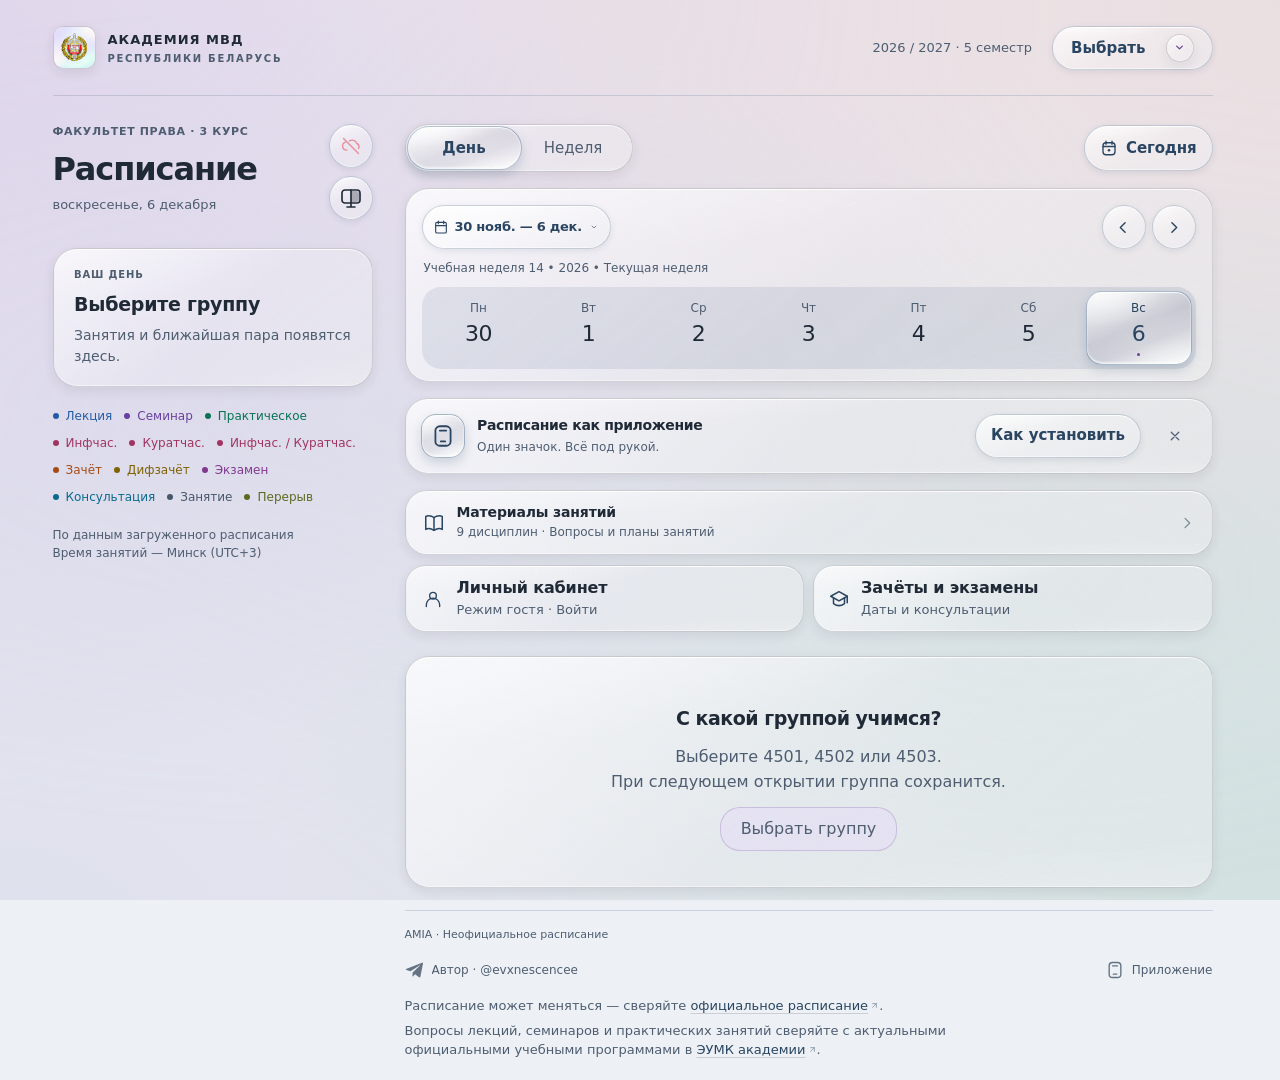
==== index.html @ eeafa471 "Add files via upload" ====
<!doctype html>
<html lang="ru"><head><meta charset="UTF-8"><meta name="viewport" content="width=device-width,initial-scale=1,viewport-fit=cover"><meta name="theme-color" content="#15151b"><meta name="apple-mobile-web-app-capable" content="yes"><meta name="apple-mobile-web-app-status-bar-style" content="black-translucent"><title>Расписание</title><script>
// Present the completed first layout, including the deferred install invitation.
// If initialization fails, leave the page usable rather than hidden indefinitely.
(function () {
  const root = document.documentElement;
  root.setAttribute('data-ui-booting', '');
  let timer;
  const finish = () => { clearTimeout(timer); root.removeAttribute('data-ui-booting'); };
  window.scheduleBoot = { finish };
  timer = setTimeout(finish, 2500);
})();
// Apply the saved theme before first paint. Storage may be unavailable in a WebView.
(function () {
  var preference = 'system';
  try { var saved = localStorage.getItem('sched_theme'); if (['dark','light','system'].indexOf(saved) !== -1) preference = saved; } catch (_) {}
  var media = window.matchMedia ? window.matchMedia('(prefers-color-scheme: dark)') : null;
  function apply() {
    var theme = preference === 'system' ? (media && media.matches ? 'dark' : 'light') : preference;
    document.documentElement.dataset.theme = theme;
    document.documentElement.dataset.appearance = preference;
    document.documentElement.style.colorScheme = theme;
    const icon=document.querySelector('link[rel="apple-touch-icon"]'),manifest=document.querySelector('link[rel="manifest"]');
    if(icon){icon.href=theme==='light'?'./icon-light.png?v=23':'./apple-touch-icon.png?v=7';icon.removeAttribute('sizes');}
    if(manifest)manifest.href=theme==='light'?'./manifest-light.webmanifest?v=30':'./manifest.webmanifest?v=30';
    document.querySelector('meta[name="theme-color"]').content = theme === 'dark' ? '#15151b' : '#f5f3f8';
    document.querySelector('meta[name="apple-mobile-web-app-status-bar-style"]').content = theme === 'dark' ? 'black-translucent' : 'default';
    document.dispatchEvent(new Event('schedule-theme-change'));
  }
  window.scheduleTheme = { apply: apply, get: function () { return preference; }, set: function (value) {
    if (['dark','light','system'].indexOf(value) === -1) return;
    preference = value;
    try { localStorage.setItem('sched_theme', value); } catch (_) {}
    apply();
  }};
  if (media) { if (media.addEventListener) media.addEventListener('change', apply); else if (media.addListener) media.addListener(apply); }
  window.addEventListener('storage', function (event) {
    if (event.key === 'sched_theme' || event.key === null) {
      preference = ['dark','light','system'].indexOf(event.newValue) !== -1 ? event.newValue : 'system';
      apply();
    }
  });
  apply();
})();
</script><style>:root{color-scheme:dark;--bg:#15151b;--text:#f6f4f8;--muted:#b7b3c2;--blue:#d1c3f2;--border:rgba(196,218,255,.15);font-family:-apple-system,BlinkMacSystemFont,"Segoe UI",sans-serif;font-size:16px}*{box-sizing:border-box}body{margin:0;background:var(--bg);color:var(--text);min-height:100vh}button,a{-webkit-tap-highlight-color:transparent}button{font:inherit;color:inherit;cursor:pointer;min-height:44px;border:0}button:focus-visible,a:focus-visible{outline:2px solid #94c4ff;outline-offset:4px}button:active{transform:scale(.95)}button{transition:background .2s,transform .25s,box-shadow .25s}button:disabled{opacity:.28;cursor:default}.ambient{position:fixed;inset:0;z-index:-1;background:radial-gradient(ellipse at 2% 38%,#76638635,transparent 48%),radial-gradient(ellipse at 90% 10%,#9f7b7040,transparent 43%),radial-gradient(ellipse at 65% 100%,#53796c30,transparent 40%),#15151b}.shell{max-width:1216px;margin:auto;padding:0 48px}header{height:116px;display:flex;align-items:center;gap:24px;border-bottom:1px solid #ffffff0e}.brand{display:flex;align-items:center;gap:12px;text-decoration:none;color:inherit;font-size:13px;font-weight:700;letter-spacing:1.6px}.brand-sub{display:block;font-size:9px;color:var(--muted);margin-top:6px;letter-spacing:1.7px}.brand-icon{display:grid;place-items:center;font-family:Georgia,serif;font-size:29px;width:43px;height:48px;border:1px solid #91b0d05c;border-radius:14px 14px 20px 20px;color:#cfdef7;background:linear-gradient(140deg,#cce2ff21,#7da6df04)}.header-note{margin-left:auto;color:var(--muted);font-size:13px}.glass{background:linear-gradient(130deg,#dae9ff16,#abcaff07 50%,#9ebfe912);border:1px solid var(--border);box-shadow:inset 0 1px 0 #ffffff0c,0 16px 50px #00000013;backdrop-filter:blur(28px) saturate(145%);-webkit-backdrop-filter:blur(28px) saturate(145%)}.group{padding:0 18px;border-radius:26px;font-size:14px;font-weight:600;display:flex;align-items:center;gap:20px}.group span{color:#bbd4f7}.workspace{display:grid;grid-template-columns:270px minmax(0,1fr);gap:70px;padding-top:46px}aside{position:sticky;top:40px;align-self:start}.eyebrow{font-size:11px;font-weight:600;letter-spacing:1.7px;color:var(--muted)}h1{font-size:49px;line-height:1.07;letter-spacing:-2px;font-weight:650;margin:22px 0}h1>span{color:#78adff}.intro p{font-size:14px;color:var(--muted);line-height:1.5}.summary{border-radius:24px;padding:23px;margin-top:42px}.summary h3{font-size:23px;font-weight:550;letter-spacing:-.6px;margin:16px 0 8px}.summary p{font-size:14px;color:var(--muted);line-height:1.6;margin:0}.summary .sum-time{color:#8cbaff;font-size:14px;margin-top:14px}.legend{display:flex;flex-wrap:wrap;gap:14px;margin-top:30px;font-size:12px;color:var(--muted)}.legend span{display:flex;align-items:center;gap:7px}.legend i{width:6px;height:6px;border-radius:50%;background:var(--color)}.lecture{--color:#85adff}.seminar{--color:#c2a0ff}.practice{--color:#6cdbc2}.source-note{font-size:12px;line-height:1.8;color:#b5adbf;margin-top:34px}.source-note span{color:#a09aa9}.toolbar{display:flex;align-items:center;justify-content:space-between;margin-bottom:22px}.segmented{position:relative;display:flex;border:1px solid var(--border);border-radius:28px;padding:4px;background:#00000025;width:228px}.segmented>span{position:absolute;inset:4px auto 4px 4px;width:calc(50% - 4px);background:linear-gradient(150deg,#cfddff2b,#9ab8ef17);box-shadow:inset 0 1px 0 #fff3,0 3px 12px #0002;border-radius:24px;transition:transform .4s cubic-bezier(.2,.8,.2,1)}.segmented button{width:50%;background:transparent;z-index:1;font-size:14px;color:var(--muted);min-height:38px}.segmented button[aria-pressed=true]{color:white;font-weight:600}.today-btn{background:transparent;color:#e0d4f5;padding:0 8px;font-size:17px;display:flex;gap:8px;align-items:center}.today-btn span{font-size:14px}.calendar{border-radius:28px;padding:25px 24px 19px}.week-nav{display:flex;align-items:center;justify-content:space-between;margin-bottom:23px}h2{font-size:21px;letter-spacing:-.5px;margin:0;font-weight:600}.week-nav p{font-size:12px;color:var(--muted);margin:7px 0 0}.arrows{display:flex;gap:8px}.arrows button{width:42px;border-radius:50%;font-size:27px;background:#ffffff09;border:1px solid #ffffff0a}.days{display:grid;grid-template-columns:repeat(7,minmax(0,1fr));gap:6px}.day{border-radius:18px;background:transparent;min-width:0;padding:10px 0 9px;display:flex;flex-direction:column;align-items:center;gap:9px}.day .dow{font-size:12px;color:var(--muted)}.day .date{font-size:22px;font-weight:500;letter-spacing:-.6px}.day .dot{height:3px;width:3px;background:#89a8d480;border-radius:50%}.day.today .dow{color:#d6c6f7}.day.today .dot{background:#d6c6f7}.day.selected{background:linear-gradient(155deg,#aacdff35,#79a8fb18);box-shadow:inset 0 1px 0 #fff4,0 4px 18px #030d2566;border:1px solid #b5d7ff44;padding:9px 0 8px}.day.selected .dow{color:#d3e5ff}.day.selected .dot{background:#b6d6ff}.section-head{display:flex;align-items:baseline;gap:12px;margin:30px 2px 17px}.section-head h2{font-size:19px}.section-head>span{font-size:12px;color:var(--muted)}.section-head .count{margin-left:auto}.lesson-list{display:flex;flex-direction:column;gap:12px}.lesson{position:relative;display:grid;grid-template-columns:65px 1fr;gap:18px;padding:23px 23px 20px;border-radius:23px;background:linear-gradient(120deg,#aecfff0e,#aecfff06);border:1px solid #ece5f51f;box-shadow:inset 0 1px 0 #ffffff05;animation:arrive .45s both;animation-delay:calc(var(--i)*40ms)}.lesson:after{content:'';position:absolute;left:0;top:24px;height:28px;width:2px;border-radius:3px;background:var(--color,#bdb4c9)}.time{font-variant-numeric:tabular-nums}.time strong{font-size:20px;letter-spacing:-.5px;display:block;font-weight:550}.time .end{font-size:14px;display:block;color:var(--muted);margin-top:5px}.time small{display:block;font-size:11px;color:#b2adbb;margin-top:17px}.lesson-top{display:flex;gap:8px;align-items:center;margin-bottom:10px;flex-wrap:wrap}.type{font-size:11px;color:var(--color);background:color-mix(in srgb,var(--color) 11%,transparent);padding:4px 9px;border-radius:7px;font-weight:600}.status{margin-left:auto;font-size:11px;color:#b9b4c0}.lesson h3{font-size:18px;line-height:1.35;font-weight:550;letter-spacing:-.3px;margin:0 0 11px}.teacher{font-size:14px;color:#d8d3de;line-height:1.5}.meta{display:flex;gap:10px 18px;flex-wrap:wrap;font-size:13px;color:var(--muted);margin-top:9px;line-height:1.5}.meta span{display:flex;gap:6px;align-items:center}.lesson.past{background:#d6d0dc04}.past h3{color:#b9b5c1}.past .time strong{color:#b9b5c1}.current{border-color:#7aabff77;background:linear-gradient(120deg,#46699e38,#57729e15);box-shadow:inset 0 1px 0 #c3dcff29,0 0 34px #518efa0b}.current .status{color:#99c3ff}.live{margin-top:14px;font-size:12px;color:#9fc8ff}.track{height:3px;background:#b9d7ff16;border-radius:3px;margin-top:9px;overflow:hidden}.track span{display:block;height:100%;background:#8ebaff}.empty{padding:36px 24px;border:1px dashed #99b7de27;border-radius:24px;text-align:center;color:var(--muted);line-height:1.6}.empty h3{color:#dbe8ff;font-size:19px;margin:10px 0}.empty button{background:#94bbff1c;border:1px solid #b7d4ff30;border-radius:20px;padding:0 20px;margin-top:12px}.original{margin-top:12px;font-size:12px;color:var(--muted)}.original summary{cursor:pointer;padding:6px 0}.original p{line-height:1.6}footer{display:flex;justify-content:space-between;color:#a9a3b2;font-size:11px;letter-spacing:1px;padding:32px 3px 40px}footer span{letter-spacing:0}.group-dialog{color:var(--text);border:1px solid #b6d4ff30;border-radius:30px;background:#26242ef5;box-shadow:inset 0 1px 0 #ffffff25,0 30px 100px #0008;backdrop-filter:blur(40px);padding:16px 26px 28px;width:min(420px,calc(100% - 24px))}.group-dialog.is-open{animation:arrive .35s both}.handle{width:35px;height:4px;background:#b5cae74d;border-radius:10px;margin:0 auto 20px}.dialog-head{display:flex;justify-content:space-between;align-items:center}.dialog-head button{width:44px;border-radius:50%;background:#ffffff0a;font-size:24px}.group-dialog p{font-size:14px;color:var(--muted);line-height:1.7}#groups{display:grid;gap:10px;margin-top:22px}#groups button{border-radius:16px;background:#ffffff09;border:1px solid #ffffff12;padding:16px;text-align:left}#groups button[aria-pressed=true]{border-color:#7daaff;background:#7daaff1c}#groups span{float:right;color:#9ec0ff}@keyframes arrive{from{opacity:0;transform:translateY(9px)}to{opacity:1;transform:translateY(0)}}@media(hover:hover){button:hover{background-color:#afcfff17}.lesson:hover{border-color:#a5c5f538}}@media(max-width:950px){.shell{padding:0 28px}.workspace{gap:32px;grid-template-columns:230px minmax(0,1fr)}h1{font-size:42px}.header-note{display:none}.group{margin-left:auto}.calendar{padding:20px 16px}.lesson{padding:20px 16px;gap:12px}}
@media(max-width:700px){.shell{padding:0 18px}header{height:88px;gap:10px;padding-top:env(safe-area-inset-top)}.brand{font-size:10px;letter-spacing:1px;gap:9px}.brand-sub{font-size:7px;letter-spacing:1px}.brand-icon{height:36px;width:32px;font-size:24px;border-radius:10px 10px 15px 15px}.group{font-size:13px;padding:0 13px;gap:8px}.workspace{display:block;padding-top:25px}aside{position:static}.eyebrow{font-size:10px;letter-spacing:1.2px}h1{font-size:34px;letter-spacing:-1.2px;margin:10px 0 7px}h1 br{display:none}.intro p{margin:0;font-size:13px}.summary{margin:21px 0;padding:16px 18px;border-radius:21px;position:relative}.summary>.eyebrow{font-size:9px}.summary h3{font-size:18px;margin:7px 0 4px}.summary p{font-size:13px}.summary .sum-time{margin-top:7px;font-size:12px}.legend,.source-note{display:none}.toolbar{margin:22px 0 16px}.segmented{width:205px}.calendar{border-radius:25px;padding:20px 14px 13px}.week-nav{margin-bottom:17px;padding:0 4px}.week-nav h2{font-size:19px}.days{gap:3px}.day{border-radius:16px;gap:8px}.day .date{font-size:20px}.lesson{grid-template-columns:56px 1fr;gap:12px;padding:18px 16px;border-radius:22px}.lesson h3{font-size:17px}.time strong{font-size:18px}.teacher{font-size:14px}.meta{font-size:13px;gap:6px 12px}.section-head{margin-top:25px}.section-head h2{font-size:18px}.section-head{gap:8px}.section-head>span{font-size:11px}.type,.status{font-size:10px}.empty{padding:27px 18px}.group-dialog{margin:auto auto 0;width:100%;max-width:520px;border-radius:28px 28px 0 0;padding-bottom:calc(26px + env(safe-area-inset-bottom))}footer{padding-bottom:calc(25px + env(safe-area-inset-bottom))}}
@media(prefers-reduced-motion:reduce){*,*:before,*:after{animation:none!important;transition:none!important;scroll-behavior:auto!important}}@supports not (backdrop-filter:blur(1px)){.glass{background:#27252e}.group-dialog{background:#26242e}}
/* Pearl glass: neutral surfaces with restrained coloured refraction. */
:root{--border:rgba(245,235,255,.16);--live:#a6efd0}
.ambient{background:radial-gradient(ellipse at 0% 25%,#75628438,transparent 50%),radial-gradient(ellipse at 95% 4%,#a8857240,transparent 45%),radial-gradient(ellipse at 74% 92%,#537c6e33,transparent 48%),#15151b}
.glass{background:linear-gradient(135deg,#fff6ed18,#e9daff09 48%,#d6fff00e);border-color:#fff1ff25;box-shadow:inset 0 1px 0 #fff9f329,inset 0 -1px 0 #d2c3ed0b,0 14px 40px #0002;backdrop-filter:blur(32px) saturate(125%);-webkit-backdrop-filter:blur(32px) saturate(125%)}
.brand-icon{color:#ebe4ed;border-color:#e4d7e54d;background:linear-gradient(145deg,#fff4e523,#e4d4ff08)}.brand-sub{font-size:10px}.brand{letter-spacing:1px}.header-note{font-size:13px}.group span{color:#e1d6ef}h1{font-size:45px;line-height:1.1;letter-spacing:-1.8px;overflow-wrap:normal}.workspace{grid-template-columns:260px minmax(0,1fr);gap:52px}.eyebrow{font-size:12px;letter-spacing:1px}.intro p{font-size:15px}.summary{padding:20px;margin-top:30px}.summary p{font-size:16px}.summary .sum-time{color:#dfcfef;font-size:14px}.source-note{font-size:13px}.legend{font-size:13px}
.segmented>span{background:linear-gradient(135deg,#fff8ef33,#e1d0fa1a);box-shadow:inset 0 1px 0 #fff7,0 3px 12px #0003}.segmented button{font-size:15px}.today-btn{color:#e0d4f5}.calendar{padding:20px 22px 14px}.week-nav{margin-bottom:15px}.week-nav p{font-size:13px}.day.selected{background:linear-gradient(140deg,#fff3e83d,#dbbeff22 60%,#c7f7e51a);border-color:#eee0ff5c;box-shadow:inset 0 1px 0 #fff7,0 5px 16px #0003}.day.selected .dow{color:#f4eefa}.day .dot{background:#c0b7cb80}.day.selected .dot{background:#ebdcff}.day.today .dot{background:#d8c6fa}.section-head>span{font-size:13px}
.lesson{display:block;padding:18px 20px 12px;border-radius:22px;background:linear-gradient(120deg,#fffaef0e,#e4d4ff08 65%,#defaea08);border:1px solid #e8deef24;box-shadow:inset 0 1px 0 #fff5f00c;backdrop-filter:blur(20px);-webkit-backdrop-filter:blur(20px)}.lesson:after{top:20px;height:23px;width:3px}.lesson-heading{display:flex;align-items:center;justify-content:space-between;gap:8px 16px;margin-bottom:10px;flex-wrap:wrap}.time{display:flex;align-items:baseline;gap:12px;flex-wrap:wrap}.time strong{font-size:18px;letter-spacing:-.35px;white-space:nowrap}.time-dash{color:var(--muted);padding:0 5px}.time small{margin:0;font-size:13px;color:var(--muted)}.type{font-size:13px;padding:4px 9px;line-height:1.4}.lesson h3{font-size:21px;font-weight:600;line-height:1.3;margin:0 0 7px;letter-spacing:-.35px;overflow-wrap:anywhere}.teacher{font-size:16px;line-height:1.45;color:#ded9e4}.meta{margin-top:7px;gap:5px 17px;font-size:15px;line-height:1.4}.meta:empty{display:none}.lesson-list{gap:10px}.card-bottom{display:flex;align-items:baseline;gap:6px 12px;flex-wrap:wrap;margin-top:6px}.status{font-size:14px;margin:0;white-space:nowrap}.original{margin:0 0 0 auto;font-size:13px;max-width:100%}.original summary{min-height:32px;padding:7px 0}.original[open]{flex-basis:100%;margin-left:0}.original p{margin:4px 0 8px;font-size:14px;overflow-wrap:anywhere}.original[open] summary{text-align:left}.past{border-color:#ddd4e413;background:#ffffff03;box-shadow:none;backdrop-filter:none;-webkit-backdrop-filter:none}.past:after{background:#ada7b740}.past h3,.past .time strong{color:#ada8b6}.past .teacher,.past .meta,.past .time small{color:#a9a4b0}.past .type{color:#b2acbd;background:#ddd3ee08}.past .status{color:#b9b4c0}.past .original{color:#aaa4b2}.current{border-color:#c2ffe58c;background:linear-gradient(125deg,#acf5d91b,#ecddff10 58%,#b2ffd60b);box-shadow:inset 0 1px 0 #e8fff85c,0 0 0 1px #a5efca12,0 9px 30px #81dcb50c}.current:after{background:var(--live);top:18px;bottom:18px;height:auto}.current h3{color:#f9fffc}.live{display:flex;flex-wrap:wrap;align-items:center;justify-content:space-between;gap:8px;margin-top:12px;font-size:14px;color:var(--live)}.current .status{display:flex;gap:7px;align-items:center;color:var(--live);font-weight:600}.current .status i{width:7px;height:7px;border-radius:50%;background:var(--live);box-shadow:0 0 0 4px #a6efd013;animation:live-breathe 2.5s ease-in-out infinite}.track{flex-basis:100%;margin:0;height:4px;background:#b5ead91c}.track span{background:linear-gradient(90deg,#b3d8cd,#acf4ce);border-radius:8px;transition:width .6s ease}.started{border-color:#f0cc9255}.started .status{white-space:normal;color:#e6c795}@keyframes live-breathe{50%{box-shadow:0 0 0 6px #a6efd008;opacity:.65}}
footer{display:block;letter-spacing:0;border-top:1px solid #e4d5ee15;margin-top:28px;padding:21px 2px 35px;font-size:13px;color:#b7afc2}.footer-top{display:flex;justify-content:space-between;align-items:center;flex-wrap:wrap;gap:8px 18px}.footer-top a{color:#e3d5f3;text-decoration:none;min-height:44px;display:inline-flex;align-items:center}.footer-top a:hover{text-decoration:underline}footer p{line-height:1.65;font-size:13px;max-width:620px;margin:8px 0 0;color:#a9a2b5}.empty button{background:#ead6ff16;border-color:#ead6ff30}.empty{border-color:#ebddfa25}.empty h3{color:#e8e0ef}#groups button[aria-pressed=true]{border-color:#d4bcea;background:#d4bcea1a}#groups span{color:#e2cbf8}button:focus-visible,a:focus-visible{outline-color:#dfc7fb}
@media(max-width:950px){.workspace{grid-template-columns:220px minmax(0,1fr);gap:28px}h1{font-size:39px}}
@media(max-width:700px){.workspace{display:block;padding-top:20px}.shell{padding:0 15px}h1{font-size:35px;letter-spacing:-1.2px;margin:9px 0 7px}.eyebrow{font-size:12px}.intro p{font-size:14px}.brand-sub{font-size:8px}.summary{margin:18px 0;padding:14px 16px}.summary>.eyebrow{font-size:12px}.summary h3{font-size:19px}.summary p{font-size:15px}.summary .sum-time{font-size:14px}.toolbar{margin:18px 0 14px}.calendar{padding:17px 12px 12px}.day .dow{font-size:13px}.day .date{font-size:22px}.day{gap:7px;padding-top:8px;padding-bottom:7px}.day.selected{padding-top:7px;padding-bottom:6px}.lesson{padding:15px 16px 10px}.lesson-heading{gap:7px 10px;margin-bottom:8px}.time{gap:8px}.time strong{font-size:17px}.time small{font-size:12px}.lesson h3{font-size:20px}.teacher{font-size:16px}.meta{font-size:15px;gap:5px 13px}.type{font-size:12px;padding:3px 8px}.status,.live{font-size:14px}.section-head>span{font-size:12px}.original{font-size:13px}.section-head{margin:23px 2px 13px}.card-bottom{margin-top:5px}.footer-top{display:block}.footer-top a{margin-top:3px}footer{margin-top:24px;padding-bottom:calc(24px + env(safe-area-inset-bottom))}}
@media(prefers-reduced-motion:reduce){.current .status i{animation:none}.track span{transition:none}}
@supports not (backdrop-filter:blur(1px)){.glass,.lesson{background:#28252e}.current{background:#24352f}.past{background:#1e1d24}}

/* A visible, softly refracted spectrum behind the glass. */
body{isolation:isolate}.ambient{z-index:0;pointer-events:none;background:radial-gradient(ellipse at 6% 16%,#71509b88,transparent 51%),radial-gradient(ellipse at 94% 2%,#c47d626e,transparent 49%),radial-gradient(ellipse at 87% 83%,#387e7566,transparent 50%),radial-gradient(ellipse at 15% 95%,#455c984a,transparent 48%),#15151b}.shell{position:relative;z-index:1}.glass{background:linear-gradient(130deg,#fff5ed20,#efdfff0c 55%,#dcfff311);box-shadow:inset 0 1px 0 #fffcf54a,inset 0 -1px 0 #eddaff12,0 12px 36px #0002}.lesson{background:linear-gradient(125deg,#fff6ee12,#ede0ff0b 65%,#defff10a)}.past{background:#211e281f}.current{background:linear-gradient(125deg,#b7f6d924,#e5d5ff15 60%,#bdffe510)}.card-bottom:empty{display:none}.card-bottom{margin-top:10px}.lesson{padding-bottom:17px}footer p{color:#c2b9cb;font-size:14px}.footer-top{font-size:14px}footer{border-top-color:#f1e4ff26}h1{color:#fbf5ff}
@media(max-width:700px){.lesson{padding-bottom:15px}.ambient{background:radial-gradient(ellipse at -15% 10%,#76549b99,transparent 52%),radial-gradient(ellipse at 110% 27%,#b3786766,transparent 48%),radial-gradient(ellipse at 55% 95%,#3e857266,transparent 53%),#15151b}}
@supports not (backdrop-filter:blur(1px)){.glass,.lesson{background:#2c2633}.current{background:#2b3d36}.past{background:#242129}}

/* Explicit visibility and a regular overlay avoid native-dialog dependencies. */
.group-overlay[hidden]{display:none!important;pointer-events:none!important}
.group-overlay{position:fixed;inset:0;z-index:100;display:flex;align-items:center;justify-content:center;background:#0008;padding:12px;overflow:auto;-webkit-overflow-scrolling:touch}
.group-dialog{position:relative;margin:auto;max-height:calc(100vh - 24px);overflow:auto;border:1px solid #b6d4ff30}
body.group-open{overflow:hidden}
button,a{touch-action:manipulation}
#segThumb,.handle{pointer-events:none}
@media(max-width:700px){.group-overlay{padding:0;align-items:flex-end}.group-dialog{margin:auto auto 0;max-height:calc(100vh - env(safe-area-inset-top) - 12px)}}

/* Three explicit appearance preferences; the system setting follows live changes. */
.theme-settings{display:flex;align-items:center;justify-content:flex-end;gap:12px;padding:16px 0 0}
.theme-label{font-size:13px;color:var(--muted)}
.theme-switch{display:flex;gap:3px;padding:4px;border:1px solid var(--border);border-radius:24px;background:#ffffff08}
.theme-switch button{min-height:44px;padding:0 14px;border-radius:20px;background:transparent;color:var(--muted);font-size:13px;white-space:nowrap}
.theme-switch button[aria-pressed=true]{background:#e1cafa26;color:var(--text);box-shadow:inset 0 1px 0 #ffffff30}
:root[data-theme=light]{color-scheme:light;--bg:#f5f3f8;--text:#282333;--muted:#62596f;--blue:#694496;--border:#70608030;--live:#176348}
[data-theme=light] .ambient{background:radial-gradient(ellipse at 6% 16%,#dac9ed88,transparent 51%),radial-gradient(ellipse at 94% 2%,#f0d7c96e,transparent 49%),radial-gradient(ellipse at 87% 83%,#c3e4da80,transparent 50%),radial-gradient(ellipse at 15% 95%,#d2dcf04a,transparent 48%),var(--bg)}
[data-theme=light] header,[data-theme=light] footer{border-color:var(--border)}
[data-theme=light] h1,[data-theme=light] .empty h3,[data-theme=light] .current h3{color:var(--text)}
[data-theme=light] .glass{background:linear-gradient(130deg,#ffffffc9,#ffffff70 55%,#f5fff9a6);border-color:var(--border);box-shadow:inset 0 1px 0 #fff,0 12px 36px #4934580c}
[data-theme=light] .brand-icon{color:#624474;border-color:#947ba650;background:linear-gradient(145deg,#fff9ef,#e8dff4)}
[data-theme=light] .group span,[data-theme=light] .summary .sum-time,[data-theme=light] .today-btn,[data-theme=light] .footer-top a,[data-theme=light] #groups span{color:#694496}
[data-theme=light] .source-note,[data-theme=light] .source-note span,[data-theme=light] footer,[data-theme=light] footer p{color:var(--muted)}
[data-theme=light] .segmented,[data-theme=light] .theme-switch{background:#76618a0b}
[data-theme=light] .segmented>span,[data-theme=light] .theme-switch button[aria-pressed=true]{background:#fff;box-shadow:0 2px 8px #49345814}
[data-theme=light] .segmented button[aria-pressed=true]{color:var(--text)}
[data-theme=light] .arrows button,[data-theme=light] .dialog-head button{background:#7461870c;border-color:var(--border)}
[data-theme=light] .day.selected{background:linear-gradient(140deg,#fff8ef,#e6d8f7 60%,#e3f4eb);border-color:#9473b366;box-shadow:inset 0 1px 0 #fff,0 4px 14px #49345812}
[data-theme=light] .day.selected .dow,[data-theme=light] .day.today .dow{color:#67458c}
[data-theme=light] .day .dot{background:#7d718e}
[data-theme=light] .day.selected .dot,[data-theme=light] .day.today .dot{background:#694496}
[data-theme=light] .lesson{background:linear-gradient(125deg,#ffffffba,#faf6ff99 65%,#f6fffaaa);border-color:var(--border);box-shadow:inset 0 1px 0 #fff}
[data-theme=light] .teacher{color:#4f475d}
[data-theme=light] .type{color:color-mix(in srgb,var(--color) 48%,#171020);background:color-mix(in srgb,var(--color) 20%,#fff)}
[data-theme=light] .lesson.past{background:#ffffff50;box-shadow:none}
[data-theme=light] .past h3,[data-theme=light] .past .time strong{color:#645b70}
[data-theme=light] .past .teacher,[data-theme=light] .past .meta,[data-theme=light] .past .time small,[data-theme=light] .status,[data-theme=light] .past .original{color:#71677c}
[data-theme=light] .past .type{color:#71677c;background:#7461870c}
[data-theme=light] .past:after{background:#97899f}
[data-theme=light] .lesson.current{border-color:#408b6c88;background:linear-gradient(125deg,#e1f3e9,#f3edf9 60%,#e9f6ee);box-shadow:inset 0 1px 0 #fff,0 9px 30px #236b490b}
[data-theme=light] .current .status{color:var(--live)}
[data-theme=light] .track{background:#17634820}
[data-theme=light] .track span{background:linear-gradient(90deg,#4c9076,#176348)}
[data-theme=light] .started{border-color:#98702566}
[data-theme=light] .started .status{color:#805b19}
[data-theme=light] .empty{border-color:#80679355}
[data-theme=light] .empty button{background:#e6d8f770;border-color:#9473b355}
[data-theme=light] .group-overlay{background:#28233355}
[data-theme=light] .group-dialog{background:#f7f4fcf7;border-color:var(--border);box-shadow:0 30px 100px #35254333}
[data-theme=light] .handle{background:#8d7e9b66}
[data-theme=light] #groups button{background:#ffffff80;border-color:var(--border)}
[data-theme=light] #groups button[aria-pressed=true]{border-color:#9473b3;background:#e8daf5}
[data-theme=light] button:focus-visible,[data-theme=light] a:focus-visible{outline-color:#694496}
@media(max-width:700px){.theme-settings{justify-content:space-between;padding-top:12px;gap:6px}.theme-switch button{padding:0 11px;font-size:12px}}
@supports not (backdrop-filter:blur(1px)){[data-theme=light] .glass,[data-theme=light] .lesson{background:#faf8fc}[data-theme=light] .lesson.current{background:#e5f2eb}[data-theme=light] .lesson.past{background:#f0edf4}}

.date-tools{display:flex;align-items:center;justify-content:space-between;flex-wrap:wrap;gap:10px 16px;margin:0 0 16px}
.date-picker{display:flex;align-items:center;gap:10px;font-size:13px;color:var(--muted)}
.date-picker input{font:inherit;color:var(--text);background:#ffffff0c;border:1px solid var(--border);border-radius:14px;min-height:44px;padding:8px 12px;max-width:100%;min-width:0}
.date-picker input:focus-visible{outline:2px solid var(--blue);outline-offset:3px}
.offline-status{font-size:12px;color:var(--muted);line-height:1.5;max-width:290px}
[data-theme=light] .date-picker input{background:#ffffff90}

/* Compact glass appearance controls. */
.theme-settings{justify-content:flex-end;gap:9px;padding-top:12px}
.theme-switch,.offline-status{background:linear-gradient(145deg,#ffffff21,#ffffff08 55%,#d6baff16);border:1px solid #ffffff26;box-shadow:inset 0 1px 0 #ffffff42,inset 0 -1px 0 #ffffff0a,0 5px 18px #00000014;backdrop-filter:blur(24px) saturate(160%);-webkit-backdrop-filter:blur(24px) saturate(160%)}
.theme-switch{gap:0;padding:3px;border-radius:28px}
.theme-switch button{display:grid;place-items:center;width:44px;height:44px;min-height:44px;padding:0;border-radius:50%;color:var(--muted);position:relative}
.theme-switch svg,.offline-status svg{width:20px;height:20px;display:block}
.theme-switch button[aria-pressed=true]{background:linear-gradient(145deg,#eee3ff40,#cfb9ec16);color:#f1e9ff;box-shadow:inset 0 1px 1px #ffffff6b,inset 0 -1px 1px #ffffff18,0 2px 7px #0002}
.offline-status{position:relative;display:grid;place-items:center;flex:none;width:44px;height:44px;min-height:44px;padding:0;border-radius:50%;color:var(--muted);cursor:pointer}
.offline-status[data-state=ready],.offline-status[data-state=offline]{color:#9bddc2}
.offline-status[data-state=error]{color:#ebbd92}
.offline-hint{position:absolute;top:calc(100% + 12px);right:0;z-index:20;width:max-content;max-width:min(260px,calc(100vw - 30px));padding:11px 14px;border-radius:14px;border:1px solid var(--border);background:#282330;color:var(--text);box-shadow:0 8px 28px #0003;font-size:12px;line-height:1.5;text-align:left;opacity:0;clip-path:inset(50%);pointer-events:none}
.offline-status:focus .offline-hint,.offline-status:hover .offline-hint{opacity:1;clip-path:none}
[data-theme=light] .theme-switch,[data-theme=light] .offline-status{background:linear-gradient(145deg,#ffffffe6,#ffffff65 55%,#ede0ff60);border-color:#ffffffcc;box-shadow:inset 0 1px 1px #fff,0 4px 18px #503d6712}
[data-theme=light] .theme-switch button[aria-pressed=true]{background:linear-gradient(145deg,#ffffffec,#d9c5f278);color:#654486;box-shadow:inset 0 1px 0 #fff,0 2px 8px #57377420}
[data-theme=light] .offline-status[data-state=ready],[data-theme=light] .offline-status[data-state=offline]{color:#276b53}
[data-theme=light] .offline-status[data-state=error]{color:#965324}
[data-theme=light] .offline-hint{background:#faf7ff}
@supports not (backdrop-filter:blur(1px)){.theme-switch,.offline-status{background:#302a3b}[data-theme=light] .theme-switch,[data-theme=light] .offline-status{background:#eee7f5}}

/* Vertical appearance controls beneath the offline indicator. */
.theme-settings{flex-direction:column;align-items:flex-end;gap:8px}
.theme-settings .offline-status{order:-1;margin-right:4px}
.theme-switch{flex-direction:column;border-radius:28px}
.offline-hint{top:0;right:calc(100% + 12px);max-width:min(260px,calc(100vw - 86px))}

/* Controls share the title area, without a separate row. */
.intro{position:relative;padding-right:62px;min-height:100px}
.intro h1{font-size:35px;letter-spacing:-1.2px}
.intro .eyebrow{line-height:1.5;display:block}
.theme-settings{position:absolute;right:0;top:0;width:44px;padding:0;gap:8px;z-index:5}
.theme-settings .offline-status{margin:0;order:-1}
.theme-toggle{display:grid;place-items:center;width:44px;height:44px;min-height:44px;padding:0;border-radius:50%;color:var(--text);background:linear-gradient(145deg,#ffffff21,#ffffff08 55%,#d6baff16);border:1px solid #ffffff26;box-shadow:inset 0 1px 0 #ffffff42,0 5px 18px #00000014;backdrop-filter:blur(24px) saturate(160%);-webkit-backdrop-filter:blur(24px) saturate(160%)}
.theme-toggle svg{width:20px;height:20px}
.theme-switch[hidden]{display:none!important}
.theme-switch{position:absolute;right:-4px;top:104px;z-index:10;background:linear-gradient(145deg,#453950f5,#282332f5);box-shadow:inset 0 1px 0 #ffffff42,0 12px 32px #0004}
[data-theme=light] .theme-toggle{background:linear-gradient(145deg,#ffffffe6,#ffffff65 55%,#ede0ff60);border-color:#ffffffcc;box-shadow:inset 0 1px 1px #fff,0 4px 18px #503d6712}
[data-theme=light] .theme-switch{background:linear-gradient(145deg,#fffefa,#eee5f9f5)}
@media(min-width:701px) and (max-width:950px){.intro h1{font-size:28px}}
@media(max-width:360px){.intro h1{font-size:30px}}

/* Shared liquid-glass navigation, warm lavender and pearl highlights. */
:root{--control-ink:#eee5ef;--control-edge:#eddfed36;--control-glass:linear-gradient(145deg,#fff3e72e,#e5cfdf10 52%,#e3d4e51b);--control-shadow:inset 0 1px 1px #fff8ee6b,inset 0 -1px 1px #ead7ed14,0 5px 14px #100e1726;--control-focus:#d9bedc}
:root[data-theme=light]{--control-ink:#65536c;--control-edge:#ffffffc9;--control-glass:linear-gradient(145deg,#ffffffeb,#f4e9f091 55%,#e8dceca3);--control-shadow:inset 0 1px 1px #fff,inset 0 -1px 1px #c9b5cf38,0 4px 12px #58405d14;--control-focus:#86608e}
.arrows button,.today-btn,.group.glass,.dialog-head button,[data-theme=light] .arrows button,[data-theme=light] .today-btn,[data-theme=light] .group.glass,[data-theme=light] .dialog-head button{background:var(--control-glass);color:var(--control-ink);border:1px solid var(--control-edge);box-shadow:var(--control-shadow);backdrop-filter:blur(22px) saturate(135%);-webkit-backdrop-filter:blur(22px) saturate(135%);transition:transform .18s ease,box-shadow .18s ease,background-color .18s ease}
.ui-chevron,.ui-refresh,.ui-external{display:block;width:20px;height:20px;flex:none}
.arrows{gap:7px;flex:none}
.arrows button{display:grid;place-items:center;width:44px;height:44px;min-height:44px;padding:0;border-radius:50%}
.arrows button .ui-chevron{width:19px;height:19px}
.group .ui-chevron{width:16px;height:16px;opacity:.8}
.toolbar{gap:10px}
.toolbar .segmented{flex:1;min-width:0;width:auto;max-width:228px}
.today-btn{display:inline-flex;align-items:center;justify-content:center;gap:7px;min-height:44px;padding:0 14px;border-radius:24px;flex:none;white-space:nowrap}
.today-btn span{font-size:13px;font-weight:550;letter-spacing:-.15px}
.today-btn .ui-refresh{width:18px;height:18px}
.today-btn:active .ui-refresh{transform:rotate(-35deg)}
.today-btn .ui-refresh{transition:transform .22s ease}
.week-nav{gap:12px}.week-nav>div:first-child{min-width:0}.week-nav h2{line-height:1.3}
#groups .group-action{display:grid;place-items:center;width:28px;height:28px;border-radius:50%;margin-top:-3px;color:var(--control-ink);background:var(--control-glass);border:1px solid var(--control-edge);box-shadow:inset 0 1px 0 #ffffff30}
#groups .group-action svg{width:15px;height:15px}
#groups button[aria-pressed=true]{border-color:#c9a7ce90;background:#d5b6d91c}
.footer-top a{gap:5px}.ui-external{width:15px;height:15px;opacity:.7}
/* The popover and active item deliberately use the page's warm palette. */
.theme-settings .theme-switch{background:linear-gradient(145deg,#4a4048ed,#302930f0 60%,#40343fee);border:1px solid #eeddec45;box-shadow:inset 0 1px 1px #fff3e752,inset 0 -1px 0 #e4cce51c,0 10px 28px #100b1640;backdrop-filter:blur(28px) saturate(115%);-webkit-backdrop-filter:blur(28px) saturate(115%)}
.theme-settings .theme-switch button{color:#cbbfce}
.theme-settings .theme-switch button[aria-pressed=true]{background:linear-gradient(145deg,#f4e7ee4d,#c9aace29);color:#fff3f9;box-shadow:inset 0 1px 1px #fff4ee80,inset 0 -1px 1px #e1cce72a,0 3px 9px #100c1b26}
[data-theme=light] .theme-settings .theme-switch{background:linear-gradient(145deg,#fffaf5f5,#f0e6eef5 65%,#eaddedea);border-color:#ffffffdb;box-shadow:inset 0 1px 1px #fff,0 8px 24px #55365e20}
[data-theme=light] .theme-settings .theme-switch button{color:#7b6a80}
[data-theme=light] .theme-settings .theme-switch button[aria-pressed=true]{background:linear-gradient(145deg,#fffaf9,#dfcbe397);color:#66486d;box-shadow:inset 0 1px 1px #fff,0 2px 7px #6b497321}
button:focus-visible,a:focus-visible,[data-theme=light] button:focus-visible,[data-theme=light] a:focus-visible{outline:2px solid var(--control-focus);outline-offset:3px}
@media(max-width:360px){.today-btn{padding:0 10px;gap:5px}.week-nav{gap:7px}.week-nav h2{font-size:17px}.arrows{gap:5px}}
@supports not (backdrop-filter:blur(1px)){.arrows button,.today-btn,.group.glass{background:#3b323e}[data-theme=light] .arrows button,[data-theme=light] .today-btn,[data-theme=light] .group.glass{background:#f1e8f2}}

/* In-page calendar keeps the date chooser in the same glass palette. */
.date-picker{position:relative;display:block}
.date-picker input[hidden],.date-popover[hidden]{display:none!important}
.date-open{display:flex;align-items:center;gap:10px;min-height:44px;padding:0 13px;border-radius:22px;background:var(--control-glass);color:var(--control-ink);border:1px solid var(--control-edge);box-shadow:var(--control-shadow);backdrop-filter:blur(22px);-webkit-backdrop-filter:blur(22px);font-size:13px;font-weight:500}
.date-open svg{width:18px;height:18px;flex:none}.date-open svg:last-of-type{width:14px;height:14px;opacity:.7;transition:transform .2s}.date-open[aria-expanded=true] svg:last-child{transform:rotate(180deg)}
.date-tools{position:relative;z-index:6}
.date-popover{position:absolute;top:calc(100% + 10px);left:0;width:316px;max-width:calc(100vw - 30px);padding:12px;border-radius:25px;z-index:20;background:linear-gradient(145deg,#453b45f5,#28222df7 65%,#39313cf2);border:1px solid #ecd8ec3d;box-shadow:inset 0 1px 1px #fff2e845,0 16px 40px #100b174d;backdrop-filter:blur(30px) saturate(115%);-webkit-backdrop-filter:blur(30px) saturate(115%);color:var(--text)}
.date-month-nav{display:flex;align-items:center;justify-content:space-between;gap:8px;margin-bottom:12px}.date-month-nav h3{font-size:15px;font-weight:550;text-align:center;margin:0;line-height:1.4;text-transform:capitalize}
.date-month-nav button{display:grid;place-items:center;flex:none;width:44px;height:44px;padding:0;border-radius:50%;background:var(--control-glass);color:var(--control-ink);border:1px solid var(--control-edge);box-shadow:var(--control-shadow)}
.date-month-nav svg{width:17px;height:17px}
.date-weekdays,.date-grid{display:grid;grid-template-columns:repeat(7,minmax(0,1fr));gap:3px}
.date-weekdays{margin-bottom:7px;text-align:center;font-size:11px;color:var(--muted)}
.date-grid button{height:39px;min-height:39px;min-width:0;padding:0;border-radius:13px;background:transparent;color:var(--text);font-size:13px;font-variant-numeric:tabular-nums;border:1px solid transparent;position:relative}
.date-grid button[data-today=true]:after{content:'';position:absolute;bottom:3px;left:calc(50% - 2px);width:4px;height:4px;border-radius:50%;background:#d5b7d9}
.date-grid button[aria-pressed=true]{background:linear-gradient(145deg,#f4e7ee45,#c9aace2b);border-color:#ead6ed57;box-shadow:inset 0 1px 1px #fff4ee70,0 2px 6px #100b1825;color:#fff3f9;font-weight:650}
.date-popover-footer{display:flex;justify-content:space-between;gap:10px;border-top:1px solid var(--border);margin-top:10px;padding-top:8px}
.date-popover-footer button{font-size:12px;padding:0 12px;border-radius:18px;background:transparent;color:var(--control-ink)}
[data-theme=light] .date-popover{background:linear-gradient(145deg,#fffaf7fa,#f1e7f1f7);border-color:#ffffffdb;box-shadow:inset 0 1px 1px #fff,0 12px 32px #55365e24}
[data-theme=light] .date-grid button[aria-pressed=true]{background:linear-gradient(145deg,#fffaf9,#dfcbe397);border-color:#b99fc24d;color:#66486d;box-shadow:inset 0 1px 1px #fff,0 2px 6px #6b497318}
[data-theme=light] .date-grid button[data-today=true]:after{background:#86608e}

/* Compact hierarchy: identity, daily overview, then one navigation row. */
header{height:94px;gap:18px}
.workspace{padding-top:28px;gap:36px}
.intro h1{margin:12px 0 8px}
.summary{margin-top:22px}
.toolbar{margin:0 0 12px}
.calendar{position:relative;z-index:2;padding:16px 18px 12px}
.week-nav{position:relative;z-index:3;gap:10px;align-items:flex-start;margin-bottom:14px}
.week-nav>div:first-child{flex:1;min-width:0}
.week-nav .arrows{padding-top:0}
.week-nav .date-picker{max-width:100%}
.week-nav .date-open{width:fit-content;max-width:100%;min-height:44px;padding:0 10px;gap:6px;border-radius:18px}
.week-nav .date-open svg{width:16px;height:16px}
.week-nav .date-open svg:last-of-type{width:12px;height:12px}
.week-nav #weekLabel{font-size:14px;font-weight:600;line-height:1.35;letter-spacing:-.25px;text-align:left}
.week-nav p{font-size:11px;margin:8px 2px 0;line-height:1.4}
.date-open #dateDisplay[hidden]{display:none}
.section-head{margin:22px 2px 12px}
.lesson-list{gap:10px}
@media(max-width:950px) and (min-width:701px){.workspace{grid-template-columns:220px minmax(0,1fr);gap:24px}.calendar{padding:14px 12px 12px}.week-nav{gap:7px}.arrows{gap:5px}.week-nav .date-open{padding:0 8px}.week-nav #weekLabel{font-size:13px}}
@media(max-width:700px){
 .shell{padding:0 15px}header{height:calc(74px + env(safe-area-inset-top));gap:10px}.brand{gap:8px}.group{min-height:44px;padding:0 12px;gap:8px}
 .workspace{padding-top:16px}.intro{min-height:96px;padding-right:60px}.intro h1{font-size:33px;margin:8px 0 7px}.intro .eyebrow{font-size:11px;letter-spacing:.8px}.intro p{font-size:13px;line-height:1.5}
 .summary{margin:14px 0 18px;padding:13px 16px;border-radius:21px}.summary h3{font-size:18px;margin:6px 0 4px}.summary p{font-size:14px}.summary .sum-time{font-size:13px;margin-top:6px}
 .toolbar{margin:0 0 12px;gap:10px}.toolbar .segmented{max-width:220px}.segmented button{font-size:13px}
 .calendar{padding:14px 12px 11px}.week-nav{gap:8px;margin-bottom:12px}.week-nav .date-open{padding:0 8px}.week-nav #weekLabel{font-size:13px}.week-nav .arrows{gap:5px}
 .date-popover{max-width:calc(100vw - 54px);width:316px}
 .section-head{margin:21px 2px 12px}.lesson{padding:16px 15px 12px}.lesson h3{font-size:16px}.lesson-list{gap:10px}footer{margin-top:22px;padding-top:17px}
}
@media(max-width:360px){header{gap:6px}.brand{font-size:9px}.brand-sub{font-size:7px}.group{font-size:12px;padding:0 10px}.intro h1{font-size:29px}.week-nav .date-open>svg:first-child{display:none}.week-nav #weekLabel{font-size:12px}.week-nav .date-open{gap:4px}.date-popover{padding:10px}.date-grid{gap:2px}.date-grid button{height:37px;min-height:37px}}

/* Final typography, translucent sheet and restrained movement. */
:root{font-family:-apple-system,BlinkMacSystemFont,"SF Pro Text","Segoe UI",sans-serif;font-optical-sizing:auto}
body{-webkit-font-smoothing:antialiased}
.date-month-nav h3{text-transform:none;letter-spacing:-.2px}
.group-overlay{background:#120e1b45;backdrop-filter:blur(4px);-webkit-backdrop-filter:blur(4px)}
.group-overlay .group-dialog{background:linear-gradient(135deg,#75607155,#3e33416b 58%,#53605942);border:1px solid #f3e7f045;box-shadow:inset 0 1px 1px #fff2ea65,inset 0 -1px 1px #ead9ec16,0 24px 80px #0d081b50;backdrop-filter:blur(36px) saturate(145%);-webkit-backdrop-filter:blur(36px) saturate(145%);padding:16px 24px 24px;border-radius:30px;color:var(--text)}
.group-dialog .handle{background:#e6d7e766;width:34px;height:4px;margin-bottom:16px}
.group-dialog .dialog-head h2{font-size:23px;font-weight:600;letter-spacing:-.65px}
.dialog-head button{display:grid;place-items:center;padding:0;height:44px}
.dialog-head button svg{width:20px;height:20px}
.group-dialog p{font-size:14px;line-height:1.55;margin:14px 0 0;color:#e3d9e6}
.group-dialog #groups{gap:9px;margin-top:20px}
.group-dialog #groups button{display:flex;align-items:center;justify-content:space-between;gap:12px;min-height:56px;padding:12px 15px;border-radius:19px;font-size:16px;font-weight:500;letter-spacing:-.25px;background:linear-gradient(135deg,#ffffff14,#ead9e909);border:1px solid #f1dff022;box-shadow:inset 0 1px 0 #fff1e71a}
.group-dialog #groups button[aria-pressed=true]{background:linear-gradient(135deg,#efdaed30,#dab9df1c);border-color:#e5cbe969;box-shadow:inset 0 1px 1px #fff3ee4a,0 3px 10px #130d2112}
.group-dialog #groups .group-action{float:none;margin:0;flex:none}
[data-theme=light] .group-overlay{background:#4d354328}
[data-theme=light] .group-overlay .group-dialog{background:linear-gradient(135deg,#fffaf3b8,#f0e4f0ad 58%,#e5f0e9a3);border-color:#ffffffcc;box-shadow:inset 0 1px 1px #fff,0 22px 70px #56395930}
[data-theme=light] .group-dialog p{color:#706276}
[data-theme=light] .group-dialog .handle{background:#8b728e55}
[data-theme=light] .group-dialog #groups button{background:linear-gradient(135deg,#ffffff70,#fff6fd28);border-color:#bfa8c330;color:var(--text)}
[data-theme=light] .group-dialog #groups button[aria-pressed=true]{background:linear-gradient(135deg,#fff9f7c9,#d9c2e05e);border-color:#ad8ab76b;box-shadow:inset 0 1px 1px #fff,0 3px 10px #71507712}
.group-dialog.is-open{animation:glass-sheet-in .3s cubic-bezier(.2,.8,.2,1) both}
.date-popover:not([hidden]),.theme-switch:not([hidden]){animation:glass-menu-in .2s cubic-bezier(.2,.8,.2,1) both;transform-origin:top right}
.date-popover:not([hidden]){transform-origin:top left}
@keyframes glass-sheet-in{from{opacity:0;transform:translateY(18px) scale(.985)}to{opacity:1;transform:translateY(0) scale(1)}}
@keyframes glass-menu-in{from{opacity:0;transform:translateY(-5px) scale(.97)}to{opacity:1;transform:translateY(0) scale(1)}}
@media(max-width:700px){.group-overlay .group-dialog{width:100%;max-width:520px;border-radius:30px 30px 0 0;padding:15px 22px calc(22px + env(safe-area-inset-bottom))}.group-dialog .dialog-head h2{font-size:22px}}
@supports not (backdrop-filter:blur(1px)){.group-overlay .group-dialog{background:#39303ef5}[data-theme=light] .group-overlay .group-dialog{background:#f3ecf5f5}}

.group .group-chevron{display:grid;place-items:center;flex:none;width:28px;height:28px;border-radius:50%;background:var(--control-glass);border:1px solid var(--control-edge);box-shadow:inset 0 1px 1px #fff4ec45,0 2px 5px #100b1710;color:var(--control-ink)}
.group .group-chevron svg{width:17px;height:17px;opacity:1}
@media(max-width:360px){.group{gap:6px}.group .group-chevron{width:25px;height:25px}}

.lesson h3{font-size:19px;line-height:1.4;letter-spacing:-.2px}
@media(max-width:700px){.lesson h3{font-size:17px;line-height:1.42}}

/* Match the timetable glass exactly; no independent popover hue. */
.theme-settings .theme-switch{background:linear-gradient(130deg,#fff5ed20,#efdfff0c 55%,#dcfff311);border-color:#fff1ff25;box-shadow:inset 0 1px 0 #fffcf54a,inset 0 -1px 0 #eddaff12,0 12px 36px #0002;backdrop-filter:blur(32px) saturate(125%);-webkit-backdrop-filter:blur(32px) saturate(125%)}
.theme-settings .theme-switch button{color:var(--muted)}
.theme-settings .theme-switch button[aria-pressed=true]{color:var(--text);background:linear-gradient(140deg,#fff3e83d,#dbbeff22 60%,#c7f7e51a);box-shadow:inset 0 1px 0 #fff7,0 3px 10px #0002}
[data-theme=light] .theme-settings .theme-switch{background:linear-gradient(130deg,#ffffffc9,#ffffff70 55%,#f5fff9a6);border-color:var(--border);box-shadow:inset 0 1px 0 #fff,0 12px 36px #4934580c}
[data-theme=light] .theme-settings .theme-switch button{color:var(--muted)}
[data-theme=light] .theme-settings .theme-switch button[aria-pressed=true]{color:var(--text);background:linear-gradient(140deg,#ffffffc9,#e4d8ef80 60%,#e5f2eb70);box-shadow:inset 0 1px 0 #fff,0 3px 10px #49345814}
@supports not (backdrop-filter:blur(1px)){.theme-settings .theme-switch{background:#302b34}[data-theme=light] .theme-settings .theme-switch{background:#f5f1f7}}

/* Open theme choices leftwards along the title, not over the summary. */
.theme-settings .theme-switch{flex-direction:row;top:52px;right:calc(100% + 9px);width:max-content;padding:3px;gap:0;border-radius:27px;transform-origin:right center}
.theme-settings .theme-switch:not([hidden]){animation:theme-slide-left .2s cubic-bezier(.2,.8,.2,1) both}
@keyframes theme-slide-left{from{opacity:0;transform:translateX(7px) scale(.97)}to{opacity:1;transform:translateX(0) scale(1)}}

/* The trigger already displays the chosen theme; show only alternatives. */
.theme-settings .theme-switch button[hidden]{display:none!important}
/* One material system shared by surfaces, controls and popovers. */
:root{
 --liquid-fill:linear-gradient(135deg,rgba(255,246,238,.105),rgba(235,221,242,.045) 54%,rgba(220,248,236,.065));
 --liquid-edge:rgba(243,230,246,.19);
 --liquid-shadow:inset 0 1px 1px rgba(255,250,243,.30),inset 0 -1px 1px rgba(235,216,243,.065),0 7px 22px rgba(12,9,20,.12);
 --liquid-filter:blur(30px) saturate(125%);
 --liquid-selected:linear-gradient(135deg,rgba(255,246,239,.23),rgba(222,196,235,.14) 60%,rgba(213,243,229,.10));
 --liquid-selected-edge:rgba(242,223,248,.34);
 --liquid-selected-shadow:inset 0 1px 1px rgba(255,250,244,.48),inset 0 -1px 1px rgba(232,212,242,.10),0 4px 14px rgba(12,9,20,.10);
 --liquid-solid:#343039;
 --control-glass:var(--liquid-fill);--control-edge:var(--liquid-edge);--control-shadow:var(--liquid-shadow);
}
:root[data-theme=light]{
 --liquid-fill:linear-gradient(135deg,rgba(255,255,255,.61),rgba(255,252,255,.36) 54%,rgba(245,255,248,.44));
 --liquid-edge:rgba(255,255,255,.74);
 --liquid-shadow:inset 0 1px 1px rgba(255,255,255,.92),inset 0 -1px 1px rgba(133,108,151,.055),0 7px 22px rgba(71,48,86,.06);
 --liquid-selected:linear-gradient(135deg,rgba(255,255,255,.84),rgba(231,217,240,.48) 60%,rgba(226,244,233,.43));
 --liquid-selected-edge:rgba(170,143,184,.24);
 --liquid-selected-shadow:inset 0 1px 1px #fff,inset 0 -1px 1px rgba(147,112,163,.07),0 4px 14px rgba(71,48,86,.07);
 --liquid-solid:#f4eff6;
}
:root :is(.glass,.lesson,.empty,.brand-icon,.segmented,.arrows button,.today-btn,.date-open,.date-month-nav button,.date-popover,.theme-toggle,.offline-status,.offline-hint,.theme-settings .theme-switch,.group-overlay .group-dialog,.dialog-head button,#groups button,.group-chevron,.group-action){
 background:var(--liquid-fill);border:1px solid var(--liquid-edge);box-shadow:var(--liquid-shadow);backdrop-filter:var(--liquid-filter);-webkit-backdrop-filter:var(--liquid-filter);
}
:root :is(.day.selected,.segmented>span,.theme-settings .theme-switch button[aria-pressed=true],.date-grid button[aria-pressed=true],#groups button[aria-pressed=true]){
 background:var(--liquid-selected);border:1px solid var(--liquid-selected-edge);box-shadow:var(--liquid-selected-shadow);color:var(--text);
}
:root .theme-settings .theme-switch button:not([aria-pressed=true]){background:transparent;border:1px solid transparent;box-shadow:none;color:var(--muted)}
:root .theme-settings .theme-switch button[hidden]{display:none!important}
:root .offline-hint{color:var(--text);border-radius:16px;font-weight:450;line-height:1.55}
:root .group-dialog p{color:var(--muted)}
:root .lesson.current{border-color:var(--liquid-selected-edge);box-shadow:var(--liquid-selected-shadow)}
:root .lesson.past{background:var(--liquid-fill)}
:root .group-overlay{background:rgba(17,12,24,.23);backdrop-filter:blur(4px);-webkit-backdrop-filter:blur(4px)}
:root[data-theme=light] .group-overlay{background:rgba(67,45,75,.12)}
@supports not (backdrop-filter:blur(1px)){
 :root :is(.glass,.lesson,.empty,.brand-icon,.segmented,.arrows button,.today-btn,.date-open,.date-month-nav button,.date-popover,.theme-toggle,.offline-status,.offline-hint,.theme-settings .theme-switch,.group-overlay .group-dialog,.dialog-head button,#groups button,.group-chevron,.group-action){background:var(--liquid-solid)}
}

/* Clear text metadata instead of the old location glyph. */
.lesson .meta{gap:8px 0;margin-top:12px;padding-top:10px;border-top:1px solid var(--liquid-edge);font-size:13px;line-height:1.5}
.lesson .meta:empty{display:none}
.lesson .meta>span{display:block;padding-right:14px}
.lesson .meta>span+span{padding-left:14px;border-left:1px solid var(--liquid-edge)}
@media(max-width:360px){.lesson .meta{flex-direction:column;gap:4px}.lesson .meta>span+span{padding-left:0;border-left:0}}

/* Elevated surfaces share a legible frosted material, distinct from base cards. */
:root{--overlay-fill:linear-gradient(140deg,rgba(61,54,65,.96),rgba(37,34,43,.94));--overlay-solid:#302b35;--overlay-edge:rgba(246,233,255,.25);--offday:#f0a5af}
:root[data-theme=light]{--overlay-fill:linear-gradient(140deg,rgba(255,253,255,.97),rgba(239,233,243,.94));--overlay-solid:#f4eff6;--overlay-edge:rgba(129,104,145,.22);--offday:#ae3652}
:root :is(#datePopover,#themeOptions,#groupDialog,#offlineHint)[id]{background:var(--overlay-fill);border:1px solid var(--overlay-edge);box-shadow:inset 0 1px 1px #ffffff38,0 16px 44px #100c202b;backdrop-filter:blur(32px) saturate(125%);-webkit-backdrop-filter:blur(32px) saturate(125%);color:var(--text)}
:root #themeOptions button{touch-action:manipulation;color:var(--text)}
:root .theme-settings{isolation:isolate}
:root .date-grid button[data-offday=true],:root .day[data-offday=true] :is(.dow,.date),:root .date-weekdays span:last-child{color:var(--offday)}
:root .date-grid button[data-offday=true][aria-pressed=true]{color:var(--offday);background:color-mix(in srgb,var(--offday) 14%,transparent)}
.week-context{display:flex;align-items:center;flex-wrap:wrap;gap:5px 8px;margin-top:8px}
.week-context #weekSub{margin:0}
.current-week-badge{display:inline-flex;align-items:center;min-height:22px;padding:3px 8px;border:1px solid var(--liquid-edge);border-radius:20px;background:var(--liquid-selected);box-shadow:inset 0 1px 0 #ffffff24;font-size:10px;font-weight:600;line-height:1.4;white-space:nowrap;color:var(--text)}
.current-week-badge[hidden]{display:none}
.date-calendar-note{margin:8px 0 0;font-size:11px;line-height:1.45;color:var(--muted);text-align:center}
.date-calendar-note span{color:var(--offday)}
@supports not (backdrop-filter:blur(1px)){:root :is(#datePopover,#themeOptions,#groupDialog,#offlineHint)[id]{background:var(--overlay-solid)}}
@media(prefers-reduced-transparency:reduce){:root :is(#datePopover,#themeOptions,#groupDialog,#offlineHint)[id]{background:var(--overlay-solid);backdrop-filter:none;-webkit-backdrop-filter:none}}

/* Portal avoids nested backdrop-filter roots and clips on small screens. */
:root #datePopover.date-popover{position:fixed;inset:auto;z-index:50;width:min(340px,calc(100vw - 24px));max-height:calc(100dvh - 24px);overflow:auto;overscroll-behavior:contain}

.summary-layout{display:grid;grid-template-columns:minmax(0,1fr) 88px;align-items:center;gap:12px}
.summary-copy{min-width:0}.summary-copy h3{line-height:1.22}.summary-copy p{overflow-wrap:anywhere;margin-bottom:7px}
.summary-kind{--color:var(--summary-accent);display:inline-flex}
.summary-clock{width:88px;text-align:center;color:var(--text);align-self:center}
.summary-clock svg{display:block;width:88px;height:88px;overflow:visible;filter:drop-shadow(0 2px 3px #0002)}
.clock-ticks{stroke:var(--muted);stroke-width:1.6;stroke-linecap:round;opacity:.7}
.clock-hands{stroke:var(--summary-accent);stroke-width:2.8;stroke-linecap:round}
.summary-clock>span{display:block;font-size:11px;font-weight:550;color:var(--summary-accent);margin-top:1px;font-variant-numeric:tabular-nums}
.summary .sum-time{margin-top:11px;font-variant-numeric:tabular-nums}
.summary .summary-track{display:block;height:4px;margin-top:12px;border-radius:10px;background:var(--liquid-edge);overflow:hidden}
.summary .summary-track span{display:block;height:100%;border-radius:inherit;background:var(--summary-accent);transition:width .4s ease}
@media(min-width:701px) and (max-width:1100px){.summary-layout{grid-template-columns:minmax(0,1fr) 68px;gap:6px}.summary-clock,.summary-clock svg{width:68px}.summary-clock svg{height:68px}}
@media(prefers-reduced-motion:reduce){.summary .summary-track span{transition:none}}

/* Shared typography for captions, badges and supporting text. */
:root{--font-caption:12px;--font-detail:13px}
:root :is(.current-week-badge,.summary-kind,.type){font-size:var(--font-caption);font-weight:500;line-height:1.4;letter-spacing:0;padding:3px 8px;min-height:24px;align-items:center}
:root :is(#weekSub,.summary-clock>span,.date-calendar-note,.date-weekdays,.legend,.source-note,.time small,.section-head>span){font-size:var(--font-caption);line-height:1.5;font-weight:400}
:root :is(.lesson .meta,.status,.live,.original,footer,footer p,.refresh-status){font-size:var(--font-detail);line-height:1.5}
:root .offline-status{cursor:default;pointer-events:none;user-select:none}

:root .brand-icon{padding:0;overflow:hidden;flex-shrink:0;aspect-ratio:1;height:auto;border-radius:25%}
.brand-icon img{display:block;width:100%;height:100%;object-fit:contain}

/* A stable painted surface avoids mobile backdrop rasterization seams. */
:root #themeToggle.theme-toggle{backdrop-filter:none;-webkit-backdrop-filter:none;background:linear-gradient(145deg,rgba(104,89,104,.64),rgba(60,45,56,.8));overflow:hidden;isolation:isolate;transition:box-shadow .18s ease}
:root[data-theme=light] #themeToggle.theme-toggle{background:linear-gradient(145deg,#fffafdf2,#e9e0eceb)}
:root #themeToggle.theme-toggle:active{transform:none}
:root #themeToggle svg{display:block;flex:none;pointer-events:none}
:root #weekSub.week-caption{margin:9px 2px 10px;padding:0;border:0;background:none;box-shadow:none;color:var(--muted);font-size:var(--font-caption);font-weight:400;line-height:1.5}

:root{--break-color:#d2d984}
:root[data-theme=light]{--break-color:#747b29}
:root .clock-hands{stroke:var(--text)}
.clock-second{stroke:var(--muted);stroke-width:1;stroke-linecap:round;opacity:.65}
.clock-target{stroke:var(--clock-target);stroke-width:3;stroke-linecap:round;fill:none}
:root .summary-clock>span{color:var(--clock-target)}
.summary-clock>small{display:block;margin-top:2px;color:var(--muted);font-size:11px;line-height:1.3}
.summary .summary-active{color:var(--summary-accent)}
.summary-next-label{display:block;font-size:12px;color:var(--muted);margin-bottom:3px}
.summary-break-preview{color:var(--break-color);font-size:12px;line-height:1.5;margin-top:10px}
:root .lesson.current{--live:var(--color)}
:root .lesson.current .track span{background:var(--color)}
:root .lesson.current .status i{background:var(--color);box-shadow:none;animation:none}
:root[data-theme=light] .lesson.current .live,:root[data-theme=light] .lesson.current .status{color:color-mix(in srgb,var(--color) 48%,#171020)}
:root[data-theme=light] .summary .summary-active{color:color-mix(in srgb,var(--summary-accent) 48%,#171020)}

:root .summary-layout{grid-template-columns:minmax(0,1fr) 104px;gap:10px}
:root .summary-clock,:root .summary-clock svg{width:104px}
:root .summary-clock svg{height:104px}
:root .summary-clock>span{font-size:11px;white-space:nowrap}
.clock-sector{stroke:var(--clock-target);stroke-width:6;fill:none;opacity:.18}
.clock-ticks .sector-tick{stroke:var(--clock-target);opacity:1}
.clock-target{stroke-width:2.5}.clock-second{stroke:var(--text);stroke-width:1;opacity:.65}
.summary .sum-time{line-height:1.55}.upcoming-countdown{font-size:13px;margin-top:12px;line-height:1.5;font-variant-numeric:tabular-nums}
:root #offlineStatus[data-state=error],:root #offlineStatus[data-state=unavailable]{color:#e78c99}
:root .brand-icon .logo-light{display:none}
:root[data-theme=light] .brand-icon .logo-dark{display:none}
:root[data-theme=light] .brand-icon .logo-light{display:block}
:root :is(#dateNow,#dateClose){background:var(--liquid-selected);border:1px solid var(--liquid-selected-edge);box-shadow:var(--liquid-selected-shadow);border-radius:22px;padding:0 16px;min-height:44px;color:var(--text);font-size:13px}
:root .days{position:relative;isolation:isolate}
:root .days .day.selected{background:transparent;border-color:transparent;box-shadow:none}
.day-thumb{position:absolute;left:0;top:0;z-index:-1;pointer-events:none;border-radius:16px;background:var(--liquid-selected);border:1px solid var(--liquid-selected-edge);box-shadow:var(--liquid-selected-shadow);transition:transform .32s cubic-bezier(.22,.8,.25,1),width .2s,opacity .2s}
.legend{flex-wrap:wrap;row-gap:10px}
@media(min-width:701px) and (max-width:1100px){:root .summary-layout{grid-template-columns:minmax(0,1fr) 84px}:root .summary-clock,:root .summary-clock svg{width:84px}:root .summary-clock svg{height:84px}:root .summary-clock>span{font-size:10px}}
@media(max-width:350px){:root .summary-layout{grid-template-columns:minmax(0,1fr) 90px}:root .summary-clock,:root .summary-clock svg{width:90px}:root .summary-clock svg{height:90px}.summary h3{font-size:18px}}
@media(prefers-reduced-motion:reduce){.day-thumb{transition:none}}
[data-countdown-end]{white-space:nowrap}
@media(min-width:701px){.intro h1{font-size:28px;padding-right:48px;letter-spacing:-.8px}}

/* One stable material for both header status controls. */
:root[data-theme] :is(#themeToggle.theme-toggle,#offlineStatus.offline-status){background:var(--liquid-fill);border:1px solid var(--liquid-edge);box-shadow:var(--liquid-shadow);backdrop-filter:none;-webkit-backdrop-filter:none}
:root[data-theme] .summary .summary-active{color:var(--text)}
:root :is(.days,.segmented){touch-action:pan-y;user-select:none;-webkit-user-select:none;cursor:grab}
:root :is(.days,.segmented).is-dragging{cursor:grabbing}
:root .is-dragging :is(.day-thumb,#segThumb){transition:none}
:root :is(.days,.segmented) button:active{transform:none}
:root .summary{margin-top:16px;margin-bottom:16px}
:root .summary-copy h3{margin-top:5px;margin-bottom:6px}
:root .summary-clock>span{margin-top:0}
:root .summary .sum-time{margin-top:9px}
:root .summary .summary-track{margin-top:9px}
:root .summary-break-preview{margin-top:7px}
:root .toolbar{margin-top:14px;margin-bottom:12px}
:root .week-nav{margin-bottom:0}
:root #weekSub.week-caption{margin:8px 2px}
:root .section-head{margin-top:18px;margin-bottom:10px}
:root .legend{margin-top:20px;gap:8px 12px}
@media(max-width:700px){.workspace{padding-top:16px}:root .summary{padding:13px 15px;margin-top:14px;margin-bottom:14px}:root .calendar{padding:13px 12px 10px}:root .toolbar{margin-top:12px;margin-bottom:11px}:root .lesson-list{gap:9px}}
:root #days .day.selected{background:transparent;border-color:transparent;box-shadow:none}

:root #dateGrid{touch-action:none;user-select:none;-webkit-user-select:none}
:root #dateGrid button{cursor:grab}
:root #dateGrid.date-dragging,:root #dateGrid.date-dragging button{cursor:grabbing}
:root #dateGrid button:active{transform:none}
.date-month-nav{touch-action:pan-y}

:root .date-popover-footer{gap:8px;margin-top:10px;padding-top:10px}
:root .date-calendar-note{margin-top:7px}
@media(max-width:700px){header{height:80px}.workspace{padding-top:14px}:root .summary{margin-top:12px;margin-bottom:12px;padding:12px 14px}:root .toolbar{margin-top:10px;margin-bottom:10px}:root .calendar{padding:12px 11px 9px}:root .section-head{margin-top:16px;margin-bottom:9px}:root .summary-layout{gap:8px}:root #weekSub.week-caption{margin:7px 2px}}

:root :is(#themeToggle,#themeOptions){touch-action:pan-y;user-select:none;-webkit-user-select:none}

/* Final layout: shared spacing, readable rhythm and a compact live overview. */
:root{--space-1:4px;--space-2:8px;--space-3:12px;--space-4:16px;--space-5:20px;--space-6:24px}
:root .shell{max-width:1240px;padding:0 40px}
:root header{height:96px;gap:20px}
:root .workspace{grid-template-columns:320px minmax(0,1fr);gap:32px;padding-top:28px}
:root aside{top:24px}
:root .intro{padding-right:60px;min-height:104px}
:root .intro h1{padding:0;font-size:32px;line-height:1.15;letter-spacing:-1.1px;margin:10px 0 8px}
:root .intro .eyebrow{font-size:11px;line-height:1.5;letter-spacing:.65px}
:root .intro p{font-size:13px;line-height:1.5;margin:0}
:root .summary{padding:18px;border-radius:24px;margin:20px 0}
:root .summary-layout{display:grid;grid-template-columns:minmax(0,1fr) 106px;gap:14px;align-items:center}
:root #summaryLabel{display:block;font-size:11px;font-weight:600;line-height:1.4;letter-spacing:.9px;color:var(--muted)}
:root .summary-copy h3{font-size:19px;line-height:1.25;font-weight:600;letter-spacing:-.35px;color:var(--text);margin:7px 0 12px;text-wrap:pretty}
:root .summary-copy p{font-size:14px;line-height:1.45;margin:0;overflow-wrap:break-word}
:root .summary-lesson{display:flex;align-items:flex-start;flex-direction:column;gap:6px}
:root .summary-lesson-compact{flex-direction:row;align-items:center;flex-wrap:wrap;gap:6px 8px}
:root .summary-next-label{font-size:12px;line-height:1.4;margin:0;color:var(--muted)}
:root .summary .sum-time{margin:12px 0 0;color:var(--text);font-size:13px;line-height:1.5}
:root .countdown-label{display:block;font-size:12px;color:var(--muted);line-height:1.5}
:root .countdown-value{display:block;font-size:15px;line-height:1.5;font-weight:500;white-space:nowrap;font-variant-numeric:tabular-nums}
:root .summary-clock{width:106px;align-self:center;justify-self:end}
:root .summary-clock svg{width:106px;height:106px}
:root .summary-clock>span{font-size:12px;line-height:1.5;margin-top:4px;letter-spacing:-.2px}
:root .summary-clock>small{font-size:11px;line-height:1.4;margin-top:2px}
:root .summary .summary-track{height:4px;margin-top:14px;background:var(--liquid-edge)}
:root .summary-break-preview{font-size:12px;line-height:1.5;color:var(--muted);margin-top:10px}
:root .legend{margin-top:20px;gap:9px 12px;line-height:1.5}
:root .source-note{margin:20px 0 0;line-height:1.6}
:root .toolbar{gap:12px;margin:0 0 16px}
:root .segmented{flex:0 1 228px;width:228px;min-width:0}
:root .segmented button{min-height:38px;font-size:14px}
:root .today-btn{flex-shrink:0;min-height:46px;padding:0 15px;gap:8px;font-size:14px}
:root .calendar{padding:16px 16px 12px;border-radius:24px}
:root .week-nav{display:grid;grid-template-columns:minmax(0,1fr) auto;align-items:center;gap:10px;margin:0;padding:0}
:root .week-nav>div:first-child{min-width:0}
:root .week-nav .date-open{min-height:44px;border-radius:22px;padding:0 10px;font-size:13px;gap:6px}
:root #weekLabel{min-width:0;overflow:hidden;text-overflow:ellipsis;white-space:nowrap;font-size:inherit}
:root .arrows{gap:6px}
:root .arrows button{width:44px;height:44px;min-height:44px}
:root #weekSub.week-caption{margin:10px 2px;font-size:12px;line-height:1.5;text-wrap:pretty}
:root .days{gap:4px}
:root .day{gap:7px;padding:9px 0 8px;min-height:70px;border:1px solid transparent}
:root .day.selected{padding:9px 0 8px}
:root .day .date{font-size:22px;line-height:1.1}
:root .section-head{margin:22px 2px 12px;gap:6px 10px;flex-wrap:wrap}
:root .section-head h2{font-size:19px;line-height:1.3}
:root .section-head .count{margin-left:auto}
:root .lesson-list{gap:12px}
:root .lesson{padding:18px;border-radius:22px}
:root .lesson-heading{gap:8px 12px;margin-bottom:10px}
:root .lesson h3{font-size:19px;line-height:1.35;margin-bottom:7px}
:root .teacher{font-size:15px;line-height:1.5}
:root .meta{margin-top:12px;padding-top:10px;line-height:1.5}
:root .meta:empty,:root .card-bottom:empty{display:none}
:root .card-bottom{margin-top:10px}
:root .upcoming-countdown{margin-top:12px;font-size:13px;line-height:1.5}
:root .refresh-status{margin:0 2px 12px}
:root footer{margin-top:24px;padding:20px 2px calc(24px + env(safe-area-inset-bottom))}
:root .footer-top{gap:4px 16px}
:root footer p{margin-top:8px;line-height:1.6}
:root .group-dialog{padding:18px 24px 24px}
:root .group-dialog .handle{margin-bottom:16px}
:root .group-dialog p{margin:12px 0 0;line-height:1.6}
:root #groups{margin-top:20px;gap:10px}
:root #groups button{min-height:58px;padding:12px 14px}
:root #datePopover.date-popover{max-width:calc(100vw - 24px)}
:root .date-grid{gap:4px}
:root .date-grid button{min-height:40px;height:40px}
:root .date-popover-footer{margin-top:12px;padding-top:12px;gap:10px}
:root .date-calendar-note{font-size:11px;margin-top:10px;line-height:1.5}
:root .theme-switch button:focus-visible{outline-offset:-3px}
@media (min-width:701px) and (max-width:1099px){
 :root .shell{padding:0 28px}
 :root .workspace{display:block;padding-top:24px}
 :root aside{position:static;display:grid;grid-template-columns:minmax(0,1fr) minmax(0,1fr);gap:24px;align-items:start;margin-bottom:24px}
 :root .summary{margin:0;grid-column:2;grid-row:1 / span 2}
 :root aside{row-gap:16px}
 :root .legend{display:flex;margin:0;grid-column:1;grid-row:2}
 :root .source-note{display:none}
 :root .intro{margin:0}
}
@media (max-width:700px){
 :root .shell{padding:0 16px}
 :root header{height:84px;gap:12px}
 :root .brand{gap:8px;font-size:10px;letter-spacing:.9px}
 :root .brand-sub{font-size:8px;letter-spacing:.75px;margin-top:5px}
 :root .brand-icon{width:34px}
 :root .group{padding:0 12px;gap:8px;font-size:13px;white-space:nowrap}
 :root .workspace{display:block;padding-top:20px}
 :root aside{position:static}
 :root .intro{min-height:96px}
 :root .intro h1{font-size:33px;margin:9px 0 7px}
 :root .summary{margin:16px 0 20px;padding:16px}
 :root .summary-layout{grid-template-columns:minmax(0,1fr) 106px;gap:12px}
 :root .summary-copy h3{font-size:18px;margin-bottom:10px}
 :root .toolbar{margin:0 0 14px}
 :root .calendar{padding:14px 12px 12px}
 :root .section-head{margin-top:20px;margin-bottom:11px;gap:6px 8px}
 :root .section-head h2{font-size:18px}
 :root .lesson{padding:16px}
 :root .lesson h3{font-size:18px}
 :root .time{gap:7px}
 :root .time strong{font-size:17px}
 :root .time-dash{padding:0 3px}
 :root .group-dialog{padding:16px 22px calc(24px + env(safe-area-inset-bottom))}
}
@media (max-width:360px){
 :root .shell{padding:0 12px}
 :root header{gap:8px}
 :root .brand{font-size:9px;letter-spacing:.6px;gap:7px}
 :root .brand-sub{font-size:7px;letter-spacing:.55px}
 :root .brand-icon{width:30px}
 :root .group{padding:0 10px;font-size:12px;gap:6px}
 :root .group-chevron{width:22px;height:22px}
 :root .intro h1{font-size:30px}
 :root .summary{padding:14px}
 :root .summary-layout{grid-template-columns:minmax(0,1fr) 100px;gap:10px}
 :root .summary-clock,:root .summary-clock svg{width:100px}
 :root .summary-clock svg{height:100px}
 :root .summary-clock>span{font-size:11px}
 :root .summary-copy h3{font-size:17px}
 :root .summary-copy p{font-size:13px}
 :root .countdown-value{font-size:14px}
 :root .today-btn{padding:0 12px}
 :root .calendar{padding:12px 10px 10px}
 :root .week-nav{gap:6px}
 :root .arrows{gap:4px}
 :root .week-nav .date-open{font-size:12px;padding:0 8px;gap:4px}
 :root .day{min-height:66px;gap:6px}
 :root .day .date{font-size:20px}
 :root .section-head{gap:5px 8px}
 :root .section-head .count{flex-basis:100%;margin:0}
 :root .lesson{padding:14px}
 :root .lesson h3{font-size:17px}
}



/* Scroll stability v29: the shared material selector contains #groups,
   so :is() gives every matched surface ID-level specificity. Explicitly
   override its backdrop declarations; retain translucent fills and shadows.
   Popovers/dialogs keep their background blur. */
:root :is(.lesson,.summary,.calendar,.empty,.segmented,.arrows button,.date-open,.today-btn,.brand-icon,.group.glass,.group-chevron,.group-action){backdrop-filter:none!important;-webkit-backdrop-filter:none!important}
:root .lesson{animation:none}

/* v31: three complete icons, animated without masking away the moon contour. */
.sr-only{position:absolute;width:1px;height:1px;padding:0;margin:-1px;overflow:hidden;clip:rect(0,0,0,0);white-space:nowrap;border:0}
:root #themeToggle{touch-action:manipulation}
:root #themeToggle.theme-toggle{transition:box-shadow .25s ease,border-color .25s ease}
:root #themeToggle .appearance-icon{width:24px;height:24px;overflow:visible}
.appearance-sun,.appearance-moon,.appearance-system{transform-origin:12px 12px;transition:opacity .28s ease,transform .48s cubic-bezier(.22,.8,.25,1)}
.appearance-sun{opacity:1;transform:rotate(0) scale(1)}
.appearance-moon{opacity:0;transform:rotate(-55deg) scale(.4)}
.appearance-system{opacity:0;transform:translateY(5px) scale(.6)}
[data-mode=dark] .appearance-sun{opacity:0;transform:rotate(70deg) scale(.4)}
[data-mode=dark] .appearance-moon{opacity:1;transform:rotate(0) scale(1)}
[data-mode=system] .appearance-sun{opacity:0;transform:rotate(100deg) scale(.4)}
[data-mode=system] .appearance-moon{opacity:0;transform:rotate(55deg) scale(.4)}
[data-mode=system] .appearance-system{opacity:1;transform:translateY(0) scale(1)}
@media(prefers-reduced-motion:reduce){.appearance-sun,.appearance-moon,.appearance-system{transition:none}}
:root .today-btn .ui-today{display:block;width:18px;height:18px;flex:none}
/* Two ambient layers blend the colour schemes without freezing the interface. */
:root[data-theme] .ambient{background:radial-gradient(ellipse at 6% 16%,#71509b88,transparent 51%),radial-gradient(ellipse at 94% 2%,#c47d626e,transparent 49%),radial-gradient(ellipse at 87% 83%,#387e7566,transparent 50%),radial-gradient(ellipse at 15% 95%,#455c984a,transparent 48%),#15151b}
.ambient:after{content:'';position:absolute;inset:0;opacity:0;background:radial-gradient(ellipse at 6% 16%,#dac9ed88,transparent 51%),radial-gradient(ellipse at 94% 2%,#f0d7c96e,transparent 49%),radial-gradient(ellipse at 87% 83%,#c3e4da80,transparent 50%),radial-gradient(ellipse at 15% 95%,#d2dcf04a,transparent 48%),#f5f3f8;transition:opacity .45s ease}
[data-theme=light] .ambient:after{opacity:1}
@media(max-width:700px){:root[data-theme=dark] .ambient{background:radial-gradient(ellipse at -15% 10%,#76549b99,transparent 52%),radial-gradient(ellipse at 110% 27%,#b3786766,transparent 48%),radial-gradient(ellipse at 55% 95%,#3e857266,transparent 53%),#15151b}}
@media(prefers-reduced-motion:reduce){.ambient:after{transition:none}}

/* v49: one painted, viewport-shaped wash. Only its position animates.
   The approved palette is restored without continuously repainting its colours. */
:root[data-theme] .ambient{overflow:hidden;isolation:isolate;contain:strict;background:var(--bg);animation:none!important}
:root[data-theme] .ambient:after{content:none;animation:none!important}
:root[data-theme] .ambient-wash{position:absolute;inset:-10%;pointer-events:none;background:radial-gradient(ellipse at 6% 16%,#35415370,transparent 58%),radial-gradient(ellipse at 90% 72%,#2a303c68,transparent 56%),#141519;will-change:transform;animation:ambient-drift 36s ease-in-out -11s infinite!important}
.ambient-wash:after{content:'';position:absolute;inset:0;opacity:0;background:radial-gradient(ellipse at 3% 13%,#cab4e25e,transparent 54%),radial-gradient(ellipse at 96% 6%,#e6c8bd58,transparent 49%),radial-gradient(ellipse at 91% 89%,#abd5c75b,transparent 52%),radial-gradient(ellipse at 9% 96%,#bccce34d,transparent 45%),#ece9f1;transition:opacity .45s ease}
[data-theme=light] .ambient-wash:after{opacity:1}
@keyframes ambient-drift{0%,100%{transform:translate3d(-8%,-5%,0)}25%{transform:translate3d(3%,-8%,0)}50%{transform:translate3d(8%,2%,0)}75%{transform:translate3d(-3%,8%,0)}}
:root[data-theme] .ambient[data-paused] .ambient-wash{animation-play-state:paused!important}

/* v33: balanced overview and a visible, freely movable glass selection. */
:root .summary{--summary-clock-size:92px;padding:18px 20px}
:root #summary .summary-head{display:flex;align-items:center;min-height:16px;margin-bottom:14px}
:root #summary #summaryLabel{font-size:10px;line-height:1.5;letter-spacing:.9px;margin:0}
:root #summary .summary-layout{grid-template-columns:minmax(0,1fr) var(--summary-clock-size);align-items:center;gap:18px}
:root #summary .summary-copy{min-width:0}
:root #summary .summary-copy h3{margin:0 0 10px;font-size:19px;line-height:1.3;letter-spacing:-.35px;text-wrap:balance}
:root #summary .summary-copy p{font-size:14px;line-height:1.5;margin:0;overflow-wrap:anywhere}
:root #summary .summary-lesson{gap:8px}
:root #summary .summary-kind{align-self:flex-start;font-size:12px;line-height:1.4;min-height:24px}
:root #summary .summary-clock{width:var(--summary-clock-size);justify-self:end;align-self:center;margin:0}
:root #summary .summary-clock svg{width:var(--summary-clock-size);height:var(--summary-clock-size)}
:root #summary .summary-clock>span{font-size:12px;line-height:1.5;letter-spacing:-.2px;margin:6px 0 0;white-space:nowrap}
:root #summary .summary-timing{display:flex;justify-content:space-between;align-items:baseline;gap:5px 12px;flex-wrap:wrap;margin:16px 0 0;padding-top:12px;border-top:1px solid var(--liquid-edge)}
:root #summary .countdown-label{font-size:12px;line-height:1.5;color:var(--muted)}
:root #summary .countdown-value{font-size:14px;line-height:1.5;font-weight:550}
:root #summary .summary-track{margin-top:12px}
:root #summary .summary-break-preview{margin-top:10px;font-size:12px;line-height:1.5}
:root .days>.day{position:relative;z-index:1;touch-action:pan-y}
:root .day-thumb{z-index:0;transition:transform .32s cubic-bezier(.22,.8,.25,1),width .2s,height .2s,opacity .2s;will-change:transform}
:root #segThumb{left:0;top:0;right:auto;bottom:auto;pointer-events:none;z-index:0;transition:transform .32s cubic-bezier(.22,.8,.25,1),width .2s,height .2s,opacity .2s;will-change:transform}
:root .segmented>button{position:relative;z-index:1;touch-action:pan-y}
:root :is(#dateGrid,.cab-date-grid).date-grid{position:relative;isolation:isolate;touch-action:none;cursor:grab}
:root :is(#dateGrid,.cab-date-grid).date-grid>button{position:relative;z-index:1;touch-action:none;cursor:inherit}
:root :is(#dateGrid,.cab-date-grid.has-date-rail).date-grid>button[aria-pressed=true]{background:transparent;border-color:transparent;box-shadow:none}
:root :is(#dateGrid,.cab-date-grid).date-grid>button.is-preview{color:var(--text);font-weight:650}
:root :is(#dateGrid,.cab-date-grid).date-grid>button[data-offday=true]{color:var(--offday)}
:root :is(#dateGrid,.cab-date-grid).date-grid>button:active{transform:none}
.date-thumb{position:absolute;left:0;top:0;z-index:0;pointer-events:none;border-radius:13px;background:var(--liquid-selected);border:1px solid var(--liquid-selected-edge);box-shadow:var(--liquid-selected-shadow);transition:transform .28s cubic-bezier(.22,.8,.25,1),width .2s,height .2s,opacity .2s;will-change:transform}
:root :is(.days,.segmented,#dateGrid).is-dragging{cursor:grabbing}
:root :is(.days,.segmented,#dateGrid).is-dragging :is(.day-thumb,#segThumb,.date-thumb){transition:none}
@media(max-width:700px){:root .summary{--summary-clock-size:96px;padding:17px 18px}:root #summary .summary-layout{gap:18px}:root #summary .summary-copy h3{font-size:20px}:root #summary .summary-head{margin-bottom:13px}}
@media(max-width:360px){:root .summary{--summary-clock-size:84px;padding:16px}:root #summary .summary-layout{gap:12px}:root #summary .summary-copy h3{font-size:18px}:root #summary .summary-copy p{font-size:13px}:root #summary .summary-clock>span{font-size:11px}}
@media(prefers-reduced-motion:reduce){:root :is(.day-thumb,#segThumb,.date-thumb){transition:none}}

/* v34: one compact hierarchy, without a decorative clock column. */
:root .summary{container-type:inline-size;padding:18px 20px}
:root #summary .summary-head{display:flex;align-items:center;justify-content:space-between;gap:8px;min-height:15px;margin:0 0 10px}
:root #summary #summaryLabel{font-size:10px;line-height:1.5;font-weight:600;letter-spacing:.85px;color:var(--muted);margin:0}
:root #summary .summary-live-dot{width:6px;height:6px;flex:none;border-radius:50%;background:var(--summary-accent)}
:root #summary .summary-mainline{display:flex;align-items:center;flex-wrap:wrap;gap:8px 12px;min-width:0}
:root #summary .summary-start{font-size:40px;line-height:1.05;font-weight:650;letter-spacing:-1.6px;font-variant-numeric:tabular-nums;white-space:nowrap;color:var(--text)}
:root #summary .summary-date{display:inline-flex;align-items:center;justify-content:center;max-width:100%;min-height:28px;padding:4px 9px;border-radius:15px;background:var(--liquid-fill);border:1px solid var(--liquid-edge);box-shadow:inset 0 1px 0 #ffffff20;color:var(--muted);font-size:12px;line-height:1.4;font-weight:500;white-space:nowrap}
:root #summary .summary-subject{margin:14px 0 10px;font-size:18px;line-height:1.4;font-weight:550;letter-spacing:-.2px;color:var(--text);text-wrap:pretty;overflow-wrap:anywhere}
:root #summary .summary-meta{display:flex;align-items:center;flex-wrap:wrap;gap:6px 10px;min-width:0}
:root #summary .summary-meta .summary-kind{display:inline-flex;align-items:center;align-self:auto;min-height:24px;padding:3px 8px;font-size:11px;line-height:1.4;white-space:nowrap}
:root #summary .summary-end{font-size:12px;line-height:1.5;color:var(--muted)}
:root #summary .summary-timing{display:flex;justify-content:space-between;align-items:baseline;flex-wrap:wrap;gap:4px 10px;margin:14px 0 0;padding-top:12px;border-top:1px solid var(--liquid-edge)}
:root #summary .countdown-label{font-size:12px;line-height:1.5;color:var(--muted)}
:root #summary .countdown-value{font-size:14px;line-height:1.5;font-weight:550;letter-spacing:-.1px;color:var(--text)}
:root #summary .summary-track{height:3px;margin-top:10px}
:root #summary .summary-empty h3{font-size:19px;line-height:1.35;margin:0 0 7px;font-weight:550;letter-spacing:-.25px}
:root #summary .summary-empty p{font-size:14px;line-height:1.55;color:var(--muted);margin:0}
@media(max-width:700px){:root .summary{padding:17px 18px}}
@container(max-width:240px){:root #summary .summary-start{font-size:36px}:root #summary .summary-subject{font-size:16px}:root #summary .summary-mainline{gap:8px 10px}:root #summary .summary-date{font-size:11px;padding:4px 8px}}

/* v35: the classic clock remains the focal detail on the right. */
:root .summary{--summary-clock-size:96px}
:root #summary .summary-with-clock{display:grid;grid-template-columns:minmax(0,1fr) var(--summary-clock-size);align-items:center;gap:16px}
:root #summary .summary-with-clock .summary-copy{min-width:0}
:root #summary .summary-with-clock .summary-mainline{gap:6px 8px}
:root #summary .summary-with-clock .summary-start{font-size:30px;line-height:1.1;letter-spacing:-1px}
:root #summary .summary-with-clock .summary-date{font-size:11px;min-height:25px;padding:3px 8px}
:root #summary .summary-with-clock .summary-subject{margin:12px 0 9px;font-size:16px;line-height:1.45}
:root #summary .summary-with-clock .summary-meta{gap:5px 8px}
:root #summary .summary-with-clock .summary-clock{width:var(--summary-clock-size);align-self:center;justify-self:end;text-align:center;margin:0}
:root #summary .summary-with-clock .summary-clock svg{display:block;width:var(--summary-clock-size);height:var(--summary-clock-size)}
:root #summary .summary-with-clock .summary-clock>span{display:block;font-size:11px;line-height:1.5;margin-top:6px;letter-spacing:-.2px;white-space:nowrap;font-variant-numeric:tabular-nums}
:root #summary .summary-timing{margin-top:14px}
:root :is(.day-thumb,#segThumb,.date-thumb,.glass-choice-thumb):not([data-rail-ready="true"]){opacity:0;transition:none!important}
@media(max-width:700px){:root .summary{--summary-clock-size:92px}:root #summary .summary-with-clock{gap:16px}:root #summary .summary-with-clock .summary-subject{font-size:17px}}
@media(max-width:360px){:root .summary{--summary-clock-size:84px}:root #summary .summary-with-clock{gap:12px}:root #summary .summary-with-clock .summary-start{font-size:28px}:root #summary .summary-with-clock .summary-subject{font-size:15px}}
@container(max-width:240px){:root #summary .summary-with-clock{--summary-clock-size:84px;grid-template-columns:minmax(0,1fr) 84px;gap:12px}:root #summary .summary-with-clock .summary-start{font-size:26px}:root #summary .summary-with-clock .summary-subject{font-size:14px}:root #summary .summary-with-clock .summary-end{font-size:11px}}
/* A roomier calendar keeps one stable grid while its portal is centred on phones. */
:root #datePopover.date-popover{width:min(384px,calc(100vw - 24px));max-width:none;padding:16px;border-radius:28px;overflow-x:hidden;scrollbar-width:thin;transform-origin:center;animation:date-calendar-reveal .16s ease-out both}
:root :is(#datePopover,.cab-calendar-picker) .date-month-nav{gap:10px;margin:0 0 16px;min-height:48px}
:root :is(#datePopover,.cab-calendar-picker) .date-month-nav h3{font-size:18px;font-weight:600;line-height:1.3;letter-spacing:-.35px}
:root :is(#datePopover,.cab-calendar-picker) .date-month-nav button{width:46px;height:46px;min-height:46px}
:root :is(#datePopover,.cab-calendar-picker) .date-month-nav svg{width:19px;height:19px}
:root :is(#datePopover,.cab-calendar-picker) .date-weekdays{gap:4px;margin-bottom:8px;font-size:12px;font-weight:500;line-height:20px}
:root :is(#datePopover,.cab-calendar-picker) .date-grid{gap:4px;grid-auto-rows:44px}
:root :is(#datePopover,.cab-calendar-picker) .date-grid>button{height:44px;min-height:44px;border-radius:14px;font-size:16px;line-height:1;font-weight:500}
:root :is(#datePopover,.cab-calendar-picker) .date-grid>button[aria-pressed=true]{font-weight:650}
:root :is(#datePopover,.cab-calendar-picker) .date-thumb{border-radius:14px}
:root :is(#datePopover,.cab-calendar-picker) .date-calendar-note{margin:12px 0 0;font-size:11px;line-height:1.5}
:root :is(#datePopover,.cab-calendar-picker) .date-popover-footer{gap:10px;margin-top:14px;padding-top:12px}
:root :is(#datePopover,.cab-calendar-picker) .date-popover-footer button{flex:1;min-height:44px;font-size:14px;font-weight:550;border-radius:16px}
:root #datePopover #dateNow{border:1px solid var(--control-edge);background:var(--control-glass);box-shadow:var(--control-shadow)}
@keyframes date-calendar-reveal{from{opacity:0}to{opacity:1}}
@media(max-width:360px){:root #datePopover.date-popover{padding:12px;border-radius:24px}:root :is(#datePopover,.cab-calendar-picker) .date-grid{gap:3px}:root :is(#datePopover,.cab-calendar-picker) .date-month-nav h3{font-size:17px}}
@media(prefers-reduced-motion:reduce){:root #datePopover.date-popover{animation:none}}
</style>
<meta name="application-name" content="Расписание">
<meta name="apple-mobile-web-app-title" content="Расписание">
<link rel="manifest" href="./manifest.webmanifest?v=30">
<link rel="icon" type="image/png" sizes="192x192" href="./icon-192.png?v=7">
<link rel="apple-touch-icon" sizes="180x180" href="./apple-touch-icon.png?v=7">
<link rel="stylesheet" href="./study.css?v=70"><link rel="stylesheet" href="./install.css?v=68"><link rel="stylesheet" href="./cabinet.css?v=70"><link rel="stylesheet" href="./polish.css?v=69"><link rel="stylesheet" href="./glass-motion.css?v=68"><link rel="stylesheet" href="./details.css?v=70"></head>
<body><div class="ambient" aria-hidden="true"><div class="ambient-wash"><div class="ambient-bloom"></div></div></div><div class="shell"><header><a class="brand" href="https://www.amia.by/" target="_blank" rel="noopener noreferrer" data-academy-link aria-label="Академия МВД Республики Беларусь. Перейти на сайт академии"><span class="brand-icon"><img class="logo-dark" src="icon-192.png?v=7" width="48" height="48" alt="" decoding="async"><img class="logo-light" src="icon-light.png?v=23" width="48" height="48" alt="" decoding="async"></span><span>АКАДЕМИЯ МВД<span class="brand-sub">РЕСПУБЛИКИ БЕЛАРУСЬ</span></span></a><span class="header-note">2026 / 2027 · 5 семестр</span><button class="group glass" id="groupBtn" aria-haspopup="dialog" aria-label="Изменить группу. Группа не выбрана">Выбрать <span class="group-chevron"><svg class="ui-chevron" viewBox="0 0 24 24" fill="none" stroke="currentColor" stroke-width="1.8" stroke-linecap="round" stroke-linejoin="round" aria-hidden="true" focusable="false"><path d="m8 10 4 4 4-4"/></svg></span></button></header>

<div class="workspace"><aside><div class="intro"><div class="theme-settings"><button type="button" class="theme-toggle" id="themeToggle" aria-label="Тема: системная. Нажмите, чтобы включить светлую" title="Системная тема → Светлая" data-mode="system"><svg class="appearance-icon" viewBox="0 0 24 24" fill="none" stroke="currentColor" stroke-width="1.65" stroke-linecap="round" stroke-linejoin="round" aria-hidden="true" focusable="false"><g class="appearance-sun"><circle cx="12" cy="12" r="4"/><path d="M12 2v2m0 16v2M2 12h2m16 0h2M4.93 4.93l1.42 1.42m11.3 11.3 1.42 1.42M4.93 19.07l1.42-1.42m11.3-11.3 1.42-1.42"/></g><g class="appearance-moon"><path d="M20.8 13.2A9 9 0 0 1 10.8 3.2 9 9 0 1 0 20.8 13.2Z"/></g><g class="appearance-system"><rect x="3" y="4" width="18" height="13" rx="3"/><path d="M8 21h8m-4-4v4M12 4v13"/><path d="M12 5h5a3 3 0 0 1 3 3v5a3 3 0 0 1-3 3h-5Z" fill="currentColor" stroke="none" opacity=".32"/></g></svg></button><span id="themeAnnouncement" class="sr-only" role="status" aria-live="polite" aria-atomic="true"></span><span class="offline-status" id="offlineStatus" role="img" aria-label="Проверяем офлайн-доступ"><span class="offline-icon" aria-hidden="true"></span></span></div><span class="eyebrow">ФАКУЛЬТЕТ ПРАВА · 3 КУРС</span><h1>Расписание</h1><p id="todayLine"></p></div><div class="glass summary" id="summaryCard"><div id="summary"></div></div><div class="legend" id="typeLegend"></div><div class="source-note">По данным загруженного расписания<br><span>Время занятий — Минск (UTC+3)</span></div></aside>
<main><div class="toolbar"><div class="segmented" role="group" aria-label="Вид расписания"><span id="segThumb" data-rail-ready="false" aria-hidden="true"></span><button id="dayMode">День</button><button id="weekMode">Неделя</button></div><button id="todayBtn" class="today-btn" type="button" title="Перейти к сегодняшней дате" aria-label="Перейти к сегодняшней дате"><svg class="ui-today" viewBox="0 0 24 24" fill="none" stroke="currentColor" stroke-width="1.8" stroke-linecap="round" stroke-linejoin="round" aria-hidden="true" focusable="false"><rect x="4" y="5" width="16" height="16" rx="4"/><path d="M8 3v4m8-4v4M4 10h16"/><circle cx="12" cy="15" r="1.7" fill="currentColor" stroke="none"/></svg><span>Сегодня</span></button></div><section class="calendar glass" id="weekCalendar"><div class="week-nav"><div><div class="date-picker"><button type="button" id="dateOpen" class="date-open" aria-expanded="false" aria-controls="datePopover" aria-haspopup="dialog" title="Перейти к дате"><svg viewBox="0 0 24 24" fill="none" stroke="currentColor" stroke-width="1.7" stroke-linecap="round" stroke-linejoin="round" aria-hidden="true"><path d="M8 3v4m8-4v4M4 10h16M6 5h12a2 2 0 0 1 2 2v12a2 2 0 0 1-2 2H6a2 2 0 0 1-2-2V7a2 2 0 0 1 2-2Z"/></svg><span id="weekLabel"></span><span id="dateDisplay" hidden></span><svg viewBox="0 0 24 24" fill="none" stroke="currentColor" stroke-width="1.7" stroke-linecap="round" stroke-linejoin="round" aria-hidden="true"><path d="m8 10 4 4 4-4"/></svg></button><input type="date" id="datePicker" hidden aria-label="Дата занятия"><section id="datePopover" class="date-popover" role="dialog" aria-labelledby="dateMonth" hidden><div class="date-month-nav"><button type="button" id="datePrev" aria-label="Предыдущий месяц"><svg viewBox="0 0 24 24" fill="none" stroke="currentColor" stroke-width="1.7" stroke-linecap="round" stroke-linejoin="round" aria-hidden="true"><path d="m14 6-6 6 6 6"/></svg></button><h3 id="dateMonth"></h3><button type="button" id="dateNext" aria-label="Следующий месяц"><svg viewBox="0 0 24 24" fill="none" stroke="currentColor" stroke-width="1.7" stroke-linecap="round" stroke-linejoin="round" aria-hidden="true"><path d="m10 6 6 6-6 6"/></svg></button></div><div class="date-weekdays" aria-hidden="true"><span>Пн</span><span>Вт</span><span>Ср</span><span>Чт</span><span>Пт</span><span>Сб</span><span>Вс</span></div><div id="dateGrid" class="date-grid"></div><p class="date-calendar-note"><span>Розовым</span> — воскресенья и нерабочие праздники</p><div id="dateSessionLegend"></div><div class="date-popover-footer"><button type="button" id="dateNow">Сегодня</button><button type="button" id="dateClose">Закрыть</button></div></section></div></div><div class="arrows"><button id="prev" aria-label="Предыдущая неделя"><svg class="ui-chevron" viewBox="0 0 24 24" fill="none" stroke="currentColor" stroke-width="1.8" stroke-linecap="round" stroke-linejoin="round" aria-hidden="true" focusable="false"><path d="m14 6-6 6 6 6"/></svg></button><button id="next" aria-label="Следующая неделя"><svg class="ui-chevron" viewBox="0 0 24 24" fill="none" stroke="currentColor" stroke-width="1.8" stroke-linecap="round" stroke-linejoin="round" aria-hidden="true" focusable="false"><path d="m10 6 6 6-6 6"/></svg></button></div></div><p id="weekSub" class="week-caption"></p><div id="days" class="days"></div></section><button type="button" id="studyOpen" class="study-library-entry" aria-haspopup="dialog"><svg viewBox="0 0 24 24" fill="none" stroke="currentColor" stroke-width="1.65" stroke-linecap="round" stroke-linejoin="round" aria-hidden="true"><path d="M12 6C8 3 4 4 3 5v14c3-2 6-1 9 1 3-2 6-3 9-1V5c-1-1-5-2-9 1Z"/><path d="M12 6v14"/></svg><span><strong>Материалы занятий</strong><small id="studySubjectCount">Вопросы и планы из учебных программ</small></span><svg viewBox="0 0 24 24" fill="none" stroke="currentColor" stroke-width="1.65" stroke-linecap="round" stroke-linejoin="round" aria-hidden="true"><path d="m9 5 7 7-7 7"/></svg></button><div class="cabinet-entries"><button type="button" id="cabinetOpen" class="cabinet-entry" aria-haspopup="dialog"><span id="cabinetEntryAvatar" aria-hidden="true"><svg viewBox="0 0 24 24" fill="none" stroke="currentColor" stroke-width="1.65" stroke-linecap="round" stroke-linejoin="round" aria-hidden="true"><circle cx="12" cy="8" r="4"/><path d="M4 21v-2a8 8 0 0 1 16 0v2"/></svg></span><span><strong id="cabinetEntryName">Личный кабинет</strong><small id="cabinetEntryMeta">Режим гостя · Войти</small></span></button><button type="button" id="cabinetExamsOpen" class="cabinet-entry" aria-haspopup="dialog"><svg viewBox="0 0 24 24" fill="none" stroke="currentColor" stroke-width="1.65" stroke-linecap="round" stroke-linejoin="round" aria-hidden="true"><path d="m3 9 9-5 9 5-9 5Z"/><path d="M6 11v6c4 3 8 3 12 0v-6M21 9v7"/></svg><span><strong>Зачёты и экзамены</strong><small>Даты и консультации</small></span></button></div><div id="content"></div><footer><div class="footer-top"><span>AMIA · Неофициальное расписание</span></div><div class="footer-actions"><a class="footer-author" href="https://t.me/evxnescencee" target="_blank" rel="noopener noreferrer" aria-label="Автор в Telegram — @evxnescencee"><svg class="footer-telegram" viewBox="0 0 24 24" fill="currentColor" aria-hidden="true"><path d="m21.6 4.2-3.1 15.6c-.2 1.1-.8 1.4-1.7.9l-4.7-3.5-2.3 2.2c-.2.2-.5.5-.9.5l.3-4.8 8.8-8.4c.4-.3-.1-.5-.6-.2L6.5 13.4l-4.7-1.5c-1-.3-1-1 .2-1.5L20.4 3.3c.8-.3 1.5.2 1.2.9Z"/></svg><span>Автор · @evxnescencee</span></a></div><div class="footer-notes"><p class="footer-disclaimer">Расписание может меняться — сверяйте <a href="https://www.amia.by/obuchayushchimsya/schedule" target="_blank" rel="noopener noreferrer">официальное расписание<svg viewBox="0 0 24 24" fill="none" stroke="currentColor" stroke-width="1.8" stroke-linecap="round" aria-hidden="true"><path d="M7 17 17 7M7 7h10v10"/></svg></a>.</p><p class="footer-disclaimer">Вопросы лекций, семинаров и практических занятий сверяйте с актуальными официальными учебными программами в <a href="https://www.amia.by/eumk" target="_blank" rel="noopener noreferrer">ЭУМК академии<svg viewBox="0 0 24 24" fill="none" stroke="currentColor" stroke-width="1.8" stroke-linecap="round" aria-hidden="true"><path d="M7 17 17 7M7 7h10v10"/></svg></a>.</p></div></footer></main></div></div>
<div class="group-overlay" id="groupOverlay" hidden><section class="group-dialog" id="groupDialog" role="dialog" aria-modal="true" aria-labelledby="groupTitle" tabindex="-1"><div class="handle"></div><div class="dialog-head"><h2 id="groupTitle">Ваша группа</h2><button id="closeDialog" aria-label="Закрыть"><svg viewBox="0 0 24 24" fill="none" stroke="currentColor" stroke-width="1.7" stroke-linecap="round" aria-hidden="true"><path d="m7 7 10 10M17 7 7 17"/></svg></button></div><p>Факультет права · 3 курс<br>Выбор сохранится на этом устройстве.</p><div id="groups"></div></section></div>
<script>
(function(){
  const ambient=document.querySelector('.ambient');
  if(!ambient)return;
  // No frame loop or layout reads: the single wash is driven by the compositor.
  let suspended=false,panelBusy=false,interacting=false,idleTimer=0;
  const pointers=new Set(),selector='dialog,#datePopover,#groupOverlay,.glass-toast';
  let panels=[];
  const sync=()=>ambient.toggleAttribute('data-paused',document.hidden||suspended||panelBusy||interacting||pointers.size>0);
  function inspectPanels(){
    panelBusy=panels.some(panel=>panel.tagName==='DIALOG'?panel.open:!panel.hidden);
    sync();
  }
  const panelObserver=new MutationObserver(inspectPanels);
  function discoverPanels(){
    panelObserver.disconnect();
    panels=[...document.querySelectorAll(selector)];
    for(const panel of panels)panelObserver.observe(panel,{attributes:true,attributeFilter:['open','hidden']});
    inspectPanels();
  }
  // Dialogs/toasts are mounted on body only when needed. Observe these mounts,
  // not the large lesson list or its continuously changing text and classes.
  new MutationObserver(records=>{
    if(records.some(record=>[...record.addedNodes,...record.removedNodes].some(node=>node.nodeType===1&&node.matches(selector))))discoverPanels();
  }).observe(document.body,{childList:true});
  function clearInteraction(){
    clearTimeout(idleTimer);idleTimer=0;interacting=false;pointers.clear();
  }
  function settle(){
    interacting=true;clearTimeout(idleTimer);sync();
    idleTimer=setTimeout(()=>{idleTimer=0;interacting=false;sync();},200);
  }
  document.addEventListener('pointerdown',event=>{pointers.add(event.pointerId);sync();},{capture:true,passive:true});
  const release=event=>{if(pointers.delete(event.pointerId))settle();};
  window.addEventListener('pointerup',release,{capture:true,passive:true});
  window.addEventListener('pointercancel',release,{capture:true,passive:true});
  document.addEventListener('scroll',()=>{if(!document.hidden&&!suspended&&!panelBusy)settle();},{capture:true,passive:true});
  window.addEventListener('blur',()=>{clearInteraction();sync();});
  document.addEventListener('visibilitychange',()=>{if(document.hidden)clearInteraction();sync();});
  window.addEventListener('pagehide',()=>{suspended=true;clearInteraction();sync();});
  window.addEventListener('pageshow',()=>{suspended=false;sync();});
  discoverPanels();
})();
(function(){
  const toggle=document.getElementById('themeToggle');
  const modes=['light','dark','system'];
  const names={light:'Светлая',dark:'Тёмная',system:'Системная'};
  function sync(){
    const mode=window.scheduleTheme.get();
    const next=modes[(modes.indexOf(mode)+1)%modes.length];
    toggle.dataset.mode=mode;
    toggle.setAttribute('aria-label','Тема: '+names[mode].toLowerCase()+'. Нажмите, чтобы включить '+({light:'светлую',dark:'тёмную',system:'системную'})[next]);
    toggle.title=names[mode]+' тема → '+names[next];
  }
  toggle.addEventListener('click',()=>{
    const mode=window.scheduleTheme.get();
    const next=modes[(modes.indexOf(mode)+1)%modes.length];
    window.scheduleTheme.set(next);
    document.getElementById('themeAnnouncement').textContent=names[next]+' тема';

  });
  document.addEventListener('schedule-theme-change',sync);
  window.scheduleTheme.apply();
  sync();
})();
</script>
<script src="./ui.js?v=68"></script><script src="./lesson-card.js?v=68"></script><script src="./lens.js?v=68"></script><script src="./curriculum.js?v=52"></script><script src="./study.js?v=69"></script><script defer src="./install.js?v=52"></script><script defer src="./grade-visual.js?v=70"></script><script defer src="./cabinet.js?v=70"></script>
<script>let SCHEDULE = {"weekDates":["2026-08-31","2026-09-07","2026-09-14","2026-09-21","2026-09-28","2026-10-05","2026-10-12","2026-10-19","2026-10-26","2026-11-02","2026-11-09","2026-11-16","2026-11-23","2026-11-30","2026-12-07","2026-12-14","2026-12-21","2026-12-28","2027-01-04","2027-01-11","2027-01-18","2027-01-25","2027-02-01"],"days":[{"key":"mon","label":"Понедельник","lessons":[{"num":1,"time":"8.30-9.50","groups":{"4501":[null,{"subject":"Налоговое право","details":["т. 1-3 Лекция","Дешук А.В.","Л/з № 2-404"],"type":"lecture"},{"subject":"Хозяйственное право","details":["т. 6-7 Лекция","Вильмак Д.Г. Л/з № 2-404"],"type":"lecture"},null,null,null,{"subject":"Хозяйственное право","details":["т. 11 Лекция","Вильмак Д.Г. Л/з № 2-404"],"type":"lecture"},{"subject":"Гражданский процесс","details":["т. 13-14 Лекция","Костюк А.С. Л/з № 2-304"],"type":"lecture"},{"subject":"Таможенное право","details":["т. 5.7 пр Нестер И.С.","ауд. 3-403"],"type":"practice"},{"subject":"Криминология","details":["т. 8 с Иванькович Д.В.","ауд. 3-403"],"type":"seminar"},{"subject":"Таможенное право","details":["т. 6.2 с Нестер И.С.","ауд. 3-403"],"type":"seminar"},null,{"subject":"Физкультура т. 7.2 пр","details":["Рудько В.А.","Преподаватель 2.9. с/зал"],"type":"practice"},null,{"subject":"Физкультура т. 7.4 пр","details":["Рудько В.А.","Преподаватель 2.9. с/зал"],"type":"practice"},{"subject":"Криминалистика т.11.3 пр","details":["Марцынкевич Н.А.","ауд. 3-403 Ковальчук А.С. ауд. 3-302"],"type":"practice"},null,null,null,null,null,null,null],"4502":[null,{"subject":"Налоговое право","details":["т. 1-3 Лекция","Дешук А.В.","Л/з № 2-404"],"type":"lecture"},{"subject":"Хозяйственное право","details":["т. 6-7 Лекция","Вильмак Д.Г. Л/з № 2-404"],"type":"lecture"},null,null,null,{"subject":"Хозяйственное право","details":["т. 11 Лекция","Вильмак Д.Г. Л/з № 2-404"],"type":"lecture"},{"subject":"Гражданский процесс","details":["т. 13-14 Лекция","Костюк А.С. Л/з № 2-304"],"type":"lecture"},{"subject":"Уголовное право т. 38 пр Веремеенко В.М. ауд. 3-405","details":[],"type":"practice"},{"subject":"Гражданское право","details":["т. 8.1 с Колесник П.А.","ауд. 3-405"],"type":"seminar"},{"subject":"Гражданское право","details":["т. 8.2 с Колесник П.А.","ауд. 3-405"],"type":"seminar"},null,{"subject":"Уголовное право т. 40 пр Веремеенко В.М. ауд. 3-405","details":[],"type":"practice"},null,{"subject":"Гражданское право","details":["т. 13.2, 14 с","Колесник П.А. ауд. 3-405"],"type":"seminar"},{"subject":"Физкультура т. 7.5 пр","details":["Рудько В.А.","Преподаватель 2.9. с/зал"],"type":"practice"},null,null,null,null,null,null,null],"4503":[null,{"subject":"Налоговое право","details":["т. 1-3 Лекция","Дешук А.В.","Л/з № 2-404"],"type":"lecture"},{"subject":"Хозяйственное право","details":["т. 6-7 Лекция","Вильмак Д.Г. Л/з № 2-404"],"type":"lecture"},null,null,null,{"subject":"Хозяйственное право","details":["т. 11 Лекция","Вильмак Д.Г. Л/з № 2-404"],"type":"lecture"},{"subject":"Гражданский процесс","details":["т. 13-14 Лекция","Костюк А.С. Л/з № 2-304"],"type":"lecture"},{"subject":"Налоговое право","details":["т. 6.1 с Хотько Т.Н.","ауд. 3-408"],"type":"seminar"},{"subject":"Гражданский процесс т.16 с Шевченко К.В.","details":["ауд. 3-408"],"type":"seminar"},{"subject":"Гражданский процесс т.17 с Шевченко К.В.","details":["ауд. 3-408"],"type":"seminar"},null,{"subject":"Уголовное право т. 40 пр Духовник Ю.Е. ауд. 3-408","details":[],"type":"practice"},null,null,{"subject":"Криминалистика","details":["т. 11.3 пр Беломытцев Н.Н. ауд. 3-408, Костюкевич Д.В. ауд. 3-304"],"type":"practice"},null,null,null,null,null,null,null]}},{"num":2,"time":"10.00-11.20","groups":{"4501":[null,{"subject":"Гражданское право (часть 2)","details":["т. 1.2 Лекция","Березнев Р.Ю. Л/з № 2-404"],"type":"lecture"},{"subject":"Уголовное право (особенная часть)","details":["т. 35 Лекция","Духовник Ю.Е. Л/з № 2-404"],"type":"lecture"},{"subject":"Криминалистика","details":["т. 4.2 Лекция","Пашута И.В. Л/з № 2-404"],"type":"lecture"},{"subject":"Уголовный процесс","details":["т. 14 Лекция","Мытник П.В. Л/з № 2-404"],"type":"lecture"},{"subject":"Хозяйственное право","details":["т. 10 Лекция","Вильмак Д.Г. Л/з № 2-404"],"type":"lecture"},{"subject":"Гражданский процесс","details":["т. 11-12 Лекция","Костюк А.С. Л/з № 2-404"],"type":"lecture"},{"subject":"Гражданское право","details":["т. 7 с Березнев Р.Ю. ауд. 3-403"],"type":"seminar"},{"subject":"Уголовное право т. 38 пр Меерсон В.Р. ауд. 3-403","details":[],"type":"practice"},{"subject":"Криминалистика","details":["т. 7.2 пр","Марцынкевич Н.А.","ауд. 3-403, ауд.132 , Ковальчук А.С. ауд. 3-302, ауд.130"],"type":"practice"},{"subject":"Гражданское право","details":["т. 8.2 с Березнев Р.Ю.","ауд. 3-403"],"type":"seminar"},null,{"subject":"Уголовное право т. 40 пр Меерсон В.Р. ауд. 3-403","details":[],"type":"practice"},{"subject":"Криминалистика","details":["т. 10.1 Лекция","Пашута И.В. Л/з № 2-404"],"type":"lecture"},{"subject":"Гражданское право","details":["т. 13.2, 14 с","Березнев Р.Ю. ауд. 3-403"],"type":"seminar"},{"subject":"Гражданский процесс","details":["т. 28 Лекция","Костюк А.С. Л/з № 2-210"],"type":"lecture"},{"subject":"Криминология","details":["т. 14 Лекция","Кузьменкова С.В. Л/з № 2-404"],"type":"lecture"},null,null,null,{"subject":"Уголовный процесс","details":["Экзамен","Мытник П.В.","Ауд. 3-403 МАШ"],"type":"exam","confirmed":true,"sourceUrl":"https://schedule.amia.by/","editor":{"start":600,"end":680,"teachers":["Мытник П.В."],"rooms":["Ауд. 3-403 МАШ"],"theme":""}},null,null],"4502":[null,{"subject":"Гражданское право (часть 2)","details":["т. 1.2 Лекция","Березнев Р.Ю. Л/з № 2-404"],"type":"lecture"},{"subject":"Уголовное право (особенная часть)","details":["т. 35 Лекция","Духовник Ю.Е. Л/з № 2-404"],"type":"lecture"},{"subject":"Криминалистика","details":["т. 4.2 Лекция","Пашута И.В. Л/з № 2-404"],"type":"lecture"},{"subject":"Уголовный процесс","details":["т. 14 Лекция","Мытник П.В. Л/з № 2-404"],"type":"lecture"},{"subject":"Хозяйственное право","details":["т. 10 Лекция","Вильмак Д.Г. Л/з № 2-404"],"type":"lecture"},{"subject":"Гражданский процесс","details":["т. 11-12 Лекция","Костюк А.С. Л/з № 2-404"],"type":"lecture"},{"subject":"Гражданское право","details":["т. 7 с Колесник П.А.","ауд. 3-405"],"type":"seminar"},{"subject":"Таможенное право","details":["т. 5.7 пр Нестер И.С.","ауд. 3-405"],"type":"practice"},{"subject":"Уголовное право т. 39 пр Веремеенко В.М. ауд. 3-405","details":[],"type":"practice"},{"subject":"Физкультура т. 6.5 пр","details":["Рудько В.А.","Преподаватель 2.9.","Спортгородок"],"type":"practice"},null,{"subject":"Уголовный процесс","details":["т. 21-23 с Кононов П.А.","ауд. 3-405"],"type":"seminar"},{"subject":"Криминалистика","details":["т. 10.1 Лекция","Пашута И.В. Л/з № 2-404"],"type":"lecture"},{"subject":"Физкультура т. 7.4 пр","details":["Рудько В.А.","Преподаватель 2.9. с/зал"],"type":"practice"},{"subject":"Гражданский процесс","details":["т. 28 Лекция","Костюк А.С. Л/з № 2-210"],"type":"lecture"},{"subject":"Криминология","details":["т. 14 Лекция","Кузьменкова С.В. Л/з № 2-404"],"type":"lecture"},{"subject":"Уголовное право т.42.2 пр Веремеенко В.М.","details":["ауд. 3-405"],"type":"practice"},null,null,{"subject":"Хозяйственное право","details":["Экзамен","Вильмак Д.Г.","Ауд. 3-405 МАШ"],"type":"exam","confirmed":true,"sourceUrl":"https://schedule.amia.by/","editor":{"start":600,"end":680,"teachers":["Вильмак Д.Г."],"rooms":["Ауд. 3-405 МАШ"],"theme":""}},null,null],"4503":[null,{"subject":"Гражданское право (часть 2)","details":["т. 1.2 Лекция","Березнев Р.Ю. Л/з № 2-404"],"type":"lecture"},{"subject":"Уголовное право (особенная часть)","details":["т. 35 Лекция","Духовник Ю.Е. Л/з № 2-404"],"type":"lecture"},{"subject":"Криминалистика","details":["т. 4.2 Лекция","Пашута И.В. Л/з № 2-404"],"type":"lecture"},{"subject":"Уголовный процесс","details":["т. 14 Лекция","Мытник П.В. Л/з № 2-404"],"type":"lecture"},{"subject":"Хозяйственное право","details":["т. 10 Лекция","Вильмак Д.Г. Л/з № 2-404"],"type":"lecture"},{"subject":"Гражданский процесс","details":["т. 11-12 Лекция","Костюк А.С. Л/з № 2-404"],"type":"lecture"},{"subject":"Криминология","details":["т. 6 с Шаченок Д.А.","ауд. 3-408"],"type":"seminar"},{"subject":"Уголовное право т. 38 пр Духовник Ю.Е. ауд. 3-408","details":[],"type":"practice"},{"subject":"Гражданское право","details":["т. 8.1 с Колесник П.А.","ауд. 3-408"],"type":"seminar"},{"subject":"Гражданское право","details":["т. 8.2 с Колесник П.А.","ауд. 3-408"],"type":"seminar"},null,{"subject":"Физкультура т. 7.2 пр","details":["Рудько В.А.","Преподаватель 2.9. с/зал"],"type":"practice"},{"subject":"Криминалистика","details":["т. 10.1 Лекция","Пашута И.В. Л/з № 2-404"],"type":"lecture"},{"subject":"Гражданское право","details":["т. 13.2, 14 с","Колесник П.А. ауд. 3-408"],"type":"seminar"},{"subject":"Гражданский процесс","details":["т. 28 Лекция","Костюк А.С. Л/з № 2-210"],"type":"lecture"},{"subject":"Криминология","details":["т. 14 Лекция","Кузьменкова С.В. Л/з № 2-404"],"type":"lecture"},{"subject":"Уголовное право т. 42.2 пр Духовник Ю.Е.","details":["ауд. 3-408"],"type":"practice"},null,null,{"subject":"Уголовное право","details":["Экзамен","Духовник Ю.Е.","Ауд. 3-408 МАШ"],"type":"exam","confirmed":true,"sourceUrl":"https://schedule.amia.by/","editor":{"start":600,"end":680,"teachers":["Духовник Ю.Е."],"rooms":["Ауд. 3-408 МАШ"],"theme":""}},null,null]}},{"num":3,"time":"11.30-12.50","groups":{"4501":[null,{"subject":"Физкультура т. 4.1 пр","details":["Рудько В.А.","Преподаватель 2.9.","Спортгородок"],"type":"practice"},{"subject":"Уголовный процесс","details":["т. 13/1 с Мытник П.В.","ауд. 3-403"],"type":"seminar"},{"subject":"Криминология","details":["т. 3 пр Иванькович Д.В.","ауд. 3-403"],"type":"practice"},{"subject":"Гражданское право","details":["т. 3,4 с","Березнев Р.Ю. ауд. 3-403"],"type":"seminar"},{"subject":"Уголовный процесс","details":["т. 15 Лекция","Мытник П.В. Л/з № 2-404"],"type":"lecture"},{"subject":"Криминалистика","details":["т. 5.4 пр","Марцынкевич Н.А.","ауд. 3-403, Ковальчук А.С. ауд. 3-310"],"type":"practice"},{"subject":"Криминалистика","details":["т. 6.2 с Беломытцев Н.Н.","ауд. 3-403"],"type":"seminar"},{"subject":"Гражданское право","details":["т. 8.2 Лекция","Березнев Р.Ю. Л/з № 2-404"],"type":"lecture"},{"subject":"Хозяйственное право","details":["т. 15 Лекция","Вильмак Д.Г. Л/з № 2-404"],"type":"lecture"},{"subject":"Криминалистика","details":["т. 8.1 Лекция","Пашута И.В. Л/з № 2-404"],"type":"lecture"},null,{"subject":"Хозяйственное право","details":["т. 18 Лекция","Вильмак Д.Г. Л/з № 2-304"],"type":"lecture"},{"subject":"Гражданское право","details":["т. 13.2,14 Лекция","Березнев Р.Ю. Л/з № 2-304"],"type":"lecture"},{"subject":"Криминалистика","details":["т. 11.1 Лекция","Пашута И.В. Л/з № 2-404"],"type":"lecture"},{"subject":"Хозяйственное право","details":["т. 21 Лекция","Вильмак Д.Г. Л/з № 2-404"],"type":"lecture"},{"subject":"Хозяйственное право","details":["т. 22-23 Лекция","Данькова Т.Н. Л/з № 2-404"],"type":"lecture"},{"subject":"Криминология","details":["т. 15 Лекция","Кузьменкова С.В.","Л/з № 2-404"],"type":"lecture"},null,null,{"subject":"Уголовный процесс","details":["Экзамен","Мытник П.В.","Ауд. 3-403 МАШ"],"type":"exam","confirmed":true,"sourceUrl":"https://schedule.amia.by/","editor":{"start":690,"end":770,"teachers":["Мытник П.В."],"rooms":["Ауд. 3-403 МАШ"],"theme":""}},null,null],"4502":[null,{"subject":"Криминалистика","details":["т. 1.2 с Сенькевич С.С.","ауд. 3-405"],"type":"seminar"},{"subject":"Гражданское право","details":["т. 1.1 с Колесник П.А.","ауд. 3-405"],"type":"seminar"},{"subject":"Уголовное право т. 35 пр Веремеенко В.М. ауд. 3-405","details":[],"type":"practice"},{"subject":"Налоговое право","details":["т. 4 с Хотько Т.Н.","ауд. 3-405"],"type":"seminar"},{"subject":"Уголовный процесс","details":["т. 15 Лекция","Мытник П.В. Л/з № 2-404"],"type":"lecture"},{"subject":"Криминалистика","details":["т. 5.4 пр","Сенькевич С.С.","ауд. 3-405, Пашута Н.Н. ауд. 3-308"],"type":"practice"},{"subject":"Криминология","details":["т. 6 с Шаченок Д.А.","ауд. 3-405"],"type":"seminar"},{"subject":"Гражданское право","details":["т. 8.2 Лекция","Березнев Р.Ю. Л/з № 2-404"],"type":"lecture"},{"subject":"Хозяйственное право","details":["т. 15 Лекция","Вильмак Д.Г. Л/з № 2-404"],"type":"lecture"},{"subject":"Криминалистика","details":["т. 8.1 Лекция","Пашута И.В. Л/з № 2-404"],"type":"lecture"},{"subject":"Криминалистика т.8.4 пр","details":["Сенькевич С.С.","ауд. 3-405 , ауд.132 , Пашута Н.Н. ауд. 3-400 , ауд.130"],"type":"practice"},{"subject":"Хозяйственное право","details":["т. 18 Лекция","Вильмак Д.Г. Л/з № 2-304"],"type":"lecture"},{"subject":"Гражданское право","details":["т. 13.2,14 Лекция","Березнев Р.Ю. Л/з № 2-304"],"type":"lecture"},{"subject":"Криминалистика","details":["т. 11.1 Лекция","Пашута И.В. Л/з № 2-404"],"type":"lecture"},{"subject":"Хозяйственное право","details":["т. 21 Лекция","Вильмак Д.Г. Л/з № 2-404"],"type":"lecture"},{"subject":"Хозяйственное право","details":["т. 22-23 Лекция","Данькова Т.Н. Л/з № 2-404"],"type":"lecture"},{"subject":"Криминология","details":["т. 15 Лекция","Кузьменкова С.В.","Л/з № 2-404"],"type":"lecture"},null,null,{"subject":"Хозяйственное право","details":["Экзамен","Вильмак Д.Г.","Ауд. 3-405 МАШ"],"type":"exam","confirmed":true,"sourceUrl":"https://schedule.amia.by/","editor":{"start":690,"end":770,"teachers":["Вильмак Д.Г."],"rooms":["Ауд. 3-405 МАШ"],"theme":""}},null,null],"4503":[null,{"subject":"Криминалистика","details":["т. 1.2 с Беломытцев Н.Н.","ауд. 3-408"],"type":"seminar"},{"subject":"Физкультура (факульт) т. 4.4 пр Рудько В.А.","details":["Преподаватель 2.9.","Спортгородок"],"type":"practice"},{"subject":"Криминология","details":["т. 3 пр Шаченок Д.А.","ауд. 3-408"],"type":"practice"},{"subject":"Гражданское право","details":["т. 3,4 с Колесник П.А.","ауд. 3-408"],"type":"seminar"},{"subject":"Уголовный процесс","details":["т. 15 Лекция","Мытник П.В. Л/з № 2-404"],"type":"lecture"},{"subject":"Гражданское право","details":["т. 6 с Колесник П.А.","ауд. 3-408"],"type":"seminar"},{"subject":"Гражданское право","details":["т. 7 с Колесник П.А.","ауд. 3-408"],"type":"seminar"},{"subject":"Гражданское право","details":["т. 8.2 Лекция","Березнев Р.Ю. Л/з № 2-404"],"type":"lecture"},{"subject":"Хозяйственное право","details":["т. 15 Лекция","Вильмак Д.Г. Л/з № 2-404"],"type":"lecture"},{"subject":"Криминалистика","details":["т. 8.1 Лекция","Пашута И.В. Л/з № 2-404"],"type":"lecture"},null,{"subject":"Хозяйственное право","details":["т. 18 Лекция","Вильмак Д.Г. Л/з № 2-304"],"type":"lecture"},{"subject":"Гражданское право","details":["т. 13.2,14 Лекция","Березнев Р.Ю. Л/з № 2-304"],"type":"lecture"},{"subject":"Криминалистика","details":["т. 11.1 Лекция","Пашута И.В. Л/з № 2-404"],"type":"lecture"},{"subject":"Хозяйственное право","details":["т. 21 Лекция","Вильмак Д.Г. Л/з № 2-404"],"type":"lecture"},{"subject":"Хозяйственное право","details":["т. 22-23 Лекция","Данькова Т.Н. Л/з № 2-404"],"type":"lecture"},{"subject":"Криминология","details":["т. 15 Лекция","Кузьменкова С.В.","Л/з № 2-404"],"type":"lecture"},null,null,{"subject":"Уголовное право","details":["Экзамен","Духовник Ю.Е.","Ауд. 3-408 МАШ"],"type":"exam","confirmed":true,"sourceUrl":"https://schedule.amia.by/","editor":{"start":690,"end":770,"teachers":["Духовник Ю.Е."],"rooms":["Ауд. 3-408 МАШ"],"theme":""}},null,null]}},{"num":4,"time":"14.20-15.40","groups":{"4501":[null,{"subject":"Криминалистика","details":["т. 2 с Беломытцев Н.Н.","ауд. 3-403"],"type":"seminar"},{"subject":"Гражданское право","details":["т. 1.1 с Березнев Р.Ю.","ауд. 3-403"],"type":"seminar"},{"subject":"Гражданский процесс","details":["т. 6 Лекция","Костюк А.С. Л/з № 2-404"],"type":"lecture"},{"subject":"Криминалистика","details":["т. 4.4 пр","Марцынкевич Н.А.","ауд. 3-403, ауд.132, Ковальчук А.С. ауд. 3-204, ауд.130"],"type":"practice"},{"subject":"Криминалистика","details":["т. 5.2 с Беломытцев Н.Н.","ауд. 3-403"],"type":"seminar"},{"subject":"Таможенное право","details":["т. 5.4 с Нестер И.С.","ауд. 3-403"],"type":"seminar"},{"subject":"Хозяйственное право","details":["т. 12-13 Лекция","Вильмак Д.Г. Л/з № 2-404"],"type":"lecture"},{"subject":"Хозяйственное право","details":["т. 14 Лекция","Вильмак Д.Г. Л/з № 2-404"],"type":"lecture"},{"subject":"Информационный час Григорьева Е.Н.","details":["ауд. 3-403"],"type":"info"},{"subject":"Криминалистика","details":["т. 8.2 Лекция","Пашута И.В. Л/з № 2-404"],"type":"lecture"},{"subject":"Уголовное право т. 40 с","details":["Меерсон В.Р. ауд. 3-403"],"type":"seminar"},{"subject":"Криминалистика","details":["т. 9.1 Лекция","Пашута И.В. Л/з № 2-304"],"type":"lecture"},{"subject":"Таможенное право","details":["т. 8.2 с Нестер И.С.","ауд. 3-403"],"type":"seminar"},{"subject":"Гражданский процесс","details":["т. 26-27 Лекция","Костюк А.С. Л/з № 2-404"],"type":"lecture"},{"subject":"Информационный/ кураторский час Григорьева Е.Н.","details":["ауд. 3-403"],"type":"info"},{"subject":"14.20 Криминалистика","details":["Зачет Пашута И.В.","ауд. 3-403, ауд. 3-400, Костюкевич Д.В. ауд. 3-302, ауд. 3-401"],"type":"credit"},{"subject":"14.20 Физкультура Зачет","details":["Рудько В.А.","Преподаватель 2.9. с/зал"],"type":"credit"},null,null,{"subject":"Уголовный процесс","details":["Экзамен","Мытник П.В.","Ауд. 3-403 МАШ"],"type":"exam","confirmed":true,"sourceUrl":"https://schedule.amia.by/","editor":{"start":860,"end":940,"teachers":["Мытник П.В."],"rooms":["Ауд. 3-403 МАШ"],"theme":""}},null,null],"4502":[null,{"subject":"Уголовное право т. 34 с","details":["Веремеенко В.М. ауд. 3-405"],"type":"seminar"},{"subject":"Физкультура (факульт) т. 4.4 пр Рудько В.А.","details":["Преподаватель 2.9.","Спортгородок"],"type":"practice"},{"subject":"Гражданский процесс","details":["т. 6 Лекция","Костюк А.С. Л/з № 2-404"],"type":"lecture"},{"subject":"Гражданское право","details":["т. 3,4 с Колесник П.А.","ауд. 3-405"],"type":"seminar"},{"subject":"Гражданское право","details":["т. 5 с Колесник П.А.","ауд. 3-405"],"type":"seminar"},{"subject":"Гражданское право","details":["т. 6 с Колесник П.А.","ауд. 3-405"],"type":"seminar"},{"subject":"Хозяйственное право","details":["т. 12-13 Лекция","Вильмак Д.Г. Л/з № 2-404"],"type":"lecture"},{"subject":"Хозяйственное право","details":["т. 14 Лекция","Вильмак Д.Г. Л/з № 2-404"],"type":"lecture"},null,{"subject":"Криминалистика","details":["т. 8.2 Лекция","Пашута И.В. Л/з № 2-404"],"type":"lecture"},{"subject":"Криминалистика","details":["т. 8.5 пр Сенькевич С.С.","ауд. 3-405, ауд.132 , Пашута Н.Н. ауд. 3-400, ауд.130"],"type":"practice"},{"subject":"Криминалистика","details":["т. 9.1 Лекция","Пашута И.В. Л/з № 2-304"],"type":"lecture"},{"subject":"Уголовный процесс","details":["т. 24 с Кононов П.А.","ауд. 3-405"],"type":"seminar"},{"subject":"Гражданский процесс","details":["т. 26-27 Лекция","Костюк А.С. Л/з № 2-404"],"type":"lecture"},{"subject":"Уголовный процесс","details":["т. 27 с Кононов П.А.","ауд. 3-405"],"type":"seminar"},{"subject":"14.20 Гражданское право Зачет Колесник П.А.","details":["ауд. 3-405"],"type":"credit"},null,null,null,{"subject":"Хозяйственное право","details":["Экзамен","Вильмак Д.Г.","Ауд. 3-405 МАШ"],"type":"exam","confirmed":true,"sourceUrl":"https://schedule.amia.by/","editor":{"start":860,"end":940,"teachers":["Вильмак Д.Г."],"rooms":["Ауд. 3-405 МАШ"],"theme":""}},null,null],"4503":[null,null,{"subject":"Гражданское право","details":["т. 1.1 с Колесник П.А.","ауд. 3-408"],"type":"seminar"},{"subject":"Гражданский процесс","details":["т. 6 Лекция","Костюк А.С. Л/з № 2-404"],"type":"lecture"},{"subject":"Налоговое право","details":["т. 4 с Хотько Т.Н.","ауд. 3-408"],"type":"seminar"},{"subject":"Физкультура т. 4.6 пр","details":["Рудько В.А.","Преподаватель 2.9.","Спортгородок"],"type":"practice"},{"subject":"Физкультура т.6.1 пр","details":["Рудько В.А.","Преподаватель 2.9.","Спортгородок"],"type":"practice"},{"subject":"Хозяйственное право","details":["т. 12-13 Лекция","Вильмак Д.Г. Л/з № 2-404"],"type":"lecture"},{"subject":"Хозяйственное право","details":["т. 14 Лекция","Вильмак Д.Г. Л/з № 2-404"],"type":"lecture"},{"subject":"Физкультура т. 6.4 пр","details":["Рудько В.А.","Преподаватель 2.9.","Спортгородок"],"type":"practice"},{"subject":"Криминалистика","details":["т. 8.2 Лекция","Пашута И.В. Л/з № 2-404"],"type":"lecture"},{"subject":"Физкультура т. 7.1 пр","details":["Рудько В.А.","Преподаватель 2.9. с/зал"],"type":"practice"},{"subject":"Криминалистика","details":["т. 9.1 Лекция","Пашута И.В. Л/з № 2-304"],"type":"lecture"},{"subject":"Физкультура т. 7.3 пр","details":["Рудько В.А.","Преподаватель 2.9. с/зал"],"type":"practice"},{"subject":"Гражданский процесс","details":["т. 26-27 Лекция","Костюк А.С. Л/з № 2-404"],"type":"lecture"},null,{"subject":"Физкультура т. 7.6 пр","details":["Рудько В.А.","Преподаватель 2.9. с/зал"],"type":"practice"},{"subject":"Информационный час Маткина А.А.","details":["ауд. 3-408"],"type":"info"},null,null,{"subject":"Уголовное право","details":["Экзамен","Духовник Ю.Е.","Ауд. 3-408 МАШ"],"type":"exam","confirmed":true,"sourceUrl":"https://schedule.amia.by/","editor":{"start":860,"end":940,"teachers":["Духовник Ю.Е."],"rooms":["Ауд. 3-408 МАШ"],"theme":""}},null,null]}},{"num":5,"time":"15.50-17.10","groups":{"4501":[null,null,null,null,{"subject":"Криминалистика","details":["т. 4.4 пр","Марцынкевич Н.А.","ауд. 3-403, ауд.132, Ковальчук А.С. ауд. 3-204, ауд.130"],"type":"practice"},{"subject":"Физкультура т. 4.6 пр","details":["Рудько В.А.","Преподаватель 2.9.","Спортгородок"],"type":"practice"},null,null,null,null,null,{"subject":"Гражданское право","details":["т. 9 Лекция","Березнев Р.Ю. Л/з № 2-304"],"type":"lecture"},null,{"subject":"Физкультура т. 7.3 пр","details":["Рудько В.А.","Преподаватель 2.9. с/зал"],"type":"practice"},null,null,null,null,null,null,{"subject":"Уголовный процесс","details":["Экзамен","Мытник П.В.","Ауд. 3-403 МАШ"],"type":"exam","confirmed":true,"sourceUrl":"https://schedule.amia.by/","editor":{"start":950,"end":1030,"teachers":["Мытник П.В."],"rooms":["Ауд. 3-403 МАШ"],"theme":""}},null,null],"4502":[null,null,null,{"subject":"Физкультура т. 4.4 пр","details":["Рудько В.А.","Преподаватель 2.9.","Спортгородок"],"type":"practice"},{"subject":"Информационный час Семенова С.А.","details":["ауд. 3-405"],"type":"info"},{"subject":"Информационный/ кураторский час","details":["Семенова С.А. ауд. 3-405"],"type":"info"},null,null,null,null,null,{"subject":"Гражданское право","details":["т. 9 Лекция","Березнев Р.Ю. Л/з № 2-304"],"type":"lecture"},null,{"subject":"Таможенное право","details":["т. 8.2 с Нестер И.С.","ауд. 3-405"],"type":"seminar"},null,null,null,null,null,null,{"subject":"Хозяйственное право","details":["Экзамен","Вильмак Д.Г.","Ауд. 3-405 МАШ"],"type":"exam","confirmed":true,"sourceUrl":"https://schedule.amia.by/","editor":{"start":950,"end":1030,"teachers":["Вильмак Д.Г."],"rooms":["Ауд. 3-405 МАШ"],"theme":""}},null,null],"4503":[null,null,null,null,{"subject":"Физкультура т. 4.5 пр","details":["Рудько В.А.","Преподаватель 2.9.","Спортгородок"],"type":"practice"},{"subject":"Криминалистика","details":["т. 5.2 с Беломытцев Н.Н.","ауд. 3-408"],"type":"seminar"},null,null,null,null,null,{"subject":"Гражданское право","details":["т. 9 Лекция","Березнев Р.Ю. Л/з № 2-304"],"type":"lecture"},null,{"subject":"Уголовный процесс","details":["т. 24 с Левченкова А.Ю.","ауд. 3-408"],"type":"seminar"},null,null,{"subject":"Информационный/кураторский час Маткина А.А. ауд. 3-408","details":[],"type":"info"},null,null,null,{"subject":"Уголовное право","details":["Экзамен","Духовник Ю.Е.","Ауд. 3-408 МАШ"],"type":"exam","confirmed":true,"sourceUrl":"https://schedule.amia.by/","editor":{"start":950,"end":1030,"teachers":["Духовник Ю.Е."],"rooms":["Ауд. 3-408 МАШ"],"theme":""}},null,null]}},{"num":6,"time":"17.20-18.40","groups":{"4501":[null,null,null,null,null,null,null,null,null,null,null,{"subject":"Таможенное право","details":["т. 7.1 Лекция","Нестер И.С. Л/з № 2-304"],"type":"lecture"},null,null,null,null,null,null,null,null,null,null,null],"4502":[null,null,null,null,null,null,null,null,null,null,null,{"subject":"Таможенное право","details":["т. 7.1 Лекция","Нестер И.С. Л/з № 2-304"],"type":"lecture"},null,null,null,null,null,null,null,null,null,null,null],"4503":[null,null,null,null,null,null,null,null,null,null,null,{"subject":"Таможенное право","details":["т. 7.1 Лекция","Нестер И.С. Л/з № 2-304"],"type":"lecture"},null,null,null,null,null,null,null,null,null,null,null]}}]},{"key":"tue","label":"Вторник","lessons":[{"num":1,"time":"8.30-9.50","groups":{"4501":[null,{"subject":"Уголовное право т. 34 с","details":["Меерсон В.Р. ауд. 3-403"],"type":"seminar"},{"subject":"Налоговое право","details":["т. 1-3 с Дешук А.В.","ауд. 3-403"],"type":"seminar"},null,{"subject":"Уголовное право т. 36 с","details":["Меерсон В.Р. ауд. 3-403"],"type":"seminar"},null,{"subject":"Уголовный процесс","details":["т. 16 Лекция","Мытник П.В. Л/з № 2-404"],"type":"lecture"},{"subject":"Уголовный процесс","details":["т. 17-18/1 Лекция","Мытник П.В. Л/з № 2-304"],"type":"lecture"},{"subject":"Уголовный процесс","details":["т. 17-18/3 Лекция","Мытник П.В. Л/з № 2-404"],"type":"lecture"},{"subject":"Таможенное право","details":["т. 6.1 Лекция","Нестер И.С.","Л/з № 2-404"],"type":"lecture"},null,{"subject":"Хозяйственное право","details":["т. 17 Лекция","Вильмак Д.Г. Л/з № 2-404"],"type":"lecture"},{"subject":"Криминология","details":["т. 11 Лекция","Кузьменкова С.В. Л/з № 2-304"],"type":"lecture"},{"subject":"Криминология","details":["т. 12 Лекция","Кузьменкова С.В. Л/з № 2-404"],"type":"lecture"},null,{"subject":"Криминология","details":["т. 13 Лекция","Кузьменкова С.В. Л/з № 2-404"],"type":"lecture"},null,{"subject":"Уголовное право т. 42.2 пр Меерсон В.Р. ауд. 3-403","details":[],"type":"practice"},null,null,null,null,null],"4502":[null,null,{"subject":"Физкультура т. 4.2 пр","details":["Рудько В.А.","Преподаватель 2.9.","Спортгородок"],"type":"practice"},{"subject":"Гражданское право","details":["т. 2.1 с Колесник П.А.","ауд. 3-405"],"type":"seminar"},null,null,{"subject":"Уголовный процесс","details":["т. 16 Лекция","Мытник П.В. Л/з № 2-404"],"type":"lecture"},{"subject":"Уголовный процесс","details":["т. 17-18/1 Лекция","Мытник П.В. Л/з № 2-304"],"type":"lecture"},{"subject":"Уголовный процесс","details":["т. 17-18/3 Лекция","Мытник П.В. Л/з № 2-404"],"type":"lecture"},{"subject":"Таможенное право","details":["т. 6.1 Лекция","Нестер И.С.","Л/з № 2-404"],"type":"lecture"},{"subject":"Физкультура (факульт) т. 6.6 пр Рудько В.А.","details":["Преподаватель 2.9.","Спортгородок"],"type":"practice"},{"subject":"Хозяйственное право","details":["т. 17 Лекция","Вильмак Д.Г. Л/з № 2-404"],"type":"lecture"},{"subject":"Криминология","details":["т. 11 Лекция","Кузьменкова С.В. Л/з № 2-304"],"type":"lecture"},{"subject":"Криминология","details":["т. 12 Лекция","Кузьменкова С.В. Л/з № 2-404"],"type":"lecture"},null,{"subject":"Криминология","details":["т. 13 Лекция","Кузьменкова С.В. Л/з № 2-404"],"type":"lecture"},null,{"subject":"Уголовный процесс","details":["т. 31 с Кононов П.А.","ауд. 3-405"],"type":"seminar"},null,null,null,null,null],"4503":[null,null,null,{"subject":"Уголовный процесс","details":["т. 13/2 с Левченкова А.Ю. ауд. 3-408"],"type":"seminar"},{"subject":"Уголовное право т. 36 с","details":["Духовник Ю.Е. ауд. 3-408"],"type":"seminar"},null,{"subject":"Уголовный процесс","details":["т. 16 Лекция","Мытник П.В. Л/з № 2-404"],"type":"lecture"},{"subject":"Уголовный процесс","details":["т. 17-18/1 Лекция","Мытник П.В. Л/з № 2-304"],"type":"lecture"},{"subject":"Уголовный процесс","details":["т. 17-18/3 Лекция","Мытник П.В. Л/з № 2-404"],"type":"lecture"},{"subject":"Таможенное право","details":["т. 6.1 Лекция","Нестер И.С.","Л/з № 2-404"],"type":"lecture"},null,{"subject":"Хозяйственное право","details":["т. 17 Лекция","Вильмак Д.Г. Л/з № 2-404"],"type":"lecture"},{"subject":"Криминология","details":["т. 11 Лекция","Кузьменкова С.В. Л/з № 2-304"],"type":"lecture"},{"subject":"Криминология","details":["т. 12 Лекция","Кузьменкова С.В. Л/з № 2-404"],"type":"lecture"},{"subject":"Физкультура т. 7.4 пр","details":["Рудько В.А.","Преподаватель 2.9. с/зал"],"type":"practice"},{"subject":"Криминология","details":["т. 13 Лекция","Кузьменкова С.В. Л/з № 2-404"],"type":"lecture"},null,{"subject":"Криминология","details":["т. 15 с Шаченок Д.А.","ауд. 3-408"],"type":"seminar"},null,null,null,null,null]}},{"num":2,"time":"10.00-11.20","groups":{"4501":[null,{"subject":"Хозяйственное право","details":["т. 4-5 Лекция","Вильмак Д.Г. Л/з № 2-404"],"type":"lecture"},{"subject":"Налоговое право","details":["т. 1-3 с Дешук А.В.","ауд. 3-403"],"type":"seminar"},{"subject":"Хозяйственное право","details":["т. 8 Лекция","Вильмак Д.Г. Л/з № 2-404"],"type":"lecture"},{"subject":"Хозяйственное право","details":["т. 9 Лекция","Вильмак Д.Г. Л/з № 2-404"],"type":"lecture"},null,{"subject":"Гражданское право","details":["т. 6 с Березнев Р.Ю. ауд. 3-403"],"type":"seminar"},{"subject":"Уголовный процесс","details":["т. 17-18/2 Лекция","Мытник П.В. Л/з № 2-304"],"type":"lecture"},{"subject":"Криминалистика","details":["т. 6.4 пр","Марцынкевич Н.А.","ауд. 3-403, Ковальчук А.С. ауд. 3-302"],"type":"practice"},{"subject":"Гражданское право","details":["т. 8.1 с","Березнев Р.Ю. ауд. 3-403"],"type":"seminar"},{"subject":"Таможенное право","details":["т. 6.3 пр Нестер И.С.","ауд. 3-403"],"type":"practice"},{"subject":"Налоговое право","details":["т. 6.4 Лекция","Дешук А.В.","Л/з № 2-404"],"type":"lecture"},{"subject":"Гражданский процесс","details":["т. 21-22 Лекция","Костюк А.С. Л/з № 2-404"],"type":"lecture"},{"subject":"Хозяйственное право","details":["т. 19 Лекция","Вильмак Д.Г. Л/з № 2-404"],"type":"lecture"},{"subject":"Криминология","details":["т. 12 пр Иванькович Д.В. ауд. 3-403"],"type":"practice"},{"subject":"Гражданское право","details":["т. 16,17 Лекция","Березнев Р.Ю. Л/з № 2-404"],"type":"lecture"},{"subject":"Криминология","details":["т. 14 с Иванькович Д.В.","ауд. 3-403"],"type":"seminar"},{"subject":"Хозяйственное право","details":["т. 24-25 Лекция","Данькова Т.Н. Л/з № 2-404"],"type":"lecture"},null,{"subject":"Криминология","details":["Консультация","Кузьменкова С.В.","Ауд. 3-403 МАШ"],"type":"consultation","confirmed":true,"sourceUrl":"https://schedule.amia.by/","editor":{"start":600,"end":680,"teachers":["Кузьменкова С.В."],"rooms":["Ауд. 3-403 МАШ"],"theme":""}},null,null,null],"4502":[null,{"subject":"Хозяйственное право","details":["т. 4-5 Лекция","Вильмак Д.Г. Л/з № 2-404"],"type":"lecture"},{"subject":"Уголовное право т. 35 с","details":["Веремеенко В.М. ауд. 3-405"],"type":"seminar"},{"subject":"Хозяйственное право","details":["т. 8 Лекция","Вильмак Д.Г. Л/з № 2-404"],"type":"lecture"},{"subject":"Хозяйственное право","details":["т. 9 Лекция","Вильмак Д.Г. Л/з № 2-404"],"type":"lecture"},null,{"subject":"Криминология","details":["т. 5 пр Шаченок Д.А.","ауд. 3-405"],"type":"practice"},{"subject":"Уголовный процесс","details":["т. 17-18/2 Лекция","Мытник П.В. Л/з № 2-304"],"type":"lecture"},{"subject":"Криминология","details":["т. 7 пр Шаченок Д.А.","ауд. 3-405"],"type":"practice"},{"subject":"Физкультура т. 6.4 пр","details":["Рудько В.А.","Преподаватель 2.9.","Спортгородок"],"type":"practice"},{"subject":"Уголовный процесс","details":["т. 19 с Кононов П.А.","ауд. 3-405"],"type":"seminar"},{"subject":"Налоговое право","details":["т. 6.4 Лекция","Дешук А.В.","Л/з № 2-404"],"type":"lecture"},{"subject":"Гражданский процесс","details":["т. 21-22 Лекция","Костюк А.С. Л/з № 2-404"],"type":"lecture"},{"subject":"Хозяйственное право","details":["т. 19 Лекция","Вильмак Д.Г. Л/з № 2-404"],"type":"lecture"},{"subject":"Налоговое право","details":["т. 8 с Хотько Т.Н.","ауд. 3-405"],"type":"seminar"},{"subject":"Гражданское право","details":["т. 16,17 Лекция","Березнев Р.Ю. Л/з № 2-404"],"type":"lecture"},{"subject":"Криминология","details":["т. 14 с Шаченок Д.А.","ауд. 3-405"],"type":"seminar"},{"subject":"Хозяйственное право","details":["т. 24-25 Лекция","Данькова Т.Н. Л/з № 2-404"],"type":"lecture"},null,{"subject":"Уголовный процесс","details":["Консультация","Кононов П.А.","Ауд. 3-405 МАШ"],"type":"consultation","confirmed":true,"sourceUrl":"https://schedule.amia.by/","editor":{"start":600,"end":680,"teachers":["Кононов П.А."],"rooms":["Ауд. 3-405 МАШ"],"theme":""}},null,null,null],"4503":[null,{"subject":"Хозяйственное право","details":["т. 4-5 Лекция","Вильмак Д.Г. Л/з № 2-404"],"type":"lecture"},{"subject":"Уголовный процесс","details":["т. 13/1 с Левченкова А.Ю. ауд. 3-408"],"type":"seminar"},{"subject":"Хозяйственное право","details":["т. 8 Лекция","Вильмак Д.Г. Л/з № 2-404"],"type":"lecture"},{"subject":"Хозяйственное право","details":["т. 9 Лекция","Вильмак Д.Г. Л/з № 2-404"],"type":"lecture"},null,{"subject":"Физкультура (факульт) т.6.2 пр Рудько В.А.","details":["Преподаватель 2.9.","Спортгородок"],"type":"practice"},{"subject":"Уголовный процесс","details":["т. 17-18/2 Лекция","Мытник П.В. Л/з № 2-304"],"type":"lecture"},{"subject":"Физкультура т. 6.3 пр","details":["Рудько В.А.","Преподаватель 2.9.","Спортгородок"],"type":"practice"},{"subject":"Криминология","details":["т. 8 с Шаченок Д.А.","ауд. 3-408"],"type":"seminar"},{"subject":"Уголовный процесс","details":["т. 19 с Левченкова А.Ю.","ауд. 3-408"],"type":"seminar"},{"subject":"Налоговое право","details":["т. 6.4 Лекция","Дешук А.В.","Л/з № 2-404"],"type":"lecture"},{"subject":"Гражданский процесс","details":["т. 21-22 Лекция","Костюк А.С. Л/з № 2-404"],"type":"lecture"},{"subject":"Хозяйственное право","details":["т. 19 Лекция","Вильмак Д.Г. Л/з № 2-404"],"type":"lecture"},{"subject":"Уголовный процесс","details":["т. 25-26 с Левченкова А.Ю. ауд. 3-408"],"type":"seminar"},{"subject":"Гражданское право","details":["т. 16,17 Лекция","Березнев Р.Ю. Л/з № 2-404"],"type":"lecture"},{"subject":"Хозяйственное право","details":["т. 22-23 с Данькова Т.Н.","ауд. 3-408"],"type":"seminar"},{"subject":"Хозяйственное право","details":["т. 24-25 Лекция","Данькова Т.Н. Л/з № 2-404"],"type":"lecture"},null,{"subject":"Уголовный процесс","details":["Консультация","Зайцев В.П.","Ауд. 3-408 МАШ"],"type":"consultation","confirmed":true,"sourceUrl":"https://schedule.amia.by/","editor":{"start":600,"end":680,"teachers":["Зайцев В.П."],"rooms":["Ауд. 3-408 МАШ"],"theme":""}},null,null,null]}},{"num":3,"time":"11.30-12.50","groups":{"4501":[{"subject":"Криминология","details":["т. 1 Лекция","Кузьменкова С.В. Л/з № 2-404"],"type":"lecture"},{"subject":"Таможенное право","details":["т. 3.1 Лекция","Нестер И.С.","Л/з № 2-404"],"type":"lecture"},{"subject":"Таможенное право","details":["т. 4.1 Лекция","Нестер И.С.","Л/з № 2-404"],"type":"lecture"},{"subject":"Физкультура т. 4.4 пр","details":["Рудько В.А.","Преподаватель 2.9.","Спортгородок"],"type":"practice"},{"subject":"Таможенное право","details":["т. 4.5 пр Нестер И.С.","ауд. 3-403"],"type":"practice"},{"subject":"Гражданское право","details":["т. 5 с Березнев Р.Ю.","ауд. 3-403"],"type":"seminar"},{"subject":"Физкультура т.6.1 пр","details":["Рудько В.А.","Преподаватель 2.9.","Спортгородок"],"type":"practice"},{"subject":"Криминология","details":["т. 6 с Иванькович Д.В.","ауд. 3-403"],"type":"seminar"},{"subject":"Физкультура т. 6.3 пр","details":["Рудько В.А.","Преподаватель 2.9.","Спортгородок"],"type":"practice"},{"subject":"Гражданский процесс","details":["т.16 с Костюк А.С.","ауд. 3-403"],"type":"seminar"},{"subject":"Уголовный процесс","details":["т. 19 с Мытник П.В.","ауд. 3-403"],"type":"seminar"},{"subject":"Криминалистика т. 8.4 пр","details":["Марцынкевич Н.А.","ауд. 3-403, ауд.132 , Ковальчук А.С. ауд. 3-401, ауд.130"],"type":"practice"},{"subject":"Гражданское право","details":["т. 10,11,12 с","Березнев Р.Ю. ауд. 3-403"],"type":"seminar"},{"subject":"Налоговое право","details":["т. 7 с Дешук А.В.","ауд. 3-403"],"type":"seminar"},{"subject":"Криминология","details":["т. 12 пр Иванькович Д.В. ауд. 3-403"],"type":"practice"},{"subject":"Уголовное право","details":["(особенная часть)","т. 42.2 Лекция","Духовник Ю.Е. Л/з № 2-404"],"type":"lecture"},{"subject":"Уголовное право т. 42.1 пр Меерсон В.Р. ауд. 3-403","details":[],"type":"practice"},{"subject":"Криминология","details":["т. 15 с Иванькович Д.В.","ауд. 3-403"],"type":"seminar"},null,null,null,null,null],"4502":[{"subject":"Криминология","details":["т. 1 Лекция","Кузьменкова С.В. Л/з № 2-404"],"type":"lecture"},{"subject":"Таможенное право","details":["т. 3.1 Лекция","Нестер И.С.","Л/з № 2-404"],"type":"lecture"},{"subject":"Таможенное право","details":["т. 4.1 Лекция","Нестер И.С.","Л/з № 2-404"],"type":"lecture"},{"subject":"Криминология","details":["т. 3 пр Шаченок Д.А.","ауд. 3-405"],"type":"practice"},{"subject":"Уголовное право т. 36 с","details":["Веремеенко В.М. ауд. 3-405"],"type":"seminar"},{"subject":"Уголовный процесс","details":["т. 15 с Кононов П.А.","ауд. 3-405"],"type":"seminar"},{"subject":"Криминология","details":["т. 5 пр Шаченок Д.А.","ауд. 3-405"],"type":"practice"},{"subject":"Криминалистика","details":["т. 6.2 с Сенькевич С.С.","ауд. 3-405"],"type":"seminar"},{"subject":"Налоговое право","details":["т. 6.1 с Хотько Т.Н.","ауд. 3-405"],"type":"seminar"},{"subject":"Криминология","details":["т. 8 с Шаченок Д.А.","ауд. 3-405"],"type":"seminar"},{"subject":"Таможенное право","details":["т. 6.2 с Нестер И.С.","ауд. 3-405"],"type":"seminar"},{"subject":"Уголовное право т. 40 с","details":["Веремеенко В.М. ауд. 3-405"],"type":"seminar"},{"subject":"Гражданское право","details":["т. 10,11,12 с Колесник П.А. ауд. 3-405"],"type":"seminar"},{"subject":"Налоговое право","details":["т. 7 с Хотько Т.Н.","ауд. 3-405"],"type":"seminar"},{"subject":"Уголовное право т. 41 пр Веремеенко В.М. ауд. 3-405","details":[],"type":"practice"},{"subject":"Уголовное право","details":["(особенная часть)","т. 42.2 Лекция","Духовник Ю.Е. Л/з № 2-404"],"type":"lecture"},{"subject":"Физкультура т. 7.6 пр","details":["Рудько В.А.","Преподаватель 2.9. с/зал"],"type":"practice"},{"subject":"11.30 Физкультура Зачет Рудько В.А.","details":["Преподаватель 2.9. с/зал"],"type":"credit"},null,null,null,null,null],"4503":[{"subject":"Криминология","details":["т. 1 Лекция","Кузьменкова С.В. Л/з № 2-404"],"type":"lecture"},{"subject":"Таможенное право","details":["т. 3.1 Лекция","Нестер И.С.","Л/з № 2-404"],"type":"lecture"},{"subject":"Таможенное право","details":["т. 4.1 Лекция","Нестер И.С.","Л/з № 2-404"],"type":"lecture"},{"subject":"Гражданское право","details":["т. 2.1 с Колесник П.А.","ауд. 3-408"],"type":"seminar"},{"subject":"Физкультура (факульт) т. 4.6 пр Рудько В.А.","details":["Преподаватель 2.9.","Спортгородок"],"type":"practice"},{"subject":"Криминалистика т.5.3 пр","details":["Беломытцев Н.Н.","ауд. 3-408, ауд.132, Костюкевич Д.В. ауд. 3-310, ауд.130"],"type":"practice"},{"subject":"Уголовное право т. 37 с","details":["Духовник Ю.Е. ауд. 3-408"],"type":"seminar"},{"subject":"Таможенное право","details":["т. 5.5 с Нестер И.С.","ауд. 3-408"],"type":"seminar"},{"subject":"Криминология","details":["т. 7 пр Шаченок Д.А.","ауд. 3-408"],"type":"practice"},{"subject":"Физкультура (факульт)","details":["т. 6.5 пр Рудько В.А.","Преподаватель 2.9.","Спортгородок"],"type":"practice"},{"subject":"Физкультура (факульт) т. 6.6 пр Рудько В.А.","details":["Преподаватель 2.9.","Спортгородок"],"type":"practice"},{"subject":"Гражданское право","details":["т. 9 с Колесник П.А.","ауд. 3-408"],"type":"seminar"},{"subject":"Уголовный процесс","details":["т. 21-23 с Левченкова А.Ю. ауд. 3-408"],"type":"seminar"},{"subject":"Таможенное право","details":["т. 8.2 с Нестер И.С.","ауд. 3-408"],"type":"seminar"},{"subject":"Налоговое право","details":["т. 8 с Хотько Т.Н.","ауд. 3-408"],"type":"seminar"},{"subject":"Уголовное право","details":["(особенная часть)","т. 42.2 Лекция","Духовник Ю.Е. Л/з № 2-404"],"type":"lecture"},{"subject":"11.30 Криминалистика","details":["Зачет Пашута И.В.","ауд. 3-408, ауд. 3-400, Костюкевич Д.В. ауд. 3-302, ауд. 3-401"],"type":"credit"},{"subject":"Уголовное право т. 43,44,45 с","details":["Духовник Ю.Е. ауд. 3-408"],"type":"seminar"},null,null,null,null,null]}},{"num":4,"time":"14.20-15.40","groups":{"4501":[{"subject":"Хозяйственное право","details":["т. 1-3 Лекция","Вильмак Д.Г. Л/з № 2-404"],"type":"lecture"},null,{"subject":"Таможенное право","details":["т. 4.2 Лекция","Нестер И.С.","Л/з № 2-404"],"type":"lecture"},{"subject":"Криминалистика т.4.3 пр","details":["Марцынкевич Н.А.","ауд. 3-403, ауд.132 , Ковальчук А.С. ауд. 3-408, ауд.130"],"type":"practice"},{"subject":"Информационный час Григорьева Е.Н.","details":["ауд. 3-403"],"type":"info"},{"subject":"Физкультура (факульт) т. 6.1 пр Рудько В.А.","details":["Преподаватель 2.9.","Спортгородок"],"type":"practice"},null,{"subject":"Налоговое право","details":["т. 6.1 с Дешук А.В.","ауд. 3-403"],"type":"seminar"},null,{"subject":"Физкультура т. 6.4 пр","details":["Рудько В.А.","Преподаватель 2.9.","Спортгородок"],"type":"practice"},{"subject":"Криминология","details":["т. 9 Лекция","Кузьменкова С.В. Л/з № 2-404"],"type":"lecture"},{"subject":"Криминалистика т. 8.5 пр","details":["Марцынкевич Н.А.","ауд. 3-403, ауд.132 , Ковальчук А.С.","ауд. 3-210, ауд.130"],"type":"practice"},null,{"subject":"Таможенное право","details":["т. 9.1 с Нестер И.С.","ауд. 3-403"],"type":"seminar"},{"subject":"Хозяйственное право","details":["т. 20 Лекция","Вильмак Д.Г. Л/з № 2-404"],"type":"lecture"},{"subject":"Гражданский процесс т.28 с Костюк А.С.","details":["ауд. 3-403"],"type":"seminar"},{"subject":"Физкультура т. 7.6 пр","details":["Рудько В.А.","Преподаватель 2.9. с/зал"],"type":"practice"},null,null,null,null,null,null],"4502":[{"subject":"Хозяйственное право","details":["т. 1-3 Лекция","Вильмак Д.Г. Л/з № 2-404"],"type":"lecture"},{"subject":"Физкультура т. 4.1 пр","details":["Рудько В.А.","Преподаватель 2.9.","Спортгородок"],"type":"practice"},{"subject":"Таможенное право","details":["т. 4.2 Лекция","Нестер И.С.","Л/з № 2-404"],"type":"lecture"},{"subject":"Информационный час Семенова С.А.","details":["ауд. 3-405"],"type":"info"},{"subject":"Криминалистика","details":["т. 4.4 пр","Сенькевич С.С.","ауд. 3-405, ауд.132, Пашута Н.Н. ауд. 3-408, ауд.130"],"type":"practice"},{"subject":"Криминалистика","details":["т. 5.2 с Сенькевич С.С.","ауд. 3-405"],"type":"seminar"},{"subject":"Информационный час Семенова С.А.","details":["ауд. 3-405"],"type":"info"},{"subject":"Таможенное право","details":["т. 5.5 с Нестер И.С.","ауд. 3-405"],"type":"seminar"},{"subject":"Информационный час Семенова С.А.","details":["ауд. 3-405"],"type":"info"},{"subject":"Гражданский процесс","details":["т.16 с Костюк А.С.","ауд. 3-405"],"type":"seminar"},{"subject":"Криминология","details":["т. 9 Лекция","Кузьменкова С.В. Л/з № 2-404"],"type":"lecture"},{"subject":"Гражданское право","details":["т. 9 с Колесник П.А.","ауд. 3-405"],"type":"seminar"},{"subject":"Физкультура т. 7.2 пр","details":["Рудько В.А.","Преподаватель 2.9. с/зал"],"type":"practice"},{"subject":"Информационный час Семенова С.А.","details":["ауд. 3-405"],"type":"info"},{"subject":"Хозяйственное право","details":["т. 20 Лекция","Вильмак Д.Г. Л/з № 2-404"],"type":"lecture"},{"subject":"Криминалистика","details":["т. 11.3 пр","Сенькевич С.С.","ауд. 3-405, Пашута Н.Н. ауд. 3-302"],"type":"practice"},{"subject":"Информационный/ кураторский час Семенова С.А. ауд. 3-405","details":[],"type":"info"},null,null,null,null,null,null],"4503":[{"subject":"Хозяйственное право","details":["т. 1-3 Лекция","Вильмак Д.Г. Л/з № 2-404"],"type":"lecture"},{"subject":"Криминалистика","details":["т. 2 с Беломытцев Н.Н.","ауд. 3-408"],"type":"seminar"},{"subject":"Таможенное право","details":["т. 4.2 Лекция","Нестер И.С.","Л/з № 2-404"],"type":"lecture"},{"subject":"Физкультура т. 4.4 пр","details":["Рудько В.А.","Преподаватель 2.9.","Спортгородок"],"type":"practice"},null,{"subject":"Криминалистика т.5.3 пр","details":["Беломытцев Н.Н.","ауд. 3-408, ауд.132, Костюкевич Д.В. ауд. 3-310, ауд.130"],"type":"practice"},{"subject":"Информационный час Маткина А.А.","details":["ауд. 3-408"],"type":"info"},{"subject":"Физкультура т. 6.2 пр","details":["Рудько В.А.","Преподаватель 2.9.","Спортгородок"],"type":"practice"},{"subject":"Информационный час Маткина А.А.","details":["ауд. 3-408"],"type":"info"},{"subject":"Информационный час Маткина А.А.","details":["ауд. 3-408"],"type":"info"},{"subject":"Криминология","details":["т. 9 Лекция","Кузьменкова С.В. Л/з № 2-404"],"type":"lecture"},{"subject":"Уголовное право т.40 с","details":["Духовник Ю.Е. ауд. 3-408"],"type":"seminar"},{"subject":"Гражданское право","details":["т. 10,11,12 с","Колесник П.А. ауд.3-408"],"type":"seminar"},{"subject":"Налоговое право","details":["т. 7 с Хотько Т.Н.","ауд. 3-408"],"type":"seminar"},{"subject":"Хозяйственное право","details":["т. 20 Лекция","Вильмак Д.Г. Л/з № 2-404"],"type":"lecture"},{"subject":"Уголовный процесс","details":["т. 27 с Левченкова А.Ю.","ауд. 3-408"],"type":"seminar"},null,null,null,null,null,null,null]}},{"num":5,"time":"15.50-17.10","groups":{"4501":[{"subject":"Криминалистика","details":["т. 1.1 Лекция","Пашута И.В.","Л/з № 2-404"],"type":"lecture"},null,null,{"subject":"Криминалистика т.4.3 пр","details":["Марцынкевич Н.А.","ауд. 3-403, ауд.132 , Ковальчук А.С. ауд. 3-408, ауд.130"],"type":"practice"},null,{"subject":"Таможенное право","details":["т. 5.2 Лекция","Нестер И.С.","Л/з № 2-210"],"type":"lecture"},null,null,null,null,{"subject":"Физкультура т. 6.5 пр","details":["Рудько В.А.","Преподаватель 2.9.","Спортгородок"],"type":"practice"},null,null,null,null,null,null,null,null,null,null,null,null],"4502":[{"subject":"Криминалистика","details":["т. 1.1 Лекция","Пашута И.В.","Л/з № 2-404"],"type":"lecture"},{"subject":"Криминалистика","details":["т. 2 с Сенькевич С.С.","ауд. 3-405"],"type":"seminar"},null,null,{"subject":"Криминалистика","details":["т. 4.4 пр","Сенькевич С.С.","ауд. 3-405, ауд.132, Пашута Н.Н. ауд. 3-408, ауд.130"],"type":"practice"},{"subject":"Таможенное право","details":["т. 5.2 Лекция","Нестер И.С.","Л/з № 2-210"],"type":"lecture"},null,null,null,null,null,null,null,null,null,null,null,null,null,null,null,null,null],"4503":[{"subject":"Криминалистика","details":["т. 1.1 Лекция","Пашута И.В.","Л/з № 2-404"],"type":"lecture"},{"subject":"Физкультура т. 4.1 пр","details":["Рудько В.А.","Преподаватель 2.9.","Спортгородок"],"type":"practice"},null,null,null,{"subject":"Таможенное право","details":["т. 5.2 Лекция","Нестер И.С.","Л/з № 2-210"],"type":"lecture"},null,null,null,null,{"subject":"Таможенное право","details":["т. 6.2 с Нестер И.С.","ауд. 3-408"],"type":"seminar"},null,null,null,null,null,null,null,null,null,null,null,null]}},{"num":6,"time":"17.20-18.40","groups":{"4501":[{"subject":"Информационный час Григорьева Е.Н. ауд. 3-403","details":[],"type":"info"},null,null,null,null,null,null,null,null,null,null,null,null,null,null,null,null,null,null,null,null,null,null],"4502":[{"subject":"Информационный час Семенова С.А.","details":["ауд. 3-405"],"type":"info"},null,null,null,null,null,null,null,null,null,null,null,null,null,null,null,null,null,null,null,null,null,null],"4503":[{"subject":"Информационный час Маткина А.А.","details":["ауд. 3-408"],"type":"info"},null,null,null,null,null,null,null,null,null,null,null,null,null,null,null,null,null,null,null,null,null,null]}}]},{"key":"wed","label":"Среда","lessons":[{"num":1,"time":"8.30-9.50","groups":{"4501":[null,{"subject":"Уголовное право т. 34 пр Меерсон В.Р. ауд. 3-403","details":[],"type":"practice"},{"subject":"Хозяйственное право","details":["т. 6-7 с Вильмак Д.Г.","ауд. 3-403"],"type":"seminar"},{"subject":"Налоговое право","details":["т. 4 Лекция","Дешук А.В.","Л/з № 2-304"],"type":"lecture"},{"subject":"Гражданский","details":["процесс","т. 7 Лекция","Костюк А.С. Л/з № 2-210"],"type":"lecture"},{"subject":"Криминология","details":["т. 5 с Иванькович Д.В.","ауд. 3-403"],"type":"seminar"},{"subject":"Гражданское право","details":["т. 7 Лекция Березнев Р.Ю. Л/з № 2-304"],"type":"lecture"},{"subject":"Криминология","details":["т. 7 Лекция","Кузьменкова С.В. Л/з № 2-304"],"type":"lecture"},{"subject":"Таможенное право","details":["т. 5.8 пр Нестер И.С.","ауд. 3-403"],"type":"practice"},{"subject":"Хозяйственное право","details":["т. 16 Лекция","Вильмак Д.Г. Л/з № 2-404"],"type":"lecture"},null,{"subject":"Криминология","details":["т. 10 Лекция","Кузьменкова С.В. Л/з № 2-404"],"type":"lecture"},{"subject":"Физкультура (факульт) т. 7.3 пр Рудько В.А.","details":["Преподаватель 2.9. с/зал"],"type":"practice"},{"subject":"Гражданский процесс","details":["т. 23-25 Лекция","Костюк А.С. Л/з № 2-304"],"type":"lecture"},{"subject":"Уголовное право т. 41 пр Меерсон В.Р. ауд. 3-403","details":[],"type":"practice"},{"subject":"Уголовный процесс","details":["т. 27 с Мытник П.В.","ауд. 3-403"],"type":"seminar"},null,{"subject":"Уголовный процесс","details":["т. 31 с Мытник П.В.","ауд. 3-403"],"type":"seminar"},{"subject":"Хозяйственное право","details":["Консультация","Вильмак Д.Г.","Ауд. 3-403 МАШ"],"type":"consultation","confirmed":true,"sourceUrl":"https://schedule.amia.by/","editor":{"start":510,"end":590,"teachers":["Вильмак Д.Г."],"rooms":["Ауд. 3-403 МАШ"],"theme":""}},null,null,null,null],"4502":[{"subject":"Хозяйственное право","details":["т. 1-3 с Есько А.В. ауд. 3-405"],"type":"seminar"},{"subject":"Физкультура (факульт) т. 4.3 пр Рудько В.А.","details":["Преподаватель 2.9.","Спортгородок"],"type":"practice"},null,{"subject":"Налоговое право","details":["т. 4 Лекция","Дешук А.В.","Л/з № 2-304"],"type":"lecture"},{"subject":"Гражданский","details":["процесс","т. 7 Лекция","Костюк А.С. Л/з № 2-210"],"type":"lecture"},{"subject":"Уголовное право т. 36 пр Веремеенко В.М. ауд. 3-405","details":[],"type":"practice"},{"subject":"Гражданское право","details":["т. 7 Лекция Березнев Р.Ю. Л/з № 2-304"],"type":"lecture"},{"subject":"Криминология","details":["т. 7 Лекция","Кузьменкова С.В. Л/з № 2-304"],"type":"lecture"},{"subject":"Физкультура т. 6.3 пр","details":["Рудько В.А.","Преподаватель 2.9.","Спортгородок"],"type":"practice"},{"subject":"Хозяйственное право","details":["т. 16 Лекция","Вильмак Д.Г. Л/з № 2-404"],"type":"lecture"},null,{"subject":"Криминология","details":["т. 10 Лекция","Кузьменкова С.В. Л/з № 2-404"],"type":"lecture"},{"subject":"Хозяйственное право","details":["т. 18 c Есько А.В.","ауд. 3-405"],"type":"seminar"},{"subject":"Гражданский процесс","details":["т. 23-25 Лекция","Костюк А.С. Л/з № 2-304"],"type":"lecture"},{"subject":"Хозяйственное право","details":["т. 20 пр Есько А.В.","ауд. 3-405"],"type":"practice"},{"subject":"Хозяйственное право","details":["т. 21 с Есько А.В.","ауд. 3-405"],"type":"seminar"},null,{"subject":"Криминология","details":["т. 15 с Шаченок Д.А.","ауд. 3-405"],"type":"seminar"},{"subject":"Криминология","details":["Консультация","Кузьменкова С.В.","Ауд. 3-405 МАШ"],"type":"consultation","confirmed":true,"sourceUrl":"https://schedule.amia.by/","editor":{"start":510,"end":590,"teachers":["Кузьменкова С.В."],"rooms":["Ауд. 3-405 МАШ"],"theme":""}},null,null,null,null],"4503":[{"subject":"Криминология","details":["т. 1 с Шаченок Д.А.","ауд. 3-408"],"type":"seminar"},{"subject":"Таможенное право","details":["т. 3.2 с","Нестер И.С. ауд. 3-408"],"type":"seminar"},null,{"subject":"Налоговое право","details":["т. 4 Лекция","Дешук А.В.","Л/з № 2-304"],"type":"lecture"},{"subject":"Гражданский","details":["процесс","т. 7 Лекция","Костюк А.С. Л/з № 2-210"],"type":"lecture"},{"subject":"Уголовное право т. 36 пр Духовник Ю.Е. ауд. 3-408","details":[],"type":"practice"},{"subject":"Гражданское право","details":["т. 7 Лекция Березнев Р.Ю. Л/з № 2-304"],"type":"lecture"},{"subject":"Криминология","details":["т. 7 Лекция","Кузьменкова С.В. Л/з № 2-304"],"type":"lecture"},{"subject":"Уголовный процесс","details":["т. 17-18/1 с Левченкова А.Ю. ауд. 3-408"],"type":"seminar"},{"subject":"Хозяйственное право","details":["т. 16 Лекция","Вильмак Д.Г. Л/з № 2-404"],"type":"lecture"},null,{"subject":"Криминология","details":["т. 10 Лекция","Кузьменкова С.В. Л/з № 2-404"],"type":"lecture"},null,{"subject":"Гражданский процесс","details":["т. 23-25 Лекция","Костюк А.С. Л/з № 2-304"],"type":"lecture"},{"subject":"Криминалистика","details":["т. 11.2 с Беломытцев Н.Н. ауд. 3-408"],"type":"seminar"},{"subject":"Хозяйственное право","details":["т. 21 с Данькова Т.Н.","ауд. 3-408"],"type":"seminar"},null,{"subject":"Уголовный процесс","details":["т. 31 с Левченкова А.Ю.","ауд. 3-408"],"type":"seminar"},{"subject":"Хозяйственное право","details":["Консультация","Данькова Т.Н.","Ауд. 3-408 МАШ"],"type":"consultation","confirmed":true,"sourceUrl":"https://schedule.amia.by/","editor":{"start":510,"end":590,"teachers":["Данькова Т.Н."],"rooms":["Ауд. 3-408 МАШ"],"theme":""}},null,null,null,null]}},{"num":2,"time":"10.00-11.20","groups":{"4501":[{"subject":"Уголовный процесс","details":["т. 13/1 Лекция","Мытник П.В. Л/з № 2-304"],"type":"lecture"},{"subject":"Физкультура (факульт) т. 4.3 пр Рудько В.А.","details":["Преподаватель 2.9.","Спортгородок"],"type":"practice"},{"subject":"Криминалистика","details":["т. 4.1 Лекция","Пашута И.В. Л/з № 2-404"],"type":"lecture"},{"subject":"Гражданское право","details":["т. 2.1 с","Березнев Р.Ю. ауд. 3-403"],"type":"seminar"},{"subject":"Уголовный процесс","details":["т. 14 с Мытник П.В.","ауд. 3-403"],"type":"seminar"},{"subject":"Налоговое право","details":["т. 5 Лекция","Дешук А.В.","Л/з № 2-304"],"type":"lecture"},{"subject":"Хозяйственное право","details":["т. 11 c Вильмак Д.Г.","ауд. 3-403"],"type":"seminar"},{"subject":"Гражданский процесс т.13-14 с Костюк А.С.","details":["ауд. 3-403"],"type":"seminar"},{"subject":"Налоговое право","details":["т. 6.1 с Дешук А.В.","ауд. 3-403"],"type":"seminar"},{"subject":"Уголовный процесс","details":["т. 17-18/2 с Мытник П.В.","ауд. 3-403"],"type":"seminar"},{"subject":"Гражданский процесс","details":["т. 18-19 Лекция","Костюк А.С. Л/з № 2-304"],"type":"lecture"},{"subject":"Гражданский процесс","details":["т. 20 Лекция","Костюк А.С. Л/з № 2-404"],"type":"lecture"},{"subject":"Налоговое право","details":["т. 7 Лекция","Дешук А.В. Л/з № 2-404"],"type":"lecture"},{"subject":"Криминалистика","details":["т. 10.2 с Костюкевич Д.В. ауд. 3-403"],"type":"seminar"},{"subject":"Физкультура (факульт) т. 7.5 пр Рудько В.А.","details":["Преподаватель 2.9. с/зал"],"type":"practice"},{"subject":"Уголовный процесс","details":["т. 28 Лекция","Мытник П.В. Л/з № 2-404"],"type":"lecture"},{"subject":"10.00 Гражданское право Зачет Березнев Р.Ю.","details":["ауд. 3-403"],"type":"credit"},{"subject":"Уголовное право т. 43,44,45 с","details":["Меерсон В.Р. ауд. 3-403"],"type":"seminar"},null,{"subject":"Криминология","details":["Экзамен","Кузьменкова С.В.","Ауд. 3-403 МАШ"],"type":"exam","confirmed":true,"sourceUrl":"https://schedule.amia.by/","editor":{"start":600,"end":680,"teachers":["Кузьменкова С.В."],"rooms":["Ауд. 3-403 МАШ"],"theme":""}},null,null,null],"4502":[{"subject":"Уголовный процесс","details":["т. 13/1 Лекция","Мытник П.В. Л/з № 2-304"],"type":"lecture"},{"subject":"Таможенное право","details":["т. 3.2 с","Нестер И.С. ауд. 3-405"],"type":"seminar"},{"subject":"Криминалистика","details":["т. 4.1 Лекция","Пашута И.В. Л/з № 2-404"],"type":"lecture"},{"subject":"Уголовный процесс","details":["т. 13/2 с Кононов П.А.","ауд. 3-405"],"type":"seminar"},{"subject":"Уголовный процесс","details":["т. 14 с Кононов П.А.","ауд. 3-405"],"type":"seminar"},{"subject":"Налоговое право","details":["т. 5 Лекция","Дешук А.В.","Л/з № 2-304"],"type":"lecture"},{"subject":"Уголовное право т. 37 с","details":["Веремеенко В.М. ауд. 3-405"],"type":"seminar"},{"subject":"Криминалистика","details":["т. 6.3 пр Сенькевич С.С.","ауд. 3-405, Пашута Н.Н. ауд. 3-302"],"type":"practice"},{"subject":"Уголовный процесс","details":["т. 17-18/1 с Кононов П.А. ауд. 3-405"],"type":"seminar"},{"subject":"Криминалистика","details":["т. 7.2 пр","Сенькевич С.С.","ауд. 3-405, ауд.132 , Пашута Н.Н. ауд. 3-400, ауд.130"],"type":"practice"},{"subject":"Гражданский процесс","details":["т. 18-19 Лекция","Костюк А.С. Л/з № 2-304"],"type":"lecture"},{"subject":"Гражданский процесс","details":["т. 20 Лекция","Костюк А.С. Л/з № 2-404"],"type":"lecture"},{"subject":"Налоговое право","details":["т. 7 Лекция","Дешук А.В. Л/з № 2-404"],"type":"lecture"},{"subject":"Гражданское право","details":["т. 13.1 с Колесник П.А.","ауд. 3-405"],"type":"seminar"},{"subject":"Уголовный процесс","details":["т. 25-26 с Кононов П.А.","ауд. 3-405"],"type":"seminar"},{"subject":"Уголовный процесс","details":["т. 28 Лекция","Мытник П.В. Л/з № 2-404"],"type":"lecture"},{"subject":"Уголовное право т.42.1 пр Веремеенко В.М.","details":["ауд. 3-405"],"type":"practice"},{"subject":"Уголовное право т. 43,44,45 с","details":["Веремеенко В.М. ауд. 3-405"],"type":"seminar"},null,{"subject":"Уголовный процесс","details":["Экзамен","Кононов П.А.","Ауд. 3-405 МАШ"],"type":"exam","confirmed":true,"sourceUrl":"https://schedule.amia.by/","editor":{"start":600,"end":680,"teachers":["Кононов П.А."],"rooms":["Ауд. 3-405 МАШ"],"theme":""}},null,null,null],"4503":[{"subject":"Уголовный процесс","details":["т. 13/1 Лекция","Мытник П.В. Л/з № 2-304"],"type":"lecture"},{"subject":"Уголовное право т. 34 с","details":["Духовник Ю.Е. ауд. 3-408"],"type":"seminar"},{"subject":"Криминалистика","details":["т. 4.1 Лекция","Пашута И.В. Л/з № 2-404"],"type":"lecture"},{"subject":"Таможенное право","details":["т. 4.3 с Нестер И.С.","ауд. 3-408"],"type":"seminar"},{"subject":"Таможенное право","details":["т. 4.5 пр Нестер И.С.","ауд. 3-408"],"type":"practice"},{"subject":"Налоговое право","details":["т. 5 Лекция","Дешук А.В.","Л/з № 2-304"],"type":"lecture"},{"subject":"Таможенное право","details":["т. 5.4 с Нестер И.С.","ауд. 3-408"],"type":"seminar"},{"subject":"Налоговое право","details":["т. 6.1 с Хотько Т.Н.","ауд. 3-408"],"type":"seminar"},{"subject":"Таможенное право","details":["т. 5.7 пр Нестер И.С.","ауд. 3-408"],"type":"practice"},{"subject":"Уголовный процесс","details":["т. 17-18/2 с","Левченкова А.Ю.","ауд. 3-408"],"type":"seminar"},{"subject":"Гражданский процесс","details":["т. 18-19 Лекция","Костюк А.С. Л/з № 2-304"],"type":"lecture"},{"subject":"Гражданский процесс","details":["т. 20 Лекция","Костюк А.С. Л/з № 2-404"],"type":"lecture"},{"subject":"Налоговое право","details":["т. 7 Лекция","Дешук А.В. Л/з № 2-404"],"type":"lecture"},{"subject":"Таможенное право","details":["т. 9.1 с Нестер И.С.","ауд. 3-408"],"type":"seminar"},{"subject":"Криминология","details":["т. 12 пр Шаченок Д.А.","ауд. 3-408"],"type":"practice"},{"subject":"Уголовный процесс","details":["т. 28 Лекция","Мытник П.В. Л/з № 2-404"],"type":"lecture"},{"subject":"Уголовное право т. 42.1 пр Духовник Ю.Е. ауд. 3-408","details":[],"type":"practice"},{"subject":"10.00 Физкультура Зачет","details":["Рудько В.А.","Преподаватель 2.9. с/зал"],"type":"credit"},null,{"subject":"Уголовный процесс","details":["Экзамен","Зайцев В.П.","Ауд. 3-408 МАШ"],"type":"exam","confirmed":true,"sourceUrl":"https://schedule.amia.by/","editor":{"start":600,"end":680,"teachers":["Зайцев В.П."],"rooms":["Ауд. 3-408 МАШ"],"theme":""}},null,null,null]}},{"num":3,"time":"11.30-12.50","groups":{"4501":[{"subject":"Гражданский","details":["процесс","т. 1 Лекция","Костюк А.С.","Л/з № 2-304"],"type":"lecture"},{"subject":"Криминология","details":["т. 2 Лекция","Кузьменкова С.В. Л/з № 2-404"],"type":"lecture"},{"subject":"Криминология","details":["т. 3 Лекция","Кузьменкова С.В. Л/з № 2-210"],"type":"lecture"},{"subject":"Таможенное право","details":["т. 4.3 с Нестер И.С.","ауд. 3-403"],"type":"seminar"},{"subject":"Физкультура т. 4.5 пр","details":["Рудько В.А.","Преподаватель 2.9.","Спортгородок"],"type":"practice"},{"subject":"Гражданский процесс","details":["т. 10 Лекция","Костюк А.С. Л/з № 2-404"],"type":"lecture"},{"subject":"Уголовное право т. 37 с","details":["Меерсон В.Р. ауд. 3-403"],"type":"seminar"},{"subject":"Физкультура т. 6.2 пр","details":["Рудько В.А.","Преподаватель 2.9.","Спортгородок"],"type":"practice"},{"subject":"Налоговое право","details":["т. 6.2 Лекция","Дешук А.В.","Л/з № 2-404"],"type":"lecture"},{"subject":"Налоговое право","details":["т. 6.2 с Дешук А.В.","ауд. 3-403"],"type":"seminar"},{"subject":"Гражданское право","details":["т. 8.3 с Березнев Р.Ю.","ауд. 3-403"],"type":"seminar"},{"subject":"Хозяйственное право","details":["т. 17 c Вильмак Д.Г.","ауд. 3-403"],"type":"seminar"},{"subject":"Криминалистика","details":["т. 9.2 с Костюкевич Д.В.","ауд. 3-403"],"type":"seminar"},{"subject":"Гражданское право","details":["т. 13.1 с","Березнев Р.Ю. ауд. 3-403"],"type":"seminar"},{"subject":"Налоговое право","details":["т. 8 с Дешук А.В.","ауд. 3-403"],"type":"seminar"},{"subject":"Физкультура т. 7.5 пр","details":["Рудько В.А.","Преподаватель 2.9. с/зал"],"type":"practice"},null,{"subject":"Информационный час Григорьева Е.Н.","details":["ауд. 3-403"],"type":"info"},null,{"subject":"Криминология","details":["Экзамен","Кузьменкова С.В.","Ауд. 3-403 МАШ"],"type":"exam","confirmed":true,"sourceUrl":"https://schedule.amia.by/","editor":{"start":690,"end":770,"teachers":["Кузьменкова С.В."],"rooms":["Ауд. 3-403 МАШ"],"theme":""}},null,null,null],"4502":[{"subject":"Гражданский","details":["процесс","т. 1 Лекция","Костюк А.С.","Л/з № 2-304"],"type":"lecture"},{"subject":"Криминология","details":["т. 2 Лекция","Кузьменкова С.В. Л/з № 2-404"],"type":"lecture"},{"subject":"Криминология","details":["т. 3 Лекция","Кузьменкова С.В. Л/з № 2-210"],"type":"lecture"},{"subject":"Хозяйственное право","details":["т. 8 пр Есько А.В.","ауд. 3-405"],"type":"practice"},{"subject":"Таможенное право","details":["т. 4.5 пр Нестер И.С.","ауд. 3-405"],"type":"practice"},{"subject":"Гражданский процесс","details":["т. 10 Лекция","Костюк А.С. Л/з № 2-404"],"type":"lecture"},{"subject":"Таможенное право","details":["т. 5.4 с Нестер И.С.","ауд. 3-405"],"type":"seminar"},{"subject":"Налоговое право","details":["т. 6.1 с Хотько Т.Н.","ауд. 3-405"],"type":"seminar"},{"subject":"Налоговое право","details":["т. 6.2 Лекция","Дешук А.В.","Л/з № 2-404"],"type":"lecture"},{"subject":"Криминалистика т.7.3 пр","details":["Сенькевич С.С.","ауд. 3-405, ауд.132 , Пашута Н.Н. ауд. 3-400, ауд.130"],"type":"practice"},{"subject":"Гражданское право","details":["т. 8.3 с Колесник П.А.","ауд. 3-405"],"type":"seminar"},{"subject":"Физкультура т. 7.1 пр","details":["Рудько В.А.","Преподаватель 2.9.","с/зал"],"type":"practice"},{"subject":"Криминалистика","details":["т. 9.2 с Сенькевич С.С.","ауд. 3-405"],"type":"seminar"},{"subject":"Таможенное право","details":["т. 9.1 с Нестер И.С.","ауд. 3-405"],"type":"seminar"},{"subject":"Физкультура (факульт)","details":["т. 7.5 пр Рудько В.А.","Преподаватель 2.9. с/зал"],"type":"practice"},{"subject":"Гражданский процесс","details":["т.28 с Костюк А.С.","ауд. 3-405"],"type":"seminar"},{"subject":"11.30 Криминалистика","details":["Зачет Сенькевич С.С.","ауд. 3-405, ауд. 3-400, Пашута И.В. ауд. 3-302, ауд. 3-401"],"type":"credit"},{"subject":"Информационный час Семенова С.А.","details":["ауд. 3-405"],"type":"info"},null,{"subject":"Уголовный процесс","details":["Экзамен","Кононов П.А.","Ауд. 3-405 МАШ"],"type":"exam","confirmed":true,"sourceUrl":"https://schedule.amia.by/","editor":{"start":690,"end":770,"teachers":["Кононов П.А."],"rooms":["Ауд. 3-405 МАШ"],"theme":""}},null,null,null],"4503":[{"subject":"Гражданский","details":["процесс","т. 1 Лекция","Костюк А.С.","Л/з № 2-304"],"type":"lecture"},{"subject":"Криминология","details":["т. 2 Лекция","Кузьменкова С.В. Л/з № 2-404"],"type":"lecture"},{"subject":"Криминология","details":["т. 3 Лекция","Кузьменкова С.В. Л/з № 2-210"],"type":"lecture"},{"subject":"Гражданское право","details":["т. 2.2 с Колесник П.А.","ауд. 3-408"],"type":"seminar"},{"subject":"Криминология","details":["т. 4 с Шаченок Д.А.","ауд. 3-408"],"type":"seminar"},{"subject":"Гражданский процесс","details":["т. 10 Лекция","Костюк А.С. Л/з № 2-404"],"type":"lecture"},{"subject":"Криминалистика","details":["т. 5.4 пр","Беломытцев Н.Н.","ауд. 3-408, Костюкевич Д.В. ауд. 3-302"],"type":"practice"},{"subject":"Криминалистика","details":["т. 6.2 с Беломытцев Н.Н.","ауд. 3-408"],"type":"seminar"},{"subject":"Налоговое право","details":["т. 6.2 Лекция","Дешук А.В.","Л/з № 2-404"],"type":"lecture"},{"subject":"Налоговое право","details":["т. 6.2 с Хотько Т.Н.","ауд. 3-408"],"type":"seminar"},{"subject":"Таможенное право","details":["т. 6.3 пр Нестер И.С.","ауд. 3-408"],"type":"practice"},{"subject":"Криминалистика","details":["т. 8.4 пр","Беломытцев Н.Н.","ауд. 3-408, ауд.132 , Костюкевич Д.В. ауд. 3-405, ауд.130"],"type":"practice"},{"subject":"Хозяйственное право","details":["т. 18 с Данькова Т.Н.","ауд. 3-408"],"type":"seminar"},{"subject":"Гражданское право","details":["т. 13.1 с Колесник П.А.","ауд. 3-408"],"type":"seminar"},{"subject":"Криминология","details":["т. 12 пр Шаченок Д.А.","ауд. 3-408"],"type":"practice"},{"subject":"Гражданское право","details":["т. 16,17 с Колесник П.А.","ауд. 3-408"],"type":"seminar"},{"subject":"Криминология","details":["т. 14 с Шаченок Д.А.","ауд. 3-408"],"type":"seminar"},null,null,{"subject":"Уголовный процесс","details":["Экзамен","Зайцев В.П.","Ауд. 3-408 МАШ"],"type":"exam","confirmed":true,"sourceUrl":"https://schedule.amia.by/","editor":{"start":690,"end":770,"teachers":["Зайцев В.П."],"rooms":["Ауд. 3-408 МАШ"],"theme":""}},null,null,null]}},{"num":4,"time":"14.20-15.40","groups":{"4501":[{"subject":"Хозяйственное право","details":["т. 1-3 с Вильмак Д.Г.","ауд. 3-403"],"type":"seminar"},{"subject":"Налоговое право","details":["т. 1-3 Лекция","Дешук А.В.","Л/з № 2-404"],"type":"lecture"},{"subject":"Физкультура т. 4.2 пр","details":["Рудько В.А.","Преподаватель 2.9.","Спортгородок"],"type":"practice"},{"subject":"Информационный час Григорьева Е.Н.","details":["ауд. 3-403"],"type":"info"},null,{"subject":"Уголовное право т. 36 пр Меерсон В.Р.","details":["ауд. 3-403"],"type":"practice"},{"subject":"Информационный час Григорьева Е.Н.","details":["ауд. 3-403"],"type":"info"},{"subject":"Таможенное право","details":["т. 5.5 с Нестер И.С.","ауд. 3-403"],"type":"seminar"},{"subject":"Информационный час Григорьева Е.Н.","details":["ауд. 3-403"],"type":"info"},{"subject":"Физкультура (факульт) т. 6.5 пр Рудько В.А.","details":["Преподаватель 2.9.","Спортгородок"],"type":"practice"},{"subject":"Налоговое право","details":["т. 6.3 с Дешук А.В.","ауд. 3-403"],"type":"seminar"},{"subject":"Физкультура т. 7.1 пр","details":["Рудько В.А.","Преподаватель 2.9. с/зал"],"type":"practice"},{"subject":"Хозяйственное право","details":["т. 18 c","Вильмак Д.Г.","ауд. 3-403"],"type":"seminar"},{"subject":"Информационный час Григорьева Е.Н.","details":["ауд. 3-403"],"type":"info"},{"subject":"Гражданское право","details":["т. 15 Лекция","Березнев Р.Ю. Л/з № 2-404"],"type":"lecture"},{"subject":"Хозяйственное право","details":["т. 21 с Вильмак Д.Г.","ауд. 3-403"],"type":"seminar"},null,null,null,{"subject":"Криминология","details":["Экзамен","Кузьменкова С.В.","Ауд. 3-403 МАШ"],"type":"exam","confirmed":true,"sourceUrl":"https://schedule.amia.by/","editor":{"start":860,"end":940,"teachers":["Кузьменкова С.В."],"rooms":["Ауд. 3-403 МАШ"],"theme":""}},null,null,null],"4502":[null,{"subject":"Налоговое право","details":["т. 1-3 Лекция","Дешук А.В.","Л/з № 2-404"],"type":"lecture"},{"subject":"Уголовный процесс","details":["т. 13/1 с Кононов П.А.","ауд. 3-405"],"type":"seminar"},{"subject":"Гражданское право","details":["т. 2.2 с Колесник П.А.","ауд. 3-405"],"type":"seminar"},null,{"subject":"Физкультура (факульт) т. 6.1 пр Рудько В.А.","details":["Преподаватель 2.9.","Спортгородок"],"type":"practice"},null,{"subject":"Информационный час Семенова С.А.","details":["ауд. 3-405"],"type":"info"},null,{"subject":"Налоговое право","details":["т. 6.2 с Хотько Т.Н.","ауд. 3-405"],"type":"seminar"},{"subject":"Таможенное право","details":["т. 6.3 пр Нестер И.С.","ауд. 3-405"],"type":"practice"},null,null,{"subject":"Физкультура т. 7.3 пр","details":["Рудько В.А.","Преподаватель 2.9. с/зал"],"type":"practice"},{"subject":"Гражданское право","details":["т. 15 Лекция","Березнев Р.Ю. Л/з № 2-404"],"type":"lecture"},{"subject":"Гражданское право","details":["т. 16,17 с Колесник П.А.","ауд. 3-405"],"type":"seminar"},null,null,null,{"subject":"Уголовный процесс","details":["Экзамен","Кононов П.А.","Ауд. 3-405 МАШ"],"type":"exam","confirmed":true,"sourceUrl":"https://schedule.amia.by/","editor":{"start":860,"end":940,"teachers":["Кононов П.А."],"rooms":["Ауд. 3-405 МАШ"],"theme":""}},null,null,null],"4503":[{"subject":"Физкультура (факульт)","details":["т. 4.1 пр Рудько В.А.","Преподаватель 2.9.","Спортгородок"],"type":"practice"},{"subject":"Налоговое право","details":["т. 1-3 Лекция","Дешук А.В.","Л/з № 2-404"],"type":"lecture"},{"subject":"Налоговое право","details":["т. 1-3 с Хотько Т.Н.","ауд. 3-408"],"type":"seminar"},{"subject":"Информационный час Маткина А.А.","details":["ауд. 3-408"],"type":"info"},{"subject":"Информационный час Маткина А.А.","details":["ауд. 3-408"],"type":"info"},null,null,{"subject":"Физкультура (факульт) т. 6.3 пр Рудько В.А.","details":["Преподаватель 2.9.","Спортгородок"],"type":"practice"},null,{"subject":"Криминалистика т.7.2 пр","details":["Беломытцев Н.Н.","ауд. 3-408, ауд.132 , Костюкевич Д.В. ауд. 3-309, ауд.130"],"type":"practice"},{"subject":"Гражданское право","details":["т. 8.3 с Колесник П.А.","ауд. 3-408"],"type":"seminar"},{"subject":"Криминалистика т.8.5 пр","details":["Беломытцев Н.Н.","ауд. 3-408, ауд.132 , Костюкевич Д.В.","ауд. 3-405, ауд.130"],"type":"practice"},{"subject":"Физкультура","details":["(факульт) т. 7.3 пр","Рудько В.А.","Преподаватель 2.9. с/зал"],"type":"practice"},null,{"subject":"Гражданское право","details":["т. 15 Лекция","Березнев Р.Ю. Л/з № 2-404"],"type":"lecture"},{"subject":"Физкультура т. 7.5 пр","details":["Рудько В.А.","Преподаватель 2.9. с/зал"],"type":"practice"},null,null,null,{"subject":"Уголовный процесс","details":["Экзамен","Зайцев В.П.","Ауд. 3-408 МАШ"],"type":"exam","confirmed":true,"sourceUrl":"https://schedule.amia.by/","editor":{"start":860,"end":940,"teachers":["Зайцев В.П."],"rooms":["Ауд. 3-408 МАШ"],"theme":""}},null,null,null]}},{"num":5,"time":"15.50-17.10","groups":{"4501":[{"subject":"Физкультура (факульт) т. 4.1 пр Рудько В.А.","details":["Преподаватель 2.9.","Спортгородок"],"type":"practice"},null,null,null,null,null,null,null,null,null,{"subject":"Физкультура (факульт)","details":["т. 6.6 пр Рудько В.А.","Преподаватель 2.9.","Спортгородок"],"type":"practice"},null,null,null,null,null,null,null,null,{"subject":"Криминология","details":["Экзамен","Кузьменкова С.В.","Ауд. 3-403 МАШ"],"type":"exam","confirmed":true,"sourceUrl":"https://schedule.amia.by/","editor":{"start":950,"end":1030,"teachers":["Кузьменкова С.В."],"rooms":["Ауд. 3-403 МАШ"],"theme":""}},null,null,null],"4502":[null,null,null,null,null,null,null,null,null,null,{"subject":"Криминалистика","details":["т. 8.3 с Сенькевич С.С.","ауд. 3-405"],"type":"seminar"},null,null,null,null,null,null,null,null,{"subject":"Уголовный процесс","details":["Экзамен","Кононов П.А.","Ауд. 3-405 МАШ"],"type":"exam","confirmed":true,"sourceUrl":"https://schedule.amia.by/","editor":{"start":950,"end":1030,"teachers":["Кононов П.А."],"rooms":["Ауд. 3-405 МАШ"],"theme":""}},null,null,null],"4503":[null,null,{"subject":"Налоговое право","details":["т. 1-3 с Хотько Т.Н.","ауд. 3-408"],"type":"seminar"},null,null,null,null,null,null,null,{"subject":"Информационный/ кураторский час","details":["Маткина А.А. ауд. 3-408"],"type":"info"},null,null,null,null,null,null,null,null,{"subject":"Уголовный процесс","details":["Экзамен","Зайцев В.П.","Ауд. 3-408 МАШ"],"type":"exam","confirmed":true,"sourceUrl":"https://schedule.amia.by/","editor":{"start":950,"end":1030,"teachers":["Зайцев В.П."],"rooms":["Ауд. 3-408 МАШ"],"theme":""}},null,null,null]}}]},{"key":"thu","label":"Четверг","lessons":[{"num":1,"time":"8.30-9.50","groups":{"4501":[null,{"subject":"Гражданский процесс","details":["т.1-2 сКостюк А.С.","ауд. 3-403"],"type":"other"},{"subject":"Гражданское право","details":["т. 1.2 с Березнев Р.Ю.","ауд. 3-403"],"type":"seminar"},{"subject":"Гражданское право","details":["т. 2.2 с Березнев Р.Ю.","ауд. 3-403"],"type":"seminar"},{"subject":"Криминология","details":["т. 4 с Иванькович Д.В.","ауд. 3-403"],"type":"seminar"},{"subject":"Уголовное право","details":["(особенная часть)","т. 37 Лекция","Духовник Ю.Е. Л/з № 2-404"],"type":"lecture"},null,{"subject":"Гражданское право","details":["т. 8.1 Лекция","Березнев Р.Ю. Л/з № 2-304"],"type":"lecture"},{"subject":"Гражданское право","details":["т. 8.3 Лекция","Березнев Р.Ю. Л/з № 2-404"],"type":"lecture"},{"subject":"Налоговое право","details":["т. 6.3 Лекция","Дешук А.В. Л/з № 2-304"],"type":"lecture"},{"subject":"Уголовный процесс","details":["т. 20 Лекция","Мытник П.В. Л/з № 2-404"],"type":"lecture"},{"subject":"Гражданское право","details":["т. 9 с Березнев Р.Ю.","ауд. 3-403"],"type":"seminar"},null,{"subject":"Хозяйственное право","details":["т. 19 c Вильмак Д.Г.","ауд. 3-403"],"type":"seminar"},{"subject":"Уголовный процесс","details":["т. 25-26 с Мытник П.В.","ауд. 3-403"],"type":"seminar"},{"subject":"Криминалистика","details":["т. 12.1 Лекция","Пашута И.В. Л/з № 2-404"],"type":"lecture"},{"subject":"Уголовный процесс","details":["т. 29-30 с Мытник П.В.","ауд. 3-403"],"type":"seminar"},null,null,null,null,null,null],"4502":[null,{"subject":"Уголовное право т. 34 пр Веремеенко В.М. ауд. 3-405","details":[],"type":"practice"},{"subject":"Криминология","details":["т. 3 с Шаченок Д.А.","ауд. 3-405"],"type":"seminar"},{"subject":"Гражданский процесс т.6 с Костюк А.С.","details":["ауд. 3-405"],"type":"seminar"},{"subject":"Физкультура т. 4.5 пр","details":["Рудько В.А.","Преподаватель 2.9.","Спортгородок"],"type":"practice"},{"subject":"Уголовное право","details":["(особенная часть)","т. 37 Лекция","Духовник Ю.Е. Л/з № 2-404"],"type":"lecture"},null,{"subject":"Гражданское право","details":["т. 8.1 Лекция","Березнев Р.Ю. Л/з № 2-304"],"type":"lecture"},{"subject":"Гражданское право","details":["т. 8.3 Лекция","Березнев Р.Ю. Л/з № 2-404"],"type":"lecture"},{"subject":"Налоговое право","details":["т. 6.3 Лекция","Дешук А.В. Л/з № 2-304"],"type":"lecture"},{"subject":"Уголовный процесс","details":["т. 20 Лекция","Мытник П.В. Л/з № 2-404"],"type":"lecture"},{"subject":"Информационный час Семенова С.А.","details":["ауд. 3-405"],"type":"info"},{"subject":"Гражданский процесс т.21-22 с Костюк А.С.","details":["ауд. 3-405"],"type":"seminar"},{"subject":"Хозяйственное право","details":["т. 19 c Есько А.В.","ауд. 3-405"],"type":"seminar"},{"subject":"Гражданский процесс т.26-27 с Костюк А.С.","details":["ауд. 3-405"],"type":"seminar"},{"subject":"Криминалистика","details":["т. 12.1 Лекция","Пашута И.В. Л/з № 2-404"],"type":"lecture"},{"subject":"Уголовный процесс","details":["т. 29-30 с Кононов П.А.","ауд. 3-405"],"type":"seminar"},null,null,null,null,null,null],"4503":[null,null,{"subject":"Гражданское право","details":["т. 1.2 с Колесник П.А.","ауд. 3-408"],"type":"seminar"},null,null,{"subject":"Уголовное право","details":["(особенная часть)","т. 37 Лекция","Духовник Ю.Е. Л/з № 2-404"],"type":"lecture"},null,{"subject":"Гражданское право","details":["т. 8.1 Лекция","Березнев Р.Ю. Л/з № 2-304"],"type":"lecture"},{"subject":"Гражданское право","details":["т. 8.3 Лекция","Березнев Р.Ю. Л/з № 2-404"],"type":"lecture"},{"subject":"Налоговое право","details":["т. 6.3 Лекция","Дешук А.В. Л/з № 2-304"],"type":"lecture"},{"subject":"Уголовный процесс","details":["т. 20 Лекция","Мытник П.В. Л/з № 2-404"],"type":"lecture"},{"subject":"Криминалистика","details":["т. 8.6 пр Беломытцев Н.Н. ауд. 3-408, ауд.132, Костюкевич Д.В. ауд. 3-302, ауд.130"],"type":"practice"},null,{"subject":"Уголовное право т. 41 с","details":["Духовник Ю.Е. ауд. 3-408"],"type":"seminar"},{"subject":"Физкультура (факульт) т. 7.5 пр Рудько В.А.","details":["Преподаватель 2.9. с/зал"],"type":"practice"},{"subject":"Криминалистика","details":["т. 12.1 Лекция","Пашута И.В. Л/з № 2-404"],"type":"lecture"},{"subject":"Уголовный процесс","details":["т. 29-30 с Левченкова А.Ю. ауд. 3-408"],"type":"seminar"},null,null,null,null,null,null]}},{"num":2,"time":"10.00-11.20","groups":{"4501":[{"subject":"Физическая культура","details":["т. 3 Лекция","Равко Р.В.","Л/з № 2-304"],"type":"lecture"},{"subject":"Таможенное право","details":["т. 3.2 с","Нестер И.С. ауд. 3-403"],"type":"seminar"},{"subject":"Уголовное право т. 35 с","details":["Меерсон В.Р. ауд. 3-403"],"type":"seminar"},{"subject":"Хозяйственное право","details":["т. 8 пр Вильмак Д.Г.","ауд. 3-403"],"type":"practice"},{"subject":"Гражданский процесс","details":["т. 8-9 Лекция","Костюк А.С. Л/з № 2-304"],"type":"lecture"},{"subject":"Уголовный процесс","details":["т. 15 с Мытник П.В.","ауд. 3-403"],"type":"seminar"},{"subject":"Криминалистика","details":["т. 6.1 Лекция","Пашута И.В. Л/з № 2-304"],"type":"lecture"},{"subject":"Криминалистика","details":["т. 6.3 пр","Марцынкевич Н.А.","ауд. 3-403, Ковальчук А.С. ауд. 3-302"],"type":"practice"},{"subject":"Уголовное право (особенная часть)","details":["т. 39 Лекция","Духовник Ю.Е. Л/з № 2-404"],"type":"lecture"},{"subject":"Криминалистика","details":["т. 7.3 пр","Марцынкевич Н.А.","ауд. 3-403, ауд.132 , Ковальчук А.С. ауд. 3-302, ауд.130"],"type":"practice"},{"subject":"Хозяйственное право","details":["т. 16 c Вильмак Д.Г.","ауд. 3-403"],"type":"seminar"},{"subject":"Уголовный процесс","details":["т. 21-23 Лекция","Мытник П.В. Л/з № 2-404"],"type":"lecture"},{"subject":"Таможенное право","details":["т. 8.1 Лекция","Нестер И.С. Л/з № 2-304"],"type":"lecture"},{"subject":"Налоговое право","details":["т. 8 Лекция","Хотько Т.Н. Л/з № 2-404"],"type":"lecture"},{"subject":"Хозяйственное право","details":["т. 20 пр Вильмак Д.Г.","ауд. 3-403"],"type":"practice"},{"subject":"Уголовный процесс","details":["т. 29-30 Лекция","Мытник П.В. Л/з № 2-404"],"type":"lecture"},{"subject":"Хозяйственное право","details":["т. 22-23 с Вильмак Д.Г.","ауд. 3-403"],"type":"seminar"},null,null,null,null,null,null],"4502":[{"subject":"Физическая культура","details":["т. 3 Лекция","Равко Р.В.","Л/з № 2-304"],"type":"lecture"},{"subject":"Гражданский процесс т.1-2 с Костюк А.С.","details":["ауд. 3-405"],"type":"seminar"},{"subject":"Гражданское право","details":["т. 1.2 с Колесник П.А.","ауд. 3-405"],"type":"seminar"},{"subject":"Таможенное право","details":["т. 4.3 с Нестер И.С.","ауд. 3-405"],"type":"seminar"},{"subject":"Гражданский процесс","details":["т. 8-9 Лекция","Костюк А.С. Л/з № 2-304"],"type":"lecture"},{"subject":"Криминология","details":["т. 5 с Шаченок Д.А.","ауд. 3-405"],"type":"seminar"},{"subject":"Криминалистика","details":["т. 6.1 Лекция","Пашута И.В. Л/з № 2-304"],"type":"lecture"},{"subject":"Физкультура т. 6.2 пр","details":["Рудько В.А.","Преподаватель 2.9.","Спортгородок"],"type":"practice"},{"subject":"Уголовное право (особенная часть)","details":["т. 39 Лекция","Духовник Ю.Е. Л/з № 2-404"],"type":"lecture"},{"subject":"Криминология","details":["т. 8 пр Шаченок Д.А.","ауд. 3-405"],"type":"practice"},{"subject":"Гражданский процесс т.18-19 с Костюк А.С.","details":["ауд. 3-405"],"type":"seminar"},{"subject":"Уголовный процесс","details":["т. 21-23 Лекция","Мытник П.В. Л/з № 2-404"],"type":"lecture"},{"subject":"Таможенное право","details":["т. 8.1 Лекция","Нестер И.С. Л/з № 2-304"],"type":"lecture"},{"subject":"Налоговое право","details":["т. 8 Лекция","Хотько Т.Н. Л/з № 2-404"],"type":"lecture"},{"subject":"Криминалистика","details":["т. 11.2 с Сенькевич С.С.","ауд. 3-405"],"type":"seminar"},{"subject":"Уголовный процесс","details":["т. 29-30 Лекция","Мытник П.В. Л/з № 2-404"],"type":"lecture"},{"subject":"Хозяйственное право","details":["т. 22-23 с Есько А.В.","ауд. 3-405"],"type":"seminar"},null,null,null,null,null,null],"4503":[{"subject":"Физическая культура","details":["т. 3 Лекция","Равко Р.В.","Л/з № 2-304"],"type":"lecture"},null,{"subject":"Хозяйственное право","details":["т. 6-7 с Данькова Т.Н.","ауд. 3-408"],"type":"seminar"},{"subject":"Хозяйственное право","details":["т. 8 пр Данькова Т.Н.","ауд. 3-408"],"type":"practice"},{"subject":"Гражданский процесс","details":["т. 8-9 Лекция","Костюк А.С. Л/з № 2-304"],"type":"lecture"},{"subject":"Гражданское право","details":["т. 5 с Колесник П.А.","ауд. 3-408"],"type":"seminar"},{"subject":"Криминалистика","details":["т. 6.1 Лекция","Пашута И.В. Л/з № 2-304"],"type":"lecture"},{"subject":"Криминология","details":["т. 7 с Шаченок Д.А.","ауд. 3-408"],"type":"seminar"},{"subject":"Уголовное право (особенная часть)","details":["т. 39 Лекция","Духовник Ю.Е. Л/з № 2-404"],"type":"lecture"},{"subject":"Уголовное право т. 39 пр Духовник Ю.Е. ауд. 3-408","details":[],"type":"practice"},{"subject":"Криминология","details":["т. 9 с Шаченок Д.А.","ауд. 3-408"],"type":"seminar"},{"subject":"Уголовный процесс","details":["т. 21-23 Лекция","Мытник П.В. Л/з № 2-404"],"type":"lecture"},{"subject":"Таможенное право","details":["т. 8.1 Лекция","Нестер И.С. Л/з № 2-304"],"type":"lecture"},{"subject":"Налоговое право","details":["т. 8 Лекция","Хотько Т.Н. Л/з № 2-404"],"type":"lecture"},{"subject":"Хозяйственное право","details":["т. 20 пр Данькова Т.Н.","ауд. 3-408"],"type":"practice"},{"subject":"Уголовный процесс","details":["т. 29-30 Лекция","Мытник П.В. Л/з № 2-404"],"type":"lecture"},{"subject":"10.00 Гражданское право Зачет Колесник П.А. ауд. 3-408","details":[],"type":"credit"},null,null,null,null,null,null]}},{"num":3,"time":"11.30-12.50","groups":{"4501":[{"subject":"Криминология","details":["т. 1 с Иванькович Д.В.","ауд. 3-403"],"type":"seminar"},{"subject":"Криминалистика","details":["т. 3.1 Лекция","Пашута И.В.","Л/з № 2-404"],"type":"lecture"},{"subject":"Гражданский процесс","details":["т. 4-5 Лекция","Костюк А.С. Л/з № 2-304"],"type":"lecture"},{"subject":"Криминология","details":["т. 4 Лекция","Кузьменкова С.В. Л/з № 2-210"],"type":"lecture"},{"subject":"Таможенное право","details":["т. 5.1 Лекция","Нестер И.С.","Л/з № 2-404"],"type":"lecture"},{"subject":"Хозяйственное право","details":["т. 10 c Вильмак Д.Г.","ауд. 3-403"],"type":"seminar"},{"subject":"Налоговое право","details":["т. 5.2 с Дешук А.В.","ауд. 3-403"],"type":"seminar"},{"subject":"Таможенное право","details":["т. 5.6 пр Нестер И.С.","ауд. 3-403"],"type":"practice"},{"subject":"Хозяйственное право","details":["т. 14 c Вильмак Д.Г.","ауд. 3-403"],"type":"seminar"},{"subject":"Уголовное право т. 39 пр Меерсон В.Р. ауд. 3-403","details":[],"type":"practice"},{"subject":"Гражданский процесс т.18-19 с Костюк А.С.","details":["ауд. 3-403"],"type":"seminar"},{"subject":"Криминология","details":["т. 10 с Иванькович Д.В.","ауд. 3-403"],"type":"seminar"},{"subject":"Уголовное право (особенная часть)","details":["т. 41 Лекция","Духовник Ю.Е. Л/з № 2-304"],"type":"lecture"},{"subject":"11.30 Таможенное право Зачет Нестер И.С.","details":["ауд. 3-403"],"type":"credit"},{"subject":"Криминалистика","details":["т. 11.2 с Костюкевич Д.В. ауд. 3-403"],"type":"seminar"},{"subject":"11.30 Гражданский процесс Зачет Костюк А.С.","details":["ауд .3-403"],"type":"credit"},{"subject":"Информационный час Григорьева Е.Н.","details":["ауд. 3-403"],"type":"info"},null,null,null,null,null,null],"4502":[{"subject":"Физкультура (факульт) т. 4.1 пр Рудько В.А.","details":["Преподаватель 2.9.","Спортгородок"],"type":"practice"},{"subject":"Криминалистика","details":["т. 3.1 Лекция","Пашута И.В.","Л/з № 2-404"],"type":"lecture"},{"subject":"Гражданский процесс","details":["т. 4-5 Лекция","Костюк А.С. Л/з № 2-304"],"type":"lecture"},{"subject":"Криминология","details":["т. 4 Лекция","Кузьменкова С.В. Л/з № 2-210"],"type":"lecture"},{"subject":"Таможенное право","details":["т. 5.1 Лекция","Нестер И.С.","Л/з № 2-404"],"type":"lecture"},{"subject":"Физкультура т. 4.6 пр","details":["Рудько В.А.","Преподаватель 2.9.","Спортгородок"],"type":"practice"},{"subject":"Уголовное право т. 37 пр Веремеенко В.М. ауд. 3-405","details":[],"type":"practice"},{"subject":"Криминология","details":["т. 7 с Шаченок Д.А.","ауд. 3-405"],"type":"seminar"},{"subject":"Физкультура (факульт) т. 6.4 пр Рудько В.А.","details":["Преподаватель 2.9.","Спортгородок"],"type":"practice"},{"subject":"Криминология","details":["т. 8 пр Шаченок Д.А.","ауд. 3-405"],"type":"practice"},{"subject":"Криминология","details":["т. 9 с Шаченок Д.А.","ауд. 3-405"],"type":"seminar"},{"subject":"Криминалистика","details":["т. 8.6 пр Сенькевич С.С.","ауд. 3-405, ауд.132, Пашута Н.Н. ауд. 3-204, ауд.130"],"type":"practice"},{"subject":"Уголовное право (особенная часть)","details":["т. 41 Лекция","Духовник Ю.Е. Л/з № 2-304"],"type":"lecture"},{"subject":"Криминалистика","details":["т. 10.2 с Сенькевич С.С.","ауд. 3-405"],"type":"seminar"},{"subject":"Гражданское право","details":["т. 15 с Колесник П.А.","ауд. 3-405"],"type":"seminar"},{"subject":"Криминология","details":["т. 13 с Шаченок Д.А.","ауд. 3-405"],"type":"seminar"},null,null,null,null,null,null,null],"4503":[{"subject":"Хозяйственное право","details":["т. 1-3 с Данькова Т.Н.","ауд. 3-408"],"type":"seminar"},{"subject":"Криминалистика","details":["т. 3.1 Лекция","Пашута И.В.","Л/з № 2-404"],"type":"lecture"},{"subject":"Гражданский процесс","details":["т. 4-5 Лекция","Костюк А.С. Л/з № 2-304"],"type":"lecture"},{"subject":"Криминология","details":["т. 4 Лекция","Кузьменкова С.В. Л/з № 2-210"],"type":"lecture"},{"subject":"Таможенное право","details":["т. 5.1 Лекция","Нестер И.С.","Л/з № 2-404"],"type":"lecture"},{"subject":"Криминология","details":["т. 5 с Шаченок Д.А.","ауд. 3-408"],"type":"seminar"},{"subject":"Хозяйственное право","details":["т. 11 с Данькова Т.Н.","ауд. 3-408"],"type":"seminar"},{"subject":"Хозяйственное право","details":["т. 12-13 с Данькова Т.Н.","ауд. 3-408"],"type":"seminar"},{"subject":"Криминалистика т. 6.4 пр","details":["Беломытцев Н.Н.","ауд. 3-408","Костюкевич Д.В. ауд.3-302"],"type":"practice"},{"subject":"Криминалистика т.7.3 пр","details":["Беломытцев Н.Н.","ауд. 3-408, ауд.132 , Костюкевич Д.В. ауд. 3-401, ауд.130"],"type":"practice"},{"subject":"Хозяйственное право","details":["т. 16 с Данькова Т.Н.","ауд. 3-408"],"type":"seminar"},{"subject":"Криминология","details":["т. 10 с Шаченок Д.А.","ауд. 3-408"],"type":"seminar"},{"subject":"Уголовное право (особенная часть)","details":["т. 41 Лекция","Духовник Ю.Е. Л/з № 2-304"],"type":"lecture"},{"subject":"Физкультура (факульт)","details":["т. 7.4 пр Рудько В.А.","Преподаватель 2.9. с/зал"],"type":"practice"},{"subject":"Уголовное право т. 41 пр Духовник Ю.Е. ауд. 3-408","details":[],"type":"practice"},{"subject":"Уголовное право т. 42 с","details":["Духовник Ю.Е. ауд. 3-408"],"type":"seminar"},null,null,null,null,null,null,null]}},{"num":4,"time":"14.20-15.40","groups":{"4501":[{"subject":"Уголовное право (особенная часть)","details":["т. 34.1 Лекция","Духовник Ю.Е. Л/з № 2-404"],"type":"lecture"},null,{"subject":"Физкультура (факульт) т. 4.4 пр Рудько В.А.","details":["Преподаватель 2.9.","Спортгородок"],"type":"practice"},{"subject":"Уголовное право т. 35 пр Меерсон В.Р.","details":["ауд. 3-403"],"type":"practice"},{"subject":"Хозяйственное право","details":["т. 9 пр Вильмак Д.Г.","ауд. 3-403"],"type":"practice"},null,{"subject":"Криминология","details":["т. 5 пр Иванькович Д.В.","ауд. 3-403"],"type":"practice"},null,{"subject":"Физкультура (факульт)","details":["т. 6.4 пр Рудько В.А.","Преподаватель 2.9.","Спортгородок"],"type":"practice"},{"subject":"Гражданский процесс","details":["т.17 с Костюк А.С.","ауд. 3-403"],"type":"seminar"},{"subject":"Информационный/ кураторский час Григорьева Е.Н.","details":["ауд. 3-403"],"type":"info"},{"subject":"Физкультура (факульт) т. 7.2 пр Рудько В.А.","details":["Преподаватель 2.9. с/зал"],"type":"practice"},{"subject":"Криминалистика т. 9.3 пр","details":["Марцынкевич Н.А.","ауд. 3-403, Ковальчук А.С. ауд. 3-401"],"type":"practice"},null,{"subject":"Информационный час Григорьева Е.Н.","details":["ауд. 3-403"],"type":"info"},null,null,null,null,null,null,null,null],"4502":[{"subject":"Уголовное право (особенная часть)","details":["т. 34.1 Лекция","Духовник Ю.Е. Л/з № 2-404"],"type":"lecture"},null,{"subject":"Информационный час Семенова С.А.","details":["ауд. 3-405"],"type":"info"},{"subject":"Физкультура (факульт) т. 4.5 пр Рудько В.А.","details":["Преподаватель 2.9.","Спортгородок"],"type":"practice"},{"subject":"Хозяйственное право","details":["т. 9 пр Есько А.В.","ауд. 3-405"],"type":"practice"},null,{"subject":"Уголовный процесс","details":["т. 16 с Кононов П.А.","ауд. 3-405"],"type":"seminar"},null,{"subject":"Криминалистика т.6.4 пр","details":["Сенькевич С.С.","ауд. 3-405, Пашута Н.Н. ауд. 3-302"],"type":"practice"},{"subject":"Уголовный процесс","details":["т. 17-18/2 с","Кононов П.А. ауд. 3-405"],"type":"seminar"},null,{"subject":"Хозяйственное право","details":["т. 17 c Есько А.В.","ауд. 3-405"],"type":"seminar"},{"subject":"Физкультура (факульт)","details":["т. 7.3 пр Рудько В.А.","Преподаватель 2.9. с/зал"],"type":"practice"},{"subject":"Уголовное право т. 41 с","details":["Веремеенко В.М. ауд. 3-405"],"type":"seminar"},{"subject":"Информационный час Семенова С.А.","details":["ауд. 3-405"],"type":"info"},{"subject":"Информационный час Семенова С.А.","details":["ауд. 3-405"],"type":"info"},null,null,null,null,null,null,null],"4503":[{"subject":"Уголовное право (особенная часть)","details":["т. 34.1 Лекция","Духовник Ю.Е. Л/з № 2-404"],"type":"lecture"},{"subject":"Хозяйственное право","details":["т. 4-5 с Данькова Т.Н.","ауд. 3-408"],"type":"seminar"},{"subject":"Информационный час Маткина А.А.","details":["ауд. 3-408"],"type":"info"},{"subject":"Уголовное право т. 35 пр Духовник Ю.Е. ауд. 3-408","details":[],"type":"practice"},{"subject":"Криминалистика т.4.4 пр","details":["Беломытцев Н.Н.","ауд. 3-408, ауд.132, Костюкевич Д.В. ауд. 3-210, ауд.130"],"type":"practice"},{"subject":"Информационный/ кураторский час","details":["Маткина А.А. ауд. 3-408"],"type":"info"},{"subject":"Криминология","details":["т. 5 пр Шаченок Д.А.","ауд. 3-408"],"type":"practice"},{"subject":"Информационный час Маткина А.А.","details":["ауд. 3-408"],"type":"info"},{"subject":"Хозяйственное право","details":["т. 14 с Данькова Т.Н.","ауд. 3-408"],"type":"seminar"},{"subject":"Физкультура т. 6.5 пр","details":["Рудько В.А.","Преподаватель 2.9.","Спортгородок"],"type":"practice"},null,null,{"subject":"Криминалистика","details":["т. 9.2 с Беломытцев Н.Н.","ауд. 3-408"],"type":"seminar"},{"subject":"Криминалистика","details":["т. 10.2 с Беломытцев Н.Н. ауд. 3-408"],"type":"seminar"},{"subject":"Информационный час Маткина А.А.","details":["ауд. 3-408"],"type":"info"},{"subject":"Информационный час Маткина А.А.","details":["ауд. 3-408"],"type":"info"},null,null,null,null,null,null,null]}},{"num":5,"time":"15.50-17.10","groups":{"4501":[{"subject":"Таможенное право","details":["т. 1-2.1 Лекция","Нестер И.С. Л/з № 2-404"],"type":"lecture"},null,null,null,null,null,{"subject":"Криминология","details":["т. 5 пр Иванькович Д.В.","ауд. 3-403"],"type":"practice"},null,null,null,null,null,{"subject":"Информационный час Григорьева Е.Н.","details":["ауд. 3-403"],"type":"info"},null,null,null,null,null,null,null,null,null,null],"4502":[{"subject":"Таможенное право","details":["т. 1-2.1 Лекция","Нестер И.С. Л/з № 2-404"],"type":"lecture"},null,null,null,null,null,{"subject":"Физкультура т.6.1 пр","details":["Рудько В.А.","Преподаватель 2.9.","Спортгородок"],"type":"practice"},null,null,null,null,null,null,null,null,null,null,null,null,null,null,null,null],"4503":[{"subject":"Таможенное право","details":["т. 1-2.1 Лекция","Нестер И.С. Л/з № 2-404"],"type":"lecture"},{"subject":"Физкультура (факульт) т. 4.3 пр Рудько В.А.","details":["Преподаватель 2.9.","Спортгородок"],"type":"practice"},null,{"subject":"Физкультура (факульт) т. 4.5 пр Рудько В.А.","details":["Преподаватель 2.9.","Спортгородок"],"type":"practice"},{"subject":"Криминалистика","details":["т. 4.4 пр","Беломытцев Н.Н.","ауд. 3-408, ауд.132 , Костюкевич Д.В. ауд. 3-210, ауд.130"],"type":"practice"},null,{"subject":"Криминология","details":["т. 5 пр Шаченок Д.А.","ауд. 3-408"],"type":"practice"},null,null,null,null,null,{"subject":"Информационный час Маткина А.А.","details":["ауд. 3-408"],"type":"info"},null,null,null,null,null,null,null,null,null,null]}},{"num":6,"time":"17.20-18.40","groups":{"4501":[null,null,null,null,null,null,null,null,null,null,null,null,null,null,null,null,null,null,null,null,null,null,null],"4502":[null,null,null,null,null,null,null,null,null,null,null,null,null,null,null,null,null,null,null,null,null,null,null],"4503":[null,null,null,null,null,null,null,null,null,null,null,null,null,null,null,null,null,null,null,null,null,null,null]}}]},{"key":"fri","label":"Пятница","lessons":[{"num":1,"time":"8.30-9.50","groups":{"4501":[{"subject":"Уголовное право (особенная часть)","details":["т. 34.2 Лекция","Духовник Ю.Е. Л/з № 2-304"],"type":"lecture"},{"subject":"Уголовный процесс","details":["т. 13/3 Лекция","Мытник П.В. Л/з № 2-404"],"type":"lecture"},null,{"subject":"Гражданский процесс т.6 с Костюк А.С.","details":["ауд. 3-403"],"type":"seminar"},{"subject":"Гражданское право","details":["т. 5 Лекция","Березнев Р.Ю. Л/з № 2-304"],"type":"lecture"},{"subject":"Гражданское право","details":["т. 6 Лекция","Березнев Р.Ю. Л/з № 2-404"],"type":"lecture"},{"subject":"Уголовный процесс","details":["т. 16 с Мытник П.В.","ауд. 3-403"],"type":"seminar"},{"subject":"Уголовное право (особенная часть)","details":["т. 38 Лекция","Духовник Ю.Е. Л/з № 2-404"],"type":"lecture"},{"subject":"Уголовный процесс","details":["т. 17-18/1 с Мытник П.В.","ауд. 3-403"],"type":"seminar"},{"subject":"Уголовный процесс","details":["т. 19 Лекция","Мытник П.В. Л/з № 2-304"],"type":"lecture"},null,{"subject":"Уголовный процесс","details":["т. 21-23 Лекция","Мытник П.В. Л/з № 2-404"],"type":"lecture"},{"subject":"Уголовный процесс","details":["т. 21-23 с","Мытник П.В. ауд. 3-403"],"type":"seminar"},{"subject":"Уголовный процесс","details":["т. 24 с Мытник П.В.","ауд. 3-403"],"type":"seminar"},{"subject":"Уголовное право (особенная часть)","details":["т. 42.1 Лекция","Духовник Ю.Е. Л/з № 2-304"],"type":"lecture"},{"subject":"Криминалистика","details":["т. 12.2 с Костюкевич Д.В. ауд. 3-403"],"type":"seminar"},null,null,null,null,null,null,null],"4502":[{"subject":"Уголовное право (особенная часть)","details":["т. 34.2 Лекция","Духовник Ю.Е. Л/з № 2-304"],"type":"lecture"},{"subject":"Уголовный процесс","details":["т. 13/3 Лекция","Мытник П.В. Л/з № 2-404"],"type":"lecture"},{"subject":"Хозяйственное право","details":["т. 6-7 с Есько А.В.","ауд. 3-405"],"type":"seminar"},{"subject":"Уголовный процесс","details":["т. 13/3 с Кононов П.А.","ауд. 3-405"],"type":"seminar"},{"subject":"Гражданское право","details":["т. 5 Лекция","Березнев Р.Ю. Л/з № 2-304"],"type":"lecture"},{"subject":"Гражданское право","details":["т. 6 Лекция","Березнев Р.Ю. Л/з № 2-404"],"type":"lecture"},{"subject":"Гражданский процесс т.11-12 с Костюк А.С.","details":["ауд. 3-405"],"type":"seminar"},{"subject":"Уголовное право (особенная часть)","details":["т. 38 Лекция","Духовник Ю.Е. Л/з № 2-404"],"type":"lecture"},{"subject":"Таможенное право","details":["т. 5.8 пр Нестер И.С.","ауд. 3-405"],"type":"practice"},{"subject":"Уголовный процесс","details":["т. 19 Лекция","Мытник П.В. Л/з № 2-304"],"type":"lecture"},{"subject":"Хозяйственное право","details":["т. 16 c Есько А.В.","ауд. 3-405"],"type":"seminar"},{"subject":"Уголовный процесс","details":["т. 21-23 Лекция","Мытник П.В. Л/з № 2-404"],"type":"lecture"},{"subject":"Криминалистика","details":["т. 9.3 пр Сенькевич С.С.","ауд. 3-405, Пашута Н.Н. ауд. 3-302"],"type":"practice"},{"subject":"Криминалистика","details":["т. 10.3 пр Сенькевич С.С. ауд. 3-405, Пашута Н.Н. ауд. 3-302"],"type":"practice"},{"subject":"Уголовное право (особенная часть)","details":["т. 42.1 Лекция","Духовник Ю.Е. Л/з № 2-304"],"type":"lecture"},{"subject":"Криминалистика","details":["т. 12.2 с Сенькевич С.С.","ауд. 3-405"],"type":"seminar"},null,null,null,null,null,null,null],"4503":[{"subject":"Уголовное право (особенная часть)","details":["т. 34.2 Лекция","Духовник Ю.Е. Л/з № 2-304"],"type":"lecture"},{"subject":"Уголовный процесс","details":["т. 13/3 Лекция","Мытник П.В. Л/з № 2-404"],"type":"lecture"},{"subject":"Криминология","details":["т. 3 с Шаченок Д.А.","ауд. 3-408"],"type":"seminar"},{"subject":"Криминалистика","details":["т. 4.3 пр","Беломытцев Н.Н.","ауд. 3-408, ауд.132 , Костюкевич Д.В. ауд. 3-402, ауд.130"],"type":"practice"},{"subject":"Гражданское право","details":["т. 5 Лекция","Березнев Р.Ю. Л/з № 2-304"],"type":"lecture"},{"subject":"Гражданское право","details":["т. 6 Лекция","Березнев Р.Ю. Л/з № 2-404"],"type":"lecture"},{"subject":"Налоговое право","details":["т. 5.2 с Хотько Т.Н.","ауд. 3-408"],"type":"seminar"},{"subject":"Уголовное право (особенная часть)","details":["т. 38 Лекция","Духовник Ю.Е. Л/з № 2-404"],"type":"lecture"},{"subject":"Физкультура (факульт) т. 6.4 пр Рудько В.А.","details":["Преподаватель 2.9.","Спортгородок"],"type":"practice"},{"subject":"Уголовный процесс","details":["т. 19 Лекция","Мытник П.В. Л/з № 2-304"],"type":"lecture"},{"subject":"Налоговое право","details":["т. 6.3 с Хотько Т.Н.","ауд. 3-408"],"type":"seminar"},{"subject":"Уголовный процесс","details":["т. 21-23 Лекция","Мытник П.В. Л/з № 2-404"],"type":"lecture"},null,{"subject":"Криминалистика","details":["т. 10.3 пр Беломытцев Н.Н. ауд. 3-408","Костюкевич Д.В. ауд. 3-304"],"type":"practice"},{"subject":"Уголовное право (особенная часть)","details":["т. 42.1 Лекция","Духовник Ю.Е. Л/з № 2-304"],"type":"lecture"},{"subject":"Гражданский процесс","details":["т.28 с Шевченко К.В.","ауд. 3-408"],"type":"seminar"},null,null,null,null,null,null,null]}},{"num":2,"time":"10.00-11.20","groups":{"4501":[{"subject":"Гражданское право","details":["(часть 2)","т. 1.1 Лекция","Березнев Р.Ю. Л/з № 2-304"],"type":"lecture"},{"subject":"Хозяйственное право","details":["т. 4-5 с Вильмак Д.Г.","ауд. 3-403"],"type":"seminar"},{"subject":"Гражданское право","details":["т. 2 Лекция","Березнев Р.Ю. Л/з № 2-304"],"type":"lecture"},{"subject":"Уголовный процесс","details":["т. 13/2 с Мытник П.В.","ауд. 3-403"],"type":"seminar"},{"subject":"Криминалистика","details":["т. 5.1 Лекция","Пашута И.В. Л/з № 2-304"],"type":"lecture"},{"subject":"Налоговое право","details":["т. 5.1 с Дешук А.В.","ауд. 3-403"],"type":"seminar"},{"subject":"Гражданский процесс т.11-12 с Костюк А.С.","details":["ауд. 3-403"],"type":"seminar"},{"subject":"Хозяйственное право","details":["т. 12-13 c Вильмак Д.Г.","ауд. 3-403"],"type":"seminar"},{"subject":"Криминология","details":["т. 7 пр Иванькович Д.В.","ауд. 3-403"],"type":"practice"},{"subject":"Криминология","details":["т. 8 пр Иванькович Д.В.","ауд. 3-403"],"type":"practice"},{"subject":"Уголовный процесс","details":["т. 20 с Мытник П.В.","ауд. 3-403"],"type":"seminar"},{"subject":"Налоговое право","details":["т. 6.4 с Дешук А.В.","ауд. 3-403"],"type":"seminar"},{"subject":"Уголовный процесс","details":["т. 24 Лекция","Мытник П.В. Л/з № 2-304"],"type":"lecture"},{"subject":"Уголовный процесс","details":["т. 25-26 Лекция","Мытник П.В. Л/з № 2-404"],"type":"lecture"},{"subject":"Уголовный процесс","details":["т. 27 Лекция","Мытник П.В. Л/з № 2-404"],"type":"lecture"},{"subject":"Гражданское право","details":["т. 16,17 с Березнев Р.Ю.","ауд. 3-403"],"type":"seminar"},null,null,{"subject":"Хозяйственное право","details":["Экзамен","Вильмак Д.Г.","Ауд. 3-403 МАШ"],"type":"exam","confirmed":true,"sourceUrl":"https://schedule.amia.by/","editor":{"start":600,"end":680,"teachers":["Вильмак Д.Г."],"rooms":["Ауд. 3-403 МАШ"],"theme":""}},{"subject":"Уголовный процесс","details":["Консультация","Мытник П.В.","Ауд. 3-403 МАШ"],"type":"consultation","confirmed":true,"sourceUrl":"https://schedule.amia.by/","editor":{"start":600,"end":680,"teachers":["Мытник П.В."],"rooms":["Ауд. 3-403 МАШ"],"theme":""}},{"subject":"Уголовное право","details":["Консультация","Меерсон В.Р.","Ауд. 3-403 МАШ"],"type":"consultation","confirmed":true,"sourceUrl":"https://schedule.amia.by/","editor":{"start":600,"end":680,"teachers":["Меерсон В.Р."],"rooms":["Ауд. 3-403 МАШ"],"theme":""}},null,null],"4502":[{"subject":"Гражданское право","details":["(часть 2)","т. 1.1 Лекция","Березнев Р.Ю. Л/з № 2-304"],"type":"lecture"},{"subject":"Криминология","details":["т. 2 с Шаченок Д.А.","ауд. 3-405"],"type":"seminar"},{"subject":"Гражданское право","details":["т. 2 Лекция","Березнев Р.Ю. Л/з № 2-304"],"type":"lecture"},{"subject":"Таможенное право","details":["т. 4.4 с Нестер И.С.","ауд. 3-405"],"type":"seminar"},{"subject":"Криминалистика","details":["т. 5.1 Лекция","Пашута И.В. Л/з № 2-304"],"type":"lecture"},{"subject":"Гражданский процесс т.10 с Костюк А.С.","details":["ауд. 3-405"],"type":"seminar"},{"subject":"Налоговое право","details":["т. 5.2 с Хотько Т.Н.","ауд. 3-405"],"type":"seminar"},{"subject":"Таможенное право","details":["т. 5.6 пр Нестер И.С.","ауд. 3-405"],"type":"practice"},{"subject":"Гражданский процесс т.15 с Костюк А.С.","details":["ауд. 3-405"],"type":"seminar"},{"subject":"Гражданский процесс т.17 с Костюк А.С.","details":["ауд. 3-405"],"type":"seminar"},{"subject":"Налоговое право","details":["т. 6.3 с Хотько Т.Н.","ауд. 3-405"],"type":"seminar"},{"subject":"Гражданский процесс т.20 с Костюк А.С.","details":["ауд. 3-405"],"type":"seminar"},{"subject":"Уголовный процесс","details":["т. 24 Лекция","Мытник П.В. Л/з № 2-304"],"type":"lecture"},{"subject":"Уголовный процесс","details":["т. 25-26 Лекция","Мытник П.В. Л/з № 2-404"],"type":"lecture"},{"subject":"Уголовный процесс","details":["т. 27 Лекция","Мытник П.В. Л/з № 2-404"],"type":"lecture"},{"subject":"10.00 Гражданский процесс Зачет Костюк А.С.","details":["ауд. 3-405"],"type":"credit"},null,null,{"subject":"Криминология","details":["Экзамен","Кузьменкова С.В.","Ауд. 3-405 МАШ"],"type":"exam","confirmed":true,"sourceUrl":"https://schedule.amia.by/","editor":{"start":600,"end":680,"teachers":["Кузьменкова С.В."],"rooms":["Ауд. 3-405 МАШ"],"theme":""}},{"subject":"Хозяйственное право","details":["Консультация","Вильмак Д.Г.","Ауд. 3-405 МАШ"],"type":"consultation","confirmed":true,"sourceUrl":"https://schedule.amia.by/","editor":{"start":600,"end":680,"teachers":["Вильмак Д.Г."],"rooms":["Ауд. 3-405 МАШ"],"theme":""}},{"subject":"Уголовное право","details":["Консультация","Веремеенко В.М.","Ауд. 3-405 МАШ"],"type":"consultation","confirmed":true,"sourceUrl":"https://schedule.amia.by/","editor":{"start":600,"end":680,"teachers":["Веремеенко В.М."],"rooms":["Ауд. 3-405 МАШ"],"theme":""}},null,null],"4503":[{"subject":"Гражданское право","details":["(часть 2)","т. 1.1 Лекция","Березнев Р.Ю. Л/з № 2-304"],"type":"lecture"},{"subject":"Уголовное право т. 34 пр Духовник Ю.Е. ауд. 3-408","details":[],"type":"practice"},{"subject":"Гражданское право","details":["т. 2 Лекция","Березнев Р.Ю. Л/з № 2-304"],"type":"lecture"},{"subject":"Криминалистика","details":["т. 4.3 пр","Беломытцев Н.Н.","ауд. 3-408, ауд.132 , Костюкевич Д.В. ауд. 3-402, ауд.130"],"type":"practice"},{"subject":"Криминалистика","details":["т. 5.1 Лекция","Пашута И.В. Л/з № 2-304"],"type":"lecture"},{"subject":"Уголовный процесс","details":["т. 15 с Левченкова А.Ю.","ауд. 3-408"],"type":"seminar"},{"subject":"Уголовное право т. 37 пр Духовник Ю.Е. ауд. 3-408","details":[],"type":"practice"},{"subject":"Криминалистика","details":["т. 6.3 пр","Беломытцев Н.Н.","ауд. 3-408, Костюкевич Д.В. ауд. 3-310"],"type":"practice"},{"subject":"Таможенное право","details":["т. 5.8 пр Нестер И.С.","ауд. 3-408"],"type":"practice"},{"subject":"Криминология","details":["т. 8 пр Шаченок Д.А.","ауд. 3-408"],"type":"practice"},{"subject":"Физкультура (факульт) т. 7.1 пр Рудько В.А.","details":["Преподаватель 2.9. с/зал"],"type":"practice"},{"subject":"Налоговое право","details":["т. 6.4 с Хотько Т.Н.","ауд. 3-408"],"type":"seminar"},{"subject":"Уголовный процесс","details":["т. 24 Лекция","Мытник П.В. Л/з № 2-304"],"type":"lecture"},{"subject":"Уголовный процесс","details":["т. 25-26 Лекция","Мытник П.В. Л/з № 2-404"],"type":"lecture"},{"subject":"Уголовный процесс","details":["т. 27 Лекция","Мытник П.В. Л/з № 2-404"],"type":"lecture"},{"subject":"Физкультура (факульт)","details":["т. 7.6 пр Рудько В.А.","Преподаватель 2.9. с/зал"],"type":"practice"},null,null,{"subject":"Хозяйственное право","details":["Экзамен","Данькова Т.Н.","Ауд. 3-408 МАШ"],"type":"exam","confirmed":true,"sourceUrl":"https://schedule.amia.by/","editor":{"start":600,"end":680,"teachers":["Данькова Т.Н."],"rooms":["Ауд. 3-408 МАШ"],"theme":""}},{"subject":"Уголовное право","details":["Консультация","Духовник Ю.Е.","Ауд. 3-408 МАШ"],"type":"consultation","confirmed":true,"sourceUrl":"https://schedule.amia.by/","editor":{"start":600,"end":680,"teachers":["Духовник Ю.Е."],"rooms":["Ауд. 3-408 МАШ"],"theme":""}},{"subject":"Криминология","details":["Консультация","Кузьменкова С.В.","Ауд. 3-408 МАШ"],"type":"consultation","confirmed":true,"sourceUrl":"https://schedule.amia.by/","editor":{"start":600,"end":680,"teachers":["Кузьменкова С.В."],"rooms":["Ауд. 3-408 МАШ"],"theme":""}},null,null]}},{"num":3,"time":"11.30-12.50","groups":{"4501":[{"subject":"Гражданский процесс","details":["т. 2 Лекция","Костюк А.С.","Л/з № 2-304"],"type":"lecture"},{"subject":"Криминология","details":["т. 2 с Иванькович Д.В.","ауд. 3-403"],"type":"seminar"},{"subject":"Криминология","details":["т. 3 с Иванькович Д.В.","ауд. 3-403"],"type":"seminar"},{"subject":"Уголовное право (особенная часть)","details":["т. 36 Лекция","Духовник Ю.Е. Л/з № 2"],"type":"lecture"},{"subject":"Налоговое право","details":["т. 4 с Дешук А.В.","ауд. 3-403"],"type":"seminar"},{"subject":"Гражданский процесс","details":["т.10 с Костюк А.С.","ауд. 3-403"],"type":"seminar"},{"subject":"Налоговое право","details":["т. 6.1 Лекция","Дешук А.В. Л/з № 2-304"],"type":"lecture"},{"subject":"Физкультура (факульт) т. 6.3 пр Рудько В.А.","details":["Преподаватель 2.9.","Спортгородок"],"type":"practice"},{"subject":"Криминология","details":["т. 8 Лекция","Кузьменкова С.В. Л/з № 2-404"],"type":"lecture"},{"subject":"Криминология","details":["т. 8 пр Иванькович Д.В.","ауд. 3-403"],"type":"practice"},{"subject":"Уголовное право (особенная часть)","details":["т. 40 Лекция","Духовник Ю.Е. Л/з № 2-404"],"type":"lecture"},{"subject":"Гражданский процесс т.20 с Костюк А.С.","details":["ауд. 3-403"],"type":"seminar"},{"subject":"Гражданское право","details":["т. 13.1 Лекция","Березнев Р.Ю. Л/з № 2-304"],"type":"lecture"},{"subject":"Криминалистика","details":["т. 10.3 пр","Марцынкевич Н.А.","ауд. 3-403 , Ковальчук А.С. ауд. 3-302"],"type":"practice"},{"subject":"Гражданское право","details":["т. 15 с Березнев Р.Ю.","ауд. 3-403"],"type":"seminar"},null,null,null,{"subject":"Хозяйственное право","details":["Экзамен","Вильмак Д.Г.","Ауд. 3-403 МАШ"],"type":"exam","confirmed":true,"sourceUrl":"https://schedule.amia.by/","editor":{"start":690,"end":770,"teachers":["Вильмак Д.Г."],"rooms":["Ауд. 3-403 МАШ"],"theme":""}},null,null,null,null],"4502":[{"subject":"Гражданский процесс","details":["т. 2 Лекция","Костюк А.С.","Л/з № 2-304"],"type":"lecture"},{"subject":"Хозяйственное право","details":["т. 4-5 с Есько А.В.","ауд. 3-405"],"type":"seminar"},{"subject":"Физкультура т. 4.3 пр","details":["Рудько В.А.","Преподаватель 2.9.","Спортгородок"],"type":"practice"},{"subject":"Уголовное право (особенная часть)","details":["т. 36 Лекция","Духовник Ю.Е. Л/з № 2"],"type":"lecture"},{"subject":"Криминология","details":["т. 4 с Шаченок Д.А.","ауд. 3-405"],"type":"seminar"},{"subject":"Криминалистика","details":["т. 5.3 пр","Сенькевич С.С.","ауд. 3-405, ауд.132, Пашута Н.Н. ауд. 3-310, ауд.130"],"type":"practice"},{"subject":"Налоговое право","details":["т. 6.1 Лекция","Дешук А.В. Л/з № 2-304"],"type":"lecture"},{"subject":"Хозяйственное право","details":["т. 12-13 c Есько А.В.","ауд. 3-405"],"type":"seminar"},{"subject":"Криминология","details":["т. 8 Лекция","Кузьменкова С.В. Л/з № 2-404"],"type":"lecture"},{"subject":"Физкультура (факульт) т. 6.5 пр Рудько В.А.","details":["Преподаватель 2.9.","Спортгородок"],"type":"practice"},{"subject":"Уголовное право (особенная часть)","details":["т. 40 Лекция","Духовник Ю.Е. Л/з № 2-404"],"type":"lecture"},{"subject":"Налоговое право","details":["т. 6.4 с Хотько Т.Н.","ауд. 3-405"],"type":"seminar"},{"subject":"Гражданское право","details":["т. 13.1 Лекция","Березнев Р.Ю. Л/з № 2-304"],"type":"lecture"},{"subject":"11.30 Таможенное право Зачет Нестер И.С.","details":["ауд. 3-405"],"type":"credit"},{"subject":"11.30 Налоговое право","details":["Диф.зачет Хотько Т.Н. ауд. 3-405"],"type":"credit"},null,null,null,{"subject":"Криминология","details":["Экзамен","Кузьменкова С.В.","Ауд. 3-405 МАШ"],"type":"exam","confirmed":true,"sourceUrl":"https://schedule.amia.by/","editor":{"start":690,"end":770,"teachers":["Кузьменкова С.В."],"rooms":["Ауд. 3-405 МАШ"],"theme":""}},null,null,null,null],"4503":[{"subject":"Гражданский процесс","details":["т. 2 Лекция","Костюк А.С.","Л/з № 2-304"],"type":"lecture"},{"subject":"Криминология","details":["т. 2 с Шаченок Д.А.","ауд. 3-408"],"type":"seminar"},{"subject":"Уголовное право т. 35 с","details":["Духовник Ю.Е. ауд. 3-408"],"type":"seminar"},{"subject":"Уголовное право (особенная часть)","details":["т. 36 Лекция","Духовник Ю.Е. Л/з № 2"],"type":"lecture"},{"subject":"Хозяйственное право","details":["т. 9 пр Данькова Т.Н.","ауд. 3-408"],"type":"practice"},{"subject":"Хозяйственное право","details":["т. 10 с Данькова Т.Н.","ауд. 3-408"],"type":"seminar"},{"subject":"Налоговое право","details":["т. 6.1 Лекция","Дешук А.В. Л/з № 2-304"],"type":"lecture"},{"subject":"Таможенное право","details":["т. 5.6 пр Нестер И.С.","ауд. 3-408"],"type":"practice"},{"subject":"Криминология","details":["т. 8 Лекция","Кузьменкова С.В. Л/з № 2-404"],"type":"lecture"},{"subject":"Криминология","details":["т. 8 пр Шаченок Д.А.","ауд. 3-408"],"type":"practice"},{"subject":"Уголовное право (особенная часть)","details":["т. 40 Лекция","Духовник Ю.Е. Л/з № 2-404"],"type":"lecture"},{"subject":"Физкультура (факульт) т. 7.2 пр Рудько В.А.","details":["Преподаватель 2.9. с/зал"],"type":"practice"},{"subject":"Гражданское право","details":["т. 13.1 Лекция","Березнев Р.Ю. Л/з № 2-304"],"type":"lecture"},{"subject":"Хозяйственное право","details":["т. 19 с Данькова Т.Н.","ауд. 3-408"],"type":"seminar"},{"subject":"Хозяйственное право","details":["т. 20 пр Данькова Т.Н.","ауд. 3-408"],"type":"practice"},{"subject":"Криминология","details":["т. 13 с Шаченок Д.А.","ауд. 3-408"],"type":"seminar"},null,null,{"subject":"Хозяйственное право","details":["Экзамен","Данькова Т.Н.","Ауд. 3-408 МАШ"],"type":"exam","confirmed":true,"sourceUrl":"https://schedule.amia.by/","editor":{"start":690,"end":770,"teachers":["Данькова Т.Н."],"rooms":["Ауд. 3-408 МАШ"],"theme":""}},null,null,null,null]}},{"num":4,"time":"14.20-15.40","groups":{"4501":[{"subject":"Таможенное право","details":["т. 1-2.2 с Нестер И.С.","ауд. 3-403"],"type":"seminar"},{"subject":"Информационный/ кураторский час Григорьева Е.Н.","details":["ауд. 3-403"],"type":"info"},{"subject":"Информационный час Григорьева Е.Н.","details":["ауд. 3-403"],"type":"info"},{"subject":"Физкультура (факульт) т. 4.5 пр Рудько В.А.","details":["Преподаватель 2.9.","Спортгородок"],"type":"practice"},null,{"subject":"Информационный/ кураторский час Григорьева Е.Н. ауд. 3-403","details":[],"type":"info"},{"subject":"Криминология","details":["т. 6 Лекция","Кузьменкова С.В. Л/з № 2-404"],"type":"lecture"},{"subject":"Информационный час Григорьева Е.Н.","details":["ауд. 3-403"],"type":"info"},{"subject":"Криминалистика","details":["т. 7.1 Лекция","Пашута И.В. Л/з № 2-404"],"type":"lecture"},null,{"subject":"Криминалистика","details":["т. 8.3 с Костюкевич Д.В.","ауд. 3-403"],"type":"seminar"},{"subject":"Информационный час Григорьева Е.Н.","details":["ауд. 3-403"],"type":"info"},{"subject":"Гражданский процесс","details":["т.21-22 с Костюк А.С.","ауд. 3-403"],"type":"seminar"},{"subject":"Уголовное право т. 41 с","details":["Меерсон В.Р. ауд. 3-403"],"type":"seminar"},{"subject":"Хозяйственное право","details":["т. 20 пр Вильмак Д.Г.","ауд. 3-403"],"type":"practice"},null,null,null,{"subject":"Хозяйственное право","details":["Экзамен","Вильмак Д.Г.","Ауд. 3-403 МАШ"],"type":"exam","confirmed":true,"sourceUrl":"https://schedule.amia.by/","editor":{"start":860,"end":940,"teachers":["Вильмак Д.Г."],"rooms":["Ауд. 3-403 МАШ"],"theme":""}},null,null,null,null],"4502":[{"subject":"Криминология","details":["т. 1 с Шаченок Д.А.","ауд. 3-405"],"type":"seminar"},{"subject":"Информационный/ кураторский час","details":["Семенова С.А. ауд. 3-405"],"type":"info"},{"subject":"Налоговое право","details":["т. 1-3 с Хотько Т.Н.","ауд. 3-405"],"type":"seminar"},null,null,{"subject":"Криминалистика","details":["т. 5.3 пр Сенькевич С.С.","ауд. 3-405, ауд.132 , Пашута Н.Н. ауд.3-310,.130"],"type":"practice"},{"subject":"Криминология","details":["т. 6 Лекция","Кузьменкова С.В. Л/з № 2-404"],"type":"lecture"},{"subject":"Физкультура (факульт) т. 6.3 пр Рудько В.А.","details":["Преподаватель 2.9.","Спортгородок"],"type":"practice"},{"subject":"Криминалистика","details":["т. 7.1 Лекция","Пашута И.В. Л/з № 2-404"],"type":"lecture"},{"subject":"Информационный час Семенова С.А.","details":["ауд. 3-405"],"type":"info"},{"subject":"Информационный/ кураторский час","details":["Семенова С.А. ауд. 3-405"],"type":"info"},{"subject":"Физкультура (факульт)","details":["т. 7.2 пр Рудько В.А.","Преподаватель 2.9. с/зал"],"type":"practice"},{"subject":"Информационный час Семенова С.А.","details":["ауд. 3-405"],"type":"info"},null,null,null,null,null,{"subject":"Криминология","details":["Экзамен","Кузьменкова С.В.","Ауд. 3-405 МАШ"],"type":"exam","confirmed":true,"sourceUrl":"https://schedule.amia.by/","editor":{"start":860,"end":940,"teachers":["Кузьменкова С.В."],"rooms":["Ауд. 3-405 МАШ"],"theme":""}},null,null,null,null],"4503":[{"subject":"Физкультура (факульт) т. 4.2 пр Рудько В.А.","details":["Преподаватель 2.9.","Спортгородок"],"type":"practice"},{"subject":"Информационный/ кураторский час","details":["Маткина А.А. ауд. 3-408"],"type":"info"},{"subject":"Физкультура т. 4.2 пр","details":["Рудько В.А.","Преподаватель 2.9.","Спортгородок"],"type":"practice"},{"subject":"Таможенное право","details":["т. 4.4 с Нестер И.С.","ауд. 3-408"],"type":"seminar"},null,{"subject":"Физкультура (факульт) т. 6.1 пр Рудько В.А.","details":["Преподаватель 2.9.","Спортгородок"],"type":"practice"},{"subject":"Криминология","details":["т. 6 Лекция","Кузьменкова С.В. Л/з № 2-404"],"type":"lecture"},null,{"subject":"Криминалистика","details":["т. 7.1 Лекция","Пашута И.В. Л/з № 2-404"],"type":"lecture"},null,{"subject":"Уголовный процесс","details":["т. 20 с Левченкова А.Ю.","ауд. 3-408"],"type":"seminar"},{"subject":"Хозяйственное право","details":["т. 17 с Данькова Т.Н.","ауд. 3-408"],"type":"seminar"},{"subject":"Криминология","details":["т. 11 пр Шаченок Д.А.","ауд. 3-408"],"type":"practice"},{"subject":"Информационный","details":["Маткина А.А.","ауд. 3-408"],"type":"info"},{"subject":"Гражданское право","details":["т. 15 с Колесник П.А.","ауд. 3-408"],"type":"seminar"},null,null,null,{"subject":"Хозяйственное право","details":["Экзамен","Данькова Т.Н.","Ауд. 3-408 МАШ"],"type":"exam","confirmed":true,"sourceUrl":"https://schedule.amia.by/","editor":{"start":860,"end":940,"teachers":["Данькова Т.Н."],"rooms":["Ауд. 3-408 МАШ"],"theme":""}},null,null,null,null]}},{"num":5,"time":"15.50-17.10","groups":{"4501":[null,null,null,null,null,null,null,null,null,null,null,null,null,null,null,null,null,null,{"subject":"Хозяйственное право","details":["Экзамен","Вильмак Д.Г.","Ауд. 3-403 МАШ"],"type":"exam","confirmed":true,"sourceUrl":"https://schedule.amia.by/","editor":{"start":950,"end":1030,"teachers":["Вильмак Д.Г."],"rooms":["Ауд. 3-403 МАШ"],"theme":""}},null,null,null,null],"4502":[null,null,null,null,null,null,null,null,null,null,null,null,null,null,null,null,null,null,{"subject":"Криминология","details":["Экзамен","Кузьменкова С.В.","Ауд. 3-405 МАШ"],"type":"exam","confirmed":true,"sourceUrl":"https://schedule.amia.by/","editor":{"start":950,"end":1030,"teachers":["Кузьменкова С.В."],"rooms":["Ауд. 3-405 МАШ"],"theme":""}},null,null,null,null],"4503":[null,null,null,null,null,null,null,null,null,null,null,null,{"subject":"Криминология","details":["т. 11 пр Шаченок Д.А.","ауд. 3-408"],"type":"practice"},null,null,null,null,null,{"subject":"Хозяйственное право","details":["Экзамен","Данькова Т.Н.","Ауд. 3-408 МАШ"],"type":"exam","confirmed":true,"sourceUrl":"https://schedule.amia.by/","editor":{"start":950,"end":1030,"teachers":["Данькова Т.Н."],"rooms":["Ауд. 3-408 МАШ"],"theme":""}},null,null,null,null]}}]},{"key":"sat","label":"Суббота","lessons":[{"num":1,"time":"8.30-9.50","groups":{"4501":[{"subject":"Криминалистика","details":["т. 1.2 с Беломытцев Н.Н.","ауд. 3-403"],"type":"seminar"},{"subject":"Гражданский процесс т.3 с","details":["Костюк А.С. ауд. 3-403"],"type":"seminar"},{"subject":"Гражданский процесс","details":["т.4-5 с Костюк А.С.","ауд. 3-403"],"type":"seminar"},{"subject":"Таможенное право","details":["т. 4.4 с Нестер И.С.","ауд. 3-403"],"type":"seminar"},{"subject":"Гражданский процесс","details":["т.8-9 с Костюк А.С.","ауд. 3-403"],"type":"seminar"},{"subject":"Криминалистика т.5.3 пр","details":["Марцынкевич Н.А.","ауд. 3-403, ауд.132, Ковальчук А.С. ауд. 3-310, ауд.130"],"type":"practice"},{"subject":"Уголовное право т. 37 пр Меерсон В.Р.","details":["ауд. 3-403"],"type":"practice"},null,{"subject":"Гражданский процесс т.15 с Костюк А.С.","details":["ауд. 3-403"],"type":"seminar"},null,{"subject":"Физкультура (факульт) т. 7.1 пр Рудько В.А.","details":["Преподаватель 2.9. с/зал"],"type":"practice"},null,{"subject":"Криминология","details":["т. 11 пр Иванькович Д.В. ауд. 3-403"],"type":"practice"},{"subject":"Физкультура (факульт)","details":["т. 7.4 пр Рудько В.А.","Преподаватель 2.9. с/зал"],"type":"practice"},{"subject":"Гражданский процесс","details":["т.26-27 с Костюк А.С.","ауд. 3-403"],"type":"seminar"},{"subject":"Уголовное право т. 42 с","details":["Меерсон В.Р. ауд. 3-403"],"type":"seminar"},null,null,null,null,{"subject":"Уголовное право","details":["Экзамен","Меерсон В.Р.","Ауд. 3-403 МАШ"],"type":"exam","confirmed":true,"sourceUrl":"https://schedule.amia.by/","editor":{"start":510,"end":590,"teachers":["Меерсон В.Р."],"rooms":["Ауд. 3-403 МАШ"],"theme":""}},null,null],"4502":[{"subject":"Физкультура (факульт) т. 4.2 пр Рудько В.А.","details":["Преподаватель 2.9.","Спортгородок"],"type":"practice"},{"subject":"Криминалистика","details":["т. 3.2 с Сенькевич С.С.","ауд. 3-405"],"type":"seminar"},{"subject":"Налоговое право","details":["т. 1-3 с Хотько Т.Н.","ауд. 3-405"],"type":"seminar"},{"subject":"Криминалистика т.4.3 пр","details":["Сенькевич С.С.","ауд. 3-405, ауд.132 , Пашута Н.Н. ауд. 3-310, ауд.130"],"type":"practice"},{"subject":"Физкультура (факульт) т. 4.6 пр Рудько В.А.","details":["Преподаватель 2.9.","Спортгородок"],"type":"practice"},{"subject":"Налоговое право","details":["т. 5.1 с Хотько Т.Н.","ауд. 3-405"],"type":"seminar"},{"subject":"Физкультура (факульт) т.6.2 пр Рудько В.А.","details":["Преподаватель 2.9.","Спортгородок"],"type":"practice"},null,{"subject":"Хозяйственное право","details":["т. 14 c Есько А.В.","ауд. 3-405"],"type":"seminar"},null,{"subject":"Уголовный процесс","details":["т. 20 с Кононов П.А.","ауд. 3-405"],"type":"seminar"},{"subject":"Криминология","details":["т. 10 с Шаченок Д.А.","ауд. 3-405"],"type":"seminar"},{"subject":"Криминология","details":["т. 11 пр Шаченок Д.А.","ауд. 3-405"],"type":"practice"},{"subject":"Гражданский процесс","details":["т.23-25 с Костюк А.С.","ауд. 3-405"],"type":"seminar"},{"subject":"Криминология","details":["т. 12 пр Шаченок Д.А.","ауд. 3-405"],"type":"practice"},{"subject":"Уголовное право т. 42 с","details":["Веремеенко В.М. ауд. 3-405"],"type":"seminar"},null,null,null,null,{"subject":"Уголовное право","details":["Экзамен","Веремеенко В.М.","Ауд. 3-405 МАШ"],"type":"exam","confirmed":true,"sourceUrl":"https://schedule.amia.by/","editor":{"start":510,"end":590,"teachers":["Веремеенко В.М."],"rooms":["Ауд. 3-405 МАШ"],"theme":""}},null,null],"4503":[{"subject":"Таможенное право","details":["т. 1-2.2 с Нестер И.С.","ауд. 3-408"],"type":"seminar"},{"subject":"Криминалистика","details":["т. 3.2 с Беломытцев Н.Н.","ауд. 3-408"],"type":"seminar"},{"subject":"Физкультура т. 4.3 пр","details":["Рудько В.А.","Преподаватель 2.9.","Спортгородок"],"type":"practice"},{"subject":"Гражданский процесс","details":["т.6 с Шевченко К.В.","ауд. 3-408"],"type":"seminar"},{"subject":"Гражданский процесс","details":["т.8-9 с Шевченко К.В.","ауд. 3-408"],"type":"seminar"},{"subject":"Гражданский процесс","details":["т.10 с Шевченко К.В.","ауд. 3-408"],"type":"seminar"},{"subject":"Гражданский процесс","details":["т.11-12 с Шевченко К.В.","ауд. 3-408"],"type":"seminar"},null,{"subject":"Гражданский процесс т.15 с Шевченко К.В.","details":["ауд. 3-408"],"type":"seminar"},null,{"subject":"Гражданский процесс т.18-19 с Шевченко К.В.","details":["ауд. 3-408"],"type":"seminar"},{"subject":"Таможенное право","details":["т. 7.2 с Нестер И.С.","ауд. 3-408"],"type":"seminar"},{"subject":"Криминалистика т. 9.3 пр","details":["Беломытцев Н.Н.","ауд. 3-408 , Костюкевич Д.В. ауд. 3-302"],"type":"practice"},{"subject":"Гражданский процесс т.23-25 с Шевченко К.В.","details":["ауд. 3-408"],"type":"seminar"},{"subject":"Гражданский процесс","details":["т.26-27 с Шевченко К.В.","ауд. 3-408"],"type":"seminar"},{"subject":"Криминалистика","details":["т. 12.2 с Беломытцев Н.Н. ауд. 3-408"],"type":"seminar"},null,null,null,null,{"subject":"Криминология","details":["Экзамен","Кузьменкова С.В.","Ауд. 3-408 МАШ"],"type":"exam","confirmed":true,"sourceUrl":"https://schedule.amia.by/","editor":{"start":510,"end":590,"teachers":["Кузьменкова С.В."],"rooms":["Ауд. 3-408 МАШ"],"theme":""}},null,null]}},{"num":2,"time":"10.00-11.20","groups":{"4501":[{"subject":"Физкультура (факульт) т. 4.2 пр Рудько В.А.","details":["Преподаватель 2.9.","Спортгородок"],"type":"practice"},{"subject":"Криминалистика","details":["т. 3.2 с Беломытцев Н.Н.","ауд. 3-403"],"type":"seminar"},{"subject":"Физкультура т. 4.3 пр","details":["Рудько В.А.","Преподаватель 2.9.","Спортгородок"],"type":"practice"},{"subject":"Уголовный процесс","details":["т. 13/3 с Мытник П.В.","ауд. 3-403"],"type":"seminar"},{"subject":"Физкультура (факульт) т. 4.6 пр Рудько В.А.","details":["Преподаватель 2.9.","Спортгородок"],"type":"practice"},{"subject":"Криминалистика","details":["т. 5.3 пр","Марцынкевич Н.А.","ауд. 3-403, ауд.132, Ковальчук А.С. ауд. 3-310, ауд.130"],"type":"practice"},{"subject":"Физкультура (факульт) т.6.2 пр Рудько В.А.","details":["Преподаватель 2.9.","Спортгородок"],"type":"practice"},{"subject":"Криминология","details":["т. 7 с Иванькович Д.В.","ауд. 3-403"],"type":"seminar"},{"subject":"Гражданский процесс","details":["т. 16 Лекция","Костюк А.С. Л/з № 2-304"],"type":"lecture"},null,{"subject":"Криминология","details":["т. 9 с Иванькович Д.В.","ауд. 3-403"],"type":"seminar"},{"subject":"Криминалистика","details":["т. 8.6 пр","Марцынкевич Н.А.","ауд. 3-403, ауд.132, Ковальчук А.С.","ауд. 3-302, ауд.130"],"type":"practice"},{"subject":"Криминология","details":["т. 11 пр Иванькович Д.В. ауд. 3-403"],"type":"practice"},{"subject":"Гражданский процесс т.23-25 с Костюк А.С.","details":["ауд. 3-403"],"type":"seminar"},{"subject":"10.00 Налоговое право","details":["Диф.зачет Дешук А.В.","ауд. 3-403"],"type":"credit"},{"subject":"Криминология","details":["т. 13 с Иванькович Д.В.","ауд. 3-403"],"type":"seminar"},null,null,null,null,{"subject":"Уголовное право","details":["Экзамен","Меерсон В.Р.","Ауд. 3-403 МАШ"],"type":"exam","confirmed":true,"sourceUrl":"https://schedule.amia.by/","editor":{"start":600,"end":680,"teachers":["Меерсон В.Р."],"rooms":["Ауд. 3-403 МАШ"],"theme":""}},null,null],"4502":[{"subject":"Таможенное право","details":["т. 1-2.2 с Нестер И.С.","ауд. 3-405"],"type":"seminar"},{"subject":"Гражданский процесс","details":["т.3 с Костюк А.С.","ауд. 3-405"],"type":"seminar"},{"subject":"Гражданский процесс т.4-5 с Костюк А.С.","details":["ауд. 3-405"],"type":"seminar"},{"subject":"Криминалистика т.4.3 пр","details":["Сенькевич С.С.","ауд. 3-405, ауд.132 , Пашута Н.Н. ауд.3-310,130"],"type":"practice"},{"subject":"Гражданский процесс","details":["т.8-9 с Костюк А.С.","ауд. 3-405"],"type":"seminar"},{"subject":"Хозяйственное право","details":["т. 10 c Есько А.В.","ауд. 3-405"],"type":"seminar"},{"subject":"Хозяйственное право","details":["т. 11 c Есько А.В.","ауд. 3-405"],"type":"seminar"},{"subject":"Гражданский процесс т.13-14 с Костюк А.С.","details":["ауд. 3-405"],"type":"seminar"},{"subject":"Гражданский процесс","details":["т. 16 Лекция","Костюк А.С. Л/з № 2-304"],"type":"lecture"},null,{"subject":"Физкультура (факульт) т. 7.1 пр Рудько В.А.","details":["Преподаватель 2.9. с/зал"],"type":"practice"},{"subject":"Таможенное право","details":["т. 7.2 с Нестер И.С.","ауд. 3-405"],"type":"seminar"},{"subject":"Криминология","details":["т. 11 пр Шаченок Д.А.","ауд. 3-405"],"type":"practice"},{"subject":"Физкультура (факульт) т. 7.4 пр Рудько В.А.","details":["Преподаватель 2.9. с/зал"],"type":"practice"},{"subject":"Криминология","details":["т. 12 пр Шаченок Д.А.","ауд. 3-405"],"type":"practice"},{"subject":"Физкультура (факульт) т. 7.6 пр Рудько В.А.","details":["Преподаватель 2.9. с/зал"],"type":"practice"},null,null,null,null,{"subject":"Уголовное право","details":["Экзамен","Веремеенко В.М.","Ауд. 3-405 МАШ"],"type":"exam","confirmed":true,"sourceUrl":"https://schedule.amia.by/","editor":{"start":600,"end":680,"teachers":["Веремеенко В.М."],"rooms":["Ауд. 3-405 МАШ"],"theme":""}},null,null],"4503":[{"subject":"Гражданский процесс","details":["т.1-2 с Шевченко К.В.","ауд. 3-408"],"type":"seminar"},{"subject":"Гражданский процесс","details":["т.3 с Шевченко К.В.","ауд. 3-408"],"type":"seminar"},{"subject":"Гражданский процесс","details":["т.4-5 с Шевченко К.В.","ауд. 3-408"],"type":"seminar"},{"subject":"Уголовный процесс","details":["т. 13/3 с Левченкова А.Ю. ауд. 3-408"],"type":"seminar"},{"subject":"Уголовный процесс","details":["т. 14 с Левченкова А.Ю.","ауд. 3-408"],"type":"seminar"},{"subject":"Налоговое право","details":["т. 5.1 с Хотько Т.Н.","ауд. 3-408"],"type":"seminar"},{"subject":"Уголовный процесс","details":["т. 16 с Левченкова А.Ю.","ауд. 3-408"],"type":"seminar"},{"subject":"Гражданский процесс т.13-14 с Шевченко К.В.","details":["ауд. 3-408"],"type":"seminar"},{"subject":"Гражданский процесс","details":["т. 16 Лекция","Костюк А.С. Л/з № 2-304"],"type":"lecture"},null,{"subject":"Криминалистика","details":["т. 8.3 с Беломытцев Н.Н.","ауд. 3-408"],"type":"seminar"},{"subject":"Гражданский процесс т.20 с Шевченко К.В.","details":["ауд. 3-408"],"type":"seminar"},{"subject":"Гражданский процесс т.21-22 с Шевченко К.В.","details":["ауд. 3-408"],"type":"seminar"},{"subject":"10.00 Таможенное право Зачет","details":["Нестер И.С. ауд. 3-408"],"type":"credit"},{"subject":"10.00 Налоговое право","details":["Диф.зачет Хотько Т.Н. ауд. 3-408"],"type":"credit"},{"subject":"10.00 Гражданский процесс Зачет Костюк А.С. ауд. 3-408","details":[],"type":"credit"},null,null,null,null,{"subject":"Криминология","details":["Экзамен","Кузьменкова С.В.","Ауд. 3-408 МАШ"],"type":"exam","confirmed":true,"sourceUrl":"https://schedule.amia.by/","editor":{"start":600,"end":680,"teachers":["Кузьменкова С.В."],"rooms":["Ауд. 3-408 МАШ"],"theme":""}},null,null]}},{"num":3,"time":"11.30-12.50","groups":{"4501":[{"subject":"Уголовный процесс","details":["т. 13/2 Лекция","Мытник П.В. Л/з № 2-304"],"type":"lecture"},null,null,null,{"subject":"Криминология","details":["т. 5 Лекция","Кузьменкова С.В. Л/з № 2-210"],"type":"lecture"},{"subject":"Таможенное право","details":["т. 5.3 Лекция","Нестер И.С. Л/з № 1"],"type":"lecture"},null,{"subject":"Гражданский процесс","details":["т. 15 Лекция","Костюк А.С. Л/з № 2-404"],"type":"lecture"},null,null,null,{"subject":"Таможенное право","details":["т. 7.2 с Нестер И.С.","ауд. 3-403"],"type":"seminar"},null,null,null,{"subject":"Физкультура (факульт) т. 7.6 пр Рудько В.А.","details":["Преподаватель 2.9. с/зал"],"type":"practice"},null,null,null,null,{"subject":"Уголовное право","details":["Экзамен","Меерсон В.Р.","Ауд. 3-403 МАШ"],"type":"exam","confirmed":true,"sourceUrl":"https://schedule.amia.by/","editor":{"start":690,"end":770,"teachers":["Меерсон В.Р."],"rooms":["Ауд. 3-403 МАШ"],"theme":""}},null,null],"4502":[{"subject":"Уголовный процесс","details":["т. 13/2 Лекция","Мытник П.В. Л/з № 2-304"],"type":"lecture"},null,null,null,{"subject":"Криминология","details":["т. 5 Лекция","Кузьменкова С.В. Л/з № 2-210"],"type":"lecture"},{"subject":"Таможенное право","details":["т. 5.3 Лекция","Нестер И.С. Л/з № 1"],"type":"lecture"},null,{"subject":"Гражданский процесс","details":["т. 15 Лекция","Костюк А.С. Л/з № 2-404"],"type":"lecture"},null,null,null,null,null,null,{"subject":"Хозяйственное право","details":["т. 20 пр Есько А.В.","ауд. 3-405"],"type":"practice"},null,null,null,null,null,{"subject":"Уголовное право","details":["Экзамен","Веремеенко В.М.","Ауд. 3-405 МАШ"],"type":"exam","confirmed":true,"sourceUrl":"https://schedule.amia.by/","editor":{"start":690,"end":770,"teachers":["Веремеенко В.М."],"rooms":["Ауд. 3-405 МАШ"],"theme":""}},null,null],"4503":[{"subject":"Уголовный процесс","details":["т. 13/2 Лекция","Мытник П.В. Л/з № 2-304"],"type":"lecture"},null,null,null,{"subject":"Криминология","details":["т. 5 Лекция","Кузьменкова С.В. Л/з № 2-210"],"type":"lecture"},{"subject":"Таможенное право","details":["т. 5.3 Лекция","Нестер И.С. Л/з № 1"],"type":"lecture"},null,{"subject":"Гражданский процесс","details":["т. 15 Лекция","Костюк А.С. Л/з № 2-404"],"type":"lecture"},null,null,null,{"subject":"Информационный час","details":["Маткина А.А.","ауд. 3-408"],"type":"info"},null,null,null,null,null,null,null,null,{"subject":"Криминология","details":["Экзамен","Кузьменкова С.В.","Ауд. 3-408 МАШ"],"type":"exam","confirmed":true,"sourceUrl":"https://schedule.amia.by/","editor":{"start":690,"end":770,"teachers":["Кузьменкова С.В."],"rooms":["Ауд. 3-408 МАШ"],"theme":""}},null,null]}},{"num":4,"time":"14.20-15.40","groups":{"4501":[null,null,null,null,null,null,null,null,null,null,null,null,null,null,null,null,null,null,null,null,{"subject":"Уголовное право","details":["Экзамен","Меерсон В.Р.","Ауд. 3-403 МАШ"],"type":"exam","confirmed":true,"sourceUrl":"https://schedule.amia.by/","editor":{"start":860,"end":940,"teachers":["Меерсон В.Р."],"rooms":["Ауд. 3-403 МАШ"],"theme":""}},null,null],"4502":[null,null,null,null,null,null,null,null,null,null,null,null,null,null,null,null,null,null,null,null,{"subject":"Уголовное право","details":["Экзамен","Веремеенко В.М.","Ауд. 3-405 МАШ"],"type":"exam","confirmed":true,"sourceUrl":"https://schedule.amia.by/","editor":{"start":860,"end":940,"teachers":["Веремеенко В.М."],"rooms":["Ауд. 3-405 МАШ"],"theme":""}},null,null],"4503":[null,null,null,null,null,null,null,null,null,null,null,null,null,null,null,null,null,null,null,null,{"subject":"Криминология","details":["Экзамен","Кузьменкова С.В.","Ауд. 3-408 МАШ"],"type":"exam","confirmed":true,"sourceUrl":"https://schedule.amia.by/","editor":{"start":860,"end":940,"teachers":["Кузьменкова С.В."],"rooms":["Ауд. 3-408 МАШ"],"theme":""}},null,null]}}]}],"groups":["4501","4502","4503"]};
'use strict';
const $=id=>document.getElementById(id),esc=s=>String(s).replace(/[&<>"']/g,c=>({'&':'&amp;','<':'&lt;','>':'&gt;','"':'&quot;',"'":'&#39;'}[c]));
const get=k=>{try{return localStorage.getItem(k)}catch{return null}},set=(k,v)=>{try{localStorage.setItem(k,v)}catch{}};
const DAYS=['Понедельник','Вторник','Среда','Четверг','Пятница','Суббота','Воскресенье'],SHORT=['Пн','Вт','Ср','Чт','Пт','Сб','Вс'];
const TYPES={lecture:'Лекция',seminar:'Семинар',practice:'Практическое',info:'Инфчас.',curator:'Куратчас.',combined:'Инфчас. / Куратчас.',credit:'Зачёт',diff_credit:'Дифзачёт',exam:'Экзамен',consultation:'Консультация',other:'Занятие'};
const COLORS={lecture:'#85adff',seminar:'#c2a0ff',practice:'#6cdbc2',info:'#ed9cc5',curator:'#ed9cc5',combined:'#ed9cc5',...window.AmiaLessonCard.assessmentColors,other:'#b0bed8'};
const minskFormatter=(()=>{try{return new Intl.DateTimeFormat('en-CA',{timeZone:'Europe/Minsk',year:'numeric',month:'2-digit',day:'2-digit',hour:'2-digit',minute:'2-digit',hourCycle:'h23'});}catch{return null;}})();
function clock(date=new Date()){
  try{
    const parts=minskFormatter.formatToParts(date);
    const p={};parts.forEach(x=>{p[x.type]=x.value});
    if(p.year&&p.month&&p.day&&p.hour!==undefined&&p.minute!==undefined)return{date:`${p.year}-${p.month}-${p.day}`,minute:(+p.hour%24)*60+(+p.minute)};
  }catch(error){/* Some WebViews lack formatToParts or timezone data. */}
  // The supplied 2026–2027 Minsk timetable uses UTC+3, without DST.
  const minsk=new Date(date.getTime()+3*60*60*1000);
  return{date:minsk.toISOString().slice(0,10),minute:minsk.getUTCHours()*60+minsk.getUTCMinutes()};
}
function add(iso,n){const d=new Date(iso+'T12:00:00Z');d.setUTCDate(d.getUTCDate()+n);return d.toISOString().slice(0,10)}
function dayIdx(iso){return(new Date(iso+'T12:00:00Z').getUTCDay()+6)%7}function monday(iso){return add(iso,-dayIdx(iso))}function fmt(iso,opt={day:'numeric',month:'long'}){return new Intl.DateTimeFormat('ru-RU',{...opt,timeZone:'UTC'}).format(new Date(iso+'T12:00:00Z'))}
let now=clock();const params=new URLSearchParams(location.search),widgetGroup=params.get('widget'),linkedGroup=params.get('group');
const remembered=SCHEDULE.groups.includes(widgetGroup)?widgetGroup:SCHEDULE.groups.includes(linkedGroup)?linkedGroup:get('sched_group');
if(SCHEDULE.groups.includes(linkedGroup)&&!widgetGroup){
 set('sched_group',linkedGroup);const url=new URL(location.href);url.searchParams.delete('group');history.replaceState(history.state,'',url);
}
const widgetOnly=SCHEDULE.groups.includes(widgetGroup);
if(widgetOnly)document.documentElement.dataset.scheduleWidget=widgetGroup;
const state={group:SCHEDULE.groups.includes(remembered)?remembered:null,mode:get('sched_mode')==='week'?'week':'day',week:monday(now.date),day:dayIdx(now.date),autoDay:true};
let groupRequested=SCHEDULE.groups.includes(linkedGroup);
function matches(text,regex){const found=[];let match;while((match=regex.exec(text))!==null)found.push(match);return found}
function normalize(m){let raw=[m.subject,...m.details].join(' ').replace(/\s+/g,' ').trim();const teachers=matches(raw,/(?:[А-ЯЁ][а-яё]+(?:-[А-ЯЁ][а-яё]+)?)\s+[А-ЯЁ]\.\s*[А-ЯЁ]\./g).map(x=>x[0].replace(/([А-ЯЁ])\.\s*([А-ЯЁ])\./g,'$1. $2.'));
const rooms=matches(raw,/(?:ауд\.?\s*|Л\/з\s*№?\s*)\d+(?:\s*-\s*\d+)?|с\/зал/gi).map(x=>x[0].replace(/^ауд\.?\s*/i,'Ауд. ').replace(/^Л\/з\s*№?\s*/i,'Л/з № ').replace('с/зал','Спортзал'));
const themeMatch=raw.match(/т\.\s*([\d]+(?:[.\/,\-–]\s*\d+)*(?:\s*,\s*\d+(?:\.\d+)*)*)/i);const theme=themeMatch?themeMatch[1]:undefined;
let subject=m.subject.replace(/^\d{1,2}[.:]\d{2}\s*/,'').split(/\s*т\.\s*\d/i)[0].replace(/(?:[А-ЯЁ][а-яё]+(?:-[А-ЯЁ][а-яё]+)?)\s+[А-ЯЁ]\.\s*[А-ЯЁ]\..*$/,'').replace(/\s+(?:(?:диф(?:ф)?\.?\s*|дифференцированный\s+)?зач[её]т).*$/i,'').trim();
let type=window.AmiaLessonCard.assessmentType(m.type,raw);if(/информационный.*кураторский/i.test(raw))type='combined';else if(/кураторский/i.test(raw))type='curator';else if(type==='other'&&/\sс\s*[А-ЯЁ]/.test(raw))type='seminar';if(type==='info')subject='Информационный час';if(type==='curator')subject='Кураторский час';if(type==='combined')subject='Информационный и кураторский час';
if(subject==='Гражданский'&&/^процесс(?:\s|$)/i.test(m.details[0]||''))subject='Гражданский процесс';
const explicit=raw.match(/^([0-2]?\d)[.:]([0-5]\d)\s/);return{subject:subject||m.subject,type,teachers:m.editor?.teachers||[...new Set(teachers)],rooms:m.editor?.rooms||[...new Set(rooms)],theme,raw,explicit:explicit?+explicit[1]*60+(+explicit[2]):null,...(m.confirmed!==undefined?{confirmed:m.confirmed}:{}),...(m.sourceUrl?{sourceUrl:m.sourceUrl}:{})}}
const timeString=m=>`${String(Math.floor(m/60)).padStart(2,'0')}:${String(m%60).padStart(2,'0')}`;
function lessons(date,group=state.group){const w=SCHEDULE.weekDates.indexOf(monday(date)),d=dayIdx(date);if(w<0||d>5||!group)return[];return SCHEDULE.days[d].lessons.reduce((result,l)=>{const m=(l.groups[group]||[])[w];if(!m)return result;const n=normalize(m),t=l.time.split('-').map(x=>{const[h,m]=x.split(/[.:]/).map(Number);return h*60+m});const start=(n.explicit!==null?n.explicit:t[0]),end=n.explicit!==null?null:t[1];return result.concat([{...n,num:l.num,date,start,end}])},[]).sort((a,b)=>a.start-b.start)}
// Automatic selection follows the actual date, including weekends and completed days.
function preferredDay(c=now){
 if(!state.group)return c.date;
 const current=lessons(c.date);
 // Without a known end time, completion cannot be inferred from the start.
 if(current.some(lesson=>lesson.end===null||lesson.end>c.minute))return c.date;
 const limit=add(SCHEDULE.weekDates[SCHEDULE.weekDates.length-1],6);
 let date=add(c.date,1);
 if(date<SCHEDULE.weekDates[0])date=SCHEDULE.weekDates[0];
 for(;date<=limit;date=add(date,1))if(lessons(date).length)return date;
 return c.date;
}
function selectAutomaticDay(){const date=preferredDay();state.week=monday(date);state.day=dayIdx(date);}
function status(l,c=now){if(l.date<c.date)return'past';if(l.date>c.date)return'upcoming';if(l.end===null)return c.minute>=l.start?'started':'upcoming';return c.minute>=l.end?'past':c.minute>=l.start?'current':'upcoming'}
function durationMinutes(total){const minutes=Math.max(0,Math.floor(total));const hours=Math.floor(minutes/60);return hours?`${hours} ч ${minutes%60} мин`:`${minutes} мин`}
const ASSESSMENT_COLORS=window.AmiaLessonCard.assessmentColors;
const ASSESSMENT_PRIORITY=['exam','diff_credit','credit','consultation'];
const ASSESSMENT_TYPES=new Set(ASSESSMENT_PRIORITY);
function assessmentDateInk(kind){
 return ' data-session-date="'+kind+'" style="--session-ink:'+ASSESSMENT_COLORS[kind]+'"';
}
function assessmentDate(date,group=state.group,dayLessons=lessons(date,group)){
 const scheduled=new Set(dayLessons.map(lesson=>lesson.type));
 const [kind,...secondary]=ASSESSMENT_PRIORITY.filter(type=>scheduled.has(type));
 const types=kind?[kind,...secondary]:[];
 const markers=secondary.length?'<span class="session-date-markers" aria-hidden="true">'+secondary.map(type=>'<i'+assessmentDateInk(type)+'></i>').join('')+'</span>':'';
 return {label:types.map(type=>TYPES[type]).join(', '),kind,color:ASSESSMENT_COLORS[kind],numeral:kind?assessmentDateInk(kind):'',markers};
}
function assessmentLegend(){
 return '<div class="session-date-legend">'+['consultation','exam','credit','diff_credit'].map(type=>'<span'+assessmentDateInk(type)+'>'+TYPES[type]+'</span>').join('')+'</div>';
}
function compactLessons(list){
 const result=[],groups=new Map();
 for(const lesson of list){
  if(!ASSESSMENT_TYPES.has(lesson.type)){result.push(lesson);continue;}
  const key=JSON.stringify([lesson.date,lesson.type,lesson.subject,lesson.teachers,lesson.rooms]);
  let entry=groups.get(key);
  if(!entry){entry={...lesson,segments:[]};groups.set(key,entry);result.push(entry);}
  entry.segments.push(lesson);
  if(lesson.end!==null)entry.end=entry.end===null?lesson.end:Math.max(entry.end,lesson.end);
 }
 return result.sort((a,b)=>a.start-b.start);
}
function activeLessonProgress(period){
 const start=epoch(period.date,period.start),end=epoch(period.date,period.end);
 const progress=Math.max(0,Math.min(100,(now.minute-period.start)/(period.end-period.start)*100));
 return `<div class="live"><span class="status"><i aria-hidden="true"></i>Сейчас идёт</span><span>Ещё <span data-countdown-end="${end}"></span></span><div class="track" role="progressbar" data-progress-start="${start}" data-progress-end="${end}" aria-label="Прошедшая часть занятия" aria-valuemin="0" aria-valuemax="100" aria-valuenow="${Math.round(progress)}"><span style="width:${progress}%"></span></div></div>`;
}
function card(lesson,index){
 const segments=lesson.segments||[lesson];
 const active=segments.find(period=>status(period)==='current');
 const next=lesson.date===now.date?segments.find(period=>period.start>now.minute):null;
 const state=active?'current':next?'upcoming':status(lesson);
 let live='',message='';
 if(active)live=activeLessonProgress(active);
 else if(next&&now.minute>=lesson.start)message='Продолжение в '+timeString(next.start);
 else if(next&&lessons(now.date).find(period=>period.start>now.minute)?.start===next.start){
  live=`<div class="upcoming-countdown" style="color:var(--color)">До пары осталось ещё <span data-countdown-end="${epoch(next.date,next.start)}"></span></div>`;
 }
 if(state==='past')message='✓ Завершено';
 else if(state==='started')message='Началось · окончание не указано';

 return window.AmiaLessonCard.render(lesson,{
  index,state,live,color:COLORS[lesson.type],label:TYPES[lesson.type],
  status:message?`<span class="status">${esc(message)}</span>`:'',
  material:ASSESSMENT_TYPES.has(lesson.type)?'':window.StudyMaterials?.card(lesson)||''
 });
}
// Official nonworking holidays; commemorative working dates are not included.
// Radunitsa is movable; this table covers the loaded academic year (Aug 2026–Feb 2027).
const FIXED_HOLIDAYS={'01-01':'Новый год','01-02':'Новый год','01-07':'Рождество Христово (православное)','03-08':'День женщин','05-01':'Праздник труда','05-09':'День Победы','07-03':'День Независимости Республики Беларусь','11-07':'День Октябрьской революции','12-25':'Рождество Христово (католическое)'};
const MOVABLE_HOLIDAYS={'2026-04-21':'Радуница'};
function holidayName(date){return MOVABLE_HOLIDAYS[date]||FIXED_HOLIDAYS[date.slice(5)]||'';}
function offdayLabel(date){return holidayName(date)||(dayIdx(date)===6?'Воскресенье — выходной':'');}
function block(date){const list=compactLessons(lessons(date)),available=SCHEDULE.weekDates.includes(monday(date));return`<section class="day-block"><div class="section-head"><h2>${DAYS[dayIdx(date)]}</h2><span>${fmt(date,{day:'numeric',month:'short'})}${date===now.date?' · Сегодня':''}</span><span class="count">${list.length?list.length+' '+(list.length===1?'занятие':list.length<5?'занятия':'занятий'):''}</span></div>${list.length?`<div class="lesson-list">${list.map(card).join('')}</div>`:`<div class="empty"><h3>${available?'Занятий в расписании нет':'На эту неделю нет данных'}</h3>${available?'В выбранном дне нет записей.':'В файле есть недели с 31 августа 2026 по 7 февраля 2027.'}</div>`}</section>`}
$('typeLegend').innerHTML=Object.keys(TYPES).map(type=>`<span data-lesson-kind="${type}"><i style="--legend-ink:${COLORS[type]}"></i>${TYPES[type]}</span>`).join('')+'<span data-lesson-kind="break"><i style="--legend-ink:var(--break-color)"></i>Перерыв</span>';
function nextScheduledLesson(){
 const today=lessons(now.date).find(l=>l.start>now.minute);if(today)return today;
 const limit=add(SCHEDULE.weekDates.at(-1),6);let date=add(now.date,1);
 if(date<SCHEDULE.weekDates[0])date=SCHEDULE.weekDates[0];
 for(;date<=limit;date=add(date,1)){const first=lessons(date)[0];if(first)return first;}
 return null;
}
let clockHands=null,clockMinuteKey=-1,clockMinute=0;
function updateClockHands(){
 if(!clockHands||!clockHands.svg.isConnected){
  const svg=$('summary').querySelector('.summary-clock svg');if(!svg){clockHands=null;return;}
  clockHands={svg,hour:svg.querySelector('.clock-hour'),minute:svg.querySelector('.clock-minute'),second:svg.querySelector('.clock-second')};
 }
 const instant=new Date(),minuteKey=Math.floor(instant.getTime()/60000);
 if(minuteKey!==clockMinuteKey){clockMinute=clock(instant).minute;clockMinuteKey=minuteKey;}
 const seconds=widgetOnly?0:instant.getUTCSeconds(),minutes=clockMinute+seconds/60;
 clockHands.hour.setAttribute('transform',`rotate(${minutes%720/2} 50 50)`);
 clockHands.minute.setAttribute('transform',`rotate(${minutes%60*6} 50 50)`);
 clockHands.second.setAttribute('transform',`rotate(${seconds*6} 50 50)`);
}
function summaryClock(target){
 const start=target.start,end=target.end,span=end===null?0:Math.min(720,end-start),angle=start%720/2;
 const ticks=Array.from({length:60},(_,i)=>{const active=span>0&&((i*12-start%720+720)%720)<=span;return `<line class="${active?'sector-tick':''}" x1="50" y1="${i%5===0?8:10}" x2="50" y2="${i%5===0?17:14}" transform="rotate(${i*6} 50 50)"/>`;}).join('');
 const caption=`${timeString(start)}${end===null?'':`–${timeString(end)}`}`;
 return `<div class="summary-clock" data-lesson-kind="${target.type||'break'}" style="--clock-target:${target.color}"><svg viewBox="0 0 100 100" role="img" aria-label="Часы: текущее время Минска. Выделено ${caption}"><circle class="clock-sector" cx="50" cy="50" r="43" pathLength="720" stroke-dasharray="${span} ${720-span}" transform="rotate(${angle-90} 50 50)"/><g class="clock-ticks">${ticks}</g><g class="clock-target"><line x1="50" y1="5" x2="50" y2="20" transform="rotate(${angle} 50 50)"/>${end===null?'':`<line x1="50" y1="5" x2="50" y2="20" transform="rotate(${end%720/2} 50 50)"/>`}</g><g class="clock-hands"><line class="clock-hour" x1="50" y1="52" x2="50" y2="29"/><line class="clock-minute" x1="50" y1="54" x2="50" y2="20"/></g><line class="clock-second" x1="50" y1="57" x2="50" y2="18"/><circle cx="50" cy="50" r="3" fill="currentColor"/></svg><span>${caption}</span></div>`;
}
function epoch(date,minute){return new Date(date+'T00:00:00+03:00').getTime()+minute*60000;}
function countdownText(seconds,long=false){seconds=Math.max(0,Math.ceil(seconds));if(long||seconds>=3600){const m=Math.ceil(seconds/60);return durationMinutes(m);}return `${Math.floor(seconds/60)} мин ${String(seconds%60).padStart(2,'0')} с`;}
function updateCountdowns(){const ms=Date.now();document.querySelectorAll('[data-countdown-end]').forEach(e=>{const text=countdownText((+e.dataset.countdownEnd-ms)/1000,e.dataset.long==='true');if(e.textContent!==text)e.textContent=text;});document.querySelectorAll('[data-progress-start]').forEach(e=>{const value=Math.max(0,Math.min(100,(ms-Number(e.dataset.progressStart))/(Number(e.dataset.progressEnd)-Number(e.dataset.progressStart))*100));e.setAttribute('aria-valuenow',String(Math.round(value)));e.querySelector('span').style.width=value+'%';});}
let summaryViewKey = '';
function summary(){
 const host=$('summary');
 const empty=(title,message)=>{delete host.dataset.lessonKind;const key=JSON.stringify([title,message]);if(summaryViewKey===key&&host.firstChild)return;summaryViewKey=key;host.innerHTML=`<div class="summary-head"><span class="eyebrow" id="summaryLabel">ВАШ ДЕНЬ</span></div><div class="summary-empty"><h3>${esc(title)}</h3><p>${esc(message)}</p></div>`;clockHands=null;syncAnalogClock();};
 if(!state.group){empty('Выберите группу','Занятия и ближайшая пара появятся здесь.');return;}
 const list=lessons(now.date),live=list.find(lesson=>status(lesson)==='current'),started=list.find(lesson=>status(lesson)==='started'),next=list.find(lesson=>status(lesson)==='upcoming');
 let lesson=live||started||next,label='',timerEnd=null,timerLabel='',progressStart=null,progressEnd=null,progressLabel='',isBreak=false,bigBreak=false;
 if(live){
  label='СЕЙЧАС ИДЁТ';timerEnd=epoch(live.date,live.end);timerLabel='До конца пары';progressStart=live.start;progressEnd=live.end;progressLabel='Прошедшая часть занятия';
 }else if(started){label='ЗАНЯТИЕ НАЧАЛОСЬ';}
 else if(next){
  const previous=list.filter(lesson=>lesson.end!==null&&lesson.end<=now.minute).sort((a,b)=>a.end-b.end).at(-1);
  isBreak=!!previous;bigBreak=isBreak&&previous.end===770&&next.start===860;
  label=isBreak?(bigBreak?'БОЛЬШОЙ ПЕРЕРЫВ':'СЕЙЧАС ПЕРЕРЫВ'):'СЛЕДУЮЩЕЕ ЗАНЯТИЕ';timerEnd=epoch(next.date,next.start);timerLabel=isBreak?'До следующей пары':'До начала';
  if(isBreak){progressStart=previous.end;progressEnd=next.start;progressLabel='Прошедшая часть перерыва';}
 }else{
  lesson=nextScheduledLesson();
  if(lesson){label=list.length?'ДЕНЬ ЗАВЕРШЁН':'БЛИЖАЙШЕЕ ЗАНЯТИЕ';timerEnd=epoch(lesson.date,lesson.start);timerLabel='До начала';}
 }
 if(!lesson){empty(list.length?'Занятия завершены':'День без занятий','Следующих занятий в расписании пока нет.');return;}
 const color=COLORS[lesson.type]||COLORS.other,type=TYPES[lesson.type]||'Занятие';
 host.dataset.lessonKind=lesson.type||'other';
 host.style.setProperty('--summary-accent',isBreak?'var(--break-color)':color);
 const day=lesson.date===now.date?'Сегодня':lesson.date===add(now.date,1)?'Завтра':fmt(lesson.date,{day:'numeric',month:'short'});
 const fullDate=fmt(lesson.date,{weekday:'long',day:'numeric',month:'long'}),time=timeString(lesson.start);
 const percent=progressEnd===null?null:Math.round(Math.max(0,Math.min(100,(now.minute-progressStart)/Math.max(1,progressEnd-progressStart)*100)));
 const endText=lesson.end===null?'Окончание не указано':'до '+timeString(lesson.end);
 const displayTarget=isBreak?{date:now.date,start:progressStart,end:progressEnd,color:'var(--break-color)'}:{...lesson,color};
 const viewKey=JSON.stringify([state.group,label,lesson.date,lesson.start,lesson.end,lesson.subject,lesson.type,day,fullDate,timerEnd,timerLabel,isBreak,bigBreak,progressStart,progressEnd]);
 if(summaryViewKey===viewKey&&host.firstChild){updateCountdowns();syncAnalogClock();return;}
 summaryViewKey=viewKey;
 host.innerHTML=`<div class="summary-head"><span class="eyebrow" id="summaryLabel">${label}</span>${live?'<span class="summary-live-dot" aria-hidden="true"></span>':''}</div><div class="summary-layout summary-with-clock"><div class="summary-copy"><div class="summary-mainline"><strong class="summary-start" aria-label="${live||started?'Занятие началось в':'Начало занятия в'} ${time}">${time}</strong><span class="summary-date" title="${esc(fullDate)}">${esc(day)}</span></div><h3 class="summary-subject">${esc(lesson.subject)}</h3><div class="summary-meta"><span class="type summary-kind" style="--color:${color}">${esc(type)}</span><span class="summary-end">${esc(endText)}</span></div></div>${summaryClock(displayTarget)}</div>${timerEnd!==null?`<div class="sum-time summary-timing"><span class="countdown-label">${timerLabel}</span><span class="countdown-value"><span data-countdown-end="${timerEnd}" data-long="${widgetOnly||bigBreak}"></span></span></div>`:''}${percent!==null?`<div class="track summary-track" role="progressbar" data-progress-start="${epoch(now.date,progressStart)}" data-progress-end="${epoch(now.date,progressEnd)}" aria-label="${progressLabel}" aria-valuemin="0" aria-valuemax="100" aria-valuenow="${percent}"><span style="width:${percent}%"></span></div>`:''}`;
 clockHands=null;updateClockHands();syncAnalogClock();updateCountdowns();
}
// Measure in the control's own CSS coordinates, including animated popover scale.
function railGeometry(container){
 const outer=container.getBoundingClientRect(),css=window.getComputedStyle?.(container);
 const value=key=>parseFloat(css?.[key])||0;
 const left=value('borderLeftWidth')||container.clientLeft||0,top=value('borderTopWidth')||container.clientTop||0;
 const rightCSS=parseFloat(css?.borderRightWidth),bottomCSS=parseFloat(css?.borderBottomWidth);
 const right=Number.isFinite(rightCSS)?rightCSS:left,bottom=Number.isFinite(bottomCSS)?bottomCSS:top;
 // offsetWidth/Height round to whole pixels, so they must not be the primary
 // scale reference for a fractional CSS grid on a narrow phone.
 let width=value('width'),height=value('height');
 if(css?.boxSizing!=='border-box'){
  if(width)width+=left+right+value('paddingLeft')+value('paddingRight');
  if(height)height+=top+bottom+value('paddingTop')+value('paddingBottom');
 }
 width=width||container.offsetWidth||0;height=height||container.offsetHeight||0;
 return{outer,left,top,width:Math.max(0,width-left-right),height:Math.max(0,height-top-bottom),scaleX:outer.width/width||1,scaleY:outer.height/height||1};
}
function railCellBounds(container,button,geometry=railGeometry(container)){
 const cell=button.getBoundingClientRect(),g=geometry;
 const w=Math.max(0,Math.min(g.width,cell.width/g.scaleX||0)),h=Math.max(0,Math.min(g.height,cell.height/g.scaleY||0));
 return{x:Math.max(0,Math.min(g.width-w,(cell.left-g.outer.left)/g.scaleX-g.left||0)),y:Math.max(0,Math.min(g.height-h,(cell.top-g.outer.top)/g.scaleY-g.top||0)),w,h};
}
const railThumbSelection=new WeakMap(),railThumbPlacement=new WeakMap();
// A geometry reflow is a placement, not a user gesture. Keep its transition
// suppressed until a later deliberate selection requests an animation.
function paintRailThumb(thumb,rect,opacity=1,animate=false){
 const valid=Number.isFinite(rect.x)&&Number.isFinite(rect.y)&&Number.isFinite(rect.w)&&Number.isFinite(rect.h)&&rect.w>0&&rect.h>0;
 const x=Number.isFinite(rect.x)?rect.x:0,y=Number.isFinite(rect.y)?rect.y:0,w=Number.isFinite(rect.w)?Math.max(0,rect.w):0,h=Number.isFinite(rect.h)?Math.max(0,rect.h):0;
 const position=[x,y,w,h,valid?opacity:0].join(':');
 if(railThumbPlacement.get(thumb)===position&&thumb.style.opacity===String(valid?opacity:0))return;
 railThumbPlacement.set(thumb,position);
 const prepared=thumb.getAttribute('data-rail-ready')==='true';
 const fontsReady=!document.fonts||document.fonts.status==='loaded';
 if(animate&&prepared&&fontsReady&&valid){thumb.style.removeProperty('transition');thumb.getBoundingClientRect();}
 else thumb.style.setProperty('transition','none','important');
 thumb.style.width=w+'px';thumb.style.height=h+'px';thumb.style.transform=`translate(${x}px,${y}px)`;thumb.style.opacity=valid?String(opacity):'0';thumb.setAttribute('data-rail-ready',String(valid));
 window.AmiaRailOptics?.move(thumb,x,y);
}
function positionSelectorThumb(container,selector,animate=false){
 if(container.classList.contains('is-dragging'))return;
 const thumb=container.querySelector(selector),selected=container.querySelector('button[aria-pressed="true"],button.selected');
 if(!thumb)return;
 if(selected){const previous=railThumbSelection.get(thumb);paintRailThumb(thumb,railCellBounds(container,selected),1,animate&&!!previous&&previous!==selected);railThumbSelection.set(thumb,selected);}
 else{thumb.style.setProperty('transition','none','important');thumb.style.opacity='0';railThumbSelection.delete(thumb);}
}
function positionDayThumb(animate=false){positionSelectorThumb($('days'),'.day-thumb',animate);}
function positionModeThumb(animate=false){positionSelectorThumb($('dayMode').parentElement,'#segThumb',animate);}
window.addEventListener('resize',()=>{positionDayThumb();positionModeThumb();});
if(document.fonts?.ready)document.fonts.ready.then(()=>{positionDayThumb();positionModeThumb();});
let renderedContentKey=null;
function render(animate=true){now=clock();if(widgetOnly){summary();return;}if(state.autoDay)selectAutomaticDay();$('datePicker').value=add(state.week,state.day);$('dateDisplay').textContent=fmt($('datePicker').value,{day:'numeric',month:'short',year:'numeric'});$('dateOpen').setAttribute('aria-label','Перейти к дате. '+fmt($('datePicker').value,{day:'numeric',month:'long',year:'numeric'}));$('groupBtn').setAttribute('aria-label',state.group?'Изменить группу. Выбрана группа '+state.group:'Изменить группу. Группа не выбрана');const groupLabel=$('groupBtn').firstChild,groupText=(state.group?state.group:'Выбрать')+' ';if(groupLabel.nodeValue!==groupText)groupLabel.nodeValue=groupText;$('todayLine').textContent=fmt(now.date,{weekday:'long',day:'numeric',month:'long'});$('weekLabel').textContent=fmt(state.week,{day:'numeric',month:'short'})+' — '+fmt(add(state.week,6),{day:'numeric',month:'short'});const index=SCHEDULE.weekDates.indexOf(state.week);$('weekSub').textContent=(index>=0?`Учебная неделя ${index+1} • ${state.week.slice(0,4)}`:'Неделя вне загруженного расписания')+(state.week===monday(now.date)?' • Текущая неделя':'');requestAnimationFrame(()=>positionModeThumb(animate));for(const mode of['day','week'])$(mode+'Mode').setAttribute('aria-pressed',state.mode===mode);
let dayThumb=$('days').querySelector('.day-thumb');
if(!dayThumb){dayThumb=document.createElement('span');dayThumb.className='day-thumb';dayThumb.setAttribute('aria-hidden','true');$('days').prepend(dayThumb);}
SHORT.forEach((d,i)=>{
 const date=add(state.week,i),selected=state.mode==='day'&&i===state.day;
 let button=$('days').querySelector(`[data-day="${i}"]`);
 if(!button){button=document.createElement('button');button.type='button';button.dataset.day=i;button.innerHTML='<span class="dow"></span><span class="date"></span><span class="dot"></span>';$('days').append(button);}
 button.className=`day${selected?' selected':''}${date===now.date?' today':''}`;
 const dayLessons=lessons(date),holiday=offdayLabel(date);
 const session=assessmentDate(date,state.group,dayLessons),description=[holiday,session.label].filter(Boolean).join(', ');
 button.dataset.offday=String(!!holiday);button.title=description;
 button.setAttribute('aria-label',[DAYS[i],fmt(date),description].filter(Boolean).join(', '));button.setAttribute('aria-pressed',String(selected));
 if(date===now.date)button.setAttribute('aria-current','date');else button.removeAttribute('aria-current');
 button.querySelector('.dow').textContent=d;
 const numeral=button.querySelector('.date');numeral.textContent=+date.slice(-2);
 if(session.kind){
  numeral.dataset.sessionDate=session.kind;numeral.style.setProperty('--session-ink',session.color);
 }else{
  delete numeral.dataset.sessionDate;numeral.style.removeProperty('--session-ink');
 }
 const dot=button.querySelector('.dot');
 dot.classList.toggle('has-session',!!session.markers);
 if(dot.innerHTML!==session.markers)dot.innerHTML=session.markers;
 dot.style.opacity=dayLessons.length||date===now.date?'1':'0';
});requestAnimationFrame(()=>positionDayThumb(animate));
const contentKey=JSON.stringify([state.group,state.mode,state.week,state.day,timelineKey(now)]);
if(renderedContentKey!==contentKey){
$('content').innerHTML=!state.group?'<div class="empty" style="margin-top:24px"><h3>С какой группой учимся?</h3>Выберите 4501, 4502 или 4503.<br>При следующем открытии группа сохранится.<br><button id="choose">Выбрать группу</button></div>':state.mode==='day'?block(add(state.week,state.day)):Array.from({length:7},(_,i)=>block(add(state.week,i))).join('');if(!animate){$('content').querySelectorAll('.lesson').forEach(e=>e.style.animation='none')}if($('choose'))$('choose').onclick=openGroups;renderedContentKey=contentKey;}
summary();updateCountdowns()}
let groupOpener=null;
function closeGroups(restoreFocus=true){
  if($('groupOverlay').hidden)return;
  $('groupOverlay').hidden=true;
  $('groupDialog').classList.remove('is-open');
  document.body.classList.remove('group-open');
  document.querySelector('.shell').removeAttribute('aria-hidden');document.querySelector('.shell').inert=false;
  if(restoreFocus&&groupOpener&&document.contains(groupOpener))groupOpener.focus();
  groupOpener=null;
}
function openGroups(){
  groupOpener=document.activeElement;
  $('groups').innerHTML=SCHEDULE.groups.map(g=>`<button data-group="${g}" aria-pressed="${g===state.group}">Группа ${g}<span class="group-action">${g===state.group?'<svg class="ui-chevron" viewBox="0 0 24 24" fill="none" stroke="currentColor" stroke-width="1.8" stroke-linecap="round" stroke-linejoin="round" aria-hidden="true" focusable="false"><path d="m6 12 4 4 8-8"/></svg>':'<svg class="ui-chevron" viewBox="0 0 24 24" fill="none" stroke="currentColor" stroke-width="1.8" stroke-linecap="round" stroke-linejoin="round" aria-hidden="true" focusable="false"><path d="m10 6 6 6-6 6"/></svg>'}</span></button>`).join('');
  $('groupOverlay').hidden=false;
  $('groupDialog').classList.add('is-open');
  document.body.classList.add('group-open');
  ($('groups').querySelector('[aria-pressed="true"]')||$('groups').querySelector('button')).focus();
  document.querySelector('.shell').setAttribute('aria-hidden','true');document.querySelector('.shell').inert=true;
}
$('groupBtn').onclick=openGroups;
$('closeDialog').onclick=()=>closeGroups();
$('groupOverlay').addEventListener('click',e=>{if(e.target===$('groupOverlay'))closeGroups()});
document.addEventListener('keydown',e=>{
  if(e.defaultPrevented||$('groupOverlay').hidden||document.querySelector('dialog[open]'))return;
  if(e.key==='Escape'){e.preventDefault();closeGroups();return}
  if(e.key==='Tab'){
    const buttons=$('groupDialog').querySelectorAll('button');
    const first=buttons[0],last=buttons[buttons.length-1];
    if(e.shiftKey&&(document.activeElement===first||!$('groupDialog').contains(document.activeElement))){e.preventDefault();last.focus()}
    else if(!e.shiftKey&&(document.activeElement===last||!$('groupDialog').contains(document.activeElement))){e.preventDefault();first.focus()}
  }
});
function selectGroup(group){
 if(widgetOnly||!SCHEDULE.groups.includes(group))return;
 state.group=group;state.autoDay=true;set('sched_group',group);render(false);
 document.dispatchEvent(new CustomEvent('amia-schedule-group',{detail:{group}}));
}
function useAccountGroup(value,newLogin=false){
 const group=String(value);
 if(widgetOnly||!SCHEDULE.groups.includes(group))return;
 const previous=get('sched_account_group');
 set('sched_account_group',group);
 if(newLogin||!state.group||(!groupRequested&&previous!==group)){
  if(!$('groupOverlay').hidden)closeGroups();
  selectGroup(group);
 }
}
$('groups').onclick=e=>{const button=e.target.closest('[data-group]');if(!button||!SCHEDULE.groups.includes(button.dataset.group))return;groupRequested=true;closeGroups(false);selectGroup(button.dataset.group);$('groupBtn').focus()};
let pageTurn;
function animatePageTurn(direction){
 const content=$('content');
 if(!content.animate||window.matchMedia?.('(prefers-reduced-motion: reduce)').matches)return;
 pageTurn?.cancel();
 pageTurn=content.animate([{transform:'translateX('+direction*14+'px)',opacity:.82},{transform:'translateX(0)',opacity:1}],{duration:270,easing:'cubic-bezier(.2,.8,.25,1)'});
}
function changeWeek(direction){const today=clock().date;state.week=add(state.week,direction*7);state.autoDay=false;state.day=state.week===monday(today)?dayIdx(today):0;render();animatePageTurn(direction);}
$('days').onclick=e=>{const button=e.target.closest('[data-day]');const day=button?button.dataset.day:undefined;if(day===undefined)return;state.autoDay=false;state.day=+day;state.mode='day';set('sched_mode','day');render()};for(const mode of['day','week'])$(mode+'Mode').onclick=()=>{state.mode=mode;set('sched_mode',mode);render()};$('prev').onclick=()=>changeWeek(-1);$('next').onclick=()=>changeWeek(1);
$('todayBtn').onclick=()=>{
  const today=clock().date;
  state.autoDay=false;
  state.week=monday(today);
  state.day=dayIdx(today);
  render(false);
};
document.addEventListener('visibilitychange',()=>{if(!document.hidden){render(false);updateClockHands();}});
window.addEventListener('pageshow',e=>{if(e.persisted){closeGroups(false);render(false)}});
// One timer updates the clock and countdown. The compact widget needs minute resolution.
const clockInterval=widgetOnly?60000:1000;
let countdownTimer=0;
function syncAnalogClock(){
 if(!document.hidden&&clockHands?.svg?.isConnected)updateClockHands();
}
function countdownClock(){
 countdownTimer=0;
 if(document.hidden)return;
 updateCountdowns();
 syncAnalogClock();
 countdownTimer=setTimeout(countdownClock,clockInterval-Date.now()%clockInterval+10);
}
document.addEventListener('visibilitychange',()=>{
 clearTimeout(countdownTimer);
 countdownTimer=0;
 if(!document.hidden)countdownClock();
});
countdownClock();
// Do not interrupt a held selector or a drag when the minute changes.
const navigationPointers=new Set();
document.addEventListener('pointerdown',e=>{if(e.target.closest('.days,.segmented,.theme-settings,#dateGrid'))navigationPointers.add(e.pointerId);},{capture:true,passive:true});
for(const event of ['pointerup','pointercancel'])document.addEventListener(event,e=>navigationPointers.delete(e.pointerId),{capture:true,passive:true});
window.addEventListener('blur',()=>navigationPointers.clear());
// Keep existing card nodes while only clock values change. Rebuild at event boundaries.
function timelineKey(c){
 const selected=state.autoDay?preferredDay(c):add(state.week,state.day);
 const dates=state.mode==='week'?Array.from({length:7},(_,i)=>add(monday(selected),i)):[selected];
 return JSON.stringify([c.date,selected,dates.map(date=>lessons(date).map(l=>status(l,c))),lessons(c.date).map(l=>status(l,c))]);
}
let lastViewportScroll=0;
window.addEventListener('scroll',()=>{lastViewportScroll=Date.now();},{passive:true});
function tick(){
 if(navigationPointers.size||Date.now()-lastViewportScroll<180){setTimeout(tick,250);return;}
 if(!document.hidden){
  const fresh=clock();
  if(now.date!==fresh.date||now.minute!==fresh.minute){
   if(widgetOnly){now=fresh;summary();}
   else if(timelineKey(now)!==timelineKey(fresh))render(false);
   else{now=fresh;updateCountdowns();updateClockHands();}
  }
 }
 setTimeout(tick,60000-Date.now()%60000+50);
}tick();

function swipeNavigation(el,onSwipe){let touch=null,suppressUntil=0;el.addEventListener('touchstart',e=>{touch=e.touches.length===1?{x:e.touches[0].clientX,y:e.touches[0].clientY}:null;},{passive:true});el.addEventListener('touchcancel',()=>touch=null,{passive:true});el.addEventListener('touchend',e=>{if(!touch)return;const dx=e.changedTouches[0].clientX-touch.x,dy=e.changedTouches[0].clientY-touch.y;touch=null;if(Math.abs(dx)>60&&Math.abs(dx)>Math.abs(dy)*1.7){suppressUntil=Date.now()+400;onSwipe(dx<0?1:-1);}},{passive:true});el.addEventListener('click',e=>{if(Date.now()<suppressUntil){e.preventDefault();e.stopImmediatePropagation();}},true);}
swipeNavigation($('content'),direction=>{if(state.mode==='week'){changeWeek(direction);return;}state.autoDay=false;const date=add(add(state.week,state.day),direction);state.week=monday(date);state.day=dayIdx(date);render();animatePageTurn(direction);});render();


// The same freely moving glass selection works on the week strip and date grid.
// Window tracking retains fast gestures even before pointer capture begins.
function mountDragRail(container,{thumbSelector,thumbClass,axis='x',commit,keyboard=true}){
 let drag=null,ignoreClickUntil=0,destroyed=false,ownedThumb=null,observer=null;
 const subscriptions=[];
 function on(target,type,handler,options){target.addEventListener(type,handler,options);subscriptions.push(()=>target.removeEventListener(type,handler,options));}
 const buttons=()=>[...container.querySelectorAll('button')].filter(button=>!button.disabled);
 function thumb(){let element=container.querySelector(thumbSelector);if(!element){element=document.createElement('span');if(thumbClass)element.className=thumbClass;else if(thumbSelector[0]==='.')element.className=thumbSelector.slice(1);else if(thumbSelector[0]==='#')element.id=thumbSelector.slice(1);element.setAttribute('aria-hidden','true');container.prepend(element);ownedThumb=element;}return element;}
 function highlight(target){container.classList.toggle('has-preview',!!target);buttons().forEach(button=>button.classList.toggle('is-preview',button===target));}
 function reset(animate=false){if(destroyed)return;container.classList.remove('is-dragging');highlight(null);thumb();positionSelectorThumb(container,thumbSelector,animate);}
 function startOptics(){
  if(drag.opticsStarted)return;
  drag.opticsStarted=true;
  window.AmiaRailOptics?.begin(thumb(),container,drag.size,drag.geometry);
 }
 function endOptics(){
  const element=container.querySelector(thumbSelector);
  if(element){window.AmiaRailOptics?.end(element);element.style.removeProperty('--drag-stretch');}
 }
 function follow(event){
  const {geometry,cells}=drag,{outer,scaleX,scaleY}=geometry;
  const minX=Math.min(...cells.map(cell=>cell.x)),maxX=Math.max(...cells.map(cell=>cell.x+cell.w))-drag.size.w;
  const minY=Math.min(...cells.map(cell=>cell.y)),maxY=Math.max(...cells.map(cell=>cell.y+cell.h))-drag.size.h;
  const x=Math.max(minX,Math.min(maxX,(event.clientX-outer.left)/scaleX-geometry.left-drag.grabX));
  const y=axis==='both'?Math.max(minY,Math.min(maxY,(event.clientY-outer.top)/scaleY-geometry.top-drag.grabY)):drag.size.y;
  let target=null,distance=Infinity;
  const inside=axis!=='both'||(event.clientX>=outer.left&&event.clientX<=outer.right&&event.clientY>=outer.top&&event.clientY<=outer.bottom);
  if(inside)for(const cell of cells){const d=axis==='both'?Math.hypot(cell.x+cell.w/2-x-drag.size.w/2,cell.y+cell.h/2-y-drag.size.h/2):Math.abs(cell.x+cell.w/2-x-drag.size.w/2);if(d<distance&&(axis!=='both'||d<=Math.max(cell.w,cell.h)*.75)){distance=d;target=cell.button;}}
  if(drag.preview!==target){drag.preview=target;highlight(target);}
  const stretch=Math.min(.09,Math.abs(x-(drag.lastX??x))*.002);
  thumb().style.setProperty('--drag-stretch',String(stretch));
  drag.lastX=x;drag.target=target;paintRailThumb(thumb(),{x,y,w:drag.size.w,h:drag.size.h},inside&&target?1:.25);
 }
 on(container,'pointerdown',event=>{
  if(event.isPrimary===false||event.button!==0)return;
  const button=event.target.closest('button'),items=buttons();if(!items.includes(button))return;
  ignoreClickUntil=0;
  const geometry=railGeometry(container),{outer,scaleX,scaleY}=geometry,size=railCellBounds(container,button,geometry);
  if(drag)return;
  const cells=items.map(item=>({button:item,...railCellBounds(container,item,geometry)}));
  drag={id:event.pointerId,x:event.clientX,y:event.clientY,geometry,cells,size,target:button,active:false,grabX:(event.clientX-outer.left)/scaleX-geometry.left-size.x,grabY:(event.clientY-outer.top)/scaleY-geometry.top-size.y};
  if(button.matches('[aria-pressed=true],.selected')){
   const pressed=drag;
   setTimeout(()=>{if(drag===pressed)startOptics();},120);
  }
 });
 on(window,'pointermove',event=>{
  if(!drag||event.pointerId!==drag.id)return;
  const dx=event.clientX-drag.x,dy=event.clientY-drag.y;
  if(!drag.active){
   if(axis==='x'&&Math.abs(dy)>Math.abs(dx)&&Math.abs(dy)>8){endOptics();drag=null;reset();return;}
   if((axis==='both'?Math.hypot(dx,dy):Math.abs(dx))<5)return;
   drag.active=true;container.classList.add('is-dragging');startOptics();
   try{container.setPointerCapture(event.pointerId);}catch(_){/* Window listeners retain the gesture if capture is unavailable. */}
  }
  event.preventDefault();follow(event);
 },{passive:false});
 function finish(event,cancel=false){
  if(!drag||event.pointerId!==drag.id)return;
  if(!cancel&&!drag.active){const dx=event.clientX-drag.x,dy=event.clientY-drag.y,moved=axis==='both'?Math.hypot(dx,dy):Math.abs(dx);if(moved>=5&&!(axis==='x'&&Math.abs(dy)>Math.abs(dx)&&Math.abs(dy)>8)){drag.active=true;container.classList.add('is-dragging');}}
  if(drag.active&&!cancel)follow(event);
  const ended=drag;drag=null;endOptics();
  try{if(container.hasPointerCapture(event.pointerId))container.releasePointerCapture(event.pointerId);}catch(_){}
  container.classList.remove('is-dragging');highlight(null);
  if(!ended.active)return;
  ignoreClickUntil=Date.now()+450;event.preventDefault();
  if(cancel||!ended.target){reset();return;}
  const element=thumb();
  paintRailThumb(element,railCellBounds(container,ended.target),1,true);
  railThumbSelection.set(element,ended.target);
  commit(ended.target);
 }
 on(window,'pointerup',event=>finish(event));
 on(window,'pointercancel',event=>finish(event,true));
 on(container,'lostpointercapture',event=>{if(event.target===container)finish(event,true);});
 on(window,'blur',()=>{const id=drag?.id;if(drag)endOptics();drag=null;try{if(id!==undefined&&container.hasPointerCapture(id))container.releasePointerCapture(id);}catch(_){}reset();});
 on(container,'click',event=>{if(event.detail!==0&&Date.now()<ignoreClickUntil){event.preventDefault();event.stopImmediatePropagation();}},true);
 if(keyboard)on(container,'keydown',event=>{
  const items=buttons(),index=items.indexOf(event.target);if(index<0)return;
  let next;if(event.key==='ArrowRight')next=Math.min(items.length-1,index+1);else if(event.key==='ArrowLeft')next=Math.max(0,index-1);else if(event.key==='Home')next=0;else if(event.key==='End')next=items.length-1;else return;
  event.preventDefault();commit(items[next]);items[next].focus({preventScroll:true});
 });
 if(typeof ResizeObserver==='function'){observer=new ResizeObserver(()=>{if(!drag&&!destroyed)reset();});observer.observe(container);}
 if(document.fonts?.ready)document.fonts.ready.then(()=>{if(!drag&&!destroyed)reset();});
 function destroy(){
  if(destroyed)return;destroyed=true;const id=drag?.id;if(drag)endOptics();drag=null;ignoreClickUntil=0;
  subscriptions.splice(0).forEach(unsubscribe=>unsubscribe());observer?.disconnect();observer=null;
  try{if(id!==undefined&&container.hasPointerCapture(id))container.releasePointerCapture(id);}catch(_){}
  container.classList.remove('is-dragging');highlight(null);if(ownedThumb){ownedThumb.remove();ownedThumb=null;}
 }
 reset();return{reflow:reset,preview:(button,animate=true)=>{if(!destroyed&&button){highlight(button);paintRailThumb(thumb(),railCellBounds(container,button),1,animate);}},destroy};
}
mountDragRail($('days'),{thumbSelector:'.day-thumb',thumbClass:'day-thumb',commit:button=>{state.autoDay=false;state.day=+button.dataset.day;state.mode='day';set('sched_mode','day');render();}});
mountDragRail($('dayMode').parentElement,{thumbSelector:'#segThumb',commit:button=>{state.mode=button.id==='weekMode'?'week':'day';set('sched_mode',state.mode);render();}});

// Native date picker uses the available timetable range.
$('datePicker').min=SCHEDULE.weekDates[0];
$('datePicker').max=add(SCHEDULE.weekDates[SCHEDULE.weekDates.length-1],6);
$('datePicker').addEventListener('change',()=>{
  const value=$('datePicker').value;
  if(!value||!$('datePicker').validity.valid)return;
  state.autoDay=false;state.week=monday(value);state.day=dayIdx(value);state.mode='day';
  set('sched_mode','day');render();
});
(function setupOffline(){
  const label=$('offlineStatus');let ready=false,failed=false;
  const icons={"ready": "<svg viewBox=\"0 0 24 24\" fill=\"none\" stroke=\"currentColor\" stroke-width=\"1.65\" stroke-linecap=\"round\" stroke-linejoin=\"round\" aria-hidden=\"true\"><path d=\"M7 17a5 5 0 1 1 .8-9.9A6 6 0 0 1 19 9a4 4 0 0 1-1 7.9\"/><path d=\"m9 17 3 3 5-5\"/></svg>", "offline": "<svg viewBox=\"0 0 24 24\" fill=\"none\" stroke=\"currentColor\" stroke-width=\"1.65\" stroke-linecap=\"round\" stroke-linejoin=\"round\" aria-hidden=\"true\"><path d=\"m3 3 18 18M7 17a5 5 0 0 1-2-9.6M10 6a6 6 0 0 1 9 3 4 4 0 0 1 2 6M9 18l2 2 3-3\"/></svg>", "saving": "<svg viewBox=\"0 0 24 24\" fill=\"none\" stroke=\"currentColor\" stroke-width=\"1.65\" stroke-linecap=\"round\" stroke-linejoin=\"round\" aria-hidden=\"true\"><path d=\"M7 17a5 5 0 1 1 .8-9.9A6 6 0 0 1 19 9a4 4 0 0 1-1 7.9\"/><path d=\"M12 12v9m-3-3 3 3 3-3\"/></svg>", "error": "<svg viewBox=\"0 0 24 24\" fill=\"none\" stroke=\"currentColor\" stroke-width=\"1.65\" stroke-linecap=\"round\" stroke-linejoin=\"round\" aria-hidden=\"true\"><path d=\"M7 17a5 5 0 1 1 .8-9.9A6 6 0 0 1 19 9a4 4 0 0 1-1 7.9\"/><path d=\"M12 13v4m0 3h.01\"/></svg>", "unavailable": "<svg viewBox=\"0 0 24 24\" fill=\"none\" stroke=\"currentColor\" stroke-width=\"1.65\" stroke-linecap=\"round\" stroke-linejoin=\"round\" aria-hidden=\"true\"><path d=\"m3 3 18 18M7 17a5 5 0 0 1-2-9.6M10 6a6 6 0 0 1 9 3 4 4 0 0 1 2 6\"/></svg>"};
  icons.error=icons.unavailable;icons.offline=icons.ready;
  function showStatus(state,text){label.dataset.state=state;label.setAttribute('aria-label',text);label.querySelector('.offline-icon').innerHTML=icons[state];}

  function update(){
    const text=ready?(navigator.onLine?'Доступно без интернета':'Без интернета · сохранённое расписание'):
      failed?'Офлайн-копия пока не готова. Откройте сайт с интернетом.':
      navigator.onLine?'Сохраняем для работы без интернета…':'Нет сети · офлайн-копия пока не готова';
    showStatus(ready?(navigator.onLine?'ready':'offline'):(failed||!navigator.onLine?'error':'saving'),text);
  }
  if(!('serviceWorker' in navigator)||!/^https?:$/.test(location.protocol)){
    showStatus('unavailable','Офлайн-режим недоступен. Откройте сайт по ссылке HTTPS в поддерживаемом браузере.');return;
  }
  window.addEventListener('online',update);window.addEventListener('offline',update);
  navigator.serviceWorker.addEventListener('message',event=>{
    if(event.data&&event.data.type==='OFFLINE_READY'){ready=true;failed=false;update();}
  });
  function check(worker){if(worker)worker.postMessage({type:'CHECK_OFFLINE'});}
  navigator.serviceWorker.addEventListener('controllerchange',()=>check(navigator.serviceWorker.controller));
  update();
  navigator.serviceWorker.register('./sw.js',{updateViaCache:'none'}).then(registration=>{
    check(registration.active);
    return navigator.serviceWorker.ready;
  }).then(registration=>check(registration.active)).catch(()=>{failed=true;update();});
})();

(function setupDatePopover(){
 const opener=$('dateOpen'),popover=$('datePopover'),input=$('datePicker');let month='',dateRail=null;
 document.body.appendChild(popover);
 function position(){
  if(popover.hidden)return;
  const viewport=window.visualViewport,vx=viewport?.offsetLeft||0,vy=viewport?.offsetTop||0,vw=viewport?.width||window.innerWidth,vh=viewport?.height||window.innerHeight;
  const compact=window.matchMedia('(max-width: 700px)').matches;
  const width=Math.min(384,Math.max(0,vw-24)),maxHeight=Math.max(0,vh-24);
  if(popover.style.width!==width+'px')popover.style.width=width+'px';
  if(popover.style.maxHeight!==maxHeight+'px')popover.style.maxHeight=maxHeight+'px';
  const r=opener.getBoundingClientRect(),w=popover.offsetWidth,h=popover.offsetHeight;
  const left=compact?vx+(vw-w)/2:Math.max(vx+12,Math.min(r.left,vx+vw-w-12));
  const below=r.bottom+10,above=r.top-h-10;
  const top=compact?vy+(vh-h)/2:Math.max(vy+12,Math.min(below+h>vy+vh-12&&above>=vy+12?above:below,vy+vh-h-12));
  const x=Math.round(left)+'px',y=Math.round(top)+'px';if(popover.style.left!==x)popover.style.left=x;if(popover.style.top!==y)popover.style.top=y;
 }
 window.addEventListener('resize',position);window.addEventListener('scroll',position,{passive:true});
 window.visualViewport?.addEventListener('resize',position);window.visualViewport?.addEventListener('scroll',position,{passive:true});
 const shift=(date,n)=>{const d=new Date(date+'T12:00:00Z');d.setUTCMonth(d.getUTCMonth()+n,1);return d.toISOString().slice(0,10);};
 function close(focus=false){if(popover.hidden)return;popover.hidden=true;opener.setAttribute('aria-expanded','false');window.GlassUI?.panelClosed?.(popover);if(focus)opener.focus({preventScroll:true});}
 function choose(date){if(date<input.min||date>input.max)return;input.value=date;input.dispatchEvent(new Event('change',{bubbles:true}));close(true);}
 function draw(focusDate){
  const monthLabel=fmt(month,{month:'long',year:'numeric'});$('dateMonth').textContent=monthLabel.charAt(0).toUpperCase()+monthLabel.slice(1);
  const count=new Date(Date.UTC(+month.slice(0,4),+month.slice(5,7),0)).getUTCDate();
  $('dateSessionLegend').innerHTML=assessmentLegend();
  let markup='<span aria-hidden="true"></span>'.repeat(dayIdx(month));
  for(let d=1;d<=count;d++){const date=month.slice(0,8)+String(d).padStart(2,'0'),disabled=date<input.min||date>input.max;
   const session=assessmentDate(date),description=[offdayLabel(date),session.label].filter(Boolean).join(', ');
   markup+=`<button type="button" data-date="${date}" data-offday="${!!offdayLabel(date)}" title="${esc(description)}" data-today="${date===clock().date}" aria-label="${fmt(date,{weekday:'long',day:'numeric',month:'long',year:'numeric'})}${description?', '+esc(description):''}" aria-pressed="${date===input.value}" ${date===clock().date?'aria-current="date"':''} ${disabled?'disabled':''}><span class="calendar-date-number"${session.numeral}>${d}</span>${session.markers}</button>`;
  }
  $('dateGrid').innerHTML=markup;
  $('datePrev').disabled=shift(month,-1).slice(0,7)<input.min.slice(0,7);
  $('dateNext').disabled=shift(month,1).slice(0,7)>input.max.slice(0,7);
  $('dateNow').disabled=clock().date<input.min||clock().date>input.max;
  position();if(dateRail)dateRail.reflow();
  if(focusDate)($('dateGrid').querySelector(`[data-date="${focusDate}"]:not(:disabled)`)||$('dateGrid').querySelector('button:not(:disabled)')).focus({preventScroll:true});
 }
 opener.addEventListener('click',()=>{if(!popover.hidden){close();return;}const date=input.value<input.min?input.min:input.value>input.max?input.max:input.value;month=date.slice(0,7)+'-01';popover.hidden=false;opener.setAttribute('aria-expanded','true');window.GlassUI?.panelOpened?.(popover,{close:()=>close(true)});draw(date);});
 $('datePrev').onclick=()=>{month=shift(month,-1);draw();if($('datePrev').disabled)$('dateGrid').querySelector('button:not(:disabled)').focus();};
 $('dateNext').onclick=()=>{month=shift(month,1);draw();if($('dateNext').disabled)$('dateGrid').querySelector('button:not(:disabled)').focus();};
 swipeNavigation(popover.querySelector('.date-month-nav'),direction=>{const candidate=shift(month,direction);if(candidate.slice(0,7)<input.min.slice(0,7)||candidate.slice(0,7)>input.max.slice(0,7))return;month=candidate;draw();});

 const grid=$('dateGrid');
 dateRail=mountDragRail(grid,{thumbSelector:'.date-thumb',thumbClass:'date-thumb',axis:'both',keyboard:false,commit:button=>choose(button.dataset.date)});
 $('dateGrid').onclick=e=>{const b=e.target.closest('[data-date]');if(b&&!b.disabled)choose(b.dataset.date);};
 $('dateNow').onclick=()=>choose(clock().date);$('dateClose').onclick=()=>close(true);
 document.addEventListener('click',e=>{if(!popover.hidden&&!popover.contains(e.target)&&!opener.contains(e.target))close();});
 document.addEventListener('focusin',e=>{if(!popover.hidden&&!popover.contains(e.target)&&e.target!==opener)close();});
 popover.addEventListener('keydown',e=>{
  if(e.key==='Escape'){e.preventDefault();close(true);return;}
  const b=e.target.closest('[data-date]');if(!b)return;
  const delta={ArrowLeft:-1,ArrowRight:1,ArrowUp:-7,ArrowDown:7}[e.key];if(delta===undefined)return;
  e.preventDefault();const next=add(b.dataset.date,delta);if(next<input.min||next>input.max)return;month=next.slice(0,7)+'-01';draw(next);
 });
})();

// These callbacks run after materials, group controls and the install UI exist.
// Measure once more before exposing the first frame; later reflows stay silent.
document.addEventListener('DOMContentLoaded',()=>{
 if(document.documentElement.dataset.scheduleWidget){
  const summary=$('summary');
  summary.setAttribute('role','link');summary.setAttribute('tabindex','0');summary.setAttribute('aria-label','Открыть расписание группы '+widgetGroup);
  const open=()=>location.assign('./?group='+encodeURIComponent(widgetGroup));
  summary.addEventListener('click',open);
  summary.addEventListener('keydown',event=>{if(event.key==='Enter')open();});
 }
 requestAnimationFrame(()=>{positionDayThumb();positionModeThumb();window.scheduleBoot?.finish();});
},{once:true});
</script><script>
window.AmiaSchedule = Object.freeze({
 getGroup:()=>state.group,
 assessmentDate,assessmentLegend,
 getDate:()=>add(state.week,state.day),
 getToday:()=>clock().date,
 setGroup:group=>selectGroup(String(group)),
 useAccountGroup,
 getLessonColor:type=>Object.hasOwn(COLORS,type)?COLORS[type]:COLORS.other,
 getEvents:group=>SCHEDULE.weekDates.flatMap((week,weekIndex)=>SCHEDULE.days.flatMap((day,dayIndex)=>day.lessons.flatMap(row=>{
  const raw=(row.groups[String(group)]||[])[weekIndex];if(!raw)return[];
  const event=normalize(raw),times=row.time.split('-').map(value=>{const parts=value.split(/[.:]/).map(Number);return parts[0]*60+parts[1];});
  return[{...event,date:add(week,dayIndex),num:row.num,group:String(group),start:event.explicit!==null?event.explicit:times[0],end:event.explicit!==null?null:times[1]}];
 })))
});
</script></body></html>
---- study.css ----
/* Study materials share the existing pearl / lavender liquid-glass surfaces. */
.study-library-entry{display:flex;align-items:center;width:100%;gap:12px;text-align:left;margin:16px 0 0;padding:13px 17px;border:1px solid var(--liquid-edge);border-radius:22px;background:var(--liquid-fill);box-shadow:var(--liquid-shadow);color:var(--text);backdrop-filter:var(--liquid-filter);-webkit-backdrop-filter:var(--liquid-filter)}
.study-library-entry>svg{width:22px;height:22px;flex:none;color:var(--control-ink)}
.study-library-entry>svg:last-of-type{width:16px;height:16px;margin-left:auto;opacity:.6}
.study-library-entry strong{display:block;font-size:14px;font-weight:600;letter-spacing:-.15px}
.study-library-entry small{display:block;color:var(--muted);font-size:12px;line-height:1.5;margin-top:3px}
.study-inline-action{display:grid;grid-template-columns:minmax(0,1fr) 16px;align-items:center;gap:12px;width:100%;min-height:44px;padding:6px 11px;border:0;border-radius:13px;background:transparent;color:var(--control-ink);text-align:left}
.study-inline-action>svg{width:16px;height:16px;justify-self:end;opacity:.62;pointer-events:none}
.study-action-label{display:flex;min-width:0;align-items:center;gap:8px}
.study-action-label>svg{width:18px;height:18px;flex:none;opacity:.85}
.study-action-label .study-count{flex:none}
.study-lesson-action{margin:8px 0 0;font-weight:550}
.study-count{display:inline-flex;align-items:center;justify-content:center;box-sizing:border-box;min-inline-size:24px;block-size:24px;padding-inline:5px;border-radius:8px;color:var(--muted);background:var(--liquid-fill);border:1px solid var(--liquid-edge);font-size:11px;line-height:1;font-weight:550;font-variant-numeric:tabular-nums lining-nums;white-space:nowrap}
.past .study-lesson-action{color:var(--control-ink)}
.study-dialog{width:min(730px,calc(100% - 36px));max-width:730px;height:min(820px,90dvh);max-height:90dvh;margin:auto;padding:0;border:1px solid var(--liquid-selected-edge);border-radius:32px;background:linear-gradient(135deg,#39313ef5,#27232df7 60%,#293330f5);color:var(--text);box-shadow:var(--liquid-shadow),0 30px 100px #0005;backdrop-filter:blur(36px) saturate(125%);-webkit-backdrop-filter:blur(36px) saturate(125%);overflow:hidden;overscroll-behavior:contain}
.study-dialog[open]{display:flex;flex-direction:column;animation:study-sheet-in .24s cubic-bezier(.2,.8,.2,1)}
.study-dialog.study-shared-sheet[open]{animation:none}
.study-dialog::backdrop{background:#100c184d;backdrop-filter:blur(6px);-webkit-backdrop-filter:blur(6px)}
.study-handle{display:none}
.study-dialog-top{display:flex;align-items:center;gap:12px;padding:24px 25px 20px;border-bottom:1px solid var(--liquid-edge);flex:none}
.study-dialog-title{min-width:0;flex:1}
.study-dialog-title p{font-size:10px;font-weight:600;letter-spacing:1.15px;line-height:1.5;color:var(--muted);margin:0 0 6px}
.study-dialog-title h2{font-size:24px;font-weight:600;line-height:1.2;letter-spacing:-.65px;margin:0;overflow-wrap:anywhere}
.study-round{display:grid;place-items:center;width:44px;height:44px;flex:none;padding:0;border-radius:50%;border:1px solid var(--control-edge);background:var(--control-glass);box-shadow:var(--control-shadow);color:var(--control-ink)}
.study-round[hidden]{display:none}
.study-round svg{width:19px;height:19px}
.study-body{flex:1;min-height:0;overflow:auto;padding:22px 27px 28px;overscroll-behavior:contain;scrollbar-width:thin;scrollbar-color:#988aa54d transparent}
.study-drive-link,.study-eumk-link{display:flex;align-items:center;gap:11px;min-height:64px;min-width:0;margin:0 0 17px;padding:12px 14px;border:1px solid var(--liquid-edge);border-radius:19px;background:var(--liquid-fill);box-shadow:inset 0 1px 0 #ffffff25;color:var(--control-ink);text-decoration:none}
.study-drive-icon{display:grid;place-items:center;flex:none;width:35px;height:35px;border:1px solid var(--liquid-selected-edge);border-radius:12px;background:var(--liquid-selected);box-shadow:inset 0 1px 0 #ffffff30}
.study-drive-icon svg{width:20px;height:20px}
.study-drive-copy{display:block;flex:1;min-width:0}
.study-drive-copy strong{display:block;font-size:14px;font-weight:550;line-height:1.4}
.study-drive-copy small{display:block;margin-top:2px;color:var(--muted);font-size:11px;line-height:1.4}
.study-drive-link>svg,.study-eumk-link>svg{width:17px;height:17px;flex:none;margin-left:auto;opacity:.65}
.study-filters{display:grid;grid-template-columns:minmax(0,1fr) minmax(140px,205px);gap:9px;margin:0 0 19px}
.study-search{display:flex;align-items:center;min-width:0;gap:9px;border:1px solid var(--liquid-edge);border-radius:16px;padding:0 12px;background:var(--liquid-fill)}
.study-search svg{width:18px;height:18px;flex:none;color:var(--muted)}
.study-search input{font:inherit;font-size:14px;min-width:0;width:100%;height:47px;padding:0;border:0;border-radius:0;background:transparent;color:var(--text);outline:none}
.study-search:focus-within{outline:2px solid var(--control-focus);outline-offset:2px}
.study-search input::placeholder{color:var(--muted);opacity:.9}
.study-subject-picker{position:relative;min-width:0;z-index:8}
.study-subject-trigger{display:flex;align-items:center;justify-content:space-between;gap:10px;min-height:49px;width:100%;padding:0 13px;border:1px solid var(--control-edge);border-radius:16px;background:var(--control-glass);box-shadow:var(--control-shadow);color:var(--control-ink);font-size:13px;text-align:left;backdrop-filter:var(--liquid-filter);-webkit-backdrop-filter:var(--liquid-filter)}
.study-subject-trigger>span{min-width:0;overflow:hidden;text-overflow:ellipsis;white-space:nowrap}
.study-subject-trigger>svg{width:15px;height:15px;flex:none;opacity:.7;transform:rotate(90deg);transition:transform .18s ease}
.study-subject-trigger[aria-expanded=true]>svg{transform:rotate(270deg)}
.study-subject-menu[hidden]{display:none!important}
.study-subject-menu{position:absolute;top:calc(100% + 8px);left:0;right:0;z-index:20;max-height:min(340px,46dvh);overflow:auto;overscroll-behavior:contain;scrollbar-width:thin;padding:6px;border:1px solid var(--liquid-selected-edge);border-radius:21px;background:var(--liquid-fill),var(--liquid-solid);box-shadow:var(--liquid-shadow),0 14px 35px #100b172b;backdrop-filter:var(--liquid-filter);-webkit-backdrop-filter:var(--liquid-filter);animation:study-menu-in .16s ease-out}
.study-subject-option{display:flex;align-items:center;justify-content:space-between;gap:10px;width:100%;min-height:44px;padding:11px 12px;border:1px solid transparent;border-radius:15px;background:transparent;color:var(--text);text-align:left;font-size:14px;line-height:1.4}
.study-subject-option>span{min-width:0;overflow-wrap:break-word}
.study-subject-option>svg{width:17px;height:17px;flex:none;color:var(--control-ink);opacity:0}
.study-subject-option[aria-selected=true]{background:var(--liquid-selected);border-color:var(--liquid-selected-edge);box-shadow:var(--liquid-selected-shadow)}
.study-subject-option[aria-selected=true]>svg{opacity:1}
.study-subject-option:focus-visible{outline:2px solid var(--control-focus);outline-offset:-2px}
.study-subjects{display:grid;gap:8px}
.study-subject-row{display:flex;align-items:center;gap:13px;min-height:75px;padding:13px 15px;border:1px solid var(--liquid-edge);border-radius:20px;background:var(--liquid-fill);color:var(--text);text-align:left}
.study-subject-row strong{display:block;font-size:15px;font-weight:550;line-height:1.4}
.study-subject-row small{display:block;font-size:12px;color:var(--muted);line-height:1.5;margin-top:3px}
.study-subject-row>svg{width:16px;height:16px;margin-left:auto;flex:none;opacity:.5}
.study-subject-icon{display:grid;place-items:center;width:38px;height:41px;flex:none;border:1px solid var(--liquid-selected-edge);border-radius:13px;background:var(--liquid-selected);color:var(--control-ink);box-shadow:inset 0 1px 0 #ffffff30}
.study-subject-icon svg{width:21px;height:21px}
.study-topic-list{display:grid;gap:9px}
.study-topic-row{position:relative;display:block;min-height:94px;width:100%;padding:15px 39px 15px 16px;border:1px solid var(--liquid-edge);border-radius:20px;background:var(--liquid-fill);color:var(--text);text-align:left}
.study-topic-meta{display:block;font-size:11px;line-height:1.5;color:var(--muted);margin-bottom:6px}
.study-topic-row strong{font-size:15px;font-weight:550;line-height:1.45;display:block}
.study-topic-row>svg{position:absolute;right:13px;top:calc(50% - 8px);width:16px;height:16px;opacity:.5}
.study-kind-labels{display:flex;flex-wrap:wrap;gap:5px;margin-top:10px}
.study-kind-labels span{font-size:10px;line-height:1.4;padding:3px 7px;border-radius:7px;background:#bca8d715;color:#d4bcee}
.study-kind-labels [data-kind=lecture]{background:#8bb2ff13;color:#b6caff}
.study-kind-labels [data-kind=practical]{background:#93cdbb13;color:#a0dbc7}
.study-result-count{font-size:12px;color:var(--muted);margin:0 0 12px}
.study-search-limit{margin-top:16px}
.study-topic-heading{margin-bottom:20px}
.study-topic-heading>span{font-size:12px;color:var(--muted)}
.study-topic-heading h3{font-size:21px;line-height:1.4;font-weight:550;letter-spacing:-.25px;margin:8px 0 0;overflow-wrap:anywhere}
.study-kind-switch{position:relative;display:flex;flex-wrap:nowrap;gap:2px;padding:4px;border:1px solid var(--liquid-edge);border-radius:23px;width:fit-content;max-width:100%;min-width:0;margin:0 0 18px;background:var(--liquid-fill)}
.study-kind-switch button{position:relative;z-index:1;flex:1 1 auto;min-width:0;padding:0 12px;border-radius:19px;font-size:12px;white-space:nowrap;background:transparent;color:var(--muted);min-height:36px}
.study-kind-switch button[aria-pressed=true]{color:var(--control-ink)}
.study-kind-switch:not(.has-glass-segments) button[aria-pressed=true]{background:var(--liquid-selected);box-shadow:var(--liquid-selected-shadow)}
.study-notice{font-size:12px;line-height:1.65;padding:12px 14px;border-radius:15px;background:var(--liquid-fill);border:1px solid var(--liquid-edge);color:var(--muted);margin:0 0 18px}
.study-copy-bar{display:flex;align-items:center;flex-wrap:wrap;gap:8px;margin:0 0 23px}
.study-copy-primary,.study-copy-ai{display:flex;align-items:center;justify-content:center;gap:9px;border-radius:23px;padding:0 17px;min-height:46px;color:var(--control-ink);font-size:13px;background:var(--control-glass);border:1px solid var(--control-edge);box-shadow:var(--control-shadow)}
.study-copy-primary svg,.study-copy-ai svg{width:17px;height:17px;flex:none}
.study-copy-ai{color:var(--muted);background:transparent;border-color:var(--liquid-edge);box-shadow:none}
.study-copy-bar [data-copied=true]>svg{color:var(--live,var(--control-ink))}
.study-question-group+ .study-question-group{margin-top:26px}
.study-question-group>h3{font-size:15px;font-weight:550;line-height:1.55;color:var(--control-ink);margin:0 0 13px}
.study-questions{list-style:none;counter-reset:question;margin:0;padding:0;display:grid;gap:9px;user-select:text;-webkit-user-select:text}
.study-questions li{counter-increment:question;display:grid;grid-template-columns:18px minmax(0,1fr) 39px;align-items:start;gap:10px;padding:15px 10px 15px 16px;border-radius:18px;background:var(--liquid-fill);border:1px solid var(--liquid-edge);font-size:15px;line-height:1.65;overflow-wrap:anywhere}
.study-questions li:before{content:counter(question,decimal-leading-zero);font-size:11px;line-height:25px;font-variant-numeric:tabular-nums;color:var(--muted);flex:none;opacity:.75;min-width:18px}
.study-question-text{min-width:0}
.study-question-actions{display:flex;flex-direction:column;align-items:center;gap:0;width:44px;margin:-5px -5px -5px 0;user-select:none;-webkit-user-select:none}
.study-question-actions .study-question-copy{margin:0}
.study-question-search{display:grid;place-items:center;width:44px;height:44px;min-height:44px;padding:0;border:0;border-radius:50%;background:transparent;color:var(--control-ink);box-shadow:none;text-decoration:none;user-select:none;-webkit-user-select:none}
.study-question-search:focus-visible{outline-offset:0}

.study-question-copy{display:grid;place-items:center;align-self:start;width:44px;height:44px;min-height:44px;margin:-5px -5px -5px 0;padding:0;border:0;border-radius:50%;background:transparent;color:var(--control-ink);box-shadow:none;user-select:none;-webkit-user-select:none}
.study-question-copy-face{display:grid;place-items:center;width:32px;height:32px;border:1px solid var(--control-edge);border-radius:12px;background:var(--control-glass);box-shadow:var(--control-shadow);backdrop-filter:var(--liquid-filter);-webkit-backdrop-filter:var(--liquid-filter);transition:background .18s ease,color .18s ease,transform .18s ease}
.study-question-copy-face svg{width:15px;height:15px}
.study-question-copy[data-copied=true] .study-question-copy-face{color:var(--live,var(--control-ink));background:var(--liquid-selected);border-color:var(--liquid-selected-edge)}
.study-question-copy:focus-visible{outline-offset:0}
.study-question-copy:active{transform:none}
.study-question-copy:active .study-question-copy-face{transform:scale(.92)}
.study-other-topics{margin-top:16px}
.study-missing{text-align:center;padding:28px 10px}
.study-missing .study-subject-icon{margin:0 auto 20px}
.study-missing h3{font-size:19px;line-height:1.4}
.study-missing p{color:var(--muted);font-size:14px;line-height:1.7}
.study-status{flex:none;margin:0;padding:0 27px;font-size:12px;line-height:1.5;color:var(--control-ink);background:var(--liquid-fill)}
.study-status:not(:empty){padding-top:12px;padding-bottom:14px;border-top:1px solid var(--liquid-edge)}
.study-status.sr-only{position:absolute;width:1px;height:1px;padding:0;margin:-1px;overflow:hidden;clip:rect(0,0,0,0);white-space:nowrap;border:0}
[data-theme=light] .study-dialog{background:linear-gradient(135deg,#fffbf8f7,#f3ecf8f7 60%,#edf6f1f7);box-shadow:var(--liquid-shadow),0 30px 100px #4c345833}
[data-theme=light] .study-dialog::backdrop{background:#46304438}
[data-theme=light] .study-kind-labels span{color:#74518e;background:#ae82d01a}
[data-theme=light] .study-kind-labels [data-kind=lecture]{color:#476699;background:#83a3db1a}
[data-theme=light] .study-kind-labels [data-kind=practical]{color:#326c59;background:#70b89b1a}
@media(max-width:700px){.study-dialog{width:100%;max-width:600px;height:92dvh;max-height:calc(100dvh - env(safe-area-inset-top) - 10px);margin:auto auto 0;border-radius:30px 30px 0 0}.study-handle{display:block;flex:none;width:34px;height:4px;margin:11px auto 2px;border-radius:9px;background:var(--muted);opacity:.4}.study-dialog-top{padding:15px 18px 17px;gap:10px}.study-dialog-title h2{font-size:21px}.study-dialog-title p{font-size:9px;letter-spacing:.8px}.study-body{padding:20px 17px calc(25px + env(safe-area-inset-bottom))}.study-filters{grid-template-columns:1fr}.study-subject-trigger{font-size:15px;min-height:47px}.study-subject-menu{max-height:40dvh}.study-topic-heading h3{font-size:20px}.study-questions li{font-size:15px;padding:13px 9px 13px 13px;gap:8px}.study-library-entry{padding:13px 15px}.study-lesson-action{font-size:13px}.study-status{padding-left:18px;padding-right:18px}.study-kind-switch button{min-height:40px;padding:0 12px}}
@media(max-width:360px){.study-dialog-title h2{font-size:19px}.study-copy-primary{padding:0 13px;font-size:12px}.study-copy-ai{padding:0 12px;font-size:12px}.study-library-entry small{font-size:11px}}
@media(max-width:700px){.study-search input{font-size:16px}.study-kind-switch button{min-height:44px;padding:0 10px}.study-handle{position:relative;width:72px;height:25px;margin:4px auto 0;background:transparent;opacity:1;cursor:grab;touch-action:none;user-select:none;-webkit-user-select:none}.study-handle:before{content:'';position:absolute;width:34px;height:4px;left:19px;top:10px;border-radius:9px;background:var(--muted);opacity:.4}.study-shared-sheet .study-dialog-top{padding-top:5px}}
@supports not (backdrop-filter:blur(1px)){.study-dialog,.study-library-entry,.study-subject-menu,.study-subject-trigger,.study-question-copy-face{background:var(--liquid-solid)}}
@keyframes study-sheet-in{from{opacity:0;transform:translateY(15px)}to{opacity:1;transform:translateY(0)}}
@keyframes study-menu-in{from{opacity:0;transform:translateY(-5px)}to{opacity:1;transform:translateY(0)}}
@media(prefers-reduced-motion:reduce){.study-dialog[open],.study-subject-menu{animation:none}.study-subject-trigger>svg,.study-question-copy-face{transition:none}}

/* Lecture folders and official course materials share a compact glass row. */
.study-resource-links{display:grid;grid-template-columns:repeat(2,minmax(0,1fr));gap:10px;margin:0 0 17px}
.study-resource-links :is(.study-drive-link,.study-eumk-link){margin:0;gap:8px;padding:11px 10px;border-radius:17px}
.study-resource-links .study-drive-icon{width:29px;height:29px;border-radius:10px}
.study-resource-links .study-drive-icon svg{width:18px;height:18px}
.study-resource-links .study-drive-copy strong{font-size:13px}
.study-resource-links .study-drive-copy small{font-size:10px;overflow-wrap:normal}
.study-resource-links>a>svg{width:14px;height:14px}
@media(max-width:330px){.study-resource-links{gap:8px}.study-resource-links :is(.study-drive-link,.study-eumk-link){padding:10px 8px;gap:6px}.study-resource-links>a>svg{display:none}}

/* Shared timetable typography; headings retain their existing hierarchy. */
:root :is(.study-dialog,.study-library-entry,.study-lesson-action){font-family:var(--app-font-family,-apple-system,BlinkMacSystemFont,"Segoe UI",sans-serif)}
:root :is(.study-lesson-action,.study-subject-trigger,.study-subject-option,.study-kind-switch button,.study-copy-primary,.study-copy-ai,.study-other-topics,.study-search input){font-size:var(--app-control-size,14px)}
:root :is(.study-questions li,.study-subject-row strong,.study-topic-row strong,.study-drive-copy strong,.study-resource-links .study-drive-copy strong){font-size:var(--app-text-size,14px)}
:root :is(.study-count,.study-dialog-title p,.study-drive-copy small,.study-resource-links .study-drive-copy small,.study-subject-row small,.study-topic-meta,.study-kind-labels span,.study-result-count,.study-notice,.study-questions li:before,.study-status){font-size:var(--app-caption-size,12px)}
:root .study-dialog :is(button,input,textarea){font-family:inherit}
---- install.css ----
.install-prompt[hidden],.install-dialog [hidden]{display:none!important}
.install-prompt{display:block;container-type:inline-size;min-width:0;margin:16px 0 2px;padding:15px;border-radius:23px;background:var(--control-glass);border:1px solid var(--control-edge);box-shadow:var(--control-shadow);backdrop-filter:var(--liquid-filter);-webkit-backdrop-filter:var(--liquid-filter)}
.install-prompt-layout{display:grid;grid-template-columns:44px minmax(0,1fr) max-content 44px;grid-template-areas:"icon copy action dismiss";align-items:center;gap:12px;min-width:0;min-height:44px}
.install-app-icon{display:grid;place-items:center;flex:none;width:44px;height:44px;border-radius:15px;color:var(--control-ink);background:var(--liquid-selected);border:1px solid var(--liquid-selected-edge);box-shadow:var(--liquid-selected-shadow,var(--control-shadow))}
.install-app-icon svg{width:26px;height:26px}
.install-prompt-layout>.install-app-icon{grid-area:icon}
.install-prompt-copy{grid-area:copy;min-width:0}
.install-prompt-copy h2{font-size:14px;line-height:1.35;font-weight:600;letter-spacing:-.2px;margin:0;text-wrap:balance}
.install-prompt-copy p{color:var(--muted);font-size:12px;line-height:1.45;margin:4px 0 0}
.install-action,.install-dismiss,.install-done{color:var(--control-ink);border:1px solid var(--control-edge);background:var(--control-glass);box-shadow:var(--control-shadow);font:inherit}
.install-action{min-height:44px;max-width:100%;border-radius:24px;padding:0 15px;font-size:12px;font-weight:600;line-height:1.3;white-space:nowrap}
.install-prompt-layout>.install-action{grid-area:action;justify-self:start;background:var(--liquid-selected);border-color:var(--liquid-selected-edge);box-shadow:var(--liquid-selected-shadow,var(--control-shadow))}
.install-dismiss{display:grid;place-items:center;flex:none;width:44px;height:44px;min-width:44px;min-height:44px;padding:0;border-radius:50%;background:transparent;box-shadow:none;border-color:transparent;color:var(--muted)}
.install-prompt-layout>.install-dismiss{grid-area:dismiss}
.install-dismiss svg{width:18px;height:18px}
.install-help{display:inline-flex;align-items:center;justify-content:center;gap:6px;min-height:44px;padding:0;background:transparent;color:var(--muted);font-size:12px;border-radius:8px}
.install-help svg{width:16px;height:16px}
.install-dialog{width:min(440px,calc(100% - 24px));max-height:calc(100dvh - 32px);overflow:auto;overscroll-behavior:contain;padding:20px 25px 24px;border:1px solid var(--liquid-selected-edge);border-radius:31px;background:var(--sheet-fill,var(--liquid-solid));color:var(--text);box-shadow:var(--liquid-shadow),0 24px 90px #0003;backdrop-filter:var(--liquid-filter);-webkit-backdrop-filter:var(--liquid-filter)}
.install-dialog::backdrop{background:var(--sheet-backdrop,#110c183d);backdrop-filter:blur(5px);-webkit-backdrop-filter:blur(5px)}
.install-dialog-header{display:flex;align-items:center;justify-content:space-between;gap:15px;margin:0 0 20px}
.install-dialog-handle{display:none}
.install-eyebrow{font-size:10px;line-height:1.5;font-weight:600;letter-spacing:1.1px;color:var(--muted);margin:0 0 9px}
.install-dialog h2{font-size:26px;line-height:1.2;letter-spacing:-.75px;font-weight:600;margin:0 0 21px}
.install-steps{counter-reset:install-step;list-style:none;display:grid;gap:19px;margin:0;padding:0}
.install-steps li{position:relative;min-height:29px;padding-left:41px;font-size:14px;line-height:1.6;color:var(--text)}
.install-steps li::before{counter-increment:install-step;content:counter(install-step);position:absolute;left:0;top:0;display:grid;place-items:center;width:28px;height:28px;border-radius:50%;background:var(--control-glass);border:1px solid var(--control-edge);color:var(--control-ink);box-shadow:inset 0 1px 0 #ffffff30;font-size:12px;font-weight:600}
.install-steps svg{display:inline-block;vertical-align:-4px;width:20px;height:20px;margin:0 1px}
.install-dialog-note{font-size:12px;line-height:1.65;color:var(--muted);padding-top:19px;margin:22px 0 20px;border-top:1px solid var(--liquid-edge)}
.install-native,.install-done{width:100%;min-height:46px;font-size:14px;border-radius:23px}
.install-native{background:var(--liquid-selected);margin-bottom:9px}
.install-done{background:var(--control-glass)}
@container(max-width:480px){.install-prompt-layout{grid-template-columns:44px minmax(0,1fr) 44px;grid-template-areas:"icon copy dismiss" ". action .";align-items:start;gap:10px}.install-prompt-layout>.install-action{margin-top:1px}.install-prompt-layout>.install-app-icon{align-self:start}}
@supports not (container-type:inline-size){@media(max-width:560px){.install-prompt-layout{grid-template-columns:44px minmax(0,1fr) 44px;grid-template-areas:"icon copy dismiss" ". action .";align-items:start;gap:10px}.install-prompt-layout>.install-action{margin-top:1px}}}
@media(max-width:700px){.install-dialog{margin:auto auto 0;width:100%;max-width:520px;max-height:calc(100dvh - env(safe-area-inset-top) - 12px);padding:8px 23px calc(24px + env(safe-area-inset-bottom));border-radius:30px 30px 0 0}.install-dialog-handle{display:grid;place-items:center;width:100%;height:24px;margin:0 auto 8px;touch-action:none;cursor:grab}.install-dialog-handle::before{content:"";width:34px;height:4px;border-radius:8px;background:var(--muted);opacity:.45}.install-dialog-header{margin-bottom:18px}.install-dialog h2{font-size:25px}}
@supports not (backdrop-filter:blur(1px)){.install-prompt,.install-dialog{background:var(--liquid-solid)}}
---- cabinet.css ----
/* Personal tools extend the timetable's shared glass surfaces and motion. */
.cabinet-entries{display:grid;grid-template-columns:1fr 1fr;gap:9px;margin-top:10px}
.cabinet-entry{display:flex;gap:11px;align-items:center;min-height:67px;padding:12px 14px;text-align:left;border:1px solid var(--liquid-edge);border-radius:21px;background:var(--liquid-fill);box-shadow:var(--liquid-shadow);color:var(--text)}
.cabinet-entry svg{width:22px;height:22px;flex:none;color:var(--control-ink)}
.cabinet-entry>span{min-width:0}.cabinet-entry strong{display:block;font-size:13px;font-weight:600;letter-spacing:-.15px}.cabinet-entry small{display:block;margin-top:4px;font-size:11px;color:var(--muted);line-height:1.35}
.cabinet-dialog.study-dialog{width:min(840px,calc(100% - 36px));max-width:840px;height:min(860px,92dvh);max-height:92dvh;background:var(--sheet-fill);border-color:var(--liquid-selected-edge)}
.cabinet-dialog .study-dialog-top{padding:20px 24px 18px}.cabinet-dialog .study-dialog-title h2{font-size:24px}.cabinet-dialog .study-body{padding:20px 24px 30px}
.cabinet-dialog::backdrop,.cabinet-picker::backdrop{background:var(--sheet-backdrop);backdrop-filter:blur(7px);-webkit-backdrop-filter:blur(7px)}
.cabinet-dialog .study-handle{display:none}.cabinet-dialog .cab-back[hidden]{display:none}.cabinet-dialog .cab-back{margin-right:0}
.cab-profile{display:flex;align-items:center;gap:15px;padding:4px 0 22px}.cab-avatar{display:grid;place-items:center;flex:none;width:58px;height:58px;border-radius:21px;border:1px solid var(--liquid-selected-edge);background:var(--liquid-selected);box-shadow:var(--liquid-selected-shadow);color:var(--control-ink);font-size:22px;font-weight:550}
.cab-profile-copy{flex:1;min-width:0}.cab-profile h3{font-size:19px;line-height:1.3;letter-spacing:-.4px;font-weight:600;margin:0 0 5px}.cab-profile p{font-size:12px;line-height:1.5;color:var(--muted);margin:0}.cab-role{display:inline-flex;margin-top:7px;gap:5px;font-size:10px;padding:4px 8px;border-radius:8px;color:var(--control-ink);background:var(--liquid-fill);border:1px solid var(--liquid-edge)}
.cab-action{display:flex;align-items:center;justify-content:center;gap:8px;min-height:46px;border-radius:17px;border:1px solid var(--control-edge);background:var(--control-glass);color:var(--control-ink);box-shadow:var(--control-shadow);padding:10px 15px;font-size:13px;line-height:1.35;text-decoration:none;text-align:center}
.cab-action svg{width:18px;height:18px;flex:none}.cab-action.primary{background:var(--liquid-selected);border-color:var(--liquid-selected-edge);font-weight:600}.cab-action.subtle{box-shadow:none;background:transparent}.cab-action.danger{color:#e9a2ad}.cab-action:disabled{opacity:.45;cursor:wait}.cab-actions{display:flex;gap:9px;flex-wrap:wrap}.cab-actions>.cab-action{flex:1}.cab-actions.cab-stack{flex-direction:column}
.cab-welcome{padding:5px 0 17px}.cab-welcome h3{font-size:28px;letter-spacing:-1px;line-height:1.12;font-weight:600;margin:13px 0}.cab-welcome>p{color:var(--muted);font-size:14px;line-height:1.7;margin:0 0 20px}.cab-welcome .cab-avatar{width:67px;height:67px;font-size:27px}.cab-welcome .cab-avatar svg{width:30px;height:30px}
.cab-grid{display:grid;grid-template-columns:1fr 1fr;gap:10px}.cab-tile{display:flex;flex-direction:column;align-items:flex-start;min-height:125px;padding:17px;border:1px solid var(--liquid-edge);border-radius:23px;background:var(--liquid-fill);color:var(--text);text-align:left;box-shadow:inset 0 1px 0 #ffffff15}.cab-tile svg{width:23px;height:23px;color:var(--control-ink);margin-bottom:18px}.cab-tile strong{font-size:15px;font-weight:550;letter-spacing:-.2px}.cab-tile small{margin-top:5px;font-size:11px;line-height:1.5;color:var(--muted)}
.cab-toolbar{display:flex;align-items:center;gap:9px;flex-wrap:wrap;margin:0 0 15px}.cab-toolbar>.cab-picker-trigger{flex:1;min-width:0}.cab-toolbar .cab-action{flex:none}.cab-picker-trigger{display:flex;align-items:center;justify-content:space-between;gap:9px;min-height:45px;padding:11px 13px;border:1px solid var(--liquid-edge);border-radius:16px;background:var(--liquid-fill);color:var(--text);font-size:13px;line-height:1.4;text-align:left;min-width:0}.cab-picker-trigger>span{min-width:0;overflow:hidden;text-overflow:ellipsis;white-space:nowrap}.cab-picker-trigger svg{width:16px;height:16px;flex:none;opacity:.6}.cab-picker-trigger:disabled{cursor:default;opacity:.65}
.cab-section-title{display:flex;align-items:center;justify-content:space-between;gap:15px;margin:23px 0 11px}.cab-section-title h3{font-size:17px;font-weight:600;letter-spacing:-.3px;margin:0}.cab-section-title>span{font-size:11px;color:var(--muted)}
.cab-note{font-size:11px;line-height:1.65;color:var(--muted);margin:15px 2px}.cab-note a{color:var(--control-ink)}.cab-note:first-child{margin-top:0}.cab-note strong{font-weight:600;color:var(--text)}
.cab-list{display:grid;gap:9px}.cab-card{padding:16px;border:1px solid var(--liquid-edge);border-radius:21px;background:var(--liquid-fill);min-width:0}.cab-card-top{display:flex;justify-content:space-between;align-items:flex-start;gap:12px}.cab-card h3,.cab-card h4{font-size:15px;line-height:1.45;letter-spacing:-.15px;font-weight:550;margin:5px 0 8px;overflow-wrap:anywhere}.cab-card p{font-size:13px;line-height:1.65;margin:8px 0 0;white-space:pre-wrap;overflow-wrap:anywhere}.cab-card small,.cab-meta{font-size:11px;line-height:1.5;color:var(--muted)}.cab-card-actions{display:flex;gap:8px;flex-wrap:wrap;margin-top:13px}.cab-card-actions .cab-action{font-size:11px;min-height:37px;border-radius:13px;padding:8px 11px;flex:0 1 auto}
.cab-badge{display:inline-flex;align-items:center;gap:5px;flex:none;border-radius:10px;padding:5px 8px;font-size:10px;color:var(--control-ink);background:var(--liquid-selected);border:1px solid var(--liquid-selected-edge);line-height:1.2}.cab-badge.muted{color:var(--muted);background:var(--liquid-fill);border-color:var(--liquid-edge)}.cab-badge.warning{color:#efb77d}.cab-badge.good{color:#8ed5bd}
.cab-empty{padding:40px 20px;text-align:center}.cab-empty>svg{width:32px;height:32px;color:var(--control-ink);opacity:.75}.cab-empty h3{font-size:18px;font-weight:550;margin:15px 0 9px;letter-spacing:-.3px}.cab-empty p{font-size:13px;line-height:1.75;color:var(--muted);max-width:370px;margin:0 auto 18px}.cab-error{padding:20px;border:1px solid var(--liquid-edge);border-radius:21px;background:var(--liquid-fill)}.cab-error p{font-size:13px;line-height:1.7;color:var(--muted);margin:0 0 15px}.cab-loading{display:flex;align-items:center;justify-content:center;gap:10px;min-height:180px;color:var(--muted);font-size:13px}.cab-loading:before{content:'';width:15px;height:15px;border:1.5px solid var(--liquid-edge);border-top-color:var(--control-ink);border-radius:50%;animation:cab-spin .9s linear infinite}@keyframes cab-spin{to{transform:rotate(360deg)}}
.cab-segments{display:flex;gap:2px;padding:4px;border:1px solid var(--liquid-edge);border-radius:22px;background:var(--liquid-fill);width:fit-content;max-width:100%;margin-bottom:17px}.cab-segments>button{min-height:36px;padding:8px 15px;border-radius:18px;background:transparent;color:var(--muted);font-size:12px;white-space:nowrap}.cab-segments>button[aria-pressed=true]{color:var(--text)}.cab-segments:not(.has-glass-segments)>button[aria-pressed=true]{background:var(--liquid-selected);box-shadow:var(--liquid-selected-shadow)}
.cab-toolbar>.cab-segments{margin-bottom:0}
.cab-summary{display:grid;grid-template-columns:repeat(3,1fr);gap:8px;margin:0 0 17px}.cab-stat{border:1px solid var(--liquid-edge);border-radius:19px;padding:14px 12px;background:var(--liquid-fill)}.cab-stat strong{display:block;font-size:25px;font-weight:550;letter-spacing:-.8px;font-variant-numeric:tabular-nums}.cab-stat span{display:block;font-size:10px;line-height:1.4;color:var(--muted);margin-top:6px}.cab-stat.warning strong{color:#efb77d}
.cab-form{display:grid;gap:15px}.cab-field{display:grid;gap:7px;min-width:0}.cab-field>span{font-size:11px;font-weight:550;color:var(--muted);padding-left:2px}.cab-field input,.cab-field textarea{width:100%;min-height:46px;border:1px solid var(--liquid-edge);border-radius:15px;background:var(--liquid-fill);color:var(--text);padding:12px 13px;font:inherit;font-size:14px;line-height:1.5;outline:none;min-width:0;resize:vertical}.cab-field textarea{min-height:140px}.cab-field input:focus,.cab-field textarea:focus{border-color:var(--control-focus);box-shadow:0 0 0 2px color-mix(in srgb,var(--control-focus) 16%,transparent)}.cab-field input::placeholder,.cab-field textarea::placeholder{color:var(--muted);opacity:.75}.cab-form-grid{display:grid;grid-template-columns:1fr 1fr;gap:12px}.cab-form-grid>.cab-wide{grid-column:1/-1}.cab-form .cab-actions{margin-top:5px}
.cab-picker.study-dialog{width:min(540px,calc(100% - 36px));height:auto;max-height:84dvh;background:var(--sheet-fill)}.cab-picker .study-body{padding:15px 20px 24px}.cab-picker .study-dialog-top{padding:19px 20px 16px}.cab-picker .study-dialog-title h2{font-size:21px}.cab-pick-list{display:grid;gap:5px}.cab-pick-option{display:flex;align-items:center;justify-content:space-between;gap:13px;width:100%;min-height:47px;padding:12px 13px;border:1px solid transparent;border-radius:16px;background:transparent;color:var(--text);text-align:left;font-size:14px;line-height:1.45}.cab-pick-option>span{min-width:0;overflow-wrap:anywhere}.cab-pick-option>svg{width:18px;height:18px;flex:none;opacity:0;color:var(--control-ink)}.cab-pick-option[aria-pressed=true],.cab-pick-option[aria-selected=true]{border-color:var(--liquid-selected-edge);background:var(--liquid-selected);box-shadow:var(--liquid-selected-shadow)}.cab-pick-option[aria-pressed=true]>svg,.cab-pick-option[aria-selected=true]>svg{opacity:1}.cab-pick-option small{display:block;font-size:11px;color:var(--muted);line-height:1.5;margin-top:4px}.cab-pick-option:disabled{opacity:.3}
.cab-switch-row{display:flex;align-items:center;gap:14px;justify-content:space-between;padding:15px 0;border-bottom:1px solid var(--liquid-edge);font-size:13px;line-height:1.45}.cab-switch-row>span{min-width:0;flex:1}.cab-switch-row small{display:block;color:var(--muted);font-size:11px;margin-top:4px}.cab-switch{position:relative;flex:none;width:48px;min-height:29px;height:29px;border-radius:18px;padding:0;border:1px solid var(--liquid-edge);background:var(--liquid-fill);box-shadow:inset 0 1px 2px #00000016}.cab-switch:before{content:'';position:absolute;top:3px;left:3px;width:21px;height:21px;border-radius:50%;background:var(--liquid-selected);border:1px solid var(--liquid-selected-edge);box-shadow:var(--liquid-selected-shadow);transition:transform .25s var(--ui-ease)}.cab-switch[aria-pressed=true]{background:color-mix(in srgb,var(--control-ink) 32%,transparent)}.cab-switch[aria-pressed=true]:before{transform:translateX(19px)}
.cab-attendance-legend{display:flex;flex-wrap:wrap;gap:6px 13px;font-size:var(--app-caption-size,12px);color:var(--muted);line-height:1.5;margin:14px 2px}.cab-attendance-legend b{font-weight:600;color:var(--control-ink)}
.cab-date-nav{display:flex;align-items:center;gap:8px;margin-bottom:15px}.cab-date-nav>.cab-picker-trigger{flex:1;justify-content:center;font-weight:550}.cab-date-nav>.study-round{width:40px;height:40px;min-height:40px}
.cab-login-code{display:flex;justify-content:center;gap:6px;margin:20px 0;color:var(--control-ink);font-size:31px;letter-spacing:8px;font-weight:550;font-variant-numeric:tabular-nums}.cab-inline-inputs{display:flex;gap:8px}.cab-inline-inputs>.cab-field{flex:1}.cab-progress{height:5px;border-radius:10px;background:var(--liquid-fill);overflow:hidden;margin:12px 0 5px}.cab-progress>span{display:block;height:100%;border-radius:inherit;background:var(--control-ink);opacity:.65}.cab-inline-error{font-size:12px;color:#eda6af;line-height:1.6;margin:0}.cab-view-label{font-size:10px;text-transform:uppercase;letter-spacing:.7px;color:var(--muted);margin:0 0 8px}
.cab-taken{display:inline-flex;align-items:center;gap:5px;align-self:flex-start;margin-top:10px;padding:5px 9px;min-height:29px;border:1px solid var(--liquid-edge);border-radius:10px;background:var(--liquid-fill);color:var(--muted);font-size:10px;line-height:1.3}.cab-taken[data-claimed=true]{color:var(--control-ink);border-color:var(--liquid-selected-edge);background:var(--liquid-selected)}.cab-taken svg{width:12px;height:12px}.study-questions .cab-question-with-claim{display:flex;flex-direction:column;min-width:0}.cab-study-note{display:flex;align-items:center;gap:8px;width:100%;min-height:42px;margin:12px 0;padding:10px 12px;border:1px solid var(--liquid-edge);border-radius:15px;background:var(--liquid-fill);color:var(--control-ink);font-size:12px;text-align:left}.cab-study-note svg{width:17px;height:17px}
@media(max-width:700px){.cabinet-dialog.study-dialog{width:100%;max-width:100%;height:94dvh;max-height:94dvh;margin:auto auto 0;border-radius:31px 31px 0 0;padding-bottom:env(safe-area-inset-bottom)}.cabinet-dialog .study-handle{display:block}.cabinet-dialog .study-dialog-top{padding:12px 18px 17px}.cabinet-dialog .study-body{padding:18px 17px calc(26px + env(safe-area-inset-bottom))}.cabinet-dialog .study-dialog-title h2{font-size:23px}.cab-picker.study-dialog{max-width:100%;width:100%;margin:auto auto 0;border-radius:29px 29px 0 0;max-height:85dvh}.cab-picker .study-handle{display:block}.cab-picker .study-dialog-top{padding:12px 19px 16px}.cab-picker .study-body{padding-bottom:calc(25px + env(safe-area-inset-bottom))}.cab-grid{gap:9px}.cab-tile{min-height:118px;padding:15px}.cab-profile{gap:12px}.cab-profile h3{font-size:18px}.cab-profile .cab-avatar{width:52px;height:52px;border-radius:19px}.cab-toolbar .cab-action{font-size:11px;padding:9px 11px}.cabinet-entry{gap:9px;padding:11px 12px}.cabinet-entry strong{font-size:12px}.cabinet-entry small{font-size:10px}.cabinet-entry svg{width:20px;height:20px}}
@media(max-width:360px){.cabinet-dialog .study-body{padding-left:13px;padding-right:13px}.cab-form-grid{grid-template-columns:1fr}.cab-form-grid>.cab-wide{grid-column:auto}.cabinet-entry{padding:10px}.cabinet-entry small{font-size:9px}.cab-segments>button{padding:8px 11px}.cab-stat{padding:12px 10px}.cab-stat strong{font-size:22px}}
@media(prefers-reduced-motion:reduce){.cab-loading:before{animation:none}.cab-switch:before{transition:none}}

/* The same text and controls as the public timetable. */
:root :is(.cabinet-dialog,.cab-picker,.cabinet-entry){font-family:var(--app-font-family,-apple-system,BlinkMacSystemFont,"Segoe UI",sans-serif)}
:root :is(.cabinet-dialog,.cab-picker) .study-body{font-size:var(--app-text-size,14px)}
:root :is(.cab-action,.cab-picker-trigger,.cab-pick-option,.cab-switch-row,.cab-study-note,.cab-tile strong,.cabinet-entry strong,.cab-card p,.cab-field input,.cab-field textarea){font-size:var(--app-text-size,14px)}
:root :is(.cab-segments>button,.cab-toolbar .cab-action,.cab-card-actions .cab-action){font-size:var(--app-control-size,14px)}
:root :is(.cab-note,.cab-card small,.cab-meta,.cab-section-title>span,.cab-stat span,.cab-role,.cab-badge,.cab-field>span,.cab-switch-row small,.cab-pick-option small,.cab-tile small,.cabinet-entry small,.cab-profile p,.cab-view-label,.cab-inline-error){font-size:var(--app-caption-size,12px)}
:root .cab-taken{font-size:var(--app-caption-size,12px);min-height:33px;padding:6px 10px;line-height:1.35}
.cab-taken:disabled{opacity:.7;cursor:default}.cab-taken svg{width:14px;height:14px}
:root .cab-picker.cab-multi-picker{height:fit-content;min-height:0}
:root .cab-multi-picker .study-body{display:flex;flex-direction:column;gap:12px;overflow:hidden}
.cab-multi-picker .cab-pick-list{flex:0 1 auto;min-height:0;overflow:auto;padding:2px;overscroll-behavior:contain;scrollbar-width:thin;scrollbar-color:var(--sheet-scrollmark) transparent;scroll-padding-block:4px}
.cab-pick-toolbar{display:grid;grid-template-columns:repeat(2,minmax(0,1fr));gap:9px;flex:none;padding-block-end:12px;border-block-end:1px solid var(--sheet-separator)}
.cab-pick-toolbar .cab-note{grid-column:1/-1;margin:1px 2px 0}
.cab-pick-toolbar .cab-action{min-height:44px;padding:8px;line-height:1.3}

/* Date selection shares the public calendar's movable glass lens. */
:root .cab-picker.cab-calendar-picker{
 width:min(384px,calc(100vw - 24px));height:fit-content;min-height:0;
 max-width:none;max-height:calc(100dvh - 24px);margin:auto;border-radius:28px;transform-origin:center;
}
:root .cab-picker.cab-calendar-picker .study-body{padding:16px}
.cab-date-grid>.date-thumb{position:absolute;left:0;top:0;z-index:0;min-height:0;pointer-events:none;border-radius:14px;background:var(--liquid-selected);border:1px solid var(--liquid-selected-edge);box-shadow:var(--liquid-selected-shadow);transition:transform .28s var(--ui-ease),width .2s,height .2s,opacity .2s}
.cab-date-grid.is-dragging>.date-thumb{transition:none}
@media(max-width:360px){
 :root .cab-picker.cab-calendar-picker{border-radius:24px}
 :root .cab-picker.cab-calendar-picker .study-body{padding:12px}
}

/* Assessment lists use the timetable's lesson list and card styles. */
.cab-exam-days{display:grid;gap:5px}
.cab-exam-day>.cab-section-title{margin-top:17px}
.cab-exam-day>.cab-section-title h3{font-size:16px;text-transform:none}
.lesson .lesson-note{margin:10px 0 0;color:var(--muted);font-size:var(--app-caption-size,12px);line-height:1.5}
@media(prefers-reduced-motion:reduce){.cab-date-grid>.date-thumb{transition:none}}

#cabinetEntryAvatar{position:relative;display:grid;place-items:center;width:26px;height:26px;flex:none;border-radius:9px;overflow:hidden}
#cabinetEntryAvatar>svg{width:20px;height:20px}
.cab-profile .cab-avatar{position:relative;overflow:hidden}
.cab-avatar-photo{position:absolute;inset:0;width:100%;height:100%;display:block;object-fit:cover;visibility:hidden}
.cab-avatar-photo.is-ready{visibility:visible}
.cab-note-editor{overflow-anchor:none}
:root .cab-note-editor .study-body{overflow-anchor:none;scrollbar-gutter:stable;mask-image:none;animation:none}
.cab-note-editor textarea{min-height:114px;max-width:100%;resize:vertical}
@media(max-width:700px){
 .cab-picker.study-dialog.cab-note-editor{max-height:85svh}
 .cab-note-editor textarea{font-size:max(16px,var(--app-text-size))}
}


/* Keep nested form sheets on one steady backdrop and prevent scroll masking. */
:root[data-theme] .cab-picker[data-cab-steady]{
 background-color:var(--glass-steady-scrim)!important;
}
:root .cab-picker[data-cab-steady]:not(.cab-calendar-picker){block-size:fit-content}
:root .cab-picker[data-cab-steady] .study-body{flex:0 1 auto}
.cab-note-editor .study-dialog-title p{display:none}
:root .cab-picker[data-cab-steady]::backdrop{
 backdrop-filter:none;-webkit-backdrop-filter:none;
 background:var(--sheet-backdrop);
}
:root .cab-picker[data-cab-steady] .study-body{
 mask-image:none;animation:none;overflow-anchor:none;scrollbar-gutter:stable;
}

.cab-subject-summary{grid-template-columns:repeat(2,minmax(0,1fr))}
.cab-diary-subject,.cab-grade-record{
 display:flex;align-items:center;gap:11px;min-height:58px;padding:10px 13px;text-align:start;color:var(--text);
}
.cab-diary-subject>span:first-child{flex:1;min-width:0}
.cab-diary-subject strong{display:block;font-weight:600;overflow-wrap:anywhere}
.cab-diary-subject small{display:block;margin-top:3px}
.cab-diary-subject>svg{width:16px;height:16px;flex:none;color:var(--muted)}
.cab-grade-value{
 display:inline-grid;flex:none;place-items:center;min-width:34px;height:34px;padding:0 7px;line-height:1;
 border:1px solid var(--liquid-selected-edge);border-radius:11px;
 background:var(--liquid-selected);color:var(--control-ink);font-weight:600;font-variant-numeric:tabular-nums;
}
:root{--cab-danger-ink:#ffa0a8}
:root[data-theme=light]{--cab-danger-ink:#a32d3b}
:root [data-low-grade]{color:var(--cab-danger-ink)}
.cab-grade-value[data-low-grade]{
 border-color:color-mix(in srgb,var(--cab-danger-ink) 48%,var(--liquid-selected-edge));
 background:linear-gradient(color-mix(in srgb,var(--cab-danger-ink) 13%,transparent),color-mix(in srgb,var(--cab-danger-ink) 6%,transparent)),var(--liquid-selected);
}
.cab-grade-record p{min-width:0;margin:0;overflow-wrap:anywhere}
.cab-grade-actions{display:flex;gap:5px;margin-inline-start:auto;flex:none}
.cab-grade-actions>button{width:40px;height:40px;min-width:40px;min-height:40px}
.cab-grade-actions svg{width:15px;height:15px}
.cab-grade-chart{display:grid;grid-template-columns:repeat(10,minmax(0,1fr));gap:clamp(3px,1.3vw,12px)}
.cab-grade-column{
 display:grid;grid-template-rows:16px 64px auto;align-items:end;gap:5px;text-align:center;
 font-size:var(--app-caption-size,12px);font-variant-numeric:tabular-nums;color:var(--muted);
}
.cab-grade-column>span{font-weight:600;color:var(--text)}
.cab-grade-bar{
 display:flex;align-items:flex-end;justify-content:center;height:100%;
 border-bottom:1px solid var(--glass-panel-line);
}
.cab-grade-bar>i{
 display:block;width:min(72%,27px);height:var(--grade-height);
 border-radius:6px 6px 0 0;background:color-mix(in srgb,var(--control-ink),transparent 27%);
}
.cab-forecast{margin-block-start:10px}
.cab-forecast summary{cursor:pointer;font-weight:600}
.cab-forecast label{display:block;margin:11px 0 5px;color:var(--muted)}
.cab-forecast input{width:100%;margin:0;min-height:32px;accent-color:var(--control-ink)}
.cab-forecast-result{display:flex;align-items:center;justify-content:space-between;gap:10px;color:var(--muted)}
.cab-forecast-result output{color:var(--text);font-weight:650}
---- polish.css ----
/* Shared glass palette and motion. v36 keeps scrolling surfaces painted without nested blur. */
:root{
 --app-font-family:-apple-system,BlinkMacSystemFont,"SF Pro Text",system-ui,"Segoe UI",sans-serif;
 --app-display-family:-apple-system,BlinkMacSystemFont,"SF Pro Display",system-ui,"Segoe UI",sans-serif;
 --app-text-size:1rem;
 --app-control-size:.9375rem;
 --app-caption-size:.8125rem;
 --ui-spring:cubic-bezier(.18,1.12,.28,1);
 --ui-ease:cubic-bezier(.22,.8,.25,1);
 --sheet-backdrop:#080b1259;
 --toast-fill:linear-gradient(130deg,#343b46fa,#242932fa);
}
:root[data-theme=light]{
 --sheet-backdrop:#34465c35;
 --toast-fill:linear-gradient(130deg,#fff,#e8eef7);
}
:root[data-theme=light] .ambient:after{background:radial-gradient(ellipse at 5% 14%,#bfd1eb80,transparent 56%),radial-gradient(ellipse at 98% 8%,#faeedf85,transparent 42%),radial-gradient(ellipse at 90% 94%,#c7e1da74,transparent 55%),#edf1f6}
:root[data-theme=light] .teacher{color:var(--muted)}
:root[data-theme=light] :is(.eyebrow,.header-note,.brand-sub,.source-note,.source-note span,footer,footer p,.date-calendar-note,.week-caption){color:var(--muted)}
:root[data-theme=light] .footer-top a{color:var(--control-ink)}
:root[data-theme=light] .empty h3{color:var(--text)}
:root #summary .summary-with-clock .summary-meta .summary-kind{max-width:100%;min-width:0;white-space:normal;overflow-wrap:anywhere}
:root[data-theme=light] :is(.lesson,.calendar,.summary,.study-library-entry,.install-prompt){border-color:var(--liquid-edge)}
:root[data-theme=light] .lesson.past{background:linear-gradient(135deg,#fff9,#e8edf5a3);border-color:#53698229}
:root[data-theme=light] .lesson.current{background:linear-gradient(135deg,#f2faf6e8,#eef5f9e0);border-color:#64957b66;box-shadow:inset 0 1px 0 #fff,0 5px 22px #395d4910}
:root[data-theme=light] .empty{background:#ffffff59;border-color:#64789045}
:root[data-theme=light] :is(.study-notice,.study-count){background:#dae4f64d;border-color:#607a9b35}
:root[data-theme=light] :is(.study-subject-option,.study-copy-primary,.install-action,.group.glass){color:var(--control-ink)}
:root[data-theme=light] :is(.segmented,.glass-segmented)>button[aria-pressed=true]{color:var(--control-ink)}
:root[data-theme=light] .day.selected :is(.dow,.date){color:var(--control-ink)}
:root :is(.study-dialog,.install-dialog)::backdrop{background:var(--sheet-backdrop);backdrop-filter:blur(7px);-webkit-backdrop-filter:blur(7px)}
:root[data-theme=light] .group-overlay{background:var(--sheet-backdrop)}

/* A common spring for taps; draggable controls retain exact hit geometry. */
:root :is(button,a[href],summary,[role=button],[role=option],[role=link]){transition:transform .34s var(--ui-spring),background-color .2s ease,box-shadow .24s ease}
:root :is(button,a[href],summary,[role=button],[role=option],[role=link]):not(:disabled):is(:active,[data-ui-pressed=true]){transform:scale(.965)}
:root :is(.days,.segmented,.glass-segmented,#dateGrid,.cab-date-grid)>button:is(:active,[data-ui-pressed=true]),:root [data-sheet-grab]:is(:active,[data-ui-pressed=true]){transform:none!important}
:root .study-question-copy:active .study-question-copy-face{transform:none}
:root .study-question-copy-face{transition:background .2s ease,color .2s ease,box-shadow .24s ease}
:root #themeToggle.theme-toggle{transition:transform .34s var(--ui-spring),box-shadow .24s ease,border-color .2s ease}


/* The same floating lens follows every segmented control. */
.glass-segmented{position:relative;isolation:isolate;overflow:visible;touch-action:pan-y;user-select:none;-webkit-user-select:none}
.glass-segmented>button{position:relative;z-index:1;touch-action:pan-y}
.glass-choice-thumb{position:absolute;left:0;top:0;z-index:0;pointer-events:none;border-radius:inherit}
:root :is(.day-thumb,#segThumb,.date-thumb,.glass-choice-thumb){background:var(--liquid-selected);border:1px solid var(--liquid-selected-edge);box-shadow:var(--liquid-selected-shadow);backdrop-filter:none!important;-webkit-backdrop-filter:none!important;scale:1;transition:transform .32s var(--ui-ease),width .24s var(--ui-ease),height .24s var(--ui-ease),opacity .2s ease;transform-origin:center;will-change:auto;isolation:isolate}
.glass-choice-thumb{border-radius:19px}
:root :is(.days,.segmented,#dateGrid,.glass-segmented).is-dragging>:is(.day-thumb,#segThumb,.date-thumb,.glass-choice-thumb){transition:scale .18s var(--ui-spring),opacity .18s ease}

/* The grabber is a real control, with a larger invisible touch area. */
:root [data-sheet-grab]{position:relative;display:block;flex:none;box-sizing:border-box;width:86px;height:28px;min-height:28px;margin:3px auto 0;padding:0;border:0;border-radius:18px;background:transparent!important;box-shadow:none;opacity:1;cursor:grab;pointer-events:auto;touch-action:none;user-select:none;-webkit-user-select:none}
:root [data-sheet-grab]:before{content:'';position:absolute;left:calc(50% - 17px);top:11px;width:34px;height:4px;border-radius:5px;background:var(--muted);opacity:.38}
:root [data-sheet-grab]:active{cursor:grabbing}
:root [data-sheet-grab]:focus-visible{outline:2px solid var(--control-focus);outline-offset:-2px}
:root :is(.study-dialog[open],.install-dialog[open],.group-dialog.is-open){animation:none!important}
:root [data-sheet-dragging]{transition:none!important;will-change:transform}
:root [data-sheet-closing]{pointer-events:none}
@media(max-width:700px){.shared-sheet{transform-origin:50% 100%}}
@media(min-width:701px){:root [data-sheet-grab]{display:none!important}}

/* Lightweight transient feedback, in the active modal's own top layer. */
.glass-toast[hidden]{display:none!important}
.glass-toast{position:fixed;z-index:1000;left:50%;bottom:max(14px,env(safe-area-inset-bottom));transform:translate(-50%,0);display:flex;align-items:center;gap:7px;width:max-content;max-width:min(340px,calc(100% - 30px));min-height:38px;padding:3px 5px 3px 11px;border-radius:16px;border:1px solid var(--liquid-selected-edge);background:var(--toast-fill);box-shadow:inset 0 1px 0 #fff4,0 7px 24px #100b1726;color:var(--text);backdrop-filter:blur(26px) saturate(135%);-webkit-backdrop-filter:blur(26px) saturate(135%);touch-action:none;user-select:none;-webkit-user-select:none;will-change:auto}
.glass-toast-mark{display:grid;place-items:center;flex:none;width:20px;height:20px;border-radius:50%;background:transparent;color:var(--live,var(--control-ink))}
.glass-toast-mark svg{width:15px;height:15px}
.glass-toast-text{min-width:0;font-size:12px;font-weight:500;line-height:1.35;overflow-wrap:anywhere}
.glass-toast-close{display:grid;place-items:center;flex:none;min-height:30px;height:30px;width:30px;padding:0;border:0;border-radius:50%;background:transparent;color:var(--muted);box-shadow:none}
.glass-toast-close svg{width:16px;height:16px}
:root[data-theme=light] .glass-toast{box-shadow:inset 0 1px 0 #fff,0 10px 32px #4d34592b}
.study-status{position:absolute!important;width:1px!important;height:1px!important;padding:0!important;margin:-1px!important;overflow:hidden!important;clip:rect(0,0,0,0)!important;white-space:nowrap!important;border:0!important}
@supports not (backdrop-filter:blur(1px)){.glass-toast{background:var(--liquid-solid)}}
@media(prefers-reduced-motion:reduce){:root :is(button,a[href],[role=button],.day-thumb,#segThumb,.date-thumb,.glass-choice-thumb){transition:none!important}:root :is(button,a[href],summary,[role=button],[role=option],[role=link]):is(:active,[data-ui-pressed=true]){transform:none!important;filter:none!important}:root :is(.is-dragging,.has-preview)>:is(.day-thumb,#segThumb,.date-thumb,.glass-choice-thumb){scale:1!important}}

/* Small translucent surfaces use their painted gradients. Repeated backdrop roots
   in a scrolling list caused raster tiles to flash on mobile WebViews. */
:root :is(.study-library-entry,.install-prompt,.study-subject-trigger,.study-subject-menu,.study-question-copy-face,.study-dialog,.install-dialog,#groupDialog,#groups button,.dialog-head button,.date-month-nav button){backdrop-filter:none!important;-webkit-backdrop-filter:none!important}
:root :is(.day-thumb,#segThumb,.date-thumb,.glass-choice-thumb){will-change:auto}
:root :is(.days,.segmented,.glass-segmented,#dateGrid,.cab-date-grid).is-dragging>:is(.day-thumb,#segThumb,.date-thumb,.glass-choice-thumb){will-change:transform}
/* Hold only the unfinished first frame, including deferred installation UI. */
:root[data-ui-booting] .shell{visibility:hidden}
:root[data-ui-booting] *,:root[data-ui-booting] *:before,:root[data-ui-booting] *:after{transition:none!important;animation:none!important}

:root{scrollbar-gutter:stable}

/* A quiet, aligned footer: equal icon sizes, one baseline and two short notes. */
:root footer{display:block;margin-top:22px;padding:16px 0 calc(20px + env(safe-area-inset-bottom))}
:root .footer-top{display:block;font-size:11px;line-height:1.5;color:var(--muted);letter-spacing:0}
:root .footer-actions{display:flex;align-items:center;justify-content:space-between;gap:16px;min-width:0;margin:0;padding:5px 0 4px}
:root .footer-actions :is(.footer-author,#installHelp){display:inline-flex;align-items:center;justify-content:flex-start;gap:7px;min-height:44px;margin:0;padding:0;border:0;border-radius:8px;background:transparent;box-shadow:none;font-size:12px;font-weight:400;line-height:1.4;letter-spacing:0;color:var(--muted);text-decoration:none;white-space:nowrap}
:root .footer-author{min-width:0}
:root .footer-author>span{min-width:0;overflow:hidden;text-overflow:ellipsis}
:root .footer-actions :is(.footer-telegram,#installHelp>svg){display:block;flex:none;width:20px;height:20px;opacity:.85}
:root .footer-actions #installHelp{flex:none;gap:7px}
.academy-mark{display:block;flex:none;width:var(--academy-mark-size,22px);height:var(--academy-mark-size,22px);border-radius:27%;overflow:hidden}
.academy-mark img{display:block;width:100%;height:100%;object-fit:contain}
.academy-mark .logo-light{display:none}
:root[data-theme=light] .academy-mark .logo-dark{display:none}
:root[data-theme=light] .academy-mark .logo-light{display:block}
:root footer .footer-notes{display:grid;gap:5px;max-width:68ch}
:root footer .footer-disclaimer{margin:0;color:var(--muted);font-size:11.5px;line-height:1.6;letter-spacing:0;overflow-wrap:break-word}
:root footer .footer-disclaimer a{color:var(--control-ink);text-decoration:underline;text-decoration-color:var(--liquid-edge);text-underline-offset:3px;border-radius:3px}
.footer-disclaimer a svg{display:inline-block;width:9px;height:9px;margin-left:2px;vertical-align:baseline;opacity:.65}
@media(max-width:360px){:root .footer-actions :is(.footer-author,#installHelp){font-size:11px}:root .footer-actions{gap:10px}:root .footer-actions :is(.footer-telegram,#installHelp>svg){width:18px;height:18px}}

/* The academy name offers a small, reversible choice before external navigation. */
.academy-dialog{width:min(420px,calc(100% - 24px));max-height:calc(100dvh - 24px);margin:auto;padding:10px 23px 23px;overflow:auto;overscroll-behavior:contain;border:1px solid var(--liquid-selected-edge);border-radius:30px;background:var(--sheet-fill);color:var(--text);box-shadow:inset 0 1px 0 #fff3,0 24px 80px #100b1733}
.academy-dialog::backdrop{background:var(--sheet-backdrop);backdrop-filter:blur(7px);-webkit-backdrop-filter:blur(7px)}
.academy-dialog-head{display:flex;align-items:center;justify-content:space-between;gap:12px;margin:9px 0 18px}
.academy-dialog-head .academy-mark{--academy-mark-size:44px}
.academy-close{display:grid;place-items:center;flex:none;width:44px;height:44px;padding:0;border:1px solid var(--control-edge);border-radius:50%;background:var(--control-glass);color:var(--control-ink);box-shadow:var(--control-shadow)}
.academy-close svg{width:19px;height:19px}
.academy-dialog h2{margin:0 0 10px;font-size:23px;font-weight:600;line-height:1.25;letter-spacing:-.5px}
.academy-dialog p{margin:0;color:var(--muted);font-size:15px;line-height:1.6}
.academy-actions{display:grid;grid-template-columns:1fr 1fr;gap:9px;margin-top:23px}
.academy-actions :is(button,a){display:flex;align-items:center;justify-content:center;gap:7px;min-height:46px;padding:10px 12px;border:1px solid var(--control-edge);border-radius:17px;background:var(--control-glass);box-shadow:var(--control-shadow);color:var(--control-ink);font-size:14px;font-weight:550;line-height:1.4;text-decoration:none}
.academy-actions a{background:var(--liquid-selected);border-color:var(--liquid-selected-edge);box-shadow:var(--liquid-selected-shadow)}
.academy-actions a svg{flex:none;width:15px;height:15px;opacity:.75}
@media(max-width:700px){.academy-dialog{width:100%;max-width:520px;margin:auto auto 0;padding:4px 22px calc(23px + env(safe-area-inset-bottom));border-radius:30px 30px 0 0}.academy-dialog-head{margin-top:3px}}

/* Keep the timetable's typography across study sheets and personal tools. */
body,button,input,textarea,select{font-family:var(--app-font-family);font-optical-sizing:auto}
:root :is(h1,h2,h3,.study-topic-title,.summary-time){font-family:var(--app-display-family);font-weight:600;letter-spacing:-.025em;text-wrap:pretty}
:root :is(.study-question-text,.academy-dialog p){line-height:1.47;letter-spacing:-.012em}
:root :is(.time,.date,.summary-clock>span){font-variant-numeric:tabular-nums}
:root :is(.teacher,.meta,.academy-dialog p,.study-question-text,.study-dialog input,.study-dialog textarea){font-size:var(--app-text-size)}
:root :is(.group,.today-btn span,.segmented button,.study-kind-switch button,.study-copy-primary,.study-copy-secondary,.study-subject-option,.study-search,.install-action,.academy-actions button,.academy-actions a){font-size:var(--app-control-size)}
:root :is(.type,.time small,.study-topic-row small,.study-subject-row small,.study-count,.study-note,.study-notice,.install-dialog-note){font-size:var(--app-caption-size)}

/* Shared material. Layout and typography stay in the component stylesheets. */
:root[data-theme]{
 --bg:#141519;
 --text:#f3f4f7;
 --muted:#b4bac4;
 --blue:#a7c9ff;
 --border:#dbe7f424;
 --control-ink:#eff3fb;
 --control-focus:#a4c6ff;
 --glass-face:radial-gradient(ellipse 96% 118% at 12% -58%,#ffffff70,transparent 82%),linear-gradient(162deg,#ffffff13,#ffffff06 49%,#ffffff13);
 --glass-line:#e4edfa30;
 --glass-depth:inset 0 1px 1px #ffffff2f,inset 0 -1px 1px #ffffff12,0 3px 10px #08090c28;
 --glass-panel:radial-gradient(ellipse 112% 88% at 10% -37%,#ffffff31,transparent 77%),radial-gradient(ellipse 94% 91% at 94% 161%,#ffffff1d,transparent 76%),linear-gradient(150deg,#ffffff10,#ffffff05 54%,#ffffff0f);
 --glass-panel-line:#e7eff833;
 --glass-panel-depth:inset 0 1px 1px #ffffff35,inset 0 -2px 3px #ffffff10,0 5px 16px #090a0f24;
 --glass-sheet:radial-gradient(ellipse 113% 62% at 6% -19%,#ffffff2b,transparent 72%),radial-gradient(ellipse 86% 61% at 103% 123%,#ffffff1d,transparent 80%),linear-gradient(150deg,#34353c9f,#1b1d22b6 56%,#26292fa6);
 --glass-row:linear-gradient(168deg,#ffffff13,#ffffff05 52%,#ffffff0f);
 --glass-row-depth:inset 0 1px 0 #ffffff20,inset 0 -1px 1px #ffffff09,0 2px 6px #08090c1a;
 --glass-steady-scrim:#17191d8c;
 --glass-sheet-solid:#282c33;
 --glass-tray:#0c101733;
 --glass-lens-face:radial-gradient(ellipse 98% 96% at 11% -31%,#ffffff60,transparent 73%),radial-gradient(ellipse 88% 132% at 90% 160%,#ffffff54,transparent 72%),linear-gradient(167deg,#ffffff21,#ffffff0b 51%,#292a3014 69%,#ffffff20);
 --glass-lens-line:#edf4ff57;
 --glass-lens-depth:inset 0 1px 1px #ffffff55,inset 0 -1px 2px #ffffff25,0 4px 13px #08090d3a;
 --glass-lens-glint:radial-gradient(ellipse at 16% -22%,#ffffff87,transparent 66%),radial-gradient(ellipse at 76% 128%,#ffffff69,transparent 62%);
 --glass-live-face:linear-gradient(160deg,#ffffff27,transparent 35% 77%,#deefff20);
 --ambient-bloom:radial-gradient(ellipse at 34% 32%,#3d547536,transparent 59%),radial-gradient(ellipse at 83% 80%,#303d512d,transparent 54%);
 --control-glass:var(--glass-face);
 --control-edge:var(--glass-line);
 --control-shadow:var(--glass-depth);
 --liquid-fill:var(--glass-panel);
 --liquid-edge:var(--glass-panel-line);
 --liquid-shadow:var(--glass-panel-depth);
 --liquid-selected:var(--glass-lens-face);
 --liquid-selected-edge:var(--glass-lens-line);
 --liquid-selected-shadow:var(--glass-lens-depth);
 --liquid-solid:var(--glass-sheet-solid);
 --sheet-fill:var(--glass-sheet);
 --overlay-fill:var(--glass-sheet);
 --overlay-solid:var(--glass-sheet-solid);
}
:root[data-theme=light]{
 --bg:#edf1f6;--text:#202a37;--muted:#4e5d70;--blue:#2f5f8d;--border:#4d658035;
 --control-ink:#294561;--control-focus:#4c7aa9;
 --glass-face:radial-gradient(ellipse 87% 68% at 14% -24%,#ffffffdd,transparent 78%),linear-gradient(155deg,#ffffffbf,#ffffff4d 50%,#ededf18c);
 --glass-line:#5a74924f;
 --glass-depth:inset 0 1px 0 #ffffffda,inset 0 -1px 0 #ffffff78,0 2px 6px #3049611c;
 --glass-panel:radial-gradient(ellipse 82% 86% at 4% -40%,#ffffffa1,transparent 91%),radial-gradient(ellipse 100% 120% at 96% 172%,#ffffffac,transparent 78%),linear-gradient(141deg,#ffffffad,#f7f7f94b 52%,#eeeeef78);
 --glass-panel-line:#73737f47;
 --glass-panel-depth:inset 0 1px 0 #ffffffd9,inset 0 -1px 0 #ffffff72,0 4px 12px #26262e16;
 --glass-sheet:radial-gradient(ellipse 114% 73% at 3% -31%,#ffffffd7,transparent 75%),radial-gradient(ellipse 84% 70% at 99% 127%,#ffffffd0,transparent 77%),linear-gradient(146deg,#fbfbfcd4,#e9e9edc2 58%,#f6f6f9c8);
 --glass-row:linear-gradient(162deg,#ffffffba,#ffffff49 54%,#ffffff85);
 --glass-row-depth:inset 0 1px 0 #ffffffd9,inset 0 -1px 0 #ffffff8a,0 2px 6px #25252812;
 --glass-steady-scrim:#f7f7fbd9;
 --glass-sheet-solid:#f4f7fb;
 --glass-tray:#60799525;
 --glass-lens-face:radial-gradient(ellipse 91% 97% at 12% -20%,#ffffffdb,transparent 72%),radial-gradient(ellipse 100% 136% at 88% 163%,#ffffffd5,transparent 73%),linear-gradient(158deg,#ffffffa7,#9696a73a 47%,#bfc0cd58 66%,#ffffffd3);
 --glass-lens-line:#5c7b9a81;
 --glass-lens-depth:inset 0 1px 1px #ffffffdc,inset 0 -2px 2px #ffffffa3,0 5px 11px #39567335;
 --glass-lens-glint:radial-gradient(ellipse at 16% -19%,#ffffffcc,transparent 67%),radial-gradient(ellipse at 77% 126%,#fffef9c2,transparent 61%);
 --glass-live-face:linear-gradient(160deg,#ffffff6c,transparent 33% 78%,#ffffff46);
 --ambient-bloom:radial-gradient(ellipse at 26% 47%,#a1bfd96b,transparent 52%),radial-gradient(ellipse at 77% 62%,#9fc8c16b,transparent 54%),radial-gradient(ellipse at 50% 8%,#f2dfc569,transparent 45%);
}

.ambient-bloom{position:absolute;inset:0;z-index:1;pointer-events:none;background:var(--ambient-bloom);opacity:.26;animation:ambient-tint-cycle 44s ease-in-out -9s infinite}
.ambient[data-paused] .ambient-bloom{animation-play-state:paused}
@keyframes ambient-tint-cycle{0%,100%{opacity:.12}44%{opacity:.63}72%{opacity:.35}}

:root[data-theme] :is(#summaryCard,#weekCalendar,.lesson:not(.past,.current),.install-prompt,.study-library-entry,.cabinet-entry,.cab-tile,.study-topic-row,.study-subject-row,.study-questions li,.cab-card,.study-drive-link,.study-eumk-link){
 background:var(--glass-panel);
 border-color:var(--glass-panel-line);
 box-shadow:var(--glass-panel-depth);
}
:root[data-theme] :is(.study-dialog,.install-dialog,.academy-dialog,#datePopover.date-popover,#groupOverlay #groupDialog,#themeOptions){
 background:var(--glass-sheet);
 border-color:var(--glass-line);
 box-shadow:var(--glass-panel-depth),0 18px 55px #150d252e;
}
:root[data-theme] :is(#groupBtn,#themeToggle.theme-toggle,#offlineStatus,#todayBtn,#dateOpen,#prev,#next,#datePopover .date-month-nav button,#datePopover .date-popover-footer button,#groupOverlay .dialog-head button,#groups button,.group-action,.academy-close,.academy-actions :is(button,a),.study-round,.study-copy-primary,.study-copy-ai,.study-copy-secondary,.study-subject-trigger,.study-question-copy-face,.install-prompt-layout>.install-action,.install-action,.install-done,.install-dialog .install-dismiss,.cab-picker-trigger,.cab-action:not(.subtle,.danger),.cab-picker .cab-close){
 background:var(--glass-face);
 border-color:var(--glass-line);
 box-shadow:var(--glass-depth);
}
:root[data-theme] :is(.study-search,.cab-field>input:not([type=hidden]),.cab-field>textarea,.cab-pick-option){
 background:var(--glass-panel);
 border-color:var(--glass-panel-line);
}
:root[data-theme] :is(#groups button[aria-pressed=true],.study-subject-option[aria-selected=true],.cab-pick-option:is([aria-selected=true],[aria-pressed=true]),#themeOptions button[aria-pressed=true],.cab-action.primary,.study-question-copy[data-copied=true] .study-question-copy-face){
 background:var(--glass-lens-face);
 border-color:var(--glass-lens-line);
 box-shadow:var(--glass-lens-depth);
}
:root[data-theme] :is(.toolbar>.segmented,.glass-segmented,.study-kind-switch,.cab-segments){
 overflow:visible;
 background:var(--glass-tray);
 border-color:var(--glass-panel-line);
 box-shadow:inset 0 1px 2px #1b12231a;
}
:root[data-theme] .cab-switch{
 background:var(--glass-tray);
 border-color:var(--glass-line);
 box-shadow:inset 0 1px 4px #1c153138;
}
:root[data-theme] .cab-switch[aria-pressed=true]{
 background:color-mix(in srgb,var(--live,#6cdbc2) 27%,var(--glass-tray));
 border-color:color-mix(in srgb,var(--live,#6cdbc2) 55%,var(--glass-line));
}
:root[data-theme] .cab-switch::before{
 background:linear-gradient(143deg,#fff,#e7deef 60%,#fcfff4);
 border:1px solid #fff9;
 box-shadow:0 2px 6px #1f142546,inset 0 -1px 0 #7d6b8a28;
}
:root[data-theme] .cab-switch:is(:active,[data-ui-pressed=true])::before{scale:1.1 1}
:root[data-theme] .cab-switch[aria-pressed=true]::before{background:linear-gradient(145deg,#fff,#e2fff1 64%,#d7e7e0)}

:root[data-theme] :is(.day-thumb,.date-thumb,.glass-choice-thumb,.segmented>#segThumb){
 --lens-inset:0;
 --lens-shape:scale(1);
 --lens-glint-opacity:.38;
 background:none;
 border:0;
 box-shadow:none;
}
:root[data-theme] :is(.segmented>#segThumb,.glass-choice-thumb){--lens-inset:-3px;border-radius:999px}
:root[data-theme] :is(.is-touching,.is-dragging,.has-preview)>:is(#segThumb,.glass-choice-thumb){--lens-shape:scale(calc(1.035 + var(--drag-stretch,0)),1.12);--lens-glint-opacity:.68}
:root[data-theme] :is(.is-touching,.is-dragging,.has-preview)>:is(.day-thumb,.date-thumb){--lens-shape:scale(1,1.035);--lens-glint-opacity:.67}
:root[data-theme] :is(.day-thumb,.date-thumb,.glass-choice-thumb,#segThumb)::before,
:root[data-theme] :is(.day-thumb,.date-thumb,.glass-choice-thumb,#segThumb)::after,
.rail-live-capture{
 content:'';
 position:absolute;
 inset:var(--lens-inset);
 border-radius:inherit;
 pointer-events:none;
 transform:var(--lens-shape);
 transition:transform .34s var(--ui-spring),opacity .2s ease;
}
:root[data-theme] :is(.day-thumb,.date-thumb,.glass-choice-thumb,#segThumb)::before{
 background:var(--glass-lens-face);
 border:1px solid var(--glass-lens-line);
 box-shadow:var(--glass-lens-depth);
}
:root[data-theme] :is(.day-thumb,.date-thumb,.glass-choice-thumb,#segThumb)::after{
 z-index:2;
 background:var(--glass-lens-glint);
 opacity:var(--lens-glint-opacity);
}
.glass-contact-host{position:relative}
.glass-contact{
 position:absolute;inset:0;border-radius:inherit;pointer-events:none;z-index:1;
 background:radial-gradient(ellipse 135px 83px at var(--beam-x) var(--beam-y),var(--contact-glow),transparent 90%);
}
:root[data-theme]{--contact-glow:#ffffff20}
:root[data-theme=light]{--contact-glow:#ffffff8f}
.rail-optics-defs{position:absolute;pointer-events:none}
:root[data-theme] :is(#segThumb,.glass-choice-thumb,.date-thumb,.day-thumb)[data-optics]{z-index:4;pointer-events:none;isolation:auto}
:root[data-theme] :is(#segThumb,.glass-choice-thumb,.date-thumb,.day-thumb)[data-optics]::before{background:var(--glass-live-face);transform:none}
:root[data-theme] :is(#segThumb,.glass-choice-thumb,.date-thumb,.day-thumb)[data-optics]::after{transform:none}
.rail-live-capture{
 z-index:1;
 width:calc(100% - var(--lens-inset) - var(--lens-inset));
 height:calc(100% - var(--lens-inset) - var(--lens-inset));
 overflow:hidden;
 transform:none;
}

@media(prefers-reduced-motion:reduce){
 :root[data-theme] .ambient-wash,.ambient-bloom{animation:none!important}
 :root[data-theme] :is(.is-touching,.is-dragging,.has-preview)>:is(#segThumb,.glass-choice-thumb,.day-thumb,.date-thumb){--lens-shape:scale(1)}
 :root[data-theme] :is(.day-thumb,.date-thumb,.glass-choice-thumb,#segThumb)::before,
 :root[data-theme] :is(.day-thumb,.date-thumb,.glass-choice-thumb,#segThumb)::after,
 .rail-live-capture{transition:none!important}
 :root[data-theme] .cab-switch::before{scale:1}
}
@media(prefers-reduced-transparency:reduce),(forced-colors:active){
 :root[data-theme]{
  --glass-face:var(--glass-sheet-solid);
  --glass-panel:var(--glass-sheet-solid);
  --glass-sheet:var(--glass-sheet-solid);
  --glass-row:var(--glass-sheet-solid);
  --glass-steady-scrim:var(--glass-sheet-solid);
  --glass-lens-face:var(--glass-sheet-solid);
  --glass-lens-glint:none;
 }
 .rail-live-capture{display:none}
 :root[data-theme] .ambient-wash{animation:none!important}
 .ambient-bloom{display:none}
}

:root[data-theme] .study-subject-menu{
 display:grid;padding:8px;
 background:var(--glass-sheet);
 border-color:var(--glass-panel-line);
 backdrop-filter:none;-webkit-backdrop-filter:none;
 box-shadow:var(--glass-panel-depth),0 9px 24px #0002;
}
:root[data-theme] :is(.study-dialog,.install-dialog,.academy-dialog,#groupOverlay #groupDialog){
 backdrop-filter:none;-webkit-backdrop-filter:none;
}
:root[data-theme] :is(#datePopover.date-popover,#themeOptions){
 background:var(--glass-sheet);
 backdrop-filter:none;-webkit-backdrop-filter:none;
}
:root[data-theme=dark] :is(.group-dialog p,.teacher){color:var(--muted)}
:root[data-theme=dark] :is(.lesson.past,.empty,.study-notice,.study-count){background:var(--glass-panel);border-color:var(--glass-panel-line)}
:root[data-theme=dark] .study-body{scrollbar-color:#929cac66 transparent}
@media(max-width:700px){
 :root .study-filters{gap:12px;margin-block-end:20px}
 :root[data-theme] .study-subject-menu{
  position:relative;top:auto;margin:9px 0 0;
  max-height:min(320px,40svh);
 }
 :root .study-resource-links{gap:11px;margin-block-end:18px}
 :root .study-resource-links>a{
  position:relative;min-height:63px;padding:10px 11px;gap:8px;
 }
 :root .study-resource-links>a>svg{position:absolute;right:9px;top:9px;width:12px;height:12px}
 :root .study-resource-links .study-drive-copy small{font-size:.75rem;line-height:1.35}
}

/* Stable segment widths with long or short labels. */
:root :is(.study-kind-switch,.cab-segments){
 display:grid;grid-auto-flow:column;grid-auto-columns:minmax(0,1fr);
 width:min(100%,420px);box-sizing:border-box;
}
:root :is(.study-kind-switch,.cab-segments)>button{
 min-inline-size:0;min-block-size:40px;padding-inline:4px;
 font-weight:500;line-height:1.2;white-space:normal;overflow-wrap:anywhere;
}
.study-kind-short{display:none}
@media(max-width:450px){
 .study-kind-full{display:none}
 .study-kind-short{display:inline}
}


/* Keep the same tap targets and gutters in selection lists and their sheets. */
:root {
 --list-row-gap:8px;
 --list-row-radius:15px;
}
:root :is(.cab-pick-list,.study-subject-menu,.study-subjects,.study-topic-list,.cab-list,#groupOverlay #groups,#themeOptions) {
 gap:var(--list-row-gap);
}
:root[data-theme] :is(.cab-pick-option,.study-subject-option,#groupOverlay #groups button,#themeOptions button) {
 box-sizing:border-box;
 min-block-size:46px;
 padding-block:10px;
 padding-inline:14px;
 border-radius:var(--list-row-radius);
 line-height:1.35;
}
:root[data-theme] :is(.cab-pick-option,.study-subject-option,#groupOverlay #groups button,#themeOptions button):not([aria-selected=true],[aria-pressed=true]) {
 background:var(--glass-row);
 box-shadow:var(--glass-row-depth);
 border-color:var(--glass-panel-line);
 box-shadow:none;
}
:root[data-theme] :is(.study-subject-option,#groupOverlay #groups button,#themeOptions button) {
 text-align:start;
}
:root .cab-picker .study-body {
 padding-block-start:16px;
 padding-block-end:calc(20px + env(safe-area-inset-bottom));
}
:root .cab-pick-option small {
 margin-block-start:3px;
}

#studyOpen svg{pointer-events:none}
---- glass-motion.css ----
:root[data-theme] {
  --sheet-rim: #ffffff39;
  --sheet-highlight: #ffffff63;
  --sheet-reflection: #ffffff0c;
  --sheet-depth: #07080e58;
  --sheet-separator: #e7effc23;
  --sheet-scrollmark: #d6e3f454;
}

:root[data-theme=light] {
  --sheet-rim: #67677144;
  --sheet-highlight: #fffffff2;
  --sheet-reflection: #f5fbff9e;
  --sheet-depth: #24232d34;
  --sheet-separator: #4c668332;
  --sheet-scrollmark: #516d8a70;
}

/* Specular edges share the panel tint. The scroll surfaces themselves do not
   need an additional live backdrop or duplicate content layer. */
:root[data-theme] :is(.shared-sheet,#datePopover.date-popover,#groupOverlay #groupDialog,#themeOptions,.study-subject-menu) {
  border-color: var(--sheet-rim);
  box-shadow: inset 0 1px 0 var(--sheet-highlight),
    inset 0 0 0 1px var(--sheet-reflection), 0 18px 52px var(--sheet-depth);
}

/* Sample the background once per open layer. Blur behind a native dialog
   belongs to ::backdrop, so the glass never reveals a second line of text. */
@supports ((backdrop-filter:blur(1px)) or (-webkit-backdrop-filter:blur(1px))) {
  :root[data-theme] :is(.study-dialog,.install-dialog,.academy-dialog):not([data-cab-steady])::backdrop,
  :root[data-theme] #groupOverlay.group-overlay {
    backdrop-filter:blur(13px) saturate(1.08);
    -webkit-backdrop-filter:blur(13px) saturate(1.08);
  }
  :root[data-theme] :is(#datePopover.date-popover,#themeOptions,.study-subject-menu) {
    backdrop-filter:blur(16px) saturate(1.10)!important;
    -webkit-backdrop-filter:blur(16px) saturate(1.10)!important;
  }
}
@supports not ((backdrop-filter:blur(1px)) or (-webkit-backdrop-filter:blur(1px))) {
  :root[data-theme] :is(.study-dialog,.install-dialog,.academy-dialog,#datePopover.date-popover,#groupOverlay #groupDialog,#themeOptions,.study-subject-menu) {
    background-color:var(--glass-sheet-solid);
  }
}
@media(prefers-reduced-transparency:reduce),(forced-colors:active) {
  :root[data-theme] :is(.study-dialog,.install-dialog,.academy-dialog)::backdrop,
  :root[data-theme] #groupOverlay.group-overlay {
    backdrop-filter:none;
    -webkit-backdrop-filter:none;
  }
  :root[data-theme] :is(.study-dialog,.install-dialog,.academy-dialog,#datePopover.date-popover,#groupOverlay #groupDialog,#themeOptions,.study-subject-menu) {
    background-color:var(--glass-sheet-solid);
    backdrop-filter:none!important;
    -webkit-backdrop-filter:none!important;
  }
}

:root .study-dialog-top {
  border-block-end-color: var(--sheet-separator);
  box-shadow: 0 1px 0 var(--sheet-reflection);
}

:root :is(.study-body,.study-subject-menu,.cab-attendance-marks,#groupDialog,#datePopover.date-popover) {
  scrollbar-width: thin;
  scrollbar-color: var(--sheet-scrollmark) transparent;
  scroll-padding-block: 14px;
}

.shared-sheet [data-sheet-grab] {
  -webkit-user-select: none;
  user-select: none;
}

.shared-sheet [data-sheet-grab]::before,
.shared-sheet [data-sheet-grab]::after {
  transition: opacity 180ms ease, transform 220ms cubic-bezier(.2,.85,.28,1.28);
}

.shared-sheet[data-sheet-dragging] [data-sheet-grab] {
  cursor: grabbing;
}

.shared-sheet[data-sheet-dragging] [data-sheet-grab]::before,
.shared-sheet[data-sheet-dragging] [data-sheet-grab]::after {
  opacity: .85;
  scale: 1.16 1;
}

@media (prefers-reduced-motion: no-preference) {
  :root :is(#datePopover.date-popover,#themeOptions,.study-subject-menu):not([hidden]) {
    animation: glass-menu-reveal 245ms both;
  }

  @keyframes glass-menu-reveal {
    0% { opacity: 0; transform: translateY(-5px) scale(.968); animation-timing-function: cubic-bezier(.2,.78,.24,1); }
    74% { opacity: 1; transform: translateY(0) scale(1.004); animation-timing-function: ease-out; }
    100% { opacity: 1; transform: none; }
  }
}

@supports (animation-timeline: scroll(self block)) {
  @property --sheet-fade-start {
    syntax: '<length>';
    inherits: false;
    initial-value: 0px;
  }

  @property --sheet-fade-end {
    syntax: '<length>';
    inherits: false;
    initial-value: 0px;
  }

  @media (prefers-reduced-motion: no-preference) and (prefers-reduced-transparency: no-preference) and (forced-colors: none) {
    .study-body:not(:has(:focus-visible,.study-subject-menu:not([hidden]))) {
      mask-image: linear-gradient(to bottom, transparent, #000 var(--sheet-fade-start),
        #000 calc(100% - var(--sheet-fade-end)), transparent);
      animation: glass-scroll-edges linear both;
      animation-timeline: scroll(self block);
    }
  }

  @keyframes glass-scroll-edges {
    0% { --sheet-fade-start: 0px; --sheet-fade-end: 7px; }
    8%, 92% { --sheet-fade-start: 7px; --sheet-fade-end: 7px; }
    100% { --sheet-fade-start: 7px; --sheet-fade-end: 0px; }
  }
}

@media (max-width: 700px) {
  :root[data-theme] :is(.shared-sheet,#groupOverlay #groupDialog) {
    box-shadow: inset 0 1px 0 var(--sheet-highlight),
      inset 0 0 0 1px var(--sheet-reflection), 0 -9px 38px var(--sheet-depth);
  }
}

@media (prefers-reduced-motion: reduce) {
  .shared-sheet [data-sheet-grab]::before,
  .shared-sheet [data-sheet-grab]::after { transition: none; }
}
---- details.css ----
/* Animated diary visual. The canvas repaints only on entry and interaction. */
/* Neutral glass for the diary and attendance visualizations. */
.cab-grade-visual{
 --chart-low:var(--cab-danger-ink,#ffa0a8);
 --chart-ink:#f7f7f8;--chart-muted:#bebec3;--chart-grid:#ffffff23;
 --chart-main:#e5e5e7;--chart-tip:#ffffff;--chart-other:#b9b9be;
 --chart-shade:#ffffff48;--chart-floor:#ffffff06;
 display:grid;gap:14px;margin-block:22px 14px;padding:clamp(14px,4vw,22px);
 border:1px solid var(--glass-panel-line);border-radius:24px;isolation:isolate;overflow:hidden;
 color:var(--chart-ink);background:var(--glass-panel);box-shadow:var(--glass-panel-depth);
}
:root[data-theme=light] .cab-grade-visual{
 --chart-ink:#262629;--chart-muted:#5b5b60;--chart-grid:#27272b29;
 --chart-main:#65656d;--chart-tip:#393940;--chart-other:#9b9ba2;
 --chart-shade:#ffffffed;--chart-floor:#adadb81b;
}
.cab-chart-head{display:grid;grid-template-columns:minmax(0,1fr) auto;gap:12px;align-items:start}
.cab-chart-head h3{margin:0;font-size:17px;font-weight:650;letter-spacing:-.2px}
.cab-chart-head small,.cab-chart-meter small,.cab-chart-axis{font-size:var(--app-caption-size,12px);color:var(--chart-muted)}
.cab-chart-head small{display:block;margin-top:4px}
.cab-chart-meter{display:grid;justify-items:end;text-align:end;gap:0;min-width:74px}
.cab-chart-meter output{
 color:var(--chart-ink);font-size:clamp(25px,6vw,36px);line-height:1.06;font-weight:620;font-variant-numeric:tabular-nums;
}
.cab-chart-tabs{display:grid;grid-template-columns:1fr 1fr;position:relative;border:1px solid var(--glass-panel-line);border-radius:14px;padding:3px;isolation:isolate}
.cab-chart-tabs:before{
 content:'';position:absolute;inset:3px auto 3px 3px;width:calc(50% - 3px);border-radius:10px;z-index:-1;
 background:var(--glass-face);
 box-shadow:var(--glass-depth);transition:translate .3s var(--ui-spring);
}
.cab-grade-visual[data-graph-mode=distribution] .cab-chart-tabs:before{translate:100% 0}
.cab-chart-tabs button{min-height:42px;padding:6px 7px;border:0;border-radius:10px;background:transparent;color:var(--chart-muted);font-size:.85rem}
.cab-chart-tabs button[aria-pressed=true]{color:var(--chart-ink);font-weight:650}
.cab-chart-canvas{display:block;width:100%;height:202px;min-width:0;touch-action:pan-y;cursor:crosshair}
.cab-chart-axis{display:flex;margin-inline:29px 14px;justify-content:space-between;min-height:18px;gap:5px;line-height:1.25;font-variant-numeric:tabular-nums}
.cab-grade-visual[data-graph-mode=distribution] .cab-chart-axis{visibility:hidden}
@media(prefers-reduced-motion:reduce){
 .cab-chart-tabs:before{transition:none}
}

.cab-chart-meter small{max-width:145px}
/* Session colors mark the numeral. Extra dots are reserved for overlapping categories. */
.session-date-markers,.session-date-legend{display:flex;align-items:center;justify-content:center;gap:4px}
[data-session-date]{--session-ink-visible:var(--session-ink)}
:root[data-theme=light] [data-session-date]{--session-ink-visible:var(--category-ink,var(--session-ink))}
:root #days .day .date[data-session-date],.calendar-date-number[data-session-date],.session-date-legend [data-session-date]{color:var(--session-ink-visible)}
.session-date-markers i{width:4px;height:4px;border-radius:50%;background:var(--session-ink-visible);flex:none}
.session-date-legend{gap:6px 14px;flex-wrap:wrap;margin:8px auto 14px;font-size:11px;line-height:1.45;font-weight:550}
.date-grid button>.session-date-markers{position:absolute;bottom:3px;left:0;right:0;height:7px;pointer-events:none}
.date-grid button:has(>.session-date-markers)::after{display:none}
:root #days .dot.has-session{width:auto;height:5px;background:none;box-shadow:none;border-radius:0;transform:none}
#days .dot.has-session .session-date-markers{gap:3px;pointer-events:none}
#weekCalendar #days{
 padding:4px;border-radius:19px;background:var(--glass-tray);
}
#weekCalendar .week-caption{margin-block-end:10px}
:root #weekCalendar .day{border-radius:15px}
:root #weekCalendar .day .date{font-variant-numeric:tabular-nums}
:root[data-theme] :is(#dateGrid,.cab-date-grid){
 padding:4px;border-radius:18px;background:var(--glass-tray);
}
:root :is(#datePopover,.cab-calendar-picker) .date-weekdays{padding-inline:4px}
:root :is(#datePopover,.cab-calendar-picker) .date-month-nav h3{
 text-align:center;font-variant-numeric:tabular-nums;
}
:root :is(#dateGrid,.cab-date-grid) button{font-variant-numeric:tabular-nums}
:root :is(#dateGrid,.cab-date-grid) .date-thumb{border-radius:13px}
/* One readable accent per category across light theme labels and calendars. */
#typeLegend i{background:var(--legend-ink)}
:root[data-theme=light]{--offday:#a13461;--break-color:#5c6a20}
:root[data-theme=light] :is([data-lesson-kind=lecture],.study-kind-labels [data-kind=lecture]){--category-ink:#235ca6}
:root[data-theme=light] :is([data-lesson-kind=seminar],.study-kind-labels [data-kind=seminar]){--category-ink:#6841a0}
:root[data-theme=light] :is([data-lesson-kind=practice],.study-kind-labels [data-kind=practical]){--category-ink:#087253}
:root[data-theme=light] :is([data-lesson-kind=info],[data-lesson-kind=curator],[data-lesson-kind=combined]){--category-ink:#a13461}
:root[data-theme=light] :is([data-lesson-kind=exam],[data-session-date=exam]){--category-ink:#81388f}
:root[data-theme=light] :is([data-lesson-kind=credit],[data-session-date=credit]){--category-ink:#a64b15}
:root[data-theme=light] :is([data-lesson-kind=diff_credit],[data-session-date=diff_credit]){--category-ink:#7f6100}
:root[data-theme=light] :is([data-lesson-kind=consultation],[data-session-date=consultation]){--category-ink:#096a90}
:root[data-theme=light] [data-lesson-kind=other]{--category-ink:#47566b}
:root[data-theme=light] [data-lesson-kind=break]{--category-ink:var(--break-color)}
:root[data-theme=light] .lesson[data-lesson-kind]{--color:var(--category-ink,#47566b)!important}
:root[data-theme=light] :is(.lesson,.summary)[data-lesson-kind] .type,
:root[data-theme=light] .study-kind-labels span[data-kind]{
 color:var(--category-ink,#47566b);
 background:color-mix(in srgb,var(--category-ink,#47566b) 13%,#fff);
 box-shadow:inset 0 0 0 1px color-mix(in srgb,var(--category-ink,#47566b) 24%,transparent);
}
:root[data-theme=light] .lesson[data-lesson-kind]::after{background:var(--category-ink,#47566b)}
:root[data-theme=light] .lesson.current[data-lesson-kind] :is(.status,.live){color:var(--category-ink,#47566b)}
:root[data-theme=light] #summary .summary-clock[data-lesson-kind]{--clock-target:var(--category-ink,#47566b)!important}
:root[data-theme=light] #summary .summary-clock[data-lesson-kind]>span{color:var(--category-ink,#47566b)}
:root[data-theme=light] #typeLegend [data-lesson-kind]{color:var(--category-ink,#47566b)}
:root[data-theme=light] #typeLegend [data-lesson-kind] i{background:var(--category-ink,#47566b)}
/* The tablist is a direct sibling so it keeps focus through day/month refreshes. */
[data-cabinet-page=attendance]>.cab-date-nav{gap:10px;margin-block-end:14px}
[data-cabinet-page=attendance]>.cab-date-nav>.study-round{width:44px;height:44px;flex:0 0 44px}
[data-cabinet-page=attendance]>.cab-segments{
 grid-template-columns:repeat(2,minmax(0,1fr));width:min(100%,414px);margin-block:0 14px;border-radius:999px;
}
[data-cabinet-page=attendance]>.cab-segments>button{min-height:42px;border-radius:999px}
.cab-attendance-actions{display:flex;gap:10px;flex-wrap:wrap;margin-block-end:14px}
.cab-attendance-actions .cab-action{min-height:44px}
.cab-attendance-summary{
 display:grid;grid-template-columns:21px minmax(0,1fr) 17px;align-items:center;gap:10px;
 width:100%;min-height:48px;margin-block:0 20px;padding:10px 14px;border:1px solid var(--glass-panel-line);
 border-radius:17px;background:var(--glass-panel);box-shadow:var(--glass-panel-depth);
 color:var(--text);text-align:left;font-size:var(--app-control-size,14px);line-height:1.4;
}
.cab-attendance-summary svg{width:19px;height:19px;opacity:.82}
.cab-attendance-summary svg:last-of-type{width:16px;height:16px;justify-self:end;opacity:.55}
/* Roster cards keep the participant and their marks visually attached. */
.cab-attendance-roster{
 display:grid;gap:10px;margin:0;padding:0;list-style:none;min-width:0;
}
.cab-attendance-hint{
 margin:0 1px 10px;color:var(--muted);font-size:var(--app-caption-size,12px);
}
.cab-attendance-person{
 display:grid;grid-template-columns:minmax(0,1fr) minmax(0,auto);align-items:center;
 gap:12px;min-width:0;padding:10px 11px;border:1px solid var(--glass-panel-line);
 border-radius:19px;background:var(--glass-panel);box-shadow:var(--glass-panel-depth);
}
.cab-attendance-identity{
 display:grid;grid-template-columns:32px minmax(0,1fr);align-items:center;gap:9px;min-width:0;
}
.cab-attendance-number{
 display:grid;place-items:center;box-sizing:border-box;inline-size:100%;aspect-ratio:1;border:1px solid var(--glass-line);
 border-radius:50%;background:var(--glass-row);color:var(--muted);font-size:var(--app-caption-size,12px);
 font-weight:550;font-variant-numeric:tabular-nums;line-height:1;
}
.cab-attendance-name{display:grid;align-content:center;min-width:0;overflow-wrap:anywhere}
.cab-attendance-name :is(strong,.cab-person-link){font-size:var(--app-control-size,14px);line-height:1.35;font-weight:620}
.cab-person-link{
 justify-self:start;max-width:100%;min-height:44px;display:inline-flex;align-items:center;
 padding:0 4px;margin-inline-start:-4px;border:0;border-radius:8px;background:none;color:var(--text);text-align:left;
 text-decoration:underline;text-decoration-color:var(--glass-line);text-underline-offset:3px;
}
.cab-attendance-name:has(>small) .cab-person-link{min-height:28px}
.cab-attendance-name small{color:var(--muted);font-size:var(--app-caption-size,12px);line-height:1.25;margin-block-end:3px}
.cab-attendance-marks{
 display:flex;justify-content:flex-end;flex-wrap:wrap;align-items:center;gap:6px;min-width:0;
}
.cab-attendance-chip{
 flex:0 0 auto;min-width:48px;min-height:58px;padding:5px 7px;
 display:grid;justify-items:center;align-content:center;gap:2px;border:1px solid var(--glass-line);
 border-radius:12px;background:var(--glass-row);box-shadow:var(--glass-row-depth);color:var(--text);
 font-variant-numeric:tabular-nums;line-height:1.18;white-space:nowrap;
}
.cab-attendance-chip:disabled{opacity:1;cursor:default}
.cab-attendance-chip-date{font-size:var(--app-caption-size,12px);font-weight:650}
.cab-attendance-chip-detail{font-size:var(--app-caption-size,12px);color:var(--muted)}
.cab-attendance-value{display:flex;min-height:1.18em;align-items:center;gap:5px;font-size:var(--app-caption-size,12px);font-weight:650}
.cab-attendance-chip[data-mark=empty] .cab-attendance-value{color:var(--muted);opacity:.73}
.cab-attendance-chip[data-mark=recorded]{background:var(--glass-face)}
.cab-attendance-chip[aria-current=date]{border-color:var(--glass-lens-line)}
.cab-attendance-lesson-key{
 display:grid;grid-template-columns:repeat(auto-fit,minmax(min(100%,166px),1fr));gap:8px;
 margin:0 0 14px;padding:0;list-style:none;
}
.cab-attendance-lesson-key li{
 display:grid;grid-template-columns:27px minmax(0,1fr);align-items:start;gap:8px;
 padding:9px 10px;border:1px solid var(--glass-panel-line);border-radius:14px;background:var(--glass-row);
 font-size:var(--app-caption-size,12px);line-height:1.35;overflow-wrap:anywhere;
}
.cab-attendance-lesson-key b{
 display:grid;place-items:center;block-size:24px;border-radius:7px;font-variant-numeric:tabular-nums;line-height:1;
 background:color-mix(in srgb,var(--category-ink,var(--attendance-lesson-ink)) 13%,transparent);
}
.cab-attendance-lesson-key small{display:block;margin-block-start:2px;color:var(--muted);font-size:var(--app-caption-size,12px);font-variant-numeric:tabular-nums}
:is(.cab-attendance-chip-date,.cab-attendance-lesson-key li,.cab-pick-option[data-lesson-kind]>span){
 color:var(--category-ink,var(--attendance-lesson-ink,var(--text)));
}
[data-attendance-code="ПН"]{--attendance-mark-dark:var(--cab-danger-ink);--attendance-mark-light:var(--cab-danger-ink)}
[data-attendance-code="Б"] {--attendance-mark-dark:#a3ccff;--attendance-mark-light:#235b9a}
[data-attendance-code="УП"]{--attendance-mark-dark:#efcc91;--attendance-mark-light:#775018}
[data-attendance-code="СБ"]{--attendance-mark-dark:#8edeae;--attendance-mark-light:#28613f}
[data-attendance-code="ОМ"]{--attendance-mark-dark:#d8b9ff;--attendance-mark-light:#71388d}
[data-attendance-code="Ц"] {--attendance-mark-dark:#8bdae6;--attendance-mark-light:#14606a}
[data-attendance-code="ПР"]{--attendance-mark-dark:#b8c7d9;--attendance-mark-light:#4b5870}
.cab-attendance-value>[data-attendance-code],.cab-attendance-legend b[data-attendance-code],
.cab-absence-list b[data-attendance-code],.cab-absence-summary [data-attendance-code]>strong,.cab-pick-option[data-attendance-code]>span{
 color:var(--attendance-mark-dark,var(--control-ink));
}
:root[data-theme=light] :is(.cab-attendance-value>[data-attendance-code],.cab-attendance-legend b[data-attendance-code],.cab-absence-list b[data-attendance-code],.cab-absence-summary [data-attendance-code]>strong,.cab-pick-option[data-attendance-code]>span){
 color:var(--attendance-mark-light,var(--control-ink));
}
.cab-attendance-roster[data-mode=month] .cab-attendance-person{
 align-items:center;grid-template-columns:minmax(126px,1fr) minmax(0,2.2fr);
}
.cab-attendance-roster[data-mode=month] .cab-attendance-marks{
 justify-content:flex-start;flex-wrap:nowrap;overflow-x:auto;overscroll-behavior-inline:contain;
 scrollbar-width:thin;scrollbar-color:var(--sheet-scrollmark) transparent;
 padding:1px 2px 4px;scroll-padding-inline:2px;
}
.cab-attendance-roster[data-mode=month] .cab-attendance-chip{min-width:57px}
.cab-attendance-chip:focus-visible{outline-offset:-3px}
@media(max-width:590px){
 .cab-attendance-roster[data-mode=month] .cab-attendance-person,
 .cab-attendance-roster[data-mode=day][data-many-slots=true] .cab-attendance-person{grid-template-columns:minmax(0,1fr);gap:8px}
 .cab-attendance-roster[data-mode=day][data-many-slots=true] .cab-attendance-marks{justify-content:flex-start}
}
@media(max-width:430px){
 .cab-attendance-roster[data-mode=day] .cab-attendance-person:has(.cab-attendance-chip:nth-child(3)){grid-template-columns:minmax(0,1fr);gap:8px}
 .cab-attendance-roster[data-mode=day] .cab-attendance-marks:has(.cab-attendance-chip:nth-child(3)){justify-content:flex-start}
}
@media(max-width:360px){
 .cab-attendance-person{gap:8px;padding:9px}
 .cab-attendance-identity{grid-template-columns:28px minmax(0,1fr);gap:7px}
}
@media(max-width:350px){
 [data-cabinet-page=attendance]>.cab-date-nav{gap:7px}
 .cab-attendance-actions{gap:8px}
 .cab-attendance-actions .cab-action{padding-inline:11px}
}

.cab-absence-summary.cab-summary{grid-template-columns:repeat(2,minmax(0,1fr));gap:8px}
.cab-absence-list{display:grid;padding-block:2px}
.cab-absence-list>div{display:flex;justify-content:space-between;gap:12px;padding:10px 0}
.cab-absence-list>div+div{border-top:1px solid var(--glass-line)}
.cab-absence-list strong{white-space:nowrap}
@media(forced-colors:active){[data-session-date]{color:LinkText!important}}

:root[data-schedule-widget] body{min-height:100dvh;background:none}
:root[data-schedule-widget] .shell{width:min(100%,410px);margin:0 auto;padding:16px;display:block}
:root[data-schedule-widget] .shell .workspace{display:block}
:root[data-schedule-widget] .shell header,:root[data-schedule-widget] .shell main,
:root[data-schedule-widget] #summary~*,
:root[data-schedule-widget] .intro,
:root[data-schedule-widget] .legend,:root[data-schedule-widget] .source-note{display:none!important}
:root[data-schedule-widget] #summary{display:block;margin:0;cursor:pointer}

:root[data-schedule-widget] :is(.clock-second,.ambient-bloom){display:none}
:root[data-schedule-widget] .ambient-wash{animation:none!important}

/* Shared mouse feedback without changing the glass material or status color. */
:root{--control-hover:#ffffff10}
:root[data-theme=light]{--control-hover:#2121290f}
@media(hover:hover) and (pointer:fine){
 :root[data-theme] :is(button,a[href],summary,[role=button],[role=option],[role=link]):hover:not(:disabled,[aria-disabled=true],[data-sheet-grab],:focus-visible,[data-ui-pressed=true]):not([inert] *){
  background-color:var(--control-hover);
 }
 :root[data-theme] .study-question-copy:hover:not(:disabled,:focus-visible,[data-ui-pressed=true]){
  background-color:transparent;
 }
 :root[data-theme] .study-question-copy:hover:not(:disabled,:focus-visible,[data-ui-pressed=true]) .study-question-copy-face{
  background-color:var(--control-hover);
 }
}
@media(prefers-reduced-transparency:reduce){
 :root{--control-hover:#44454b}
 :root[data-theme=light]{--control-hover:#e0e0e5}
}
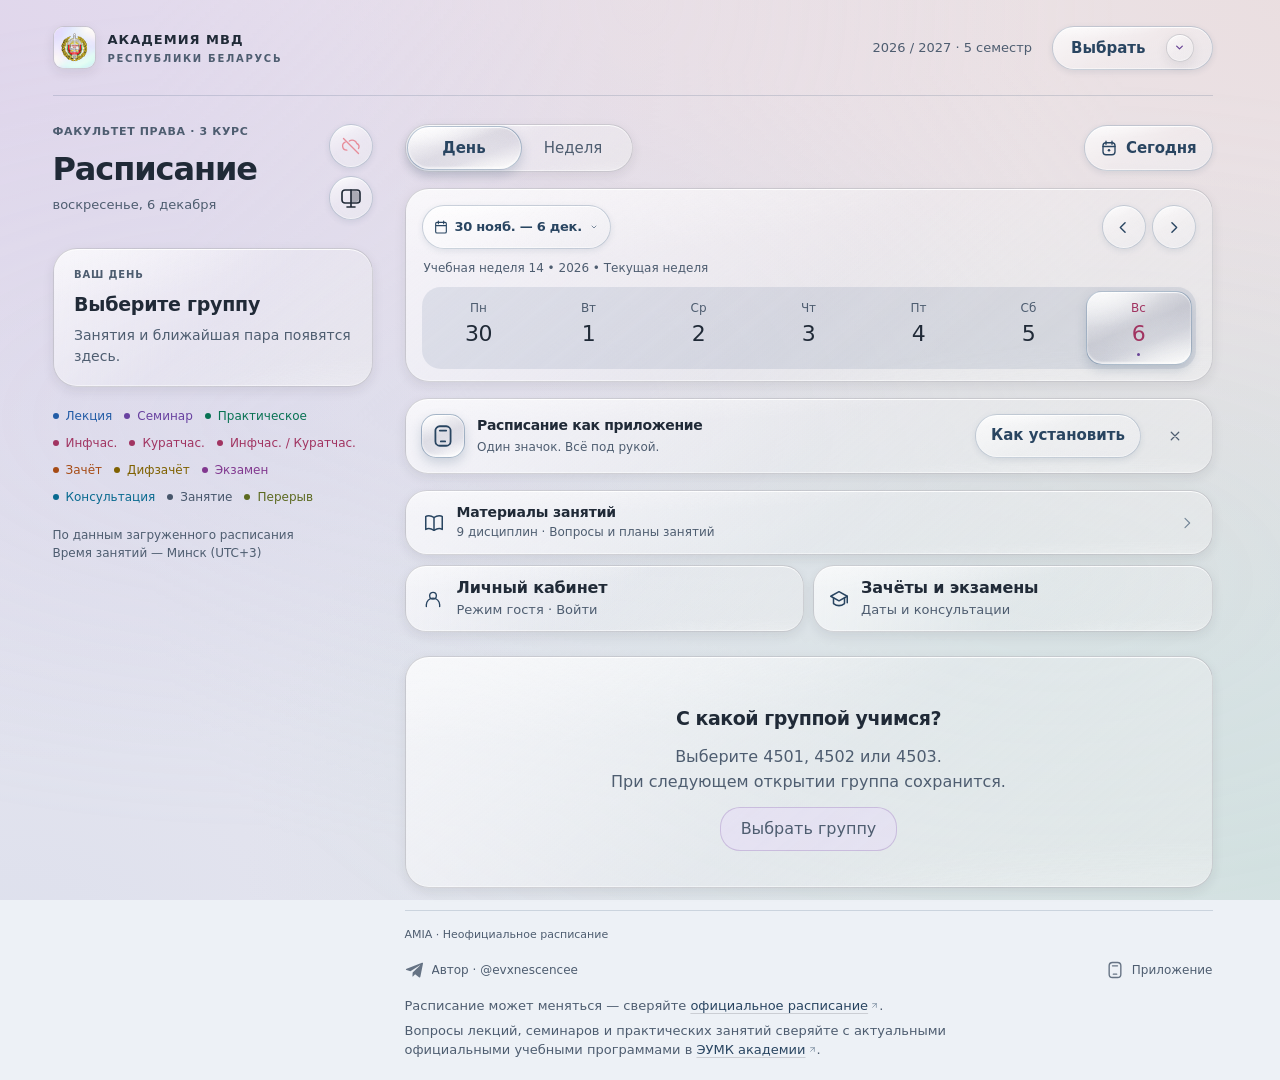
==== commit 496773d0: "Add files via upload" ====
--- a/index.html
+++ b/index.html
@@ -122,7 +122,7 @@
 .date-tools{display:flex;align-items:center;justify-content:space-between;flex-wrap:wrap;gap:10px 16px;margin:0 0 16px}
 .date-picker{display:flex;align-items:center;gap:10px;font-size:13px;color:var(--muted)}
 .date-picker input{font:inherit;color:var(--text);background:#ffffff0c;border:1px solid var(--border);border-radius:14px;min-height:44px;padding:8px 12px;max-width:100%;min-width:0}
-.date-picker input:focus-visible{outline:2px solid var(--blue);outline-offset:3px}
+.date-picker input:focus-visible{outline:2px solid var(--control-focus);outline-offset:3px}
 .offline-status{font-size:12px;color:var(--muted);line-height:1.5;max-width:290px}
 [data-theme=light] .date-picker input{background:#ffffff90}
 
@@ -387,7 +387,15 @@
 :root :is(.current-week-badge,.summary-kind,.type){font-size:var(--font-caption);font-weight:500;line-height:1.4;letter-spacing:0;padding:3px 8px;min-height:24px;align-items:center}
 :root :is(#weekSub,.summary-clock>span,.date-calendar-note,.date-weekdays,.legend,.source-note,.time small,.section-head>span){font-size:var(--font-caption);line-height:1.5;font-weight:400}
 :root :is(.lesson .meta,.status,.live,.original,footer,footer p,.refresh-status){font-size:var(--font-detail);line-height:1.5}
-:root .offline-status{cursor:default;pointer-events:none;user-select:none}
+:root .offline-status{cursor:pointer;touch-action:manipulation;user-select:none}
+:root .offline-status[data-state=refreshing]{color:var(--control-ink);cursor:progress}
+.offline-refresh-arrows{transform-box:fill-box;transform-origin:center}
+@media(prefers-reduced-motion:no-preference){
+ .offline-status[data-state=refreshing] .offline-icon{animation:offline-refresh-reveal .36s cubic-bezier(.22,.8,.25,1) both}
+ .offline-status[data-state=refreshing] .offline-refresh-arrows{animation:offline-refresh-spin .9s linear infinite}
+}
+@keyframes offline-refresh-reveal{from{opacity:.55;transform:translateY(3px) scale(.78)}to{opacity:1;transform:none}}
+@keyframes offline-refresh-spin{to{transform:rotate(1turn)}}
 
 :root .brand-icon{padding:0;overflow:hidden;flex-shrink:0;aspect-ratio:1;height:auto;border-radius:25%}
 .brand-icon img{display:block;width:100%;height:100%;object-fit:contain}
@@ -747,10 +755,10 @@
 <link rel="manifest" href="./manifest.webmanifest?v=30">
 <link rel="icon" type="image/png" sizes="192x192" href="./icon-192.png?v=7">
 <link rel="apple-touch-icon" sizes="180x180" href="./apple-touch-icon.png?v=7">
-<link rel="stylesheet" href="./study.css?v=70"><link rel="stylesheet" href="./install.css?v=68"><link rel="stylesheet" href="./cabinet.css?v=70"><link rel="stylesheet" href="./polish.css?v=69"><link rel="stylesheet" href="./glass-motion.css?v=68"><link rel="stylesheet" href="./details.css?v=70"></head>
+<link rel="stylesheet" href="./study.css?v=70"><link rel="stylesheet" href="./install.css?v=68"><link rel="stylesheet" href="./cabinet.css?v=75"><link rel="stylesheet" href="./polish.css?v=74"><link rel="stylesheet" href="./glass-motion.css?v=68"><link rel="stylesheet" href="./details.css?v=75"></head>
 <body><div class="ambient" aria-hidden="true"><div class="ambient-wash"><div class="ambient-bloom"></div></div></div><div class="shell"><header><a class="brand" href="https://www.amia.by/" target="_blank" rel="noopener noreferrer" data-academy-link aria-label="Академия МВД Республики Беларусь. Перейти на сайт академии"><span class="brand-icon"><img class="logo-dark" src="icon-192.png?v=7" width="48" height="48" alt="" decoding="async"><img class="logo-light" src="icon-light.png?v=23" width="48" height="48" alt="" decoding="async"></span><span>АКАДЕМИЯ МВД<span class="brand-sub">РЕСПУБЛИКИ БЕЛАРУСЬ</span></span></a><span class="header-note">2026 / 2027 · 5 семестр</span><button class="group glass" id="groupBtn" aria-haspopup="dialog" aria-label="Изменить группу. Группа не выбрана">Выбрать <span class="group-chevron"><svg class="ui-chevron" viewBox="0 0 24 24" fill="none" stroke="currentColor" stroke-width="1.8" stroke-linecap="round" stroke-linejoin="round" aria-hidden="true" focusable="false"><path d="m8 10 4 4 4-4"/></svg></span></button></header>
 
-<div class="workspace"><aside><div class="intro"><div class="theme-settings"><button type="button" class="theme-toggle" id="themeToggle" aria-label="Тема: системная. Нажмите, чтобы включить светлую" title="Системная тема → Светлая" data-mode="system"><svg class="appearance-icon" viewBox="0 0 24 24" fill="none" stroke="currentColor" stroke-width="1.65" stroke-linecap="round" stroke-linejoin="round" aria-hidden="true" focusable="false"><g class="appearance-sun"><circle cx="12" cy="12" r="4"/><path d="M12 2v2m0 16v2M2 12h2m16 0h2M4.93 4.93l1.42 1.42m11.3 11.3 1.42 1.42M4.93 19.07l1.42-1.42m11.3-11.3 1.42-1.42"/></g><g class="appearance-moon"><path d="M20.8 13.2A9 9 0 0 1 10.8 3.2 9 9 0 1 0 20.8 13.2Z"/></g><g class="appearance-system"><rect x="3" y="4" width="18" height="13" rx="3"/><path d="M8 21h8m-4-4v4M12 4v13"/><path d="M12 5h5a3 3 0 0 1 3 3v5a3 3 0 0 1-3 3h-5Z" fill="currentColor" stroke="none" opacity=".32"/></g></svg></button><span id="themeAnnouncement" class="sr-only" role="status" aria-live="polite" aria-atomic="true"></span><span class="offline-status" id="offlineStatus" role="img" aria-label="Проверяем офлайн-доступ"><span class="offline-icon" aria-hidden="true"></span></span></div><span class="eyebrow">ФАКУЛЬТЕТ ПРАВА · 3 КУРС</span><h1>Расписание</h1><p id="todayLine"></p></div><div class="glass summary" id="summaryCard"><div id="summary"></div></div><div class="legend" id="typeLegend"></div><div class="source-note">По данным загруженного расписания<br><span>Время занятий — Минск (UTC+3)</span></div></aside>
+<div class="workspace"><aside><div class="intro"><div class="theme-settings"><button type="button" class="theme-toggle" id="themeToggle" aria-label="Тема: системная. Нажмите, чтобы включить светлую" title="Системная тема → Светлая" data-mode="system"><svg class="appearance-icon" viewBox="0 0 24 24" fill="none" stroke="currentColor" stroke-width="1.65" stroke-linecap="round" stroke-linejoin="round" aria-hidden="true" focusable="false"><g class="appearance-sun"><circle cx="12" cy="12" r="4"/><path d="M12 2v2m0 16v2M2 12h2m16 0h2M4.93 4.93l1.42 1.42m11.3 11.3 1.42 1.42M4.93 19.07l1.42-1.42m11.3-11.3 1.42-1.42"/></g><g class="appearance-moon"><path d="M20.8 13.2A9 9 0 0 1 10.8 3.2 9 9 0 1 0 20.8 13.2Z"/></g><g class="appearance-system"><rect x="3" y="4" width="18" height="13" rx="3"/><path d="M8 21h8m-4-4v4M12 4v13"/><path d="M12 5h5a3 3 0 0 1 3 3v5a3 3 0 0 1-3 3h-5Z" fill="currentColor" stroke="none" opacity=".32"/></g></svg></button><span id="themeAnnouncement" class="sr-only" role="status" aria-live="polite" aria-atomic="true"></span><button type="button" class="offline-status" id="offlineStatus" aria-label="Обновить расписание"><span class="offline-icon" aria-hidden="true"></span></button></div><span class="eyebrow">ФАКУЛЬТЕТ ПРАВА · 3 КУРС</span><h1>Расписание</h1><p id="todayLine"></p></div><div class="glass summary" id="summaryCard"><div id="summary"></div></div><div class="legend" id="typeLegend"></div><div class="source-note">По данным загруженного расписания<br><span>Время занятий — Минск (UTC+3)</span></div></aside>
 <main><div class="toolbar"><div class="segmented" role="group" aria-label="Вид расписания"><span id="segThumb" data-rail-ready="false" aria-hidden="true"></span><button id="dayMode">День</button><button id="weekMode">Неделя</button></div><button id="todayBtn" class="today-btn" type="button" title="Перейти к сегодняшней дате" aria-label="Перейти к сегодняшней дате"><svg class="ui-today" viewBox="0 0 24 24" fill="none" stroke="currentColor" stroke-width="1.8" stroke-linecap="round" stroke-linejoin="round" aria-hidden="true" focusable="false"><rect x="4" y="5" width="16" height="16" rx="4"/><path d="M8 3v4m8-4v4M4 10h16"/><circle cx="12" cy="15" r="1.7" fill="currentColor" stroke="none"/></svg><span>Сегодня</span></button></div><section class="calendar glass" id="weekCalendar"><div class="week-nav"><div><div class="date-picker"><button type="button" id="dateOpen" class="date-open" aria-expanded="false" aria-controls="datePopover" aria-haspopup="dialog" title="Перейти к дате"><svg viewBox="0 0 24 24" fill="none" stroke="currentColor" stroke-width="1.7" stroke-linecap="round" stroke-linejoin="round" aria-hidden="true"><path d="M8 3v4m8-4v4M4 10h16M6 5h12a2 2 0 0 1 2 2v12a2 2 0 0 1-2 2H6a2 2 0 0 1-2-2V7a2 2 0 0 1 2-2Z"/></svg><span id="weekLabel"></span><span id="dateDisplay" hidden></span><svg viewBox="0 0 24 24" fill="none" stroke="currentColor" stroke-width="1.7" stroke-linecap="round" stroke-linejoin="round" aria-hidden="true"><path d="m8 10 4 4 4-4"/></svg></button><input type="date" id="datePicker" hidden aria-label="Дата занятия"><section id="datePopover" class="date-popover" role="dialog" aria-labelledby="dateMonth" hidden><div class="date-month-nav"><button type="button" id="datePrev" aria-label="Предыдущий месяц"><svg viewBox="0 0 24 24" fill="none" stroke="currentColor" stroke-width="1.7" stroke-linecap="round" stroke-linejoin="round" aria-hidden="true"><path d="m14 6-6 6 6 6"/></svg></button><h3 id="dateMonth"></h3><button type="button" id="dateNext" aria-label="Следующий месяц"><svg viewBox="0 0 24 24" fill="none" stroke="currentColor" stroke-width="1.7" stroke-linecap="round" stroke-linejoin="round" aria-hidden="true"><path d="m10 6 6 6-6 6"/></svg></button></div><div class="date-weekdays" aria-hidden="true"><span>Пн</span><span>Вт</span><span>Ср</span><span>Чт</span><span>Пт</span><span>Сб</span><span>Вс</span></div><div id="dateGrid" class="date-grid"></div><p class="date-calendar-note"><span>Розовым</span> — воскресенья и нерабочие праздники</p><div id="dateSessionLegend"></div><div class="date-popover-footer"><button type="button" id="dateNow">Сегодня</button><button type="button" id="dateClose">Закрыть</button></div></section></div></div><div class="arrows"><button id="prev" aria-label="Предыдущая неделя"><svg class="ui-chevron" viewBox="0 0 24 24" fill="none" stroke="currentColor" stroke-width="1.8" stroke-linecap="round" stroke-linejoin="round" aria-hidden="true" focusable="false"><path d="m14 6-6 6 6 6"/></svg></button><button id="next" aria-label="Следующая неделя"><svg class="ui-chevron" viewBox="0 0 24 24" fill="none" stroke="currentColor" stroke-width="1.8" stroke-linecap="round" stroke-linejoin="round" aria-hidden="true" focusable="false"><path d="m10 6 6 6-6 6"/></svg></button></div></div><p id="weekSub" class="week-caption"></p><div id="days" class="days"></div></section><button type="button" id="studyOpen" class="study-library-entry" aria-haspopup="dialog"><svg viewBox="0 0 24 24" fill="none" stroke="currentColor" stroke-width="1.65" stroke-linecap="round" stroke-linejoin="round" aria-hidden="true"><path d="M12 6C8 3 4 4 3 5v14c3-2 6-1 9 1 3-2 6-3 9-1V5c-1-1-5-2-9 1Z"/><path d="M12 6v14"/></svg><span><strong>Материалы занятий</strong><small id="studySubjectCount">Вопросы и планы из учебных программ</small></span><svg viewBox="0 0 24 24" fill="none" stroke="currentColor" stroke-width="1.65" stroke-linecap="round" stroke-linejoin="round" aria-hidden="true"><path d="m9 5 7 7-7 7"/></svg></button><div class="cabinet-entries"><button type="button" id="cabinetOpen" class="cabinet-entry" aria-haspopup="dialog"><span id="cabinetEntryAvatar" aria-hidden="true"><svg viewBox="0 0 24 24" fill="none" stroke="currentColor" stroke-width="1.65" stroke-linecap="round" stroke-linejoin="round" aria-hidden="true"><circle cx="12" cy="8" r="4"/><path d="M4 21v-2a8 8 0 0 1 16 0v2"/></svg></span><span><strong id="cabinetEntryName">Личный кабинет</strong><small id="cabinetEntryMeta">Режим гостя · Войти</small></span></button><button type="button" id="cabinetExamsOpen" class="cabinet-entry" aria-haspopup="dialog"><svg viewBox="0 0 24 24" fill="none" stroke="currentColor" stroke-width="1.65" stroke-linecap="round" stroke-linejoin="round" aria-hidden="true"><path d="m3 9 9-5 9 5-9 5Z"/><path d="M6 11v6c4 3 8 3 12 0v-6M21 9v7"/></svg><span><strong>Зачёты и экзамены</strong><small>Даты и консультации</small></span></button></div><div id="content"></div><footer><div class="footer-top"><span>AMIA · Неофициальное расписание</span></div><div class="footer-actions"><a class="footer-author" href="https://t.me/evxnescencee" target="_blank" rel="noopener noreferrer" aria-label="Автор в Telegram — @evxnescencee"><svg class="footer-telegram" viewBox="0 0 24 24" fill="currentColor" aria-hidden="true"><path d="m21.6 4.2-3.1 15.6c-.2 1.1-.8 1.4-1.7.9l-4.7-3.5-2.3 2.2c-.2.2-.5.5-.9.5l.3-4.8 8.8-8.4c.4-.3-.1-.5-.6-.2L6.5 13.4l-4.7-1.5c-1-.3-1-1 .2-1.5L20.4 3.3c.8-.3 1.5.2 1.2.9Z"/></svg><span>Автор · @evxnescencee</span></a></div><div class="footer-notes"><p class="footer-disclaimer">Расписание может меняться — сверяйте <a href="https://www.amia.by/obuchayushchimsya/schedule" target="_blank" rel="noopener noreferrer">официальное расписание<svg viewBox="0 0 24 24" fill="none" stroke="currentColor" stroke-width="1.8" stroke-linecap="round" aria-hidden="true"><path d="M7 17 17 7M7 7h10v10"/></svg></a>.</p><p class="footer-disclaimer">Вопросы лекций, семинаров и практических занятий сверяйте с актуальными официальными учебными программами в <a href="https://www.amia.by/eumk" target="_blank" rel="noopener noreferrer">ЭУМК академии<svg viewBox="0 0 24 24" fill="none" stroke="currentColor" stroke-width="1.8" stroke-linecap="round" aria-hidden="true"><path d="M7 17 17 7M7 7h10v10"/></svg></a>.</p></div></footer></main></div></div>
 <div class="group-overlay" id="groupOverlay" hidden><section class="group-dialog" id="groupDialog" role="dialog" aria-modal="true" aria-labelledby="groupTitle" tabindex="-1"><div class="handle"></div><div class="dialog-head"><h2 id="groupTitle">Ваша группа</h2><button id="closeDialog" aria-label="Закрыть"><svg viewBox="0 0 24 24" fill="none" stroke="currentColor" stroke-width="1.7" stroke-linecap="round" aria-hidden="true"><path d="m7 7 10 10M17 7 7 17"/></svg></button></div><p>Факультет права · 3 курс<br>Выбор сохранится на этом устройстве.</p><div id="groups"></div></section></div>
 <script>
@@ -819,7 +827,7 @@
   sync();
 })();
 </script>
-<script src="./ui.js?v=68"></script><script src="./lesson-card.js?v=68"></script><script src="./lens.js?v=68"></script><script src="./curriculum.js?v=52"></script><script src="./study.js?v=69"></script><script defer src="./install.js?v=52"></script><script defer src="./grade-visual.js?v=70"></script><script defer src="./cabinet.js?v=70"></script>
+<script src="./ui.js?v=73"></script><script src="./lesson-card.js?v=68"></script><script src="./lens.js?v=68"></script><script src="./curriculum.js?v=52"></script><script src="./study.js?v=76"></script><script defer src="./install.js?v=52"></script><script defer src="./grade-visual.js?v=75"></script><script defer src="./cabinet.js?v=75"></script>
 <script>let SCHEDULE = {"weekDates":["2026-08-31","2026-09-07","2026-09-14","2026-09-21","2026-09-28","2026-10-05","2026-10-12","2026-10-19","2026-10-26","2026-11-02","2026-11-09","2026-11-16","2026-11-23","2026-11-30","2026-12-07","2026-12-14","2026-12-21","2026-12-28","2027-01-04","2027-01-11","2027-01-18","2027-01-25","2027-02-01"],"days":[{"key":"mon","label":"Понедельник","lessons":[{"num":1,"time":"8.30-9.50","groups":{"4501":[null,{"subject":"Налоговое право","details":["т. 1-3 Лекция","Дешук А.В.","Л/з № 2-404"],"type":"lecture"},{"subject":"Хозяйственное право","details":["т. 6-7 Лекция","Вильмак Д.Г. Л/з № 2-404"],"type":"lecture"},null,null,null,{"subject":"Хозяйственное право","details":["т. 11 Лекция","Вильмак Д.Г. Л/з № 2-404"],"type":"lecture"},{"subject":"Гражданский процесс","details":["т. 13-14 Лекция","Костюк А.С. Л/з № 2-304"],"type":"lecture"},{"subject":"Таможенное право","details":["т. 5.7 пр Нестер И.С.","ауд. 3-403"],"type":"practice"},{"subject":"Криминология","details":["т. 8 с Иванькович Д.В.","ауд. 3-403"],"type":"seminar"},{"subject":"Таможенное право","details":["т. 6.2 с Нестер И.С.","ауд. 3-403"],"type":"seminar"},null,{"subject":"Физкультура т. 7.2 пр","details":["Рудько В.А.","Преподаватель 2.9. с/зал"],"type":"practice"},null,{"subject":"Физкультура т. 7.4 пр","details":["Рудько В.А.","Преподаватель 2.9. с/зал"],"type":"practice"},{"subject":"Криминалистика т.11.3 пр","details":["Марцынкевич Н.А.","ауд. 3-403 Ковальчук А.С. ауд. 3-302"],"type":"practice"},null,null,null,null,null,null,null],"4502":[null,{"subject":"Налоговое право","details":["т. 1-3 Лекция","Дешук А.В.","Л/з № 2-404"],"type":"lecture"},{"subject":"Хозяйственное право","details":["т. 6-7 Лекция","Вильмак Д.Г. Л/з № 2-404"],"type":"lecture"},null,null,null,{"subject":"Хозяйственное право","details":["т. 11 Лекция","Вильмак Д.Г. Л/з № 2-404"],"type":"lecture"},{"subject":"Гражданский процесс","details":["т. 13-14 Лекция","Костюк А.С. Л/з № 2-304"],"type":"lecture"},{"subject":"Уголовное право т. 38 пр Веремеенко В.М. ауд. 3-405","details":[],"type":"practice"},{"subject":"Гражданское право","details":["т. 8.1 с Колесник П.А.","ауд. 3-405"],"type":"seminar"},{"subject":"Гражданское право","details":["т. 8.2 с Колесник П.А.","ауд. 3-405"],"type":"seminar"},null,{"subject":"Уголовное право т. 40 пр Веремеенко В.М. ауд. 3-405","details":[],"type":"practice"},null,{"subject":"Гражданское право","details":["т. 13.2, 14 с","Колесник П.А. ауд. 3-405"],"type":"seminar"},{"subject":"Физкультура т. 7.5 пр","details":["Рудько В.А.","Преподаватель 2.9. с/зал"],"type":"practice"},null,null,null,null,null,null,null],"4503":[null,{"subject":"Налоговое право","details":["т. 1-3 Лекция","Дешук А.В.","Л/з № 2-404"],"type":"lecture"},{"subject":"Хозяйственное право","details":["т. 6-7 Лекция","Вильмак Д.Г. Л/з № 2-404"],"type":"lecture"},null,null,null,{"subject":"Хозяйственное право","details":["т. 11 Лекция","Вильмак Д.Г. Л/з № 2-404"],"type":"lecture"},{"subject":"Гражданский процесс","details":["т. 13-14 Лекция","Костюк А.С. Л/з № 2-304"],"type":"lecture"},{"subject":"Налоговое право","details":["т. 6.1 с Хотько Т.Н.","ауд. 3-408"],"type":"seminar"},{"subject":"Гражданский процесс т.16 с Шевченко К.В.","details":["ауд. 3-408"],"type":"seminar"},{"subject":"Гражданский процесс т.17 с Шевченко К.В.","details":["ауд. 3-408"],"type":"seminar"},null,{"subject":"Уголовное право т. 40 пр Духовник Ю.Е. ауд. 3-408","details":[],"type":"practice"},null,null,{"subject":"Криминалистика","details":["т. 11.3 пр Беломытцев Н.Н. ауд. 3-408, Костюкевич Д.В. ауд. 3-304"],"type":"practice"},null,null,null,null,null,null,null]}},{"num":2,"time":"10.00-11.20","groups":{"4501":[null,{"subject":"Гражданское право (часть 2)","details":["т. 1.2 Лекция","Березнев Р.Ю. Л/з № 2-404"],"type":"lecture"},{"subject":"Уголовное право (особенная часть)","details":["т. 35 Лекция","Духовник Ю.Е. Л/з № 2-404"],"type":"lecture"},{"subject":"Криминалистика","details":["т. 4.2 Лекция","Пашута И.В. Л/з № 2-404"],"type":"lecture"},{"subject":"Уголовный процесс","details":["т. 14 Лекция","Мытник П.В. Л/з № 2-404"],"type":"lecture"},{"subject":"Хозяйственное право","details":["т. 10 Лекция","Вильмак Д.Г. Л/з № 2-404"],"type":"lecture"},{"subject":"Гражданский процесс","details":["т. 11-12 Лекция","Костюк А.С. Л/з № 2-404"],"type":"lecture"},{"subject":"Гражданское право","details":["т. 7 с Березнев Р.Ю. ауд. 3-403"],"type":"seminar"},{"subject":"Уголовное право т. 38 пр Меерсон В.Р. ауд. 3-403","details":[],"type":"practice"},{"subject":"Криминалистика","details":["т. 7.2 пр","Марцынкевич Н.А.","ауд. 3-403, ауд.132 , Ковальчук А.С. ауд. 3-302, ауд.130"],"type":"practice"},{"subject":"Гражданское право","details":["т. 8.2 с Березнев Р.Ю.","ауд. 3-403"],"type":"seminar"},null,{"subject":"Уголовное право т. 40 пр Меерсон В.Р. ауд. 3-403","details":[],"type":"practice"},{"subject":"Криминалистика","details":["т. 10.1 Лекция","Пашута И.В. Л/з № 2-404"],"type":"lecture"},{"subject":"Гражданское право","details":["т. 13.2, 14 с","Березнев Р.Ю. ауд. 3-403"],"type":"seminar"},{"subject":"Гражданский процесс","details":["т. 28 Лекция","Костюк А.С. Л/з № 2-210"],"type":"lecture"},{"subject":"Криминология","details":["т. 14 Лекция","Кузьменкова С.В. Л/з № 2-404"],"type":"lecture"},null,null,null,{"subject":"Уголовный процесс","details":["Экзамен","Мытник П.В.","Ауд. 3-403 МАШ"],"type":"exam","confirmed":true,"sourceUrl":"https://schedule.amia.by/","editor":{"start":600,"end":680,"teachers":["Мытник П.В."],"rooms":["Ауд. 3-403 МАШ"],"theme":""}},null,null],"4502":[null,{"subject":"Гражданское право (часть 2)","details":["т. 1.2 Лекция","Березнев Р.Ю. Л/з № 2-404"],"type":"lecture"},{"subject":"Уголовное право (особенная часть)","details":["т. 35 Лекция","Духовник Ю.Е. Л/з № 2-404"],"type":"lecture"},{"subject":"Криминалистика","details":["т. 4.2 Лекция","Пашута И.В. Л/з № 2-404"],"type":"lecture"},{"subject":"Уголовный процесс","details":["т. 14 Лекция","Мытник П.В. Л/з № 2-404"],"type":"lecture"},{"subject":"Хозяйственное право","details":["т. 10 Лекция","Вильмак Д.Г. Л/з № 2-404"],"type":"lecture"},{"subject":"Гражданский процесс","details":["т. 11-12 Лекция","Костюк А.С. Л/з № 2-404"],"type":"lecture"},{"subject":"Гражданское право","details":["т. 7 с Колесник П.А.","ауд. 3-405"],"type":"seminar"},{"subject":"Таможенное право","details":["т. 5.7 пр Нестер И.С.","ауд. 3-405"],"type":"practice"},{"subject":"Уголовное право т. 39 пр Веремеенко В.М. ауд. 3-405","details":[],"type":"practice"},{"subject":"Физкультура т. 6.5 пр","details":["Рудько В.А.","Преподаватель 2.9.","Спортгородок"],"type":"practice"},null,{"subject":"Уголовный процесс","details":["т. 21-23 с Кононов П.А.","ауд. 3-405"],"type":"seminar"},{"subject":"Криминалистика","details":["т. 10.1 Лекция","Пашута И.В. Л/з № 2-404"],"type":"lecture"},{"subject":"Физкультура т. 7.4 пр","details":["Рудько В.А.","Преподаватель 2.9. с/зал"],"type":"practice"},{"subject":"Гражданский процесс","details":["т. 28 Лекция","Костюк А.С. Л/з № 2-210"],"type":"lecture"},{"subject":"Криминология","details":["т. 14 Лекция","Кузьменкова С.В. Л/з № 2-404"],"type":"lecture"},{"subject":"Уголовное право т.42.2 пр Веремеенко В.М.","details":["ауд. 3-405"],"type":"practice"},null,null,{"subject":"Хозяйственное право","details":["Экзамен","Вильмак Д.Г.","Ауд. 3-405 МАШ"],"type":"exam","confirmed":true,"sourceUrl":"https://schedule.amia.by/","editor":{"start":600,"end":680,"teachers":["Вильмак Д.Г."],"rooms":["Ауд. 3-405 МАШ"],"theme":""}},null,null],"4503":[null,{"subject":"Гражданское право (часть 2)","details":["т. 1.2 Лекция","Березнев Р.Ю. Л/з № 2-404"],"type":"lecture"},{"subject":"Уголовное право (особенная часть)","details":["т. 35 Лекция","Духовник Ю.Е. Л/з № 2-404"],"type":"lecture"},{"subject":"Криминалистика","details":["т. 4.2 Лекция","Пашута И.В. Л/з № 2-404"],"type":"lecture"},{"subject":"Уголовный процесс","details":["т. 14 Лекция","Мытник П.В. Л/з № 2-404"],"type":"lecture"},{"subject":"Хозяйственное право","details":["т. 10 Лекция","Вильмак Д.Г. Л/з № 2-404"],"type":"lecture"},{"subject":"Гражданский процесс","details":["т. 11-12 Лекция","Костюк А.С. Л/з № 2-404"],"type":"lecture"},{"subject":"Криминология","details":["т. 6 с Шаченок Д.А.","ауд. 3-408"],"type":"seminar"},{"subject":"Уголовное право т. 38 пр Духовник Ю.Е. ауд. 3-408","details":[],"type":"practice"},{"subject":"Гражданское право","details":["т. 8.1 с Колесник П.А.","ауд. 3-408"],"type":"seminar"},{"subject":"Гражданское право","details":["т. 8.2 с Колесник П.А.","ауд. 3-408"],"type":"seminar"},null,{"subject":"Физкультура т. 7.2 пр","details":["Рудько В.А.","Преподаватель 2.9. с/зал"],"type":"practice"},{"subject":"Криминалистика","details":["т. 10.1 Лекция","Пашута И.В. Л/з № 2-404"],"type":"lecture"},{"subject":"Гражданское право","details":["т. 13.2, 14 с","Колесник П.А. ауд. 3-408"],"type":"seminar"},{"subject":"Гражданский процесс","details":["т. 28 Лекция","Костюк А.С. Л/з № 2-210"],"type":"lecture"},{"subject":"Криминология","details":["т. 14 Лекция","Кузьменкова С.В. Л/з № 2-404"],"type":"lecture"},{"subject":"Уголовное право т. 42.2 пр Духовник Ю.Е.","details":["ауд. 3-408"],"type":"practice"},null,null,{"subject":"Уголовное право","details":["Экзамен","Духовник Ю.Е.","Ауд. 3-408 МАШ"],"type":"exam","confirmed":true,"sourceUrl":"https://schedule.amia.by/","editor":{"start":600,"end":680,"teachers":["Духовник Ю.Е."],"rooms":["Ауд. 3-408 МАШ"],"theme":""}},null,null]}},{"num":3,"time":"11.30-12.50","groups":{"4501":[null,{"subject":"Физкультура т. 4.1 пр","details":["Рудько В.А.","Преподаватель 2.9.","Спортгородок"],"type":"practice"},{"subject":"Уголовный процесс","details":["т. 13/1 с Мытник П.В.","ауд. 3-403"],"type":"seminar"},{"subject":"Криминология","details":["т. 3 пр Иванькович Д.В.","ауд. 3-403"],"type":"practice"},{"subject":"Гражданское право","details":["т. 3,4 с","Березнев Р.Ю. ауд. 3-403"],"type":"seminar"},{"subject":"Уголовный процесс","details":["т. 15 Лекция","Мытник П.В. Л/з № 2-404"],"type":"lecture"},{"subject":"Криминалистика","details":["т. 5.4 пр","Марцынкевич Н.А.","ауд. 3-403, Ковальчук А.С. ауд. 3-310"],"type":"practice"},{"subject":"Криминалистика","details":["т. 6.2 с Беломытцев Н.Н.","ауд. 3-403"],"type":"seminar"},{"subject":"Гражданское право","details":["т. 8.2 Лекция","Березнев Р.Ю. Л/з № 2-404"],"type":"lecture"},{"subject":"Хозяйственное право","details":["т. 15 Лекция","Вильмак Д.Г. Л/з № 2-404"],"type":"lecture"},{"subject":"Криминалистика","details":["т. 8.1 Лекция","Пашута И.В. Л/з № 2-404"],"type":"lecture"},null,{"subject":"Хозяйственное право","details":["т. 18 Лекция","Вильмак Д.Г. Л/з № 2-304"],"type":"lecture"},{"subject":"Гражданское право","details":["т. 13.2,14 Лекция","Березнев Р.Ю. Л/з № 2-304"],"type":"lecture"},{"subject":"Криминалистика","details":["т. 11.1 Лекция","Пашута И.В. Л/з № 2-404"],"type":"lecture"},{"subject":"Хозяйственное право","details":["т. 21 Лекция","Вильмак Д.Г. Л/з № 2-404"],"type":"lecture"},{"subject":"Хозяйственное право","details":["т. 22-23 Лекция","Данькова Т.Н. Л/з № 2-404"],"type":"lecture"},{"subject":"Криминология","details":["т. 15 Лекция","Кузьменкова С.В.","Л/з № 2-404"],"type":"lecture"},null,null,{"subject":"Уголовный процесс","details":["Экзамен","Мытник П.В.","Ауд. 3-403 МАШ"],"type":"exam","confirmed":true,"sourceUrl":"https://schedule.amia.by/","editor":{"start":690,"end":770,"teachers":["Мытник П.В."],"rooms":["Ауд. 3-403 МАШ"],"theme":""}},null,null],"4502":[null,{"subject":"Криминалистика","details":["т. 1.2 с Сенькевич С.С.","ауд. 3-405"],"type":"seminar"},{"subject":"Гражданское право","details":["т. 1.1 с Колесник П.А.","ауд. 3-405"],"type":"seminar"},{"subject":"Уголовное право т. 35 пр Веремеенко В.М. ауд. 3-405","details":[],"type":"practice"},{"subject":"Налоговое право","details":["т. 4 с Хотько Т.Н.","ауд. 3-405"],"type":"seminar"},{"subject":"Уголовный процесс","details":["т. 15 Лекция","Мытник П.В. Л/з № 2-404"],"type":"lecture"},{"subject":"Криминалистика","details":["т. 5.4 пр","Сенькевич С.С.","ауд. 3-405, Пашута Н.Н. ауд. 3-308"],"type":"practice"},{"subject":"Криминология","details":["т. 6 с Шаченок Д.А.","ауд. 3-405"],"type":"seminar"},{"subject":"Гражданское право","details":["т. 8.2 Лекция","Березнев Р.Ю. Л/з № 2-404"],"type":"lecture"},{"subject":"Хозяйственное право","details":["т. 15 Лекция","Вильмак Д.Г. Л/з № 2-404"],"type":"lecture"},{"subject":"Криминалистика","details":["т. 8.1 Лекция","Пашута И.В. Л/з № 2-404"],"type":"lecture"},{"subject":"Криминалистика т.8.4 пр","details":["Сенькевич С.С.","ауд. 3-405 , ауд.132 , Пашута Н.Н. ауд. 3-400 , ауд.130"],"type":"practice"},{"subject":"Хозяйственное право","details":["т. 18 Лекция","Вильмак Д.Г. Л/з № 2-304"],"type":"lecture"},{"subject":"Гражданское право","details":["т. 13.2,14 Лекция","Березнев Р.Ю. Л/з № 2-304"],"type":"lecture"},{"subject":"Криминалистика","details":["т. 11.1 Лекция","Пашута И.В. Л/з № 2-404"],"type":"lecture"},{"subject":"Хозяйственное право","details":["т. 21 Лекция","Вильмак Д.Г. Л/з № 2-404"],"type":"lecture"},{"subject":"Хозяйственное право","details":["т. 22-23 Лекция","Данькова Т.Н. Л/з № 2-404"],"type":"lecture"},{"subject":"Криминология","details":["т. 15 Лекция","Кузьменкова С.В.","Л/з № 2-404"],"type":"lecture"},null,null,{"subject":"Хозяйственное право","details":["Экзамен","Вильмак Д.Г.","Ауд. 3-405 МАШ"],"type":"exam","confirmed":true,"sourceUrl":"https://schedule.amia.by/","editor":{"start":690,"end":770,"teachers":["Вильмак Д.Г."],"rooms":["Ауд. 3-405 МАШ"],"theme":""}},null,null],"4503":[null,{"subject":"Криминалистика","details":["т. 1.2 с Беломытцев Н.Н.","ауд. 3-408"],"type":"seminar"},{"subject":"Физкультура (факульт) т. 4.4 пр Рудько В.А.","details":["Преподаватель 2.9.","Спортгородок"],"type":"practice"},{"subject":"Криминология","details":["т. 3 пр Шаченок Д.А.","ауд. 3-408"],"type":"practice"},{"subject":"Гражданское право","details":["т. 3,4 с Колесник П.А.","ауд. 3-408"],"type":"seminar"},{"subject":"Уголовный процесс","details":["т. 15 Лекция","Мытник П.В. Л/з № 2-404"],"type":"lecture"},{"subject":"Гражданское право","details":["т. 6 с Колесник П.А.","ауд. 3-408"],"type":"seminar"},{"subject":"Гражданское право","details":["т. 7 с Колесник П.А.","ауд. 3-408"],"type":"seminar"},{"subject":"Гражданское право","details":["т. 8.2 Лекция","Березнев Р.Ю. Л/з № 2-404"],"type":"lecture"},{"subject":"Хозяйственное право","details":["т. 15 Лекция","Вильмак Д.Г. Л/з № 2-404"],"type":"lecture"},{"subject":"Криминалистика","details":["т. 8.1 Лекция","Пашута И.В. Л/з № 2-404"],"type":"lecture"},null,{"subject":"Хозяйственное право","details":["т. 18 Лекция","Вильмак Д.Г. Л/з № 2-304"],"type":"lecture"},{"subject":"Гражданское право","details":["т. 13.2,14 Лекция","Березнев Р.Ю. Л/з № 2-304"],"type":"lecture"},{"subject":"Криминалистика","details":["т. 11.1 Лекция","Пашута И.В. Л/з № 2-404"],"type":"lecture"},{"subject":"Хозяйственное право","details":["т. 21 Лекция","Вильмак Д.Г. Л/з № 2-404"],"type":"lecture"},{"subject":"Хозяйственное право","details":["т. 22-23 Лекция","Данькова Т.Н. Л/з № 2-404"],"type":"lecture"},{"subject":"Криминология","details":["т. 15 Лекция","Кузьменкова С.В.","Л/з № 2-404"],"type":"lecture"},null,null,{"subject":"Уголовное право","details":["Экзамен","Духовник Ю.Е.","Ауд. 3-408 МАШ"],"type":"exam","confirmed":true,"sourceUrl":"https://schedule.amia.by/","editor":{"start":690,"end":770,"teachers":["Духовник Ю.Е."],"rooms":["Ауд. 3-408 МАШ"],"theme":""}},null,null]}},{"num":4,"time":"14.20-15.40","groups":{"4501":[null,{"subject":"Криминалистика","details":["т. 2 с Беломытцев Н.Н.","ауд. 3-403"],"type":"seminar"},{"subject":"Гражданское право","details":["т. 1.1 с Березнев Р.Ю.","ауд. 3-403"],"type":"seminar"},{"subject":"Гражданский процесс","details":["т. 6 Лекция","Костюк А.С. Л/з № 2-404"],"type":"lecture"},{"subject":"Криминалистика","details":["т. 4.4 пр","Марцынкевич Н.А.","ауд. 3-403, ауд.132, Ковальчук А.С. ауд. 3-204, ауд.130"],"type":"practice"},{"subject":"Криминалистика","details":["т. 5.2 с Беломытцев Н.Н.","ауд. 3-403"],"type":"seminar"},{"subject":"Таможенное право","details":["т. 5.4 с Нестер И.С.","ауд. 3-403"],"type":"seminar"},{"subject":"Хозяйственное право","details":["т. 12-13 Лекция","Вильмак Д.Г. Л/з № 2-404"],"type":"lecture"},{"subject":"Хозяйственное право","details":["т. 14 Лекция","Вильмак Д.Г. Л/з № 2-404"],"type":"lecture"},{"subject":"Информационный час Григорьева Е.Н.","details":["ауд. 3-403"],"type":"info"},{"subject":"Криминалистика","details":["т. 8.2 Лекция","Пашута И.В. Л/з № 2-404"],"type":"lecture"},{"subject":"Уголовное право т. 40 с","details":["Меерсон В.Р. ауд. 3-403"],"type":"seminar"},{"subject":"Криминалистика","details":["т. 9.1 Лекция","Пашута И.В. Л/з № 2-304"],"type":"lecture"},{"subject":"Таможенное право","details":["т. 8.2 с Нестер И.С.","ауд. 3-403"],"type":"seminar"},{"subject":"Гражданский процесс","details":["т. 26-27 Лекция","Костюк А.С. Л/з № 2-404"],"type":"lecture"},{"subject":"Информационный/ кураторский час Григорьева Е.Н.","details":["ауд. 3-403"],"type":"info"},{"subject":"14.20 Криминалистика","details":["Зачет Пашута И.В.","ауд. 3-403, ауд. 3-400, Костюкевич Д.В. ауд. 3-302, ауд. 3-401"],"type":"credit"},{"subject":"14.20 Физкультура Зачет","details":["Рудько В.А.","Преподаватель 2.9. с/зал"],"type":"credit"},null,null,{"subject":"Уголовный процесс","details":["Экзамен","Мытник П.В.","Ауд. 3-403 МАШ"],"type":"exam","confirmed":true,"sourceUrl":"https://schedule.amia.by/","editor":{"start":860,"end":940,"teachers":["Мытник П.В."],"rooms":["Ауд. 3-403 МАШ"],"theme":""}},null,null],"4502":[null,{"subject":"Уголовное право т. 34 с","details":["Веремеенко В.М. ауд. 3-405"],"type":"seminar"},{"subject":"Физкультура (факульт) т. 4.4 пр Рудько В.А.","details":["Преподаватель 2.9.","Спортгородок"],"type":"practice"},{"subject":"Гражданский процесс","details":["т. 6 Лекция","Костюк А.С. Л/з № 2-404"],"type":"lecture"},{"subject":"Гражданское право","details":["т. 3,4 с Колесник П.А.","ауд. 3-405"],"type":"seminar"},{"subject":"Гражданское право","details":["т. 5 с Колесник П.А.","ауд. 3-405"],"type":"seminar"},{"subject":"Гражданское право","details":["т. 6 с Колесник П.А.","ауд. 3-405"],"type":"seminar"},{"subject":"Хозяйственное право","details":["т. 12-13 Лекция","Вильмак Д.Г. Л/з № 2-404"],"type":"lecture"},{"subject":"Хозяйственное право","details":["т. 14 Лекция","Вильмак Д.Г. Л/з № 2-404"],"type":"lecture"},null,{"subject":"Криминалистика","details":["т. 8.2 Лекция","Пашута И.В. Л/з № 2-404"],"type":"lecture"},{"subject":"Криминалистика","details":["т. 8.5 пр Сенькевич С.С.","ауд. 3-405, ауд.132 , Пашута Н.Н. ауд. 3-400, ауд.130"],"type":"practice"},{"subject":"Криминалистика","details":["т. 9.1 Лекция","Пашута И.В. Л/з № 2-304"],"type":"lecture"},{"subject":"Уголовный процесс","details":["т. 24 с Кононов П.А.","ауд. 3-405"],"type":"seminar"},{"subject":"Гражданский процесс","details":["т. 26-27 Лекция","Костюк А.С. Л/з № 2-404"],"type":"lecture"},{"subject":"Уголовный процесс","details":["т. 27 с Кононов П.А.","ауд. 3-405"],"type":"seminar"},{"subject":"14.20 Гражданское право Зачет Колесник П.А.","details":["ауд. 3-405"],"type":"credit"},null,null,null,{"subject":"Хозяйственное право","details":["Экзамен","Вильмак Д.Г.","Ауд. 3-405 МАШ"],"type":"exam","confirmed":true,"sourceUrl":"https://schedule.amia.by/","editor":{"start":860,"end":940,"teachers":["Вильмак Д.Г."],"rooms":["Ауд. 3-405 МАШ"],"theme":""}},null,null],"4503":[null,null,{"subject":"Гражданское право","details":["т. 1.1 с Колесник П.А.","ауд. 3-408"],"type":"seminar"},{"subject":"Гражданский процесс","details":["т. 6 Лекция","Костюк А.С. Л/з № 2-404"],"type":"lecture"},{"subject":"Налоговое право","details":["т. 4 с Хотько Т.Н.","ауд. 3-408"],"type":"seminar"},{"subject":"Физкультура т. 4.6 пр","details":["Рудько В.А.","Преподаватель 2.9.","Спортгородок"],"type":"practice"},{"subject":"Физкультура т.6.1 пр","details":["Рудько В.А.","Преподаватель 2.9.","Спортгородок"],"type":"practice"},{"subject":"Хозяйственное право","details":["т. 12-13 Лекция","Вильмак Д.Г. Л/з № 2-404"],"type":"lecture"},{"subject":"Хозяйственное право","details":["т. 14 Лекция","Вильмак Д.Г. Л/з № 2-404"],"type":"lecture"},{"subject":"Физкультура т. 6.4 пр","details":["Рудько В.А.","Преподаватель 2.9.","Спортгородок"],"type":"practice"},{"subject":"Криминалистика","details":["т. 8.2 Лекция","Пашута И.В. Л/з № 2-404"],"type":"lecture"},{"subject":"Физкультура т. 7.1 пр","details":["Рудько В.А.","Преподаватель 2.9. с/зал"],"type":"practice"},{"subject":"Криминалистика","details":["т. 9.1 Лекция","Пашута И.В. Л/з № 2-304"],"type":"lecture"},{"subject":"Физкультура т. 7.3 пр","details":["Рудько В.А.","Преподаватель 2.9. с/зал"],"type":"practice"},{"subject":"Гражданский процесс","details":["т. 26-27 Лекция","Костюк А.С. Л/з № 2-404"],"type":"lecture"},null,{"subject":"Физкультура т. 7.6 пр","details":["Рудько В.А.","Преподаватель 2.9. с/зал"],"type":"practice"},{"subject":"Информационный час Маткина А.А.","details":["ауд. 3-408"],"type":"info"},null,null,{"subject":"Уголовное право","details":["Экзамен","Духовник Ю.Е.","Ауд. 3-408 МАШ"],"type":"exam","confirmed":true,"sourceUrl":"https://schedule.amia.by/","editor":{"start":860,"end":940,"teachers":["Духовник Ю.Е."],"rooms":["Ауд. 3-408 МАШ"],"theme":""}},null,null]}},{"num":5,"time":"15.50-17.10","groups":{"4501":[null,null,null,null,{"subject":"Криминалистика","details":["т. 4.4 пр","Марцынкевич Н.А.","ауд. 3-403, ауд.132, Ковальчук А.С. ауд. 3-204, ауд.130"],"type":"practice"},{"subject":"Физкультура т. 4.6 пр","details":["Рудько В.А.","Преподаватель 2.9.","Спортгородок"],"type":"practice"},null,null,null,null,null,{"subject":"Гражданское право","details":["т. 9 Лекция","Березнев Р.Ю. Л/з № 2-304"],"type":"lecture"},null,{"subject":"Физкультура т. 7.3 пр","details":["Рудько В.А.","Преподаватель 2.9. с/зал"],"type":"practice"},null,null,null,null,null,null,{"subject":"Уголовный процесс","details":["Экзамен","Мытник П.В.","Ауд. 3-403 МАШ"],"type":"exam","confirmed":true,"sourceUrl":"https://schedule.amia.by/","editor":{"start":950,"end":1030,"teachers":["Мытник П.В."],"rooms":["Ауд. 3-403 МАШ"],"theme":""}},null,null],"4502":[null,null,null,{"subject":"Физкультура т. 4.4 пр","details":["Рудько В.А.","Преподаватель 2.9.","Спортгородок"],"type":"practice"},{"subject":"Информационный час Семенова С.А.","details":["ауд. 3-405"],"type":"info"},{"subject":"Информационный/ кураторский час","details":["Семенова С.А. ауд. 3-405"],"type":"info"},null,null,null,null,null,{"subject":"Гражданское право","details":["т. 9 Лекция","Березнев Р.Ю. Л/з № 2-304"],"type":"lecture"},null,{"subject":"Таможенное право","details":["т. 8.2 с Нестер И.С.","ауд. 3-405"],"type":"seminar"},null,null,null,null,null,null,{"subject":"Хозяйственное право","details":["Экзамен","Вильмак Д.Г.","Ауд. 3-405 МАШ"],"type":"exam","confirmed":true,"sourceUrl":"https://schedule.amia.by/","editor":{"start":950,"end":1030,"teachers":["Вильмак Д.Г."],"rooms":["Ауд. 3-405 МАШ"],"theme":""}},null,null],"4503":[null,null,null,null,{"subject":"Физкультура т. 4.5 пр","details":["Рудько В.А.","Преподаватель 2.9.","Спортгородок"],"type":"practice"},{"subject":"Криминалистика","details":["т. 5.2 с Беломытцев Н.Н.","ауд. 3-408"],"type":"seminar"},null,null,null,null,null,{"subject":"Гражданское право","details":["т. 9 Лекция","Березнев Р.Ю. Л/з № 2-304"],"type":"lecture"},null,{"subject":"Уголовный процесс","details":["т. 24 с Левченкова А.Ю.","ауд. 3-408"],"type":"seminar"},null,null,{"subject":"Информационный/кураторский час Маткина А.А. ауд. 3-408","details":[],"type":"info"},null,null,null,{"subject":"Уголовное право","details":["Экзамен","Духовник Ю.Е.","Ауд. 3-408 МАШ"],"type":"exam","confirmed":true,"sourceUrl":"https://schedule.amia.by/","editor":{"start":950,"end":1030,"teachers":["Духовник Ю.Е."],"rooms":["Ауд. 3-408 МАШ"],"theme":""}},null,null]}},{"num":6,"time":"17.20-18.40","groups":{"4501":[null,null,null,null,null,null,null,null,null,null,null,{"subject":"Таможенное право","details":["т. 7.1 Лекция","Нестер И.С. Л/з № 2-304"],"type":"lecture"},null,null,null,null,null,null,null,null,null,null,null],"4502":[null,null,null,null,null,null,null,null,null,null,null,{"subject":"Таможенное право","details":["т. 7.1 Лекция","Нестер И.С. Л/з № 2-304"],"type":"lecture"},null,null,null,null,null,null,null,null,null,null,null],"4503":[null,null,null,null,null,null,null,null,null,null,null,{"subject":"Таможенное право","details":["т. 7.1 Лекция","Нестер И.С. Л/з № 2-304"],"type":"lecture"},null,null,null,null,null,null,null,null,null,null,null]}}]},{"key":"tue","label":"Вторник","lessons":[{"num":1,"time":"8.30-9.50","groups":{"4501":[null,{"subject":"Уголовное право т. 34 с","details":["Меерсон В.Р. ауд. 3-403"],"type":"seminar"},{"subject":"Налоговое право","details":["т. 1-3 с Дешук А.В.","ауд. 3-403"],"type":"seminar"},null,{"subject":"Уголовное право т. 36 с","details":["Меерсон В.Р. ауд. 3-403"],"type":"seminar"},null,{"subject":"Уголовный процесс","details":["т. 16 Лекция","Мытник П.В. Л/з № 2-404"],"type":"lecture"},{"subject":"Уголовный процесс","details":["т. 17-18/1 Лекция","Мытник П.В. Л/з № 2-304"],"type":"lecture"},{"subject":"Уголовный процесс","details":["т. 17-18/3 Лекция","Мытник П.В. Л/з № 2-404"],"type":"lecture"},{"subject":"Таможенное право","details":["т. 6.1 Лекция","Нестер И.С.","Л/з № 2-404"],"type":"lecture"},null,{"subject":"Хозяйственное право","details":["т. 17 Лекция","Вильмак Д.Г. Л/з № 2-404"],"type":"lecture"},{"subject":"Криминология","details":["т. 11 Лекция","Кузьменкова С.В. Л/з № 2-304"],"type":"lecture"},{"subject":"Криминология","details":["т. 12 Лекция","Кузьменкова С.В. Л/з № 2-404"],"type":"lecture"},null,{"subject":"Криминология","details":["т. 13 Лекция","Кузьменкова С.В. Л/з № 2-404"],"type":"lecture"},null,{"subject":"Уголовное право т. 42.2 пр Меерсон В.Р. ауд. 3-403","details":[],"type":"practice"},null,null,null,null,null],"4502":[null,null,{"subject":"Физкультура т. 4.2 пр","details":["Рудько В.А.","Преподаватель 2.9.","Спортгородок"],"type":"practice"},{"subject":"Гражданское право","details":["т. 2.1 с Колесник П.А.","ауд. 3-405"],"type":"seminar"},null,null,{"subject":"Уголовный процесс","details":["т. 16 Лекция","Мытник П.В. Л/з № 2-404"],"type":"lecture"},{"subject":"Уголовный процесс","details":["т. 17-18/1 Лекция","Мытник П.В. Л/з № 2-304"],"type":"lecture"},{"subject":"Уголовный процесс","details":["т. 17-18/3 Лекция","Мытник П.В. Л/з № 2-404"],"type":"lecture"},{"subject":"Таможенное право","details":["т. 6.1 Лекция","Нестер И.С.","Л/з № 2-404"],"type":"lecture"},{"subject":"Физкультура (факульт) т. 6.6 пр Рудько В.А.","details":["Преподаватель 2.9.","Спортгородок"],"type":"practice"},{"subject":"Хозяйственное право","details":["т. 17 Лекция","Вильмак Д.Г. Л/з № 2-404"],"type":"lecture"},{"subject":"Криминология","details":["т. 11 Лекция","Кузьменкова С.В. Л/з № 2-304"],"type":"lecture"},{"subject":"Криминология","details":["т. 12 Лекция","Кузьменкова С.В. Л/з № 2-404"],"type":"lecture"},null,{"subject":"Криминология","details":["т. 13 Лекция","Кузьменкова С.В. Л/з № 2-404"],"type":"lecture"},null,{"subject":"Уголовный процесс","details":["т. 31 с Кононов П.А.","ауд. 3-405"],"type":"seminar"},null,null,null,null,null],"4503":[null,null,null,{"subject":"Уголовный процесс","details":["т. 13/2 с Левченкова А.Ю. ауд. 3-408"],"type":"seminar"},{"subject":"Уголовное право т. 36 с","details":["Духовник Ю.Е. ауд. 3-408"],"type":"seminar"},null,{"subject":"Уголовный процесс","details":["т. 16 Лекция","Мытник П.В. Л/з № 2-404"],"type":"lecture"},{"subject":"Уголовный процесс","details":["т. 17-18/1 Лекция","Мытник П.В. Л/з № 2-304"],"type":"lecture"},{"subject":"Уголовный процесс","details":["т. 17-18/3 Лекция","Мытник П.В. Л/з № 2-404"],"type":"lecture"},{"subject":"Таможенное право","details":["т. 6.1 Лекция","Нестер И.С.","Л/з № 2-404"],"type":"lecture"},null,{"subject":"Хозяйственное право","details":["т. 17 Лекция","Вильмак Д.Г. Л/з № 2-404"],"type":"lecture"},{"subject":"Криминология","details":["т. 11 Лекция","Кузьменкова С.В. Л/з № 2-304"],"type":"lecture"},{"subject":"Криминология","details":["т. 12 Лекция","Кузьменкова С.В. Л/з № 2-404"],"type":"lecture"},{"subject":"Физкультура т. 7.4 пр","details":["Рудько В.А.","Преподаватель 2.9. с/зал"],"type":"practice"},{"subject":"Криминология","details":["т. 13 Лекция","Кузьменкова С.В. Л/з № 2-404"],"type":"lecture"},null,{"subject":"Криминология","details":["т. 15 с Шаченок Д.А.","ауд. 3-408"],"type":"seminar"},null,null,null,null,null]}},{"num":2,"time":"10.00-11.20","groups":{"4501":[null,{"subject":"Хозяйственное право","details":["т. 4-5 Лекция","Вильмак Д.Г. Л/з № 2-404"],"type":"lecture"},{"subject":"Налоговое право","details":["т. 1-3 с Дешук А.В.","ауд. 3-403"],"type":"seminar"},{"subject":"Хозяйственное право","details":["т. 8 Лекция","Вильмак Д.Г. Л/з № 2-404"],"type":"lecture"},{"subject":"Хозяйственное право","details":["т. 9 Лекция","Вильмак Д.Г. Л/з № 2-404"],"type":"lecture"},null,{"subject":"Гражданское право","details":["т. 6 с Березнев Р.Ю. ауд. 3-403"],"type":"seminar"},{"subject":"Уголовный процесс","details":["т. 17-18/2 Лекция","Мытник П.В. Л/з № 2-304"],"type":"lecture"},{"subject":"Криминалистика","details":["т. 6.4 пр","Марцынкевич Н.А.","ауд. 3-403, Ковальчук А.С. ауд. 3-302"],"type":"practice"},{"subject":"Гражданское право","details":["т. 8.1 с","Березнев Р.Ю. ауд. 3-403"],"type":"seminar"},{"subject":"Таможенное право","details":["т. 6.3 пр Нестер И.С.","ауд. 3-403"],"type":"practice"},{"subject":"Налоговое право","details":["т. 6.4 Лекция","Дешук А.В.","Л/з № 2-404"],"type":"lecture"},{"subject":"Гражданский процесс","details":["т. 21-22 Лекция","Костюк А.С. Л/з № 2-404"],"type":"lecture"},{"subject":"Хозяйственное право","details":["т. 19 Лекция","Вильмак Д.Г. Л/з № 2-404"],"type":"lecture"},{"subject":"Криминология","details":["т. 12 пр Иванькович Д.В. ауд. 3-403"],"type":"practice"},{"subject":"Гражданское право","details":["т. 16,17 Лекция","Березнев Р.Ю. Л/з № 2-404"],"type":"lecture"},{"subject":"Криминология","details":["т. 14 с Иванькович Д.В.","ауд. 3-403"],"type":"seminar"},{"subject":"Хозяйственное право","details":["т. 24-25 Лекция","Данькова Т.Н. Л/з № 2-404"],"type":"lecture"},null,{"subject":"Криминология","details":["Консультация","Кузьменкова С.В.","Ауд. 3-403 МАШ"],"type":"consultation","confirmed":true,"sourceUrl":"https://schedule.amia.by/","editor":{"start":600,"end":680,"teachers":["Кузьменкова С.В."],"rooms":["Ауд. 3-403 МАШ"],"theme":""}},null,null,null],"4502":[null,{"subject":"Хозяйственное право","details":["т. 4-5 Лекция","Вильмак Д.Г. Л/з № 2-404"],"type":"lecture"},{"subject":"Уголовное право т. 35 с","details":["Веремеенко В.М. ауд. 3-405"],"type":"seminar"},{"subject":"Хозяйственное право","details":["т. 8 Лекция","Вильмак Д.Г. Л/з № 2-404"],"type":"lecture"},{"subject":"Хозяйственное право","details":["т. 9 Лекция","Вильмак Д.Г. Л/з № 2-404"],"type":"lecture"},null,{"subject":"Криминология","details":["т. 5 пр Шаченок Д.А.","ауд. 3-405"],"type":"practice"},{"subject":"Уголовный процесс","details":["т. 17-18/2 Лекция","Мытник П.В. Л/з № 2-304"],"type":"lecture"},{"subject":"Криминология","details":["т. 7 пр Шаченок Д.А.","ауд. 3-405"],"type":"practice"},{"subject":"Физкультура т. 6.4 пр","details":["Рудько В.А.","Преподаватель 2.9.","Спортгородок"],"type":"practice"},{"subject":"Уголовный процесс","details":["т. 19 с Кононов П.А.","ауд. 3-405"],"type":"seminar"},{"subject":"Налоговое право","details":["т. 6.4 Лекция","Дешук А.В.","Л/з № 2-404"],"type":"lecture"},{"subject":"Гражданский процесс","details":["т. 21-22 Лекция","Костюк А.С. Л/з № 2-404"],"type":"lecture"},{"subject":"Хозяйственное право","details":["т. 19 Лекция","Вильмак Д.Г. Л/з № 2-404"],"type":"lecture"},{"subject":"Налоговое право","details":["т. 8 с Хотько Т.Н.","ауд. 3-405"],"type":"seminar"},{"subject":"Гражданское право","details":["т. 16,17 Лекция","Березнев Р.Ю. Л/з № 2-404"],"type":"lecture"},{"subject":"Криминология","details":["т. 14 с Шаченок Д.А.","ауд. 3-405"],"type":"seminar"},{"subject":"Хозяйственное право","details":["т. 24-25 Лекция","Данькова Т.Н. Л/з № 2-404"],"type":"lecture"},null,{"subject":"Уголовный процесс","details":["Консультация","Кононов П.А.","Ауд. 3-405 МАШ"],"type":"consultation","confirmed":true,"sourceUrl":"https://schedule.amia.by/","editor":{"start":600,"end":680,"teachers":["Кононов П.А."],"rooms":["Ауд. 3-405 МАШ"],"theme":""}},null,null,null],"4503":[null,{"subject":"Хозяйственное право","details":["т. 4-5 Лекция","Вильмак Д.Г. Л/з № 2-404"],"type":"lecture"},{"subject":"Уголовный процесс","details":["т. 13/1 с Левченкова А.Ю. ауд. 3-408"],"type":"seminar"},{"subject":"Хозяйственное право","details":["т. 8 Лекция","Вильмак Д.Г. Л/з № 2-404"],"type":"lecture"},{"subject":"Хозяйственное право","details":["т. 9 Лекция","Вильмак Д.Г. Л/з № 2-404"],"type":"lecture"},null,{"subject":"Физкультура (факульт) т.6.2 пр Рудько В.А.","details":["Преподаватель 2.9.","Спортгородок"],"type":"practice"},{"subject":"Уголовный процесс","details":["т. 17-18/2 Лекция","Мытник П.В. Л/з № 2-304"],"type":"lecture"},{"subject":"Физкультура т. 6.3 пр","details":["Рудько В.А.","Преподаватель 2.9.","Спортгородок"],"type":"practice"},{"subject":"Криминология","details":["т. 8 с Шаченок Д.А.","ауд. 3-408"],"type":"seminar"},{"subject":"Уголовный процесс","details":["т. 19 с Левченкова А.Ю.","ауд. 3-408"],"type":"seminar"},{"subject":"Налоговое право","details":["т. 6.4 Лекция","Дешук А.В.","Л/з № 2-404"],"type":"lecture"},{"subject":"Гражданский процесс","details":["т. 21-22 Лекция","Костюк А.С. Л/з № 2-404"],"type":"lecture"},{"subject":"Хозяйственное право","details":["т. 19 Лекция","Вильмак Д.Г. Л/з № 2-404"],"type":"lecture"},{"subject":"Уголовный процесс","details":["т. 25-26 с Левченкова А.Ю. ауд. 3-408"],"type":"seminar"},{"subject":"Гражданское право","details":["т. 16,17 Лекция","Березнев Р.Ю. Л/з № 2-404"],"type":"lecture"},{"subject":"Хозяйственное право","details":["т. 22-23 с Данькова Т.Н.","ауд. 3-408"],"type":"seminar"},{"subject":"Хозяйственное право","details":["т. 24-25 Лекция","Данькова Т.Н. Л/з № 2-404"],"type":"lecture"},null,{"subject":"Уголовный процесс","details":["Консультация","Зайцев В.П.","Ауд. 3-408 МАШ"],"type":"consultation","confirmed":true,"sourceUrl":"https://schedule.amia.by/","editor":{"start":600,"end":680,"teachers":["Зайцев В.П."],"rooms":["Ауд. 3-408 МАШ"],"theme":""}},null,null,null]}},{"num":3,"time":"11.30-12.50","groups":{"4501":[{"subject":"Криминология","details":["т. 1 Лекция","Кузьменкова С.В. Л/з № 2-404"],"type":"lecture"},{"subject":"Таможенное право","details":["т. 3.1 Лекция","Нестер И.С.","Л/з № 2-404"],"type":"lecture"},{"subject":"Таможенное право","details":["т. 4.1 Лекция","Нестер И.С.","Л/з № 2-404"],"type":"lecture"},{"subject":"Физкультура т. 4.4 пр","details":["Рудько В.А.","Преподаватель 2.9.","Спортгородок"],"type":"practice"},{"subject":"Таможенное право","details":["т. 4.5 пр Нестер И.С.","ауд. 3-403"],"type":"practice"},{"subject":"Гражданское право","details":["т. 5 с Березнев Р.Ю.","ауд. 3-403"],"type":"seminar"},{"subject":"Физкультура т.6.1 пр","details":["Рудько В.А.","Преподаватель 2.9.","Спортгородок"],"type":"practice"},{"subject":"Криминология","details":["т. 6 с Иванькович Д.В.","ауд. 3-403"],"type":"seminar"},{"subject":"Физкультура т. 6.3 пр","details":["Рудько В.А.","Преподаватель 2.9.","Спортгородок"],"type":"practice"},{"subject":"Гражданский процесс","details":["т.16 с Костюк А.С.","ауд. 3-403"],"type":"seminar"},{"subject":"Уголовный процесс","details":["т. 19 с Мытник П.В.","ауд. 3-403"],"type":"seminar"},{"subject":"Криминалистика т. 8.4 пр","details":["Марцынкевич Н.А.","ауд. 3-403, ауд.132 , Ковальчук А.С. ауд. 3-401, ауд.130"],"type":"practice"},{"subject":"Гражданское право","details":["т. 10,11,12 с","Березнев Р.Ю. ауд. 3-403"],"type":"seminar"},{"subject":"Налоговое право","details":["т. 7 с Дешук А.В.","ауд. 3-403"],"type":"seminar"},{"subject":"Криминология","details":["т. 12 пр Иванькович Д.В. ауд. 3-403"],"type":"practice"},{"subject":"Уголовное право","details":["(особенная часть)","т. 42.2 Лекция","Духовник Ю.Е. Л/з № 2-404"],"type":"lecture"},{"subject":"Уголовное право т. 42.1 пр Меерсон В.Р. ауд. 3-403","details":[],"type":"practice"},{"subject":"Криминология","details":["т. 15 с Иванькович Д.В.","ауд. 3-403"],"type":"seminar"},null,null,null,null,null],"4502":[{"subject":"Криминология","details":["т. 1 Лекция","Кузьменкова С.В. Л/з № 2-404"],"type":"lecture"},{"subject":"Таможенное право","details":["т. 3.1 Лекция","Нестер И.С.","Л/з № 2-404"],"type":"lecture"},{"subject":"Таможенное право","details":["т. 4.1 Лекция","Нестер И.С.","Л/з № 2-404"],"type":"lecture"},{"subject":"Криминология","details":["т. 3 пр Шаченок Д.А.","ауд. 3-405"],"type":"practice"},{"subject":"Уголовное право т. 36 с","details":["Веремеенко В.М. ауд. 3-405"],"type":"seminar"},{"subject":"Уголовный процесс","details":["т. 15 с Кононов П.А.","ауд. 3-405"],"type":"seminar"},{"subject":"Криминология","details":["т. 5 пр Шаченок Д.А.","ауд. 3-405"],"type":"practice"},{"subject":"Криминалистика","details":["т. 6.2 с Сенькевич С.С.","ауд. 3-405"],"type":"seminar"},{"subject":"Налоговое право","details":["т. 6.1 с Хотько Т.Н.","ауд. 3-405"],"type":"seminar"},{"subject":"Криминология","details":["т. 8 с Шаченок Д.А.","ауд. 3-405"],"type":"seminar"},{"subject":"Таможенное право","details":["т. 6.2 с Нестер И.С.","ауд. 3-405"],"type":"seminar"},{"subject":"Уголовное право т. 40 с","details":["Веремеенко В.М. ауд. 3-405"],"type":"seminar"},{"subject":"Гражданское право","details":["т. 10,11,12 с Колесник П.А. ауд. 3-405"],"type":"seminar"},{"subject":"Налоговое право","details":["т. 7 с Хотько Т.Н.","ауд. 3-405"],"type":"seminar"},{"subject":"Уголовное право т. 41 пр Веремеенко В.М. ауд. 3-405","details":[],"type":"practice"},{"subject":"Уголовное право","details":["(особенная часть)","т. 42.2 Лекция","Духовник Ю.Е. Л/з № 2-404"],"type":"lecture"},{"subject":"Физкультура т. 7.6 пр","details":["Рудько В.А.","Преподаватель 2.9. с/зал"],"type":"practice"},{"subject":"11.30 Физкультура Зачет Рудько В.А.","details":["Преподаватель 2.9. с/зал"],"type":"credit"},null,null,null,null,null],"4503":[{"subject":"Криминология","details":["т. 1 Лекция","Кузьменкова С.В. Л/з № 2-404"],"type":"lecture"},{"subject":"Таможенное право","details":["т. 3.1 Лекция","Нестер И.С.","Л/з № 2-404"],"type":"lecture"},{"subject":"Таможенное право","details":["т. 4.1 Лекция","Нестер И.С.","Л/з № 2-404"],"type":"lecture"},{"subject":"Гражданское право","details":["т. 2.1 с Колесник П.А.","ауд. 3-408"],"type":"seminar"},{"subject":"Физкультура (факульт) т. 4.6 пр Рудько В.А.","details":["Преподаватель 2.9.","Спортгородок"],"type":"practice"},{"subject":"Криминалистика т.5.3 пр","details":["Беломытцев Н.Н.","ауд. 3-408, ауд.132, Костюкевич Д.В. ауд. 3-310, ауд.130"],"type":"practice"},{"subject":"Уголовное право т. 37 с","details":["Духовник Ю.Е. ауд. 3-408"],"type":"seminar"},{"subject":"Таможенное право","details":["т. 5.5 с Нестер И.С.","ауд. 3-408"],"type":"seminar"},{"subject":"Криминология","details":["т. 7 пр Шаченок Д.А.","ауд. 3-408"],"type":"practice"},{"subject":"Физкультура (факульт)","details":["т. 6.5 пр Рудько В.А.","Преподаватель 2.9.","Спортгородок"],"type":"practice"},{"subject":"Физкультура (факульт) т. 6.6 пр Рудько В.А.","details":["Преподаватель 2.9.","Спортгородок"],"type":"practice"},{"subject":"Гражданское право","details":["т. 9 с Колесник П.А.","ауд. 3-408"],"type":"seminar"},{"subject":"Уголовный процесс","details":["т. 21-23 с Левченкова А.Ю. ауд. 3-408"],"type":"seminar"},{"subject":"Таможенное право","details":["т. 8.2 с Нестер И.С.","ауд. 3-408"],"type":"seminar"},{"subject":"Налоговое право","details":["т. 8 с Хотько Т.Н.","ауд. 3-408"],"type":"seminar"},{"subject":"Уголовное право","details":["(особенная часть)","т. 42.2 Лекция","Духовник Ю.Е. Л/з № 2-404"],"type":"lecture"},{"subject":"11.30 Криминалистика","details":["Зачет Пашута И.В.","ауд. 3-408, ауд. 3-400, Костюкевич Д.В. ауд. 3-302, ауд. 3-401"],"type":"credit"},{"subject":"Уголовное право т. 43,44,45 с","details":["Духовник Ю.Е. ауд. 3-408"],"type":"seminar"},null,null,null,null,null]}},{"num":4,"time":"14.20-15.40","groups":{"4501":[{"subject":"Хозяйственное право","details":["т. 1-3 Лекция","Вильмак Д.Г. Л/з № 2-404"],"type":"lecture"},null,{"subject":"Таможенное право","details":["т. 4.2 Лекция","Нестер И.С.","Л/з № 2-404"],"type":"lecture"},{"subject":"Криминалистика т.4.3 пр","details":["Марцынкевич Н.А.","ауд. 3-403, ауд.132 , Ковальчук А.С. ауд. 3-408, ауд.130"],"type":"practice"},{"subject":"Информационный час Григорьева Е.Н.","details":["ауд. 3-403"],"type":"info"},{"subject":"Физкультура (факульт) т. 6.1 пр Рудько В.А.","details":["Преподаватель 2.9.","Спортгородок"],"type":"practice"},null,{"subject":"Налоговое право","details":["т. 6.1 с Дешук А.В.","ауд. 3-403"],"type":"seminar"},null,{"subject":"Физкультура т. 6.4 пр","details":["Рудько В.А.","Преподаватель 2.9.","Спортгородок"],"type":"practice"},{"subject":"Криминология","details":["т. 9 Лекция","Кузьменкова С.В. Л/з № 2-404"],"type":"lecture"},{"subject":"Криминалистика т. 8.5 пр","details":["Марцынкевич Н.А.","ауд. 3-403, ауд.132 , Ковальчук А.С.","ауд. 3-210, ауд.130"],"type":"practice"},null,{"subject":"Таможенное право","details":["т. 9.1 с Нестер И.С.","ауд. 3-403"],"type":"seminar"},{"subject":"Хозяйственное право","details":["т. 20 Лекция","Вильмак Д.Г. Л/з № 2-404"],"type":"lecture"},{"subject":"Гражданский процесс т.28 с Костюк А.С.","details":["ауд. 3-403"],"type":"seminar"},{"subject":"Физкультура т. 7.6 пр","details":["Рудько В.А.","Преподаватель 2.9. с/зал"],"type":"practice"},null,null,null,null,null,null],"4502":[{"subject":"Хозяйственное право","details":["т. 1-3 Лекция","Вильмак Д.Г. Л/з № 2-404"],"type":"lecture"},{"subject":"Физкультура т. 4.1 пр","details":["Рудько В.А.","Преподаватель 2.9.","Спортгородок"],"type":"practice"},{"subject":"Таможенное право","details":["т. 4.2 Лекция","Нестер И.С.","Л/з № 2-404"],"type":"lecture"},{"subject":"Информационный час Семенова С.А.","details":["ауд. 3-405"],"type":"info"},{"subject":"Криминалистика","details":["т. 4.4 пр","Сенькевич С.С.","ауд. 3-405, ауд.132, Пашута Н.Н. ауд. 3-408, ауд.130"],"type":"practice"},{"subject":"Криминалистика","details":["т. 5.2 с Сенькевич С.С.","ауд. 3-405"],"type":"seminar"},{"subject":"Информационный час Семенова С.А.","details":["ауд. 3-405"],"type":"info"},{"subject":"Таможенное право","details":["т. 5.5 с Нестер И.С.","ауд. 3-405"],"type":"seminar"},{"subject":"Информационный час Семенова С.А.","details":["ауд. 3-405"],"type":"info"},{"subject":"Гражданский процесс","details":["т.16 с Костюк А.С.","ауд. 3-405"],"type":"seminar"},{"subject":"Криминология","details":["т. 9 Лекция","Кузьменкова С.В. Л/з № 2-404"],"type":"lecture"},{"subject":"Гражданское право","details":["т. 9 с Колесник П.А.","ауд. 3-405"],"type":"seminar"},{"subject":"Физкультура т. 7.2 пр","details":["Рудько В.А.","Преподаватель 2.9. с/зал"],"type":"practice"},{"subject":"Информационный час Семенова С.А.","details":["ауд. 3-405"],"type":"info"},{"subject":"Хозяйственное право","details":["т. 20 Лекция","Вильмак Д.Г. Л/з № 2-404"],"type":"lecture"},{"subject":"Криминалистика","details":["т. 11.3 пр","Сенькевич С.С.","ауд. 3-405, Пашута Н.Н. ауд. 3-302"],"type":"practice"},{"subject":"Информационный/ кураторский час Семенова С.А. ауд. 3-405","details":[],"type":"info"},null,null,null,null,null,null],"4503":[{"subject":"Хозяйственное право","details":["т. 1-3 Лекция","Вильмак Д.Г. Л/з № 2-404"],"type":"lecture"},{"subject":"Криминалистика","details":["т. 2 с Беломытцев Н.Н.","ауд. 3-408"],"type":"seminar"},{"subject":"Таможенное право","details":["т. 4.2 Лекция","Нестер И.С.","Л/з № 2-404"],"type":"lecture"},{"subject":"Физкультура т. 4.4 пр","details":["Рудько В.А.","Преподаватель 2.9.","Спортгородок"],"type":"practice"},null,{"subject":"Криминалистика т.5.3 пр","details":["Беломытцев Н.Н.","ауд. 3-408, ауд.132, Костюкевич Д.В. ауд. 3-310, ауд.130"],"type":"practice"},{"subject":"Информационный час Маткина А.А.","details":["ауд. 3-408"],"type":"info"},{"subject":"Физкультура т. 6.2 пр","details":["Рудько В.А.","Преподаватель 2.9.","Спортгородок"],"type":"practice"},{"subject":"Информационный час Маткина А.А.","details":["ауд. 3-408"],"type":"info"},{"subject":"Информационный час Маткина А.А.","details":["ауд. 3-408"],"type":"info"},{"subject":"Криминология","details":["т. 9 Лекция","Кузьменкова С.В. Л/з № 2-404"],"type":"lecture"},{"subject":"Уголовное право т.40 с","details":["Духовник Ю.Е. ауд. 3-408"],"type":"seminar"},{"subject":"Гражданское право","details":["т. 10,11,12 с","Колесник П.А. ауд.3-408"],"type":"seminar"},{"subject":"Налоговое право","details":["т. 7 с Хотько Т.Н.","ауд. 3-408"],"type":"seminar"},{"subject":"Хозяйственное право","details":["т. 20 Лекция","Вильмак Д.Г. Л/з № 2-404"],"type":"lecture"},{"subject":"Уголовный процесс","details":["т. 27 с Левченкова А.Ю.","ауд. 3-408"],"type":"seminar"},null,null,null,null,null,null,null]}},{"num":5,"time":"15.50-17.10","groups":{"4501":[{"subject":"Криминалистика","details":["т. 1.1 Лекция","Пашута И.В.","Л/з № 2-404"],"type":"lecture"},null,null,{"subject":"Криминалистика т.4.3 пр","details":["Марцынкевич Н.А.","ауд. 3-403, ауд.132 , Ковальчук А.С. ауд. 3-408, ауд.130"],"type":"practice"},null,{"subject":"Таможенное право","details":["т. 5.2 Лекция","Нестер И.С.","Л/з № 2-210"],"type":"lecture"},null,null,null,null,{"subject":"Физкультура т. 6.5 пр","details":["Рудько В.А.","Преподаватель 2.9.","Спортгородок"],"type":"practice"},null,null,null,null,null,null,null,null,null,null,null,null],"4502":[{"subject":"Криминалистика","details":["т. 1.1 Лекция","Пашута И.В.","Л/з № 2-404"],"type":"lecture"},{"subject":"Криминалистика","details":["т. 2 с Сенькевич С.С.","ауд. 3-405"],"type":"seminar"},null,null,{"subject":"Криминалистика","details":["т. 4.4 пр","Сенькевич С.С.","ауд. 3-405, ауд.132, Пашута Н.Н. ауд. 3-408, ауд.130"],"type":"practice"},{"subject":"Таможенное право","details":["т. 5.2 Лекция","Нестер И.С.","Л/з № 2-210"],"type":"lecture"},null,null,null,null,null,null,null,null,null,null,null,null,null,null,null,null,null],"4503":[{"subject":"Криминалистика","details":["т. 1.1 Лекция","Пашута И.В.","Л/з № 2-404"],"type":"lecture"},{"subject":"Физкультура т. 4.1 пр","details":["Рудько В.А.","Преподаватель 2.9.","Спортгородок"],"type":"practice"},null,null,null,{"subject":"Таможенное право","details":["т. 5.2 Лекция","Нестер И.С.","Л/з № 2-210"],"type":"lecture"},null,null,null,null,{"subject":"Таможенное право","details":["т. 6.2 с Нестер И.С.","ауд. 3-408"],"type":"seminar"},null,null,null,null,null,null,null,null,null,null,null,null]}},{"num":6,"time":"17.20-18.40","groups":{"4501":[{"subject":"Информационный час Григорьева Е.Н. ауд. 3-403","details":[],"type":"info"},null,null,null,null,null,null,null,null,null,null,null,null,null,null,null,null,null,null,null,null,null,null],"4502":[{"subject":"Информационный час Семенова С.А.","details":["ауд. 3-405"],"type":"info"},null,null,null,null,null,null,null,null,null,null,null,null,null,null,null,null,null,null,null,null,null,null],"4503":[{"subject":"Информационный час Маткина А.А.","details":["ауд. 3-408"],"type":"info"},null,null,null,null,null,null,null,null,null,null,null,null,null,null,null,null,null,null,null,null,null,null]}}]},{"key":"wed","label":"Среда","lessons":[{"num":1,"time":"8.30-9.50","groups":{"4501":[null,{"subject":"Уголовное право т. 34 пр Меерсон В.Р. ауд. 3-403","details":[],"type":"practice"},{"subject":"Хозяйственное право","details":["т. 6-7 с Вильмак Д.Г.","ауд. 3-403"],"type":"seminar"},{"subject":"Налоговое право","details":["т. 4 Лекция","Дешук А.В.","Л/з № 2-304"],"type":"lecture"},{"subject":"Гражданский","details":["процесс","т. 7 Лекция","Костюк А.С. Л/з № 2-210"],"type":"lecture"},{"subject":"Криминология","details":["т. 5 с Иванькович Д.В.","ауд. 3-403"],"type":"seminar"},{"subject":"Гражданское право","details":["т. 7 Лекция Березнев Р.Ю. Л/з № 2-304"],"type":"lecture"},{"subject":"Криминология","details":["т. 7 Лекция","Кузьменкова С.В. Л/з № 2-304"],"type":"lecture"},{"subject":"Таможенное право","details":["т. 5.8 пр Нестер И.С.","ауд. 3-403"],"type":"practice"},{"subject":"Хозяйственное право","details":["т. 16 Лекция","Вильмак Д.Г. Л/з № 2-404"],"type":"lecture"},null,{"subject":"Криминология","details":["т. 10 Лекция","Кузьменкова С.В. Л/з № 2-404"],"type":"lecture"},{"subject":"Физкультура (факульт) т. 7.3 пр Рудько В.А.","details":["Преподаватель 2.9. с/зал"],"type":"practice"},{"subject":"Гражданский процесс","details":["т. 23-25 Лекция","Костюк А.С. Л/з № 2-304"],"type":"lecture"},{"subject":"Уголовное право т. 41 пр Меерсон В.Р. ауд. 3-403","details":[],"type":"practice"},{"subject":"Уголовный процесс","details":["т. 27 с Мытник П.В.","ауд. 3-403"],"type":"seminar"},null,{"subject":"Уголовный процесс","details":["т. 31 с Мытник П.В.","ауд. 3-403"],"type":"seminar"},{"subject":"Хозяйственное право","details":["Консультация","Вильмак Д.Г.","Ауд. 3-403 МАШ"],"type":"consultation","confirmed":true,"sourceUrl":"https://schedule.amia.by/","editor":{"start":510,"end":590,"teachers":["Вильмак Д.Г."],"rooms":["Ауд. 3-403 МАШ"],"theme":""}},null,null,null,null],"4502":[{"subject":"Хозяйственное право","details":["т. 1-3 с Есько А.В. ауд. 3-405"],"type":"seminar"},{"subject":"Физкультура (факульт) т. 4.3 пр Рудько В.А.","details":["Преподаватель 2.9.","Спортгородок"],"type":"practice"},null,{"subject":"Налоговое право","details":["т. 4 Лекция","Дешук А.В.","Л/з № 2-304"],"type":"lecture"},{"subject":"Гражданский","details":["процесс","т. 7 Лекция","Костюк А.С. Л/з № 2-210"],"type":"lecture"},{"subject":"Уголовное право т. 36 пр Веремеенко В.М. ауд. 3-405","details":[],"type":"practice"},{"subject":"Гражданское право","details":["т. 7 Лекция Березнев Р.Ю. Л/з № 2-304"],"type":"lecture"},{"subject":"Криминология","details":["т. 7 Лекция","Кузьменкова С.В. Л/з № 2-304"],"type":"lecture"},{"subject":"Физкультура т. 6.3 пр","details":["Рудько В.А.","Преподаватель 2.9.","Спортгородок"],"type":"practice"},{"subject":"Хозяйственное право","details":["т. 16 Лекция","Вильмак Д.Г. Л/з № 2-404"],"type":"lecture"},null,{"subject":"Криминология","details":["т. 10 Лекция","Кузьменкова С.В. Л/з № 2-404"],"type":"lecture"},{"subject":"Хозяйственное право","details":["т. 18 c Есько А.В.","ауд. 3-405"],"type":"seminar"},{"subject":"Гражданский процесс","details":["т. 23-25 Лекция","Костюк А.С. Л/з № 2-304"],"type":"lecture"},{"subject":"Хозяйственное право","details":["т. 20 пр Есько А.В.","ауд. 3-405"],"type":"practice"},{"subject":"Хозяйственное право","details":["т. 21 с Есько А.В.","ауд. 3-405"],"type":"seminar"},null,{"subject":"Криминология","details":["т. 15 с Шаченок Д.А.","ауд. 3-405"],"type":"seminar"},{"subject":"Криминология","details":["Консультация","Кузьменкова С.В.","Ауд. 3-405 МАШ"],"type":"consultation","confirmed":true,"sourceUrl":"https://schedule.amia.by/","editor":{"start":510,"end":590,"teachers":["Кузьменкова С.В."],"rooms":["Ауд. 3-405 МАШ"],"theme":""}},null,null,null,null],"4503":[{"subject":"Криминология","details":["т. 1 с Шаченок Д.А.","ауд. 3-408"],"type":"seminar"},{"subject":"Таможенное право","details":["т. 3.2 с","Нестер И.С. ауд. 3-408"],"type":"seminar"},null,{"subject":"Налоговое право","details":["т. 4 Лекция","Дешук А.В.","Л/з № 2-304"],"type":"lecture"},{"subject":"Гражданский","details":["процесс","т. 7 Лекция","Костюк А.С. Л/з № 2-210"],"type":"lecture"},{"subject":"Уголовное право т. 36 пр Духовник Ю.Е. ауд. 3-408","details":[],"type":"practice"},{"subject":"Гражданское право","details":["т. 7 Лекция Березнев Р.Ю. Л/з № 2-304"],"type":"lecture"},{"subject":"Криминология","details":["т. 7 Лекция","Кузьменкова С.В. Л/з № 2-304"],"type":"lecture"},{"subject":"Уголовный процесс","details":["т. 17-18/1 с Левченкова А.Ю. ауд. 3-408"],"type":"seminar"},{"subject":"Хозяйственное право","details":["т. 16 Лекция","Вильмак Д.Г. Л/з № 2-404"],"type":"lecture"},null,{"subject":"Криминология","details":["т. 10 Лекция","Кузьменкова С.В. Л/з № 2-404"],"type":"lecture"},null,{"subject":"Гражданский процесс","details":["т. 23-25 Лекция","Костюк А.С. Л/з № 2-304"],"type":"lecture"},{"subject":"Криминалистика","details":["т. 11.2 с Беломытцев Н.Н. ауд. 3-408"],"type":"seminar"},{"subject":"Хозяйственное право","details":["т. 21 с Данькова Т.Н.","ауд. 3-408"],"type":"seminar"},null,{"subject":"Уголовный процесс","details":["т. 31 с Левченкова А.Ю.","ауд. 3-408"],"type":"seminar"},{"subject":"Хозяйственное право","details":["Консультация","Данькова Т.Н.","Ауд. 3-408 МАШ"],"type":"consultation","confirmed":true,"sourceUrl":"https://schedule.amia.by/","editor":{"start":510,"end":590,"teachers":["Данькова Т.Н."],"rooms":["Ауд. 3-408 МАШ"],"theme":""}},null,null,null,null]}},{"num":2,"time":"10.00-11.20","groups":{"4501":[{"subject":"Уголовный процесс","details":["т. 13/1 Лекция","Мытник П.В. Л/з № 2-304"],"type":"lecture"},{"subject":"Физкультура (факульт) т. 4.3 пр Рудько В.А.","details":["Преподаватель 2.9.","Спортгородок"],"type":"practice"},{"subject":"Криминалистика","details":["т. 4.1 Лекция","Пашута И.В. Л/з № 2-404"],"type":"lecture"},{"subject":"Гражданское право","details":["т. 2.1 с","Березнев Р.Ю. ауд. 3-403"],"type":"seminar"},{"subject":"Уголовный процесс","details":["т. 14 с Мытник П.В.","ауд. 3-403"],"type":"seminar"},{"subject":"Налоговое право","details":["т. 5 Лекция","Дешук А.В.","Л/з № 2-304"],"type":"lecture"},{"subject":"Хозяйственное право","details":["т. 11 c Вильмак Д.Г.","ауд. 3-403"],"type":"seminar"},{"subject":"Гражданский процесс т.13-14 с Костюк А.С.","details":["ауд. 3-403"],"type":"seminar"},{"subject":"Налоговое право","details":["т. 6.1 с Дешук А.В.","ауд. 3-403"],"type":"seminar"},{"subject":"Уголовный процесс","details":["т. 17-18/2 с Мытник П.В.","ауд. 3-403"],"type":"seminar"},{"subject":"Гражданский процесс","details":["т. 18-19 Лекция","Костюк А.С. Л/з № 2-304"],"type":"lecture"},{"subject":"Гражданский процесс","details":["т. 20 Лекция","Костюк А.С. Л/з № 2-404"],"type":"lecture"},{"subject":"Налоговое право","details":["т. 7 Лекция","Дешук А.В. Л/з № 2-404"],"type":"lecture"},{"subject":"Криминалистика","details":["т. 10.2 с Костюкевич Д.В. ауд. 3-403"],"type":"seminar"},{"subject":"Физкультура (факульт) т. 7.5 пр Рудько В.А.","details":["Преподаватель 2.9. с/зал"],"type":"practice"},{"subject":"Уголовный процесс","details":["т. 28 Лекция","Мытник П.В. Л/з № 2-404"],"type":"lecture"},{"subject":"10.00 Гражданское право Зачет Березнев Р.Ю.","details":["ауд. 3-403"],"type":"credit"},{"subject":"Уголовное право т. 43,44,45 с","details":["Меерсон В.Р. ауд. 3-403"],"type":"seminar"},null,{"subject":"Криминология","details":["Экзамен","Кузьменкова С.В.","Ауд. 3-403 МАШ"],"type":"exam","confirmed":true,"sourceUrl":"https://schedule.amia.by/","editor":{"start":600,"end":680,"teachers":["Кузьменкова С.В."],"rooms":["Ауд. 3-403 МАШ"],"theme":""}},null,null,null],"4502":[{"subject":"Уголовный процесс","details":["т. 13/1 Лекция","Мытник П.В. Л/з № 2-304"],"type":"lecture"},{"subject":"Таможенное право","details":["т. 3.2 с","Нестер И.С. ауд. 3-405"],"type":"seminar"},{"subject":"Криминалистика","details":["т. 4.1 Лекция","Пашута И.В. Л/з № 2-404"],"type":"lecture"},{"subject":"Уголовный процесс","details":["т. 13/2 с Кононов П.А.","ауд. 3-405"],"type":"seminar"},{"subject":"Уголовный процесс","details":["т. 14 с Кононов П.А.","ауд. 3-405"],"type":"seminar"},{"subject":"Налоговое право","details":["т. 5 Лекция","Дешук А.В.","Л/з № 2-304"],"type":"lecture"},{"subject":"Уголовное право т. 37 с","details":["Веремеенко В.М. ауд. 3-405"],"type":"seminar"},{"subject":"Криминалистика","details":["т. 6.3 пр Сенькевич С.С.","ауд. 3-405, Пашута Н.Н. ауд. 3-302"],"type":"practice"},{"subject":"Уголовный процесс","details":["т. 17-18/1 с Кононов П.А. ауд. 3-405"],"type":"seminar"},{"subject":"Криминалистика","details":["т. 7.2 пр","Сенькевич С.С.","ауд. 3-405, ауд.132 , Пашута Н.Н. ауд. 3-400, ауд.130"],"type":"practice"},{"subject":"Гражданский процесс","details":["т. 18-19 Лекция","Костюк А.С. Л/з № 2-304"],"type":"lecture"},{"subject":"Гражданский процесс","details":["т. 20 Лекция","Костюк А.С. Л/з № 2-404"],"type":"lecture"},{"subject":"Налоговое право","details":["т. 7 Лекция","Дешук А.В. Л/з № 2-404"],"type":"lecture"},{"subject":"Гражданское право","details":["т. 13.1 с Колесник П.А.","ауд. 3-405"],"type":"seminar"},{"subject":"Уголовный процесс","details":["т. 25-26 с Кононов П.А.","ауд. 3-405"],"type":"seminar"},{"subject":"Уголовный процесс","details":["т. 28 Лекция","Мытник П.В. Л/з № 2-404"],"type":"lecture"},{"subject":"Уголовное право т.42.1 пр Веремеенко В.М.","details":["ауд. 3-405"],"type":"practice"},{"subject":"Уголовное право т. 43,44,45 с","details":["Веремеенко В.М. ауд. 3-405"],"type":"seminar"},null,{"subject":"Уголовный процесс","details":["Экзамен","Кононов П.А.","Ауд. 3-405 МАШ"],"type":"exam","confirmed":true,"sourceUrl":"https://schedule.amia.by/","editor":{"start":600,"end":680,"teachers":["Кононов П.А."],"rooms":["Ауд. 3-405 МАШ"],"theme":""}},null,null,null],"4503":[{"subject":"Уголовный процесс","details":["т. 13/1 Лекция","Мытник П.В. Л/з № 2-304"],"type":"lecture"},{"subject":"Уголовное право т. 34 с","details":["Духовник Ю.Е. ауд. 3-408"],"type":"seminar"},{"subject":"Криминалистика","details":["т. 4.1 Лекция","Пашута И.В. Л/з № 2-404"],"type":"lecture"},{"subject":"Таможенное право","details":["т. 4.3 с Нестер И.С.","ауд. 3-408"],"type":"seminar"},{"subject":"Таможенное право","details":["т. 4.5 пр Нестер И.С.","ауд. 3-408"],"type":"practice"},{"subject":"Налоговое право","details":["т. 5 Лекция","Дешук А.В.","Л/з № 2-304"],"type":"lecture"},{"subject":"Таможенное право","details":["т. 5.4 с Нестер И.С.","ауд. 3-408"],"type":"seminar"},{"subject":"Налоговое право","details":["т. 6.1 с Хотько Т.Н.","ауд. 3-408"],"type":"seminar"},{"subject":"Таможенное право","details":["т. 5.7 пр Нестер И.С.","ауд. 3-408"],"type":"practice"},{"subject":"Уголовный процесс","details":["т. 17-18/2 с","Левченкова А.Ю.","ауд. 3-408"],"type":"seminar"},{"subject":"Гражданский процесс","details":["т. 18-19 Лекция","Костюк А.С. Л/з № 2-304"],"type":"lecture"},{"subject":"Гражданский процесс","details":["т. 20 Лекция","Костюк А.С. Л/з № 2-404"],"type":"lecture"},{"subject":"Налоговое право","details":["т. 7 Лекция","Дешук А.В. Л/з № 2-404"],"type":"lecture"},{"subject":"Таможенное право","details":["т. 9.1 с Нестер И.С.","ауд. 3-408"],"type":"seminar"},{"subject":"Криминология","details":["т. 12 пр Шаченок Д.А.","ауд. 3-408"],"type":"practice"},{"subject":"Уголовный процесс","details":["т. 28 Лекция","Мытник П.В. Л/з № 2-404"],"type":"lecture"},{"subject":"Уголовное право т. 42.1 пр Духовник Ю.Е. ауд. 3-408","details":[],"type":"practice"},{"subject":"10.00 Физкультура Зачет","details":["Рудько В.А.","Преподаватель 2.9. с/зал"],"type":"credit"},null,{"subject":"Уголовный процесс","details":["Экзамен","Зайцев В.П.","Ауд. 3-408 МАШ"],"type":"exam","confirmed":true,"sourceUrl":"https://schedule.amia.by/","editor":{"start":600,"end":680,"teachers":["Зайцев В.П."],"rooms":["Ауд. 3-408 МАШ"],"theme":""}},null,null,null]}},{"num":3,"time":"11.30-12.50","groups":{"4501":[{"subject":"Гражданский","details":["процесс","т. 1 Лекция","Костюк А.С.","Л/з № 2-304"],"type":"lecture"},{"subject":"Криминология","details":["т. 2 Лекция","Кузьменкова С.В. Л/з № 2-404"],"type":"lecture"},{"subject":"Криминология","details":["т. 3 Лекция","Кузьменкова С.В. Л/з № 2-210"],"type":"lecture"},{"subject":"Таможенное право","details":["т. 4.3 с Нестер И.С.","ауд. 3-403"],"type":"seminar"},{"subject":"Физкультура т. 4.5 пр","details":["Рудько В.А.","Преподаватель 2.9.","Спортгородок"],"type":"practice"},{"subject":"Гражданский процесс","details":["т. 10 Лекция","Костюк А.С. Л/з № 2-404"],"type":"lecture"},{"subject":"Уголовное право т. 37 с","details":["Меерсон В.Р. ауд. 3-403"],"type":"seminar"},{"subject":"Физкультура т. 6.2 пр","details":["Рудько В.А.","Преподаватель 2.9.","Спортгородок"],"type":"practice"},{"subject":"Налоговое право","details":["т. 6.2 Лекция","Дешук А.В.","Л/з № 2-404"],"type":"lecture"},{"subject":"Налоговое право","details":["т. 6.2 с Дешук А.В.","ауд. 3-403"],"type":"seminar"},{"subject":"Гражданское право","details":["т. 8.3 с Березнев Р.Ю.","ауд. 3-403"],"type":"seminar"},{"subject":"Хозяйственное право","details":["т. 17 c Вильмак Д.Г.","ауд. 3-403"],"type":"seminar"},{"subject":"Криминалистика","details":["т. 9.2 с Костюкевич Д.В.","ауд. 3-403"],"type":"seminar"},{"subject":"Гражданское право","details":["т. 13.1 с","Березнев Р.Ю. ауд. 3-403"],"type":"seminar"},{"subject":"Налоговое право","details":["т. 8 с Дешук А.В.","ауд. 3-403"],"type":"seminar"},{"subject":"Физкультура т. 7.5 пр","details":["Рудько В.А.","Преподаватель 2.9. с/зал"],"type":"practice"},null,{"subject":"Информационный час Григорьева Е.Н.","details":["ауд. 3-403"],"type":"info"},null,{"subject":"Криминология","details":["Экзамен","Кузьменкова С.В.","Ауд. 3-403 МАШ"],"type":"exam","confirmed":true,"sourceUrl":"https://schedule.amia.by/","editor":{"start":690,"end":770,"teachers":["Кузьменкова С.В."],"rooms":["Ауд. 3-403 МАШ"],"theme":""}},null,null,null],"4502":[{"subject":"Гражданский","details":["процесс","т. 1 Лекция","Костюк А.С.","Л/з № 2-304"],"type":"lecture"},{"subject":"Криминология","details":["т. 2 Лекция","Кузьменкова С.В. Л/з № 2-404"],"type":"lecture"},{"subject":"Криминология","details":["т. 3 Лекция","Кузьменкова С.В. Л/з № 2-210"],"type":"lecture"},{"subject":"Хозяйственное право","details":["т. 8 пр Есько А.В.","ауд. 3-405"],"type":"practice"},{"subject":"Таможенное право","details":["т. 4.5 пр Нестер И.С.","ауд. 3-405"],"type":"practice"},{"subject":"Гражданский процесс","details":["т. 10 Лекция","Костюк А.С. Л/з № 2-404"],"type":"lecture"},{"subject":"Таможенное право","details":["т. 5.4 с Нестер И.С.","ауд. 3-405"],"type":"seminar"},{"subject":"Налоговое право","details":["т. 6.1 с Хотько Т.Н.","ауд. 3-405"],"type":"seminar"},{"subject":"Налоговое право","details":["т. 6.2 Лекция","Дешук А.В.","Л/з № 2-404"],"type":"lecture"},{"subject":"Криминалистика т.7.3 пр","details":["Сенькевич С.С.","ауд. 3-405, ауд.132 , Пашута Н.Н. ауд. 3-400, ауд.130"],"type":"practice"},{"subject":"Гражданское право","details":["т. 8.3 с Колесник П.А.","ауд. 3-405"],"type":"seminar"},{"subject":"Физкультура т. 7.1 пр","details":["Рудько В.А.","Преподаватель 2.9.","с/зал"],"type":"practice"},{"subject":"Криминалистика","details":["т. 9.2 с Сенькевич С.С.","ауд. 3-405"],"type":"seminar"},{"subject":"Таможенное право","details":["т. 9.1 с Нестер И.С.","ауд. 3-405"],"type":"seminar"},{"subject":"Физкультура (факульт)","details":["т. 7.5 пр Рудько В.А.","Преподаватель 2.9. с/зал"],"type":"practice"},{"subject":"Гражданский процесс","details":["т.28 с Костюк А.С.","ауд. 3-405"],"type":"seminar"},{"subject":"11.30 Криминалистика","details":["Зачет Сенькевич С.С.","ауд. 3-405, ауд. 3-400, Пашута И.В. ауд. 3-302, ауд. 3-401"],"type":"credit"},{"subject":"Информационный час Семенова С.А.","details":["ауд. 3-405"],"type":"info"},null,{"subject":"Уголовный процесс","details":["Экзамен","Кононов П.А.","Ауд. 3-405 МАШ"],"type":"exam","confirmed":true,"sourceUrl":"https://schedule.amia.by/","editor":{"start":690,"end":770,"teachers":["Кононов П.А."],"rooms":["Ауд. 3-405 МАШ"],"theme":""}},null,null,null],"4503":[{"subject":"Гражданский","details":["процесс","т. 1 Лекция","Костюк А.С.","Л/з № 2-304"],"type":"lecture"},{"subject":"Криминология","details":["т. 2 Лекция","Кузьменкова С.В. Л/з № 2-404"],"type":"lecture"},{"subject":"Криминология","details":["т. 3 Лекция","Кузьменкова С.В. Л/з № 2-210"],"type":"lecture"},{"subject":"Гражданское право","details":["т. 2.2 с Колесник П.А.","ауд. 3-408"],"type":"seminar"},{"subject":"Криминология","details":["т. 4 с Шаченок Д.А.","ауд. 3-408"],"type":"seminar"},{"subject":"Гражданский процесс","details":["т. 10 Лекция","Костюк А.С. Л/з № 2-404"],"type":"lecture"},{"subject":"Криминалистика","details":["т. 5.4 пр","Беломытцев Н.Н.","ауд. 3-408, Костюкевич Д.В. ауд. 3-302"],"type":"practice"},{"subject":"Криминалистика","details":["т. 6.2 с Беломытцев Н.Н.","ауд. 3-408"],"type":"seminar"},{"subject":"Налоговое право","details":["т. 6.2 Лекция","Дешук А.В.","Л/з № 2-404"],"type":"lecture"},{"subject":"Налоговое право","details":["т. 6.2 с Хотько Т.Н.","ауд. 3-408"],"type":"seminar"},{"subject":"Таможенное право","details":["т. 6.3 пр Нестер И.С.","ауд. 3-408"],"type":"practice"},{"subject":"Криминалистика","details":["т. 8.4 пр","Беломытцев Н.Н.","ауд. 3-408, ауд.132 , Костюкевич Д.В. ауд. 3-405, ауд.130"],"type":"practice"},{"subject":"Хозяйственное право","details":["т. 18 с Данькова Т.Н.","ауд. 3-408"],"type":"seminar"},{"subject":"Гражданское право","details":["т. 13.1 с Колесник П.А.","ауд. 3-408"],"type":"seminar"},{"subject":"Криминология","details":["т. 12 пр Шаченок Д.А.","ауд. 3-408"],"type":"practice"},{"subject":"Гражданское право","details":["т. 16,17 с Колесник П.А.","ауд. 3-408"],"type":"seminar"},{"subject":"Криминология","details":["т. 14 с Шаченок Д.А.","ауд. 3-408"],"type":"seminar"},null,null,{"subject":"Уголовный процесс","details":["Экзамен","Зайцев В.П.","Ауд. 3-408 МАШ"],"type":"exam","confirmed":true,"sourceUrl":"https://schedule.amia.by/","editor":{"start":690,"end":770,"teachers":["Зайцев В.П."],"rooms":["Ауд. 3-408 МАШ"],"theme":""}},null,null,null]}},{"num":4,"time":"14.20-15.40","groups":{"4501":[{"subject":"Хозяйственное право","details":["т. 1-3 с Вильмак Д.Г.","ауд. 3-403"],"type":"seminar"},{"subject":"Налоговое право","details":["т. 1-3 Лекция","Дешук А.В.","Л/з № 2-404"],"type":"lecture"},{"subject":"Физкультура т. 4.2 пр","details":["Рудько В.А.","Преподаватель 2.9.","Спортгородок"],"type":"practice"},{"subject":"Информационный час Григорьева Е.Н.","details":["ауд. 3-403"],"type":"info"},null,{"subject":"Уголовное право т. 36 пр Меерсон В.Р.","details":["ауд. 3-403"],"type":"practice"},{"subject":"Информационный час Григорьева Е.Н.","details":["ауд. 3-403"],"type":"info"},{"subject":"Таможенное право","details":["т. 5.5 с Нестер И.С.","ауд. 3-403"],"type":"seminar"},{"subject":"Информационный час Григорьева Е.Н.","details":["ауд. 3-403"],"type":"info"},{"subject":"Физкультура (факульт) т. 6.5 пр Рудько В.А.","details":["Преподаватель 2.9.","Спортгородок"],"type":"practice"},{"subject":"Налоговое право","details":["т. 6.3 с Дешук А.В.","ауд. 3-403"],"type":"seminar"},{"subject":"Физкультура т. 7.1 пр","details":["Рудько В.А.","Преподаватель 2.9. с/зал"],"type":"practice"},{"subject":"Хозяйственное право","details":["т. 18 c","Вильмак Д.Г.","ауд. 3-403"],"type":"seminar"},{"subject":"Информационный час Григорьева Е.Н.","details":["ауд. 3-403"],"type":"info"},{"subject":"Гражданское право","details":["т. 15 Лекция","Березнев Р.Ю. Л/з № 2-404"],"type":"lecture"},{"subject":"Хозяйственное право","details":["т. 21 с Вильмак Д.Г.","ауд. 3-403"],"type":"seminar"},null,null,null,{"subject":"Криминология","details":["Экзамен","Кузьменкова С.В.","Ауд. 3-403 МАШ"],"type":"exam","confirmed":true,"sourceUrl":"https://schedule.amia.by/","editor":{"start":860,"end":940,"teachers":["Кузьменкова С.В."],"rooms":["Ауд. 3-403 МАШ"],"theme":""}},null,null,null],"4502":[null,{"subject":"Налоговое право","details":["т. 1-3 Лекция","Дешук А.В.","Л/з № 2-404"],"type":"lecture"},{"subject":"Уголовный процесс","details":["т. 13/1 с Кононов П.А.","ауд. 3-405"],"type":"seminar"},{"subject":"Гражданское право","details":["т. 2.2 с Колесник П.А.","ауд. 3-405"],"type":"seminar"},null,{"subject":"Физкультура (факульт) т. 6.1 пр Рудько В.А.","details":["Преподаватель 2.9.","Спортгородок"],"type":"practice"},null,{"subject":"Информационный час Семенова С.А.","details":["ауд. 3-405"],"type":"info"},null,{"subject":"Налоговое право","details":["т. 6.2 с Хотько Т.Н.","ауд. 3-405"],"type":"seminar"},{"subject":"Таможенное право","details":["т. 6.3 пр Нестер И.С.","ауд. 3-405"],"type":"practice"},null,null,{"subject":"Физкультура т. 7.3 пр","details":["Рудько В.А.","Преподаватель 2.9. с/зал"],"type":"practice"},{"subject":"Гражданское право","details":["т. 15 Лекция","Березнев Р.Ю. Л/з № 2-404"],"type":"lecture"},{"subject":"Гражданское право","details":["т. 16,17 с Колесник П.А.","ауд. 3-405"],"type":"seminar"},null,null,null,{"subject":"Уголовный процесс","details":["Экзамен","Кононов П.А.","Ауд. 3-405 МАШ"],"type":"exam","confirmed":true,"sourceUrl":"https://schedule.amia.by/","editor":{"start":860,"end":940,"teachers":["Кононов П.А."],"rooms":["Ауд. 3-405 МАШ"],"theme":""}},null,null,null],"4503":[{"subject":"Физкультура (факульт)","details":["т. 4.1 пр Рудько В.А.","Преподаватель 2.9.","Спортгородок"],"type":"practice"},{"subject":"Налоговое право","details":["т. 1-3 Лекция","Дешук А.В.","Л/з № 2-404"],"type":"lecture"},{"subject":"Налоговое право","details":["т. 1-3 с Хотько Т.Н.","ауд. 3-408"],"type":"seminar"},{"subject":"Информационный час Маткина А.А.","details":["ауд. 3-408"],"type":"info"},{"subject":"Информационный час Маткина А.А.","details":["ауд. 3-408"],"type":"info"},null,null,{"subject":"Физкультура (факульт) т. 6.3 пр Рудько В.А.","details":["Преподаватель 2.9.","Спортгородок"],"type":"practice"},null,{"subject":"Криминалистика т.7.2 пр","details":["Беломытцев Н.Н.","ауд. 3-408, ауд.132 , Костюкевич Д.В. ауд. 3-309, ауд.130"],"type":"practice"},{"subject":"Гражданское право","details":["т. 8.3 с Колесник П.А.","ауд. 3-408"],"type":"seminar"},{"subject":"Криминалистика т.8.5 пр","details":["Беломытцев Н.Н.","ауд. 3-408, ауд.132 , Костюкевич Д.В.","ауд. 3-405, ауд.130"],"type":"practice"},{"subject":"Физкультура","details":["(факульт) т. 7.3 пр","Рудько В.А.","Преподаватель 2.9. с/зал"],"type":"practice"},null,{"subject":"Гражданское право","details":["т. 15 Лекция","Березнев Р.Ю. Л/з № 2-404"],"type":"lecture"},{"subject":"Физкультура т. 7.5 пр","details":["Рудько В.А.","Преподаватель 2.9. с/зал"],"type":"practice"},null,null,null,{"subject":"Уголовный процесс","details":["Экзамен","Зайцев В.П.","Ауд. 3-408 МАШ"],"type":"exam","confirmed":true,"sourceUrl":"https://schedule.amia.by/","editor":{"start":860,"end":940,"teachers":["Зайцев В.П."],"rooms":["Ауд. 3-408 МАШ"],"theme":""}},null,null,null]}},{"num":5,"time":"15.50-17.10","groups":{"4501":[{"subject":"Физкультура (факульт) т. 4.1 пр Рудько В.А.","details":["Преподаватель 2.9.","Спортгородок"],"type":"practice"},null,null,null,null,null,null,null,null,null,{"subject":"Физкультура (факульт)","details":["т. 6.6 пр Рудько В.А.","Преподаватель 2.9.","Спортгородок"],"type":"practice"},null,null,null,null,null,null,null,null,{"subject":"Криминология","details":["Экзамен","Кузьменкова С.В.","Ауд. 3-403 МАШ"],"type":"exam","confirmed":true,"sourceUrl":"https://schedule.amia.by/","editor":{"start":950,"end":1030,"teachers":["Кузьменкова С.В."],"rooms":["Ауд. 3-403 МАШ"],"theme":""}},null,null,null],"4502":[null,null,null,null,null,null,null,null,null,null,{"subject":"Криминалистика","details":["т. 8.3 с Сенькевич С.С.","ауд. 3-405"],"type":"seminar"},null,null,null,null,null,null,null,null,{"subject":"Уголовный процесс","details":["Экзамен","Кононов П.А.","Ауд. 3-405 МАШ"],"type":"exam","confirmed":true,"sourceUrl":"https://schedule.amia.by/","editor":{"start":950,"end":1030,"teachers":["Кононов П.А."],"rooms":["Ауд. 3-405 МАШ"],"theme":""}},null,null,null],"4503":[null,null,{"subject":"Налоговое право","details":["т. 1-3 с Хотько Т.Н.","ауд. 3-408"],"type":"seminar"},null,null,null,null,null,null,null,{"subject":"Информационный/ кураторский час","details":["Маткина А.А. ауд. 3-408"],"type":"info"},null,null,null,null,null,null,null,null,{"subject":"Уголовный процесс","details":["Экзамен","Зайцев В.П.","Ауд. 3-408 МАШ"],"type":"exam","confirmed":true,"sourceUrl":"https://schedule.amia.by/","editor":{"start":950,"end":1030,"teachers":["Зайцев В.П."],"rooms":["Ауд. 3-408 МАШ"],"theme":""}},null,null,null]}}]},{"key":"thu","label":"Четверг","lessons":[{"num":1,"time":"8.30-9.50","groups":{"4501":[null,{"subject":"Гражданский процесс","details":["т.1-2 сКостюк А.С.","ауд. 3-403"],"type":"other"},{"subject":"Гражданское право","details":["т. 1.2 с Березнев Р.Ю.","ауд. 3-403"],"type":"seminar"},{"subject":"Гражданское право","details":["т. 2.2 с Березнев Р.Ю.","ауд. 3-403"],"type":"seminar"},{"subject":"Криминология","details":["т. 4 с Иванькович Д.В.","ауд. 3-403"],"type":"seminar"},{"subject":"Уголовное право","details":["(особенная часть)","т. 37 Лекция","Духовник Ю.Е. Л/з № 2-404"],"type":"lecture"},null,{"subject":"Гражданское право","details":["т. 8.1 Лекция","Березнев Р.Ю. Л/з № 2-304"],"type":"lecture"},{"subject":"Гражданское право","details":["т. 8.3 Лекция","Березнев Р.Ю. Л/з № 2-404"],"type":"lecture"},{"subject":"Налоговое право","details":["т. 6.3 Лекция","Дешук А.В. Л/з № 2-304"],"type":"lecture"},{"subject":"Уголовный процесс","details":["т. 20 Лекция","Мытник П.В. Л/з № 2-404"],"type":"lecture"},{"subject":"Гражданское право","details":["т. 9 с Березнев Р.Ю.","ауд. 3-403"],"type":"seminar"},null,{"subject":"Хозяйственное право","details":["т. 19 c Вильмак Д.Г.","ауд. 3-403"],"type":"seminar"},{"subject":"Уголовный процесс","details":["т. 25-26 с Мытник П.В.","ауд. 3-403"],"type":"seminar"},{"subject":"Криминалистика","details":["т. 12.1 Лекция","Пашута И.В. Л/з № 2-404"],"type":"lecture"},{"subject":"Уголовный процесс","details":["т. 29-30 с Мытник П.В.","ауд. 3-403"],"type":"seminar"},null,null,null,null,null,null],"4502":[null,{"subject":"Уголовное право т. 34 пр Веремеенко В.М. ауд. 3-405","details":[],"type":"practice"},{"subject":"Криминология","details":["т. 3 с Шаченок Д.А.","ауд. 3-405"],"type":"seminar"},{"subject":"Гражданский процесс т.6 с Костюк А.С.","details":["ауд. 3-405"],"type":"seminar"},{"subject":"Физкультура т. 4.5 пр","details":["Рудько В.А.","Преподаватель 2.9.","Спортгородок"],"type":"practice"},{"subject":"Уголовное право","details":["(особенная часть)","т. 37 Лекция","Духовник Ю.Е. Л/з № 2-404"],"type":"lecture"},null,{"subject":"Гражданское право","details":["т. 8.1 Лекция","Березнев Р.Ю. Л/з № 2-304"],"type":"lecture"},{"subject":"Гражданское право","details":["т. 8.3 Лекция","Березнев Р.Ю. Л/з № 2-404"],"type":"lecture"},{"subject":"Налоговое право","details":["т. 6.3 Лекция","Дешук А.В. Л/з № 2-304"],"type":"lecture"},{"subject":"Уголовный процесс","details":["т. 20 Лекция","Мытник П.В. Л/з № 2-404"],"type":"lecture"},{"subject":"Информационный час Семенова С.А.","details":["ауд. 3-405"],"type":"info"},{"subject":"Гражданский процесс т.21-22 с Костюк А.С.","details":["ауд. 3-405"],"type":"seminar"},{"subject":"Хозяйственное право","details":["т. 19 c Есько А.В.","ауд. 3-405"],"type":"seminar"},{"subject":"Гражданский процесс т.26-27 с Костюк А.С.","details":["ауд. 3-405"],"type":"seminar"},{"subject":"Криминалистика","details":["т. 12.1 Лекция","Пашута И.В. Л/з № 2-404"],"type":"lecture"},{"subject":"Уголовный процесс","details":["т. 29-30 с Кононов П.А.","ауд. 3-405"],"type":"seminar"},null,null,null,null,null,null],"4503":[null,null,{"subject":"Гражданское право","details":["т. 1.2 с Колесник П.А.","ауд. 3-408"],"type":"seminar"},null,null,{"subject":"Уголовное право","details":["(особенная часть)","т. 37 Лекция","Духовник Ю.Е. Л/з № 2-404"],"type":"lecture"},null,{"subject":"Гражданское право","details":["т. 8.1 Лекция","Березнев Р.Ю. Л/з № 2-304"],"type":"lecture"},{"subject":"Гражданское право","details":["т. 8.3 Лекция","Березнев Р.Ю. Л/з № 2-404"],"type":"lecture"},{"subject":"Налоговое право","details":["т. 6.3 Лекция","Дешук А.В. Л/з № 2-304"],"type":"lecture"},{"subject":"Уголовный процесс","details":["т. 20 Лекция","Мытник П.В. Л/з № 2-404"],"type":"lecture"},{"subject":"Криминалистика","details":["т. 8.6 пр Беломытцев Н.Н. ауд. 3-408, ауд.132, Костюкевич Д.В. ауд. 3-302, ауд.130"],"type":"practice"},null,{"subject":"Уголовное право т. 41 с","details":["Духовник Ю.Е. ауд. 3-408"],"type":"seminar"},{"subject":"Физкультура (факульт) т. 7.5 пр Рудько В.А.","details":["Преподаватель 2.9. с/зал"],"type":"practice"},{"subject":"Криминалистика","details":["т. 12.1 Лекция","Пашута И.В. Л/з № 2-404"],"type":"lecture"},{"subject":"Уголовный процесс","details":["т. 29-30 с Левченкова А.Ю. ауд. 3-408"],"type":"seminar"},null,null,null,null,null,null]}},{"num":2,"time":"10.00-11.20","groups":{"4501":[{"subject":"Физическая культура","details":["т. 3 Лекция","Равко Р.В.","Л/з № 2-304"],"type":"lecture"},{"subject":"Таможенное право","details":["т. 3.2 с","Нестер И.С. ауд. 3-403"],"type":"seminar"},{"subject":"Уголовное право т. 35 с","details":["Меерсон В.Р. ауд. 3-403"],"type":"seminar"},{"subject":"Хозяйственное право","details":["т. 8 пр Вильмак Д.Г.","ауд. 3-403"],"type":"practice"},{"subject":"Гражданский процесс","details":["т. 8-9 Лекция","Костюк А.С. Л/з № 2-304"],"type":"lecture"},{"subject":"Уголовный процесс","details":["т. 15 с Мытник П.В.","ауд. 3-403"],"type":"seminar"},{"subject":"Криминалистика","details":["т. 6.1 Лекция","Пашута И.В. Л/з № 2-304"],"type":"lecture"},{"subject":"Криминалистика","details":["т. 6.3 пр","Марцынкевич Н.А.","ауд. 3-403, Ковальчук А.С. ауд. 3-302"],"type":"practice"},{"subject":"Уголовное право (особенная часть)","details":["т. 39 Лекция","Духовник Ю.Е. Л/з № 2-404"],"type":"lecture"},{"subject":"Криминалистика","details":["т. 7.3 пр","Марцынкевич Н.А.","ауд. 3-403, ауд.132 , Ковальчук А.С. ауд. 3-302, ауд.130"],"type":"practice"},{"subject":"Хозяйственное право","details":["т. 16 c Вильмак Д.Г.","ауд. 3-403"],"type":"seminar"},{"subject":"Уголовный процесс","details":["т. 21-23 Лекция","Мытник П.В. Л/з № 2-404"],"type":"lecture"},{"subject":"Таможенное право","details":["т. 8.1 Лекция","Нестер И.С. Л/з № 2-304"],"type":"lecture"},{"subject":"Налоговое право","details":["т. 8 Лекция","Хотько Т.Н. Л/з № 2-404"],"type":"lecture"},{"subject":"Хозяйственное право","details":["т. 20 пр Вильмак Д.Г.","ауд. 3-403"],"type":"practice"},{"subject":"Уголовный процесс","details":["т. 29-30 Лекция","Мытник П.В. Л/з № 2-404"],"type":"lecture"},{"subject":"Хозяйственное право","details":["т. 22-23 с Вильмак Д.Г.","ауд. 3-403"],"type":"seminar"},null,null,null,null,null,null],"4502":[{"subject":"Физическая культура","details":["т. 3 Лекция","Равко Р.В.","Л/з № 2-304"],"type":"lecture"},{"subject":"Гражданский процесс т.1-2 с Костюк А.С.","details":["ауд. 3-405"],"type":"seminar"},{"subject":"Гражданское право","details":["т. 1.2 с Колесник П.А.","ауд. 3-405"],"type":"seminar"},{"subject":"Таможенное право","details":["т. 4.3 с Нестер И.С.","ауд. 3-405"],"type":"seminar"},{"subject":"Гражданский процесс","details":["т. 8-9 Лекция","Костюк А.С. Л/з № 2-304"],"type":"lecture"},{"subject":"Криминология","details":["т. 5 с Шаченок Д.А.","ауд. 3-405"],"type":"seminar"},{"subject":"Криминалистика","details":["т. 6.1 Лекция","Пашута И.В. Л/з № 2-304"],"type":"lecture"},{"subject":"Физкультура т. 6.2 пр","details":["Рудько В.А.","Преподаватель 2.9.","Спортгородок"],"type":"practice"},{"subject":"Уголовное право (особенная часть)","details":["т. 39 Лекция","Духовник Ю.Е. Л/з № 2-404"],"type":"lecture"},{"subject":"Криминология","details":["т. 8 пр Шаченок Д.А.","ауд. 3-405"],"type":"practice"},{"subject":"Гражданский процесс т.18-19 с Костюк А.С.","details":["ауд. 3-405"],"type":"seminar"},{"subject":"Уголовный процесс","details":["т. 21-23 Лекция","Мытник П.В. Л/з № 2-404"],"type":"lecture"},{"subject":"Таможенное право","details":["т. 8.1 Лекция","Нестер И.С. Л/з № 2-304"],"type":"lecture"},{"subject":"Налоговое право","details":["т. 8 Лекция","Хотько Т.Н. Л/з № 2-404"],"type":"lecture"},{"subject":"Криминалистика","details":["т. 11.2 с Сенькевич С.С.","ауд. 3-405"],"type":"seminar"},{"subject":"Уголовный процесс","details":["т. 29-30 Лекция","Мытник П.В. Л/з № 2-404"],"type":"lecture"},{"subject":"Хозяйственное право","details":["т. 22-23 с Есько А.В.","ауд. 3-405"],"type":"seminar"},null,null,null,null,null,null],"4503":[{"subject":"Физическая культура","details":["т. 3 Лекция","Равко Р.В.","Л/з № 2-304"],"type":"lecture"},null,{"subject":"Хозяйственное право","details":["т. 6-7 с Данькова Т.Н.","ауд. 3-408"],"type":"seminar"},{"subject":"Хозяйственное право","details":["т. 8 пр Данькова Т.Н.","ауд. 3-408"],"type":"practice"},{"subject":"Гражданский процесс","details":["т. 8-9 Лекция","Костюк А.С. Л/з № 2-304"],"type":"lecture"},{"subject":"Гражданское право","details":["т. 5 с Колесник П.А.","ауд. 3-408"],"type":"seminar"},{"subject":"Криминалистика","details":["т. 6.1 Лекция","Пашута И.В. Л/з № 2-304"],"type":"lecture"},{"subject":"Криминология","details":["т. 7 с Шаченок Д.А.","ауд. 3-408"],"type":"seminar"},{"subject":"Уголовное право (особенная часть)","details":["т. 39 Лекция","Духовник Ю.Е. Л/з № 2-404"],"type":"lecture"},{"subject":"Уголовное право т. 39 пр Духовник Ю.Е. ауд. 3-408","details":[],"type":"practice"},{"subject":"Криминология","details":["т. 9 с Шаченок Д.А.","ауд. 3-408"],"type":"seminar"},{"subject":"Уголовный процесс","details":["т. 21-23 Лекция","Мытник П.В. Л/з № 2-404"],"type":"lecture"},{"subject":"Таможенное право","details":["т. 8.1 Лекция","Нестер И.С. Л/з № 2-304"],"type":"lecture"},{"subject":"Налоговое право","details":["т. 8 Лекция","Хотько Т.Н. Л/з № 2-404"],"type":"lecture"},{"subject":"Хозяйственное право","details":["т. 20 пр Данькова Т.Н.","ауд. 3-408"],"type":"practice"},{"subject":"Уголовный процесс","details":["т. 29-30 Лекция","Мытник П.В. Л/з № 2-404"],"type":"lecture"},{"subject":"10.00 Гражданское право Зачет Колесник П.А. ауд. 3-408","details":[],"type":"credit"},null,null,null,null,null,null]}},{"num":3,"time":"11.30-12.50","groups":{"4501":[{"subject":"Криминология","details":["т. 1 с Иванькович Д.В.","ауд. 3-403"],"type":"seminar"},{"subject":"Криминалистика","details":["т. 3.1 Лекция","Пашута И.В.","Л/з № 2-404"],"type":"lecture"},{"subject":"Гражданский процесс","details":["т. 4-5 Лекция","Костюк А.С. Л/з № 2-304"],"type":"lecture"},{"subject":"Криминология","details":["т. 4 Лекция","Кузьменкова С.В. Л/з № 2-210"],"type":"lecture"},{"subject":"Таможенное право","details":["т. 5.1 Лекция","Нестер И.С.","Л/з № 2-404"],"type":"lecture"},{"subject":"Хозяйственное право","details":["т. 10 c Вильмак Д.Г.","ауд. 3-403"],"type":"seminar"},{"subject":"Налоговое право","details":["т. 5.2 с Дешук А.В.","ауд. 3-403"],"type":"seminar"},{"subject":"Таможенное право","details":["т. 5.6 пр Нестер И.С.","ауд. 3-403"],"type":"practice"},{"subject":"Хозяйственное право","details":["т. 14 c Вильмак Д.Г.","ауд. 3-403"],"type":"seminar"},{"subject":"Уголовное право т. 39 пр Меерсон В.Р. ауд. 3-403","details":[],"type":"practice"},{"subject":"Гражданский процесс т.18-19 с Костюк А.С.","details":["ауд. 3-403"],"type":"seminar"},{"subject":"Криминология","details":["т. 10 с Иванькович Д.В.","ауд. 3-403"],"type":"seminar"},{"subject":"Уголовное право (особенная часть)","details":["т. 41 Лекция","Духовник Ю.Е. Л/з № 2-304"],"type":"lecture"},{"subject":"11.30 Таможенное право Зачет Нестер И.С.","details":["ауд. 3-403"],"type":"credit"},{"subject":"Криминалистика","details":["т. 11.2 с Костюкевич Д.В. ауд. 3-403"],"type":"seminar"},{"subject":"11.30 Гражданский процесс Зачет Костюк А.С.","details":["ауд .3-403"],"type":"credit"},{"subject":"Информационный час Григорьева Е.Н.","details":["ауд. 3-403"],"type":"info"},null,null,null,null,null,null],"4502":[{"subject":"Физкультура (факульт) т. 4.1 пр Рудько В.А.","details":["Преподаватель 2.9.","Спортгородок"],"type":"practice"},{"subject":"Криминалистика","details":["т. 3.1 Лекция","Пашута И.В.","Л/з № 2-404"],"type":"lecture"},{"subject":"Гражданский процесс","details":["т. 4-5 Лекция","Костюк А.С. Л/з № 2-304"],"type":"lecture"},{"subject":"Криминология","details":["т. 4 Лекция","Кузьменкова С.В. Л/з № 2-210"],"type":"lecture"},{"subject":"Таможенное право","details":["т. 5.1 Лекция","Нестер И.С.","Л/з № 2-404"],"type":"lecture"},{"subject":"Физкультура т. 4.6 пр","details":["Рудько В.А.","Преподаватель 2.9.","Спортгородок"],"type":"practice"},{"subject":"Уголовное право т. 37 пр Веремеенко В.М. ауд. 3-405","details":[],"type":"practice"},{"subject":"Криминология","details":["т. 7 с Шаченок Д.А.","ауд. 3-405"],"type":"seminar"},{"subject":"Физкультура (факульт) т. 6.4 пр Рудько В.А.","details":["Преподаватель 2.9.","Спортгородок"],"type":"practice"},{"subject":"Криминология","details":["т. 8 пр Шаченок Д.А.","ауд. 3-405"],"type":"practice"},{"subject":"Криминология","details":["т. 9 с Шаченок Д.А.","ауд. 3-405"],"type":"seminar"},{"subject":"Криминалистика","details":["т. 8.6 пр Сенькевич С.С.","ауд. 3-405, ауд.132, Пашута Н.Н. ауд. 3-204, ауд.130"],"type":"practice"},{"subject":"Уголовное право (особенная часть)","details":["т. 41 Лекция","Духовник Ю.Е. Л/з № 2-304"],"type":"lecture"},{"subject":"Криминалистика","details":["т. 10.2 с Сенькевич С.С.","ауд. 3-405"],"type":"seminar"},{"subject":"Гражданское право","details":["т. 15 с Колесник П.А.","ауд. 3-405"],"type":"seminar"},{"subject":"Криминология","details":["т. 13 с Шаченок Д.А.","ауд. 3-405"],"type":"seminar"},null,null,null,null,null,null,null],"4503":[{"subject":"Хозяйственное право","details":["т. 1-3 с Данькова Т.Н.","ауд. 3-408"],"type":"seminar"},{"subject":"Криминалистика","details":["т. 3.1 Лекция","Пашута И.В.","Л/з № 2-404"],"type":"lecture"},{"subject":"Гражданский процесс","details":["т. 4-5 Лекция","Костюк А.С. Л/з № 2-304"],"type":"lecture"},{"subject":"Криминология","details":["т. 4 Лекция","Кузьменкова С.В. Л/з № 2-210"],"type":"lecture"},{"subject":"Таможенное право","details":["т. 5.1 Лекция","Нестер И.С.","Л/з № 2-404"],"type":"lecture"},{"subject":"Криминология","details":["т. 5 с Шаченок Д.А.","ауд. 3-408"],"type":"seminar"},{"subject":"Хозяйственное право","details":["т. 11 с Данькова Т.Н.","ауд. 3-408"],"type":"seminar"},{"subject":"Хозяйственное право","details":["т. 12-13 с Данькова Т.Н.","ауд. 3-408"],"type":"seminar"},{"subject":"Криминалистика т. 6.4 пр","details":["Беломытцев Н.Н.","ауд. 3-408","Костюкевич Д.В. ауд.3-302"],"type":"practice"},{"subject":"Криминалистика т.7.3 пр","details":["Беломытцев Н.Н.","ауд. 3-408, ауд.132 , Костюкевич Д.В. ауд. 3-401, ауд.130"],"type":"practice"},{"subject":"Хозяйственное право","details":["т. 16 с Данькова Т.Н.","ауд. 3-408"],"type":"seminar"},{"subject":"Криминология","details":["т. 10 с Шаченок Д.А.","ауд. 3-408"],"type":"seminar"},{"subject":"Уголовное право (особенная часть)","details":["т. 41 Лекция","Духовник Ю.Е. Л/з № 2-304"],"type":"lecture"},{"subject":"Физкультура (факульт)","details":["т. 7.4 пр Рудько В.А.","Преподаватель 2.9. с/зал"],"type":"practice"},{"subject":"Уголовное право т. 41 пр Духовник Ю.Е. ауд. 3-408","details":[],"type":"practice"},{"subject":"Уголовное право т. 42 с","details":["Духовник Ю.Е. ауд. 3-408"],"type":"seminar"},null,null,null,null,null,null,null]}},{"num":4,"time":"14.20-15.40","groups":{"4501":[{"subject":"Уголовное право (особенная часть)","details":["т. 34.1 Лекция","Духовник Ю.Е. Л/з № 2-404"],"type":"lecture"},null,{"subject":"Физкультура (факульт) т. 4.4 пр Рудько В.А.","details":["Преподаватель 2.9.","Спортгородок"],"type":"practice"},{"subject":"Уголовное право т. 35 пр Меерсон В.Р.","details":["ауд. 3-403"],"type":"practice"},{"subject":"Хозяйственное право","details":["т. 9 пр Вильмак Д.Г.","ауд. 3-403"],"type":"practice"},null,{"subject":"Криминология","details":["т. 5 пр Иванькович Д.В.","ауд. 3-403"],"type":"practice"},null,{"subject":"Физкультура (факульт)","details":["т. 6.4 пр Рудько В.А.","Преподаватель 2.9.","Спортгородок"],"type":"practice"},{"subject":"Гражданский процесс","details":["т.17 с Костюк А.С.","ауд. 3-403"],"type":"seminar"},{"subject":"Информационный/ кураторский час Григорьева Е.Н.","details":["ауд. 3-403"],"type":"info"},{"subject":"Физкультура (факульт) т. 7.2 пр Рудько В.А.","details":["Преподаватель 2.9. с/зал"],"type":"practice"},{"subject":"Криминалистика т. 9.3 пр","details":["Марцынкевич Н.А.","ауд. 3-403, Ковальчук А.С. ауд. 3-401"],"type":"practice"},null,{"subject":"Информационный час Григорьева Е.Н.","details":["ауд. 3-403"],"type":"info"},null,null,null,null,null,null,null,null],"4502":[{"subject":"Уголовное право (особенная часть)","details":["т. 34.1 Лекция","Духовник Ю.Е. Л/з № 2-404"],"type":"lecture"},null,{"subject":"Информационный час Семенова С.А.","details":["ауд. 3-405"],"type":"info"},{"subject":"Физкультура (факульт) т. 4.5 пр Рудько В.А.","details":["Преподаватель 2.9.","Спортгородок"],"type":"practice"},{"subject":"Хозяйственное право","details":["т. 9 пр Есько А.В.","ауд. 3-405"],"type":"practice"},null,{"subject":"Уголовный процесс","details":["т. 16 с Кононов П.А.","ауд. 3-405"],"type":"seminar"},null,{"subject":"Криминалистика т.6.4 пр","details":["Сенькевич С.С.","ауд. 3-405, Пашута Н.Н. ауд. 3-302"],"type":"practice"},{"subject":"Уголовный процесс","details":["т. 17-18/2 с","Кононов П.А. ауд. 3-405"],"type":"seminar"},null,{"subject":"Хозяйственное право","details":["т. 17 c Есько А.В.","ауд. 3-405"],"type":"seminar"},{"subject":"Физкультура (факульт)","details":["т. 7.3 пр Рудько В.А.","Преподаватель 2.9. с/зал"],"type":"practice"},{"subject":"Уголовное право т. 41 с","details":["Веремеенко В.М. ауд. 3-405"],"type":"seminar"},{"subject":"Информационный час Семенова С.А.","details":["ауд. 3-405"],"type":"info"},{"subject":"Информационный час Семенова С.А.","details":["ауд. 3-405"],"type":"info"},null,null,null,null,null,null,null],"4503":[{"subject":"Уголовное право (особенная часть)","details":["т. 34.1 Лекция","Духовник Ю.Е. Л/з № 2-404"],"type":"lecture"},{"subject":"Хозяйственное право","details":["т. 4-5 с Данькова Т.Н.","ауд. 3-408"],"type":"seminar"},{"subject":"Информационный час Маткина А.А.","details":["ауд. 3-408"],"type":"info"},{"subject":"Уголовное право т. 35 пр Духовник Ю.Е. ауд. 3-408","details":[],"type":"practice"},{"subject":"Криминалистика т.4.4 пр","details":["Беломытцев Н.Н.","ауд. 3-408, ауд.132, Костюкевич Д.В. ауд. 3-210, ауд.130"],"type":"practice"},{"subject":"Информационный/ кураторский час","details":["Маткина А.А. ауд. 3-408"],"type":"info"},{"subject":"Криминология","details":["т. 5 пр Шаченок Д.А.","ауд. 3-408"],"type":"practice"},{"subject":"Информационный час Маткина А.А.","details":["ауд. 3-408"],"type":"info"},{"subject":"Хозяйственное право","details":["т. 14 с Данькова Т.Н.","ауд. 3-408"],"type":"seminar"},{"subject":"Физкультура т. 6.5 пр","details":["Рудько В.А.","Преподаватель 2.9.","Спортгородок"],"type":"practice"},null,null,{"subject":"Криминалистика","details":["т. 9.2 с Беломытцев Н.Н.","ауд. 3-408"],"type":"seminar"},{"subject":"Криминалистика","details":["т. 10.2 с Беломытцев Н.Н. ауд. 3-408"],"type":"seminar"},{"subject":"Информационный час Маткина А.А.","details":["ауд. 3-408"],"type":"info"},{"subject":"Информационный час Маткина А.А.","details":["ауд. 3-408"],"type":"info"},null,null,null,null,null,null,null]}},{"num":5,"time":"15.50-17.10","groups":{"4501":[{"subject":"Таможенное право","details":["т. 1-2.1 Лекция","Нестер И.С. Л/з № 2-404"],"type":"lecture"},null,null,null,null,null,{"subject":"Криминология","details":["т. 5 пр Иванькович Д.В.","ауд. 3-403"],"type":"practice"},null,null,null,null,null,{"subject":"Информационный час Григорьева Е.Н.","details":["ауд. 3-403"],"type":"info"},null,null,null,null,null,null,null,null,null,null],"4502":[{"subject":"Таможенное право","details":["т. 1-2.1 Лекция","Нестер И.С. Л/з № 2-404"],"type":"lecture"},null,null,null,null,null,{"subject":"Физкультура т.6.1 пр","details":["Рудько В.А.","Преподаватель 2.9.","Спортгородок"],"type":"practice"},null,null,null,null,null,null,null,null,null,null,null,null,null,null,null,null],"4503":[{"subject":"Таможенное право","details":["т. 1-2.1 Лекция","Нестер И.С. Л/з № 2-404"],"type":"lecture"},{"subject":"Физкультура (факульт) т. 4.3 пр Рудько В.А.","details":["Преподаватель 2.9.","Спортгородок"],"type":"practice"},null,{"subject":"Физкультура (факульт) т. 4.5 пр Рудько В.А.","details":["Преподаватель 2.9.","Спортгородок"],"type":"practice"},{"subject":"Криминалистика","details":["т. 4.4 пр","Беломытцев Н.Н.","ауд. 3-408, ауд.132 , Костюкевич Д.В. ауд. 3-210, ауд.130"],"type":"practice"},null,{"subject":"Криминология","details":["т. 5 пр Шаченок Д.А.","ауд. 3-408"],"type":"practice"},null,null,null,null,null,{"subject":"Информационный час Маткина А.А.","details":["ауд. 3-408"],"type":"info"},null,null,null,null,null,null,null,null,null,null]}},{"num":6,"time":"17.20-18.40","groups":{"4501":[null,null,null,null,null,null,null,null,null,null,null,null,null,null,null,null,null,null,null,null,null,null,null],"4502":[null,null,null,null,null,null,null,null,null,null,null,null,null,null,null,null,null,null,null,null,null,null,null],"4503":[null,null,null,null,null,null,null,null,null,null,null,null,null,null,null,null,null,null,null,null,null,null,null]}}]},{"key":"fri","label":"Пятница","lessons":[{"num":1,"time":"8.30-9.50","groups":{"4501":[{"subject":"Уголовное право (особенная часть)","details":["т. 34.2 Лекция","Духовник Ю.Е. Л/з № 2-304"],"type":"lecture"},{"subject":"Уголовный процесс","details":["т. 13/3 Лекция","Мытник П.В. Л/з № 2-404"],"type":"lecture"},null,{"subject":"Гражданский процесс т.6 с Костюк А.С.","details":["ауд. 3-403"],"type":"seminar"},{"subject":"Гражданское право","details":["т. 5 Лекция","Березнев Р.Ю. Л/з № 2-304"],"type":"lecture"},{"subject":"Гражданское право","details":["т. 6 Лекция","Березнев Р.Ю. Л/з № 2-404"],"type":"lecture"},{"subject":"Уголовный процесс","details":["т. 16 с Мытник П.В.","ауд. 3-403"],"type":"seminar"},{"subject":"Уголовное право (особенная часть)","details":["т. 38 Лекция","Духовник Ю.Е. Л/з № 2-404"],"type":"lecture"},{"subject":"Уголовный процесс","details":["т. 17-18/1 с Мытник П.В.","ауд. 3-403"],"type":"seminar"},{"subject":"Уголовный процесс","details":["т. 19 Лекция","Мытник П.В. Л/з № 2-304"],"type":"lecture"},null,{"subject":"Уголовный процесс","details":["т. 21-23 Лекция","Мытник П.В. Л/з № 2-404"],"type":"lecture"},{"subject":"Уголовный процесс","details":["т. 21-23 с","Мытник П.В. ауд. 3-403"],"type":"seminar"},{"subject":"Уголовный процесс","details":["т. 24 с Мытник П.В.","ауд. 3-403"],"type":"seminar"},{"subject":"Уголовное право (особенная часть)","details":["т. 42.1 Лекция","Духовник Ю.Е. Л/з № 2-304"],"type":"lecture"},{"subject":"Криминалистика","details":["т. 12.2 с Костюкевич Д.В. ауд. 3-403"],"type":"seminar"},null,null,null,null,null,null,null],"4502":[{"subject":"Уголовное право (особенная часть)","details":["т. 34.2 Лекция","Духовник Ю.Е. Л/з № 2-304"],"type":"lecture"},{"subject":"Уголовный процесс","details":["т. 13/3 Лекция","Мытник П.В. Л/з № 2-404"],"type":"lecture"},{"subject":"Хозяйственное право","details":["т. 6-7 с Есько А.В.","ауд. 3-405"],"type":"seminar"},{"subject":"Уголовный процесс","details":["т. 13/3 с Кононов П.А.","ауд. 3-405"],"type":"seminar"},{"subject":"Гражданское право","details":["т. 5 Лекция","Березнев Р.Ю. Л/з № 2-304"],"type":"lecture"},{"subject":"Гражданское право","details":["т. 6 Лекция","Березнев Р.Ю. Л/з № 2-404"],"type":"lecture"},{"subject":"Гражданский процесс т.11-12 с Костюк А.С.","details":["ауд. 3-405"],"type":"seminar"},{"subject":"Уголовное право (особенная часть)","details":["т. 38 Лекция","Духовник Ю.Е. Л/з № 2-404"],"type":"lecture"},{"subject":"Таможенное право","details":["т. 5.8 пр Нестер И.С.","ауд. 3-405"],"type":"practice"},{"subject":"Уголовный процесс","details":["т. 19 Лекция","Мытник П.В. Л/з № 2-304"],"type":"lecture"},{"subject":"Хозяйственное право","details":["т. 16 c Есько А.В.","ауд. 3-405"],"type":"seminar"},{"subject":"Уголовный процесс","details":["т. 21-23 Лекция","Мытник П.В. Л/з № 2-404"],"type":"lecture"},{"subject":"Криминалистика","details":["т. 9.3 пр Сенькевич С.С.","ауд. 3-405, Пашута Н.Н. ауд. 3-302"],"type":"practice"},{"subject":"Криминалистика","details":["т. 10.3 пр Сенькевич С.С. ауд. 3-405, Пашута Н.Н. ауд. 3-302"],"type":"practice"},{"subject":"Уголовное право (особенная часть)","details":["т. 42.1 Лекция","Духовник Ю.Е. Л/з № 2-304"],"type":"lecture"},{"subject":"Криминалистика","details":["т. 12.2 с Сенькевич С.С.","ауд. 3-405"],"type":"seminar"},null,null,null,null,null,null,null],"4503":[{"subject":"Уголовное право (особенная часть)","details":["т. 34.2 Лекция","Духовник Ю.Е. Л/з № 2-304"],"type":"lecture"},{"subject":"Уголовный процесс","details":["т. 13/3 Лекция","Мытник П.В. Л/з № 2-404"],"type":"lecture"},{"subject":"Криминология","details":["т. 3 с Шаченок Д.А.","ауд. 3-408"],"type":"seminar"},{"subject":"Криминалистика","details":["т. 4.3 пр","Беломытцев Н.Н.","ауд. 3-408, ауд.132 , Костюкевич Д.В. ауд. 3-402, ауд.130"],"type":"practice"},{"subject":"Гражданское право","details":["т. 5 Лекция","Березнев Р.Ю. Л/з № 2-304"],"type":"lecture"},{"subject":"Гражданское право","details":["т. 6 Лекция","Березнев Р.Ю. Л/з № 2-404"],"type":"lecture"},{"subject":"Налоговое право","details":["т. 5.2 с Хотько Т.Н.","ауд. 3-408"],"type":"seminar"},{"subject":"Уголовное право (особенная часть)","details":["т. 38 Лекция","Духовник Ю.Е. Л/з № 2-404"],"type":"lecture"},{"subject":"Физкультура (факульт) т. 6.4 пр Рудько В.А.","details":["Преподаватель 2.9.","Спортгородок"],"type":"practice"},{"subject":"Уголовный процесс","details":["т. 19 Лекция","Мытник П.В. Л/з № 2-304"],"type":"lecture"},{"subject":"Налоговое право","details":["т. 6.3 с Хотько Т.Н.","ауд. 3-408"],"type":"seminar"},{"subject":"Уголовный процесс","details":["т. 21-23 Лекция","Мытник П.В. Л/з № 2-404"],"type":"lecture"},null,{"subject":"Криминалистика","details":["т. 10.3 пр Беломытцев Н.Н. ауд. 3-408","Костюкевич Д.В. ауд. 3-304"],"type":"practice"},{"subject":"Уголовное право (особенная часть)","details":["т. 42.1 Лекция","Духовник Ю.Е. Л/з № 2-304"],"type":"lecture"},{"subject":"Гражданский процесс","details":["т.28 с Шевченко К.В.","ауд. 3-408"],"type":"seminar"},null,null,null,null,null,null,null]}},{"num":2,"time":"10.00-11.20","groups":{"4501":[{"subject":"Гражданское право","details":["(часть 2)","т. 1.1 Лекция","Березнев Р.Ю. Л/з № 2-304"],"type":"lecture"},{"subject":"Хозяйственное право","details":["т. 4-5 с Вильмак Д.Г.","ауд. 3-403"],"type":"seminar"},{"subject":"Гражданское право","details":["т. 2 Лекция","Березнев Р.Ю. Л/з № 2-304"],"type":"lecture"},{"subject":"Уголовный процесс","details":["т. 13/2 с Мытник П.В.","ауд. 3-403"],"type":"seminar"},{"subject":"Криминалистика","details":["т. 5.1 Лекция","Пашута И.В. Л/з № 2-304"],"type":"lecture"},{"subject":"Налоговое право","details":["т. 5.1 с Дешук А.В.","ауд. 3-403"],"type":"seminar"},{"subject":"Гражданский процесс т.11-12 с Костюк А.С.","details":["ауд. 3-403"],"type":"seminar"},{"subject":"Хозяйственное право","details":["т. 12-13 c Вильмак Д.Г.","ауд. 3-403"],"type":"seminar"},{"subject":"Криминология","details":["т. 7 пр Иванькович Д.В.","ауд. 3-403"],"type":"practice"},{"subject":"Криминология","details":["т. 8 пр Иванькович Д.В.","ауд. 3-403"],"type":"practice"},{"subject":"Уголовный процесс","details":["т. 20 с Мытник П.В.","ауд. 3-403"],"type":"seminar"},{"subject":"Налоговое право","details":["т. 6.4 с Дешук А.В.","ауд. 3-403"],"type":"seminar"},{"subject":"Уголовный процесс","details":["т. 24 Лекция","Мытник П.В. Л/з № 2-304"],"type":"lecture"},{"subject":"Уголовный процесс","details":["т. 25-26 Лекция","Мытник П.В. Л/з № 2-404"],"type":"lecture"},{"subject":"Уголовный процесс","details":["т. 27 Лекция","Мытник П.В. Л/з № 2-404"],"type":"lecture"},{"subject":"Гражданское право","details":["т. 16,17 с Березнев Р.Ю.","ауд. 3-403"],"type":"seminar"},null,null,{"subject":"Хозяйственное право","details":["Экзамен","Вильмак Д.Г.","Ауд. 3-403 МАШ"],"type":"exam","confirmed":true,"sourceUrl":"https://schedule.amia.by/","editor":{"start":600,"end":680,"teachers":["Вильмак Д.Г."],"rooms":["Ауд. 3-403 МАШ"],"theme":""}},{"subject":"Уголовный процесс","details":["Консультация","Мытник П.В.","Ауд. 3-403 МАШ"],"type":"consultation","confirmed":true,"sourceUrl":"https://schedule.amia.by/","editor":{"start":600,"end":680,"teachers":["Мытник П.В."],"rooms":["Ауд. 3-403 МАШ"],"theme":""}},{"subject":"Уголовное право","details":["Консультация","Меерсон В.Р.","Ауд. 3-403 МАШ"],"type":"consultation","confirmed":true,"sourceUrl":"https://schedule.amia.by/","editor":{"start":600,"end":680,"teachers":["Меерсон В.Р."],"rooms":["Ауд. 3-403 МАШ"],"theme":""}},null,null],"4502":[{"subject":"Гражданское право","details":["(часть 2)","т. 1.1 Лекция","Березнев Р.Ю. Л/з № 2-304"],"type":"lecture"},{"subject":"Криминология","details":["т. 2 с Шаченок Д.А.","ауд. 3-405"],"type":"seminar"},{"subject":"Гражданское право","details":["т. 2 Лекция","Березнев Р.Ю. Л/з № 2-304"],"type":"lecture"},{"subject":"Таможенное право","details":["т. 4.4 с Нестер И.С.","ауд. 3-405"],"type":"seminar"},{"subject":"Криминалистика","details":["т. 5.1 Лекция","Пашута И.В. Л/з № 2-304"],"type":"lecture"},{"subject":"Гражданский процесс т.10 с Костюк А.С.","details":["ауд. 3-405"],"type":"seminar"},{"subject":"Налоговое право","details":["т. 5.2 с Хотько Т.Н.","ауд. 3-405"],"type":"seminar"},{"subject":"Таможенное право","details":["т. 5.6 пр Нестер И.С.","ауд. 3-405"],"type":"practice"},{"subject":"Гражданский процесс т.15 с Костюк А.С.","details":["ауд. 3-405"],"type":"seminar"},{"subject":"Гражданский процесс т.17 с Костюк А.С.","details":["ауд. 3-405"],"type":"seminar"},{"subject":"Налоговое право","details":["т. 6.3 с Хотько Т.Н.","ауд. 3-405"],"type":"seminar"},{"subject":"Гражданский процесс т.20 с Костюк А.С.","details":["ауд. 3-405"],"type":"seminar"},{"subject":"Уголовный процесс","details":["т. 24 Лекция","Мытник П.В. Л/з № 2-304"],"type":"lecture"},{"subject":"Уголовный процесс","details":["т. 25-26 Лекция","Мытник П.В. Л/з № 2-404"],"type":"lecture"},{"subject":"Уголовный процесс","details":["т. 27 Лекция","Мытник П.В. Л/з № 2-404"],"type":"lecture"},{"subject":"10.00 Гражданский процесс Зачет Костюк А.С.","details":["ауд. 3-405"],"type":"credit"},null,null,{"subject":"Криминология","details":["Экзамен","Кузьменкова С.В.","Ауд. 3-405 МАШ"],"type":"exam","confirmed":true,"sourceUrl":"https://schedule.amia.by/","editor":{"start":600,"end":680,"teachers":["Кузьменкова С.В."],"rooms":["Ауд. 3-405 МАШ"],"theme":""}},{"subject":"Хозяйственное право","details":["Консультация","Вильмак Д.Г.","Ауд. 3-405 МАШ"],"type":"consultation","confirmed":true,"sourceUrl":"https://schedule.amia.by/","editor":{"start":600,"end":680,"teachers":["Вильмак Д.Г."],"rooms":["Ауд. 3-405 МАШ"],"theme":""}},{"subject":"Уголовное право","details":["Консультация","Веремеенко В.М.","Ауд. 3-405 МАШ"],"type":"consultation","confirmed":true,"sourceUrl":"https://schedule.amia.by/","editor":{"start":600,"end":680,"teachers":["Веремеенко В.М."],"rooms":["Ауд. 3-405 МАШ"],"theme":""}},null,null],"4503":[{"subject":"Гражданское право","details":["(часть 2)","т. 1.1 Лекция","Березнев Р.Ю. Л/з № 2-304"],"type":"lecture"},{"subject":"Уголовное право т. 34 пр Духовник Ю.Е. ауд. 3-408","details":[],"type":"practice"},{"subject":"Гражданское право","details":["т. 2 Лекция","Березнев Р.Ю. Л/з № 2-304"],"type":"lecture"},{"subject":"Криминалистика","details":["т. 4.3 пр","Беломытцев Н.Н.","ауд. 3-408, ауд.132 , Костюкевич Д.В. ауд. 3-402, ауд.130"],"type":"practice"},{"subject":"Криминалистика","details":["т. 5.1 Лекция","Пашута И.В. Л/з № 2-304"],"type":"lecture"},{"subject":"Уголовный процесс","details":["т. 15 с Левченкова А.Ю.","ауд. 3-408"],"type":"seminar"},{"subject":"Уголовное право т. 37 пр Духовник Ю.Е. ауд. 3-408","details":[],"type":"practice"},{"subject":"Криминалистика","details":["т. 6.3 пр","Беломытцев Н.Н.","ауд. 3-408, Костюкевич Д.В. ауд. 3-310"],"type":"practice"},{"subject":"Таможенное право","details":["т. 5.8 пр Нестер И.С.","ауд. 3-408"],"type":"practice"},{"subject":"Криминология","details":["т. 8 пр Шаченок Д.А.","ауд. 3-408"],"type":"practice"},{"subject":"Физкультура (факульт) т. 7.1 пр Рудько В.А.","details":["Преподаватель 2.9. с/зал"],"type":"practice"},{"subject":"Налоговое право","details":["т. 6.4 с Хотько Т.Н.","ауд. 3-408"],"type":"seminar"},{"subject":"Уголовный процесс","details":["т. 24 Лекция","Мытник П.В. Л/з № 2-304"],"type":"lecture"},{"subject":"Уголовный процесс","details":["т. 25-26 Лекция","Мытник П.В. Л/з № 2-404"],"type":"lecture"},{"subject":"Уголовный процесс","details":["т. 27 Лекция","Мытник П.В. Л/з № 2-404"],"type":"lecture"},{"subject":"Физкультура (факульт)","details":["т. 7.6 пр Рудько В.А.","Преподаватель 2.9. с/зал"],"type":"practice"},null,null,{"subject":"Хозяйственное право","details":["Экзамен","Данькова Т.Н.","Ауд. 3-408 МАШ"],"type":"exam","confirmed":true,"sourceUrl":"https://schedule.amia.by/","editor":{"start":600,"end":680,"teachers":["Данькова Т.Н."],"rooms":["Ауд. 3-408 МАШ"],"theme":""}},{"subject":"Уголовное право","details":["Консультация","Духовник Ю.Е.","Ауд. 3-408 МАШ"],"type":"consultation","confirmed":true,"sourceUrl":"https://schedule.amia.by/","editor":{"start":600,"end":680,"teachers":["Духовник Ю.Е."],"rooms":["Ауд. 3-408 МАШ"],"theme":""}},{"subject":"Криминология","details":["Консультация","Кузьменкова С.В.","Ауд. 3-408 МАШ"],"type":"consultation","confirmed":true,"sourceUrl":"https://schedule.amia.by/","editor":{"start":600,"end":680,"teachers":["Кузьменкова С.В."],"rooms":["Ауд. 3-408 МАШ"],"theme":""}},null,null]}},{"num":3,"time":"11.30-12.50","groups":{"4501":[{"subject":"Гражданский процесс","details":["т. 2 Лекция","Костюк А.С.","Л/з № 2-304"],"type":"lecture"},{"subject":"Криминология","details":["т. 2 с Иванькович Д.В.","ауд. 3-403"],"type":"seminar"},{"subject":"Криминология","details":["т. 3 с Иванькович Д.В.","ауд. 3-403"],"type":"seminar"},{"subject":"Уголовное право (особенная часть)","details":["т. 36 Лекция","Духовник Ю.Е. Л/з № 2"],"type":"lecture"},{"subject":"Налоговое право","details":["т. 4 с Дешук А.В.","ауд. 3-403"],"type":"seminar"},{"subject":"Гражданский процесс","details":["т.10 с Костюк А.С.","ауд. 3-403"],"type":"seminar"},{"subject":"Налоговое право","details":["т. 6.1 Лекция","Дешук А.В. Л/з № 2-304"],"type":"lecture"},{"subject":"Физкультура (факульт) т. 6.3 пр Рудько В.А.","details":["Преподаватель 2.9.","Спортгородок"],"type":"practice"},{"subject":"Криминология","details":["т. 8 Лекция","Кузьменкова С.В. Л/з № 2-404"],"type":"lecture"},{"subject":"Криминология","details":["т. 8 пр Иванькович Д.В.","ауд. 3-403"],"type":"practice"},{"subject":"Уголовное право (особенная часть)","details":["т. 40 Лекция","Духовник Ю.Е. Л/з № 2-404"],"type":"lecture"},{"subject":"Гражданский процесс т.20 с Костюк А.С.","details":["ауд. 3-403"],"type":"seminar"},{"subject":"Гражданское право","details":["т. 13.1 Лекция","Березнев Р.Ю. Л/з № 2-304"],"type":"lecture"},{"subject":"Криминалистика","details":["т. 10.3 пр","Марцынкевич Н.А.","ауд. 3-403 , Ковальчук А.С. ауд. 3-302"],"type":"practice"},{"subject":"Гражданское право","details":["т. 15 с Березнев Р.Ю.","ауд. 3-403"],"type":"seminar"},null,null,null,{"subject":"Хозяйственное право","details":["Экзамен","Вильмак Д.Г.","Ауд. 3-403 МАШ"],"type":"exam","confirmed":true,"sourceUrl":"https://schedule.amia.by/","editor":{"start":690,"end":770,"teachers":["Вильмак Д.Г."],"rooms":["Ауд. 3-403 МАШ"],"theme":""}},null,null,null,null],"4502":[{"subject":"Гражданский процесс","details":["т. 2 Лекция","Костюк А.С.","Л/з № 2-304"],"type":"lecture"},{"subject":"Хозяйственное право","details":["т. 4-5 с Есько А.В.","ауд. 3-405"],"type":"seminar"},{"subject":"Физкультура т. 4.3 пр","details":["Рудько В.А.","Преподаватель 2.9.","Спортгородок"],"type":"practice"},{"subject":"Уголовное право (особенная часть)","details":["т. 36 Лекция","Духовник Ю.Е. Л/з № 2"],"type":"lecture"},{"subject":"Криминология","details":["т. 4 с Шаченок Д.А.","ауд. 3-405"],"type":"seminar"},{"subject":"Криминалистика","details":["т. 5.3 пр","Сенькевич С.С.","ауд. 3-405, ауд.132, Пашута Н.Н. ауд. 3-310, ауд.130"],"type":"practice"},{"subject":"Налоговое право","details":["т. 6.1 Лекция","Дешук А.В. Л/з № 2-304"],"type":"lecture"},{"subject":"Хозяйственное право","details":["т. 12-13 c Есько А.В.","ауд. 3-405"],"type":"seminar"},{"subject":"Криминология","details":["т. 8 Лекция","Кузьменкова С.В. Л/з № 2-404"],"type":"lecture"},{"subject":"Физкультура (факульт) т. 6.5 пр Рудько В.А.","details":["Преподаватель 2.9.","Спортгородок"],"type":"practice"},{"subject":"Уголовное право (особенная часть)","details":["т. 40 Лекция","Духовник Ю.Е. Л/з № 2-404"],"type":"lecture"},{"subject":"Налоговое право","details":["т. 6.4 с Хотько Т.Н.","ауд. 3-405"],"type":"seminar"},{"subject":"Гражданское право","details":["т. 13.1 Лекция","Березнев Р.Ю. Л/з № 2-304"],"type":"lecture"},{"subject":"11.30 Таможенное право Зачет Нестер И.С.","details":["ауд. 3-405"],"type":"credit"},{"subject":"11.30 Налоговое право","details":["Диф.зачет Хотько Т.Н. ауд. 3-405"],"type":"credit"},null,null,null,{"subject":"Криминология","details":["Экзамен","Кузьменкова С.В.","Ауд. 3-405 МАШ"],"type":"exam","confirmed":true,"sourceUrl":"https://schedule.amia.by/","editor":{"start":690,"end":770,"teachers":["Кузьменкова С.В."],"rooms":["Ауд. 3-405 МАШ"],"theme":""}},null,null,null,null],"4503":[{"subject":"Гражданский процесс","details":["т. 2 Лекция","Костюк А.С.","Л/з № 2-304"],"type":"lecture"},{"subject":"Криминология","details":["т. 2 с Шаченок Д.А.","ауд. 3-408"],"type":"seminar"},{"subject":"Уголовное право т. 35 с","details":["Духовник Ю.Е. ауд. 3-408"],"type":"seminar"},{"subject":"Уголовное право (особенная часть)","details":["т. 36 Лекция","Духовник Ю.Е. Л/з № 2"],"type":"lecture"},{"subject":"Хозяйственное право","details":["т. 9 пр Данькова Т.Н.","ауд. 3-408"],"type":"practice"},{"subject":"Хозяйственное право","details":["т. 10 с Данькова Т.Н.","ауд. 3-408"],"type":"seminar"},{"subject":"Налоговое право","details":["т. 6.1 Лекция","Дешук А.В. Л/з № 2-304"],"type":"lecture"},{"subject":"Таможенное право","details":["т. 5.6 пр Нестер И.С.","ауд. 3-408"],"type":"practice"},{"subject":"Криминология","details":["т. 8 Лекция","Кузьменкова С.В. Л/з № 2-404"],"type":"lecture"},{"subject":"Криминология","details":["т. 8 пр Шаченок Д.А.","ауд. 3-408"],"type":"practice"},{"subject":"Уголовное право (особенная часть)","details":["т. 40 Лекция","Духовник Ю.Е. Л/з № 2-404"],"type":"lecture"},{"subject":"Физкультура (факульт) т. 7.2 пр Рудько В.А.","details":["Преподаватель 2.9. с/зал"],"type":"practice"},{"subject":"Гражданское право","details":["т. 13.1 Лекция","Березнев Р.Ю. Л/з № 2-304"],"type":"lecture"},{"subject":"Хозяйственное право","details":["т. 19 с Данькова Т.Н.","ауд. 3-408"],"type":"seminar"},{"subject":"Хозяйственное право","details":["т. 20 пр Данькова Т.Н.","ауд. 3-408"],"type":"practice"},{"subject":"Криминология","details":["т. 13 с Шаченок Д.А.","ауд. 3-408"],"type":"seminar"},null,null,{"subject":"Хозяйственное право","details":["Экзамен","Данькова Т.Н.","Ауд. 3-408 МАШ"],"type":"exam","confirmed":true,"sourceUrl":"https://schedule.amia.by/","editor":{"start":690,"end":770,"teachers":["Данькова Т.Н."],"rooms":["Ауд. 3-408 МАШ"],"theme":""}},null,null,null,null]}},{"num":4,"time":"14.20-15.40","groups":{"4501":[{"subject":"Таможенное право","details":["т. 1-2.2 с Нестер И.С.","ауд. 3-403"],"type":"seminar"},{"subject":"Информационный/ кураторский час Григорьева Е.Н.","details":["ауд. 3-403"],"type":"info"},{"subject":"Информационный час Григорьева Е.Н.","details":["ауд. 3-403"],"type":"info"},{"subject":"Физкультура (факульт) т. 4.5 пр Рудько В.А.","details":["Преподаватель 2.9.","Спортгородок"],"type":"practice"},null,{"subject":"Информационный/ кураторский час Григорьева Е.Н. ауд. 3-403","details":[],"type":"info"},{"subject":"Криминология","details":["т. 6 Лекция","Кузьменкова С.В. Л/з № 2-404"],"type":"lecture"},{"subject":"Информационный час Григорьева Е.Н.","details":["ауд. 3-403"],"type":"info"},{"subject":"Криминалистика","details":["т. 7.1 Лекция","Пашута И.В. Л/з № 2-404"],"type":"lecture"},null,{"subject":"Криминалистика","details":["т. 8.3 с Костюкевич Д.В.","ауд. 3-403"],"type":"seminar"},{"subject":"Информационный час Григорьева Е.Н.","details":["ауд. 3-403"],"type":"info"},{"subject":"Гражданский процесс","details":["т.21-22 с Костюк А.С.","ауд. 3-403"],"type":"seminar"},{"subject":"Уголовное право т. 41 с","details":["Меерсон В.Р. ауд. 3-403"],"type":"seminar"},{"subject":"Хозяйственное право","details":["т. 20 пр Вильмак Д.Г.","ауд. 3-403"],"type":"practice"},null,null,null,{"subject":"Хозяйственное право","details":["Экзамен","Вильмак Д.Г.","Ауд. 3-403 МАШ"],"type":"exam","confirmed":true,"sourceUrl":"https://schedule.amia.by/","editor":{"start":860,"end":940,"teachers":["Вильмак Д.Г."],"rooms":["Ауд. 3-403 МАШ"],"theme":""}},null,null,null,null],"4502":[{"subject":"Криминология","details":["т. 1 с Шаченок Д.А.","ауд. 3-405"],"type":"seminar"},{"subject":"Информационный/ кураторский час","details":["Семенова С.А. ауд. 3-405"],"type":"info"},{"subject":"Налоговое право","details":["т. 1-3 с Хотько Т.Н.","ауд. 3-405"],"type":"seminar"},null,null,{"subject":"Криминалистика","details":["т. 5.3 пр Сенькевич С.С.","ауд. 3-405, ауд.132 , Пашута Н.Н. ауд.3-310,.130"],"type":"practice"},{"subject":"Криминология","details":["т. 6 Лекция","Кузьменкова С.В. Л/з № 2-404"],"type":"lecture"},{"subject":"Физкультура (факульт) т. 6.3 пр Рудько В.А.","details":["Преподаватель 2.9.","Спортгородок"],"type":"practice"},{"subject":"Криминалистика","details":["т. 7.1 Лекция","Пашута И.В. Л/з № 2-404"],"type":"lecture"},{"subject":"Информационный час Семенова С.А.","details":["ауд. 3-405"],"type":"info"},{"subject":"Информационный/ кураторский час","details":["Семенова С.А. ауд. 3-405"],"type":"info"},{"subject":"Физкультура (факульт)","details":["т. 7.2 пр Рудько В.А.","Преподаватель 2.9. с/зал"],"type":"practice"},{"subject":"Информационный час Семенова С.А.","details":["ауд. 3-405"],"type":"info"},null,null,null,null,null,{"subject":"Криминология","details":["Экзамен","Кузьменкова С.В.","Ауд. 3-405 МАШ"],"type":"exam","confirmed":true,"sourceUrl":"https://schedule.amia.by/","editor":{"start":860,"end":940,"teachers":["Кузьменкова С.В."],"rooms":["Ауд. 3-405 МАШ"],"theme":""}},null,null,null,null],"4503":[{"subject":"Физкультура (факульт) т. 4.2 пр Рудько В.А.","details":["Преподаватель 2.9.","Спортгородок"],"type":"practice"},{"subject":"Информационный/ кураторский час","details":["Маткина А.А. ауд. 3-408"],"type":"info"},{"subject":"Физкультура т. 4.2 пр","details":["Рудько В.А.","Преподаватель 2.9.","Спортгородок"],"type":"practice"},{"subject":"Таможенное право","details":["т. 4.4 с Нестер И.С.","ауд. 3-408"],"type":"seminar"},null,{"subject":"Физкультура (факульт) т. 6.1 пр Рудько В.А.","details":["Преподаватель 2.9.","Спортгородок"],"type":"practice"},{"subject":"Криминология","details":["т. 6 Лекция","Кузьменкова С.В. Л/з № 2-404"],"type":"lecture"},null,{"subject":"Криминалистика","details":["т. 7.1 Лекция","Пашута И.В. Л/з № 2-404"],"type":"lecture"},null,{"subject":"Уголовный процесс","details":["т. 20 с Левченкова А.Ю.","ауд. 3-408"],"type":"seminar"},{"subject":"Хозяйственное право","details":["т. 17 с Данькова Т.Н.","ауд. 3-408"],"type":"seminar"},{"subject":"Криминология","details":["т. 11 пр Шаченок Д.А.","ауд. 3-408"],"type":"practice"},{"subject":"Информационный","details":["Маткина А.А.","ауд. 3-408"],"type":"info"},{"subject":"Гражданское право","details":["т. 15 с Колесник П.А.","ауд. 3-408"],"type":"seminar"},null,null,null,{"subject":"Хозяйственное право","details":["Экзамен","Данькова Т.Н.","Ауд. 3-408 МАШ"],"type":"exam","confirmed":true,"sourceUrl":"https://schedule.amia.by/","editor":{"start":860,"end":940,"teachers":["Данькова Т.Н."],"rooms":["Ауд. 3-408 МАШ"],"theme":""}},null,null,null,null]}},{"num":5,"time":"15.50-17.10","groups":{"4501":[null,null,null,null,null,null,null,null,null,null,null,null,null,null,null,null,null,null,{"subject":"Хозяйственное право","details":["Экзамен","Вильмак Д.Г.","Ауд. 3-403 МАШ"],"type":"exam","confirmed":true,"sourceUrl":"https://schedule.amia.by/","editor":{"start":950,"end":1030,"teachers":["Вильмак Д.Г."],"rooms":["Ауд. 3-403 МАШ"],"theme":""}},null,null,null,null],"4502":[null,null,null,null,null,null,null,null,null,null,null,null,null,null,null,null,null,null,{"subject":"Криминология","details":["Экзамен","Кузьменкова С.В.","Ауд. 3-405 МАШ"],"type":"exam","confirmed":true,"sourceUrl":"https://schedule.amia.by/","editor":{"start":950,"end":1030,"teachers":["Кузьменкова С.В."],"rooms":["Ауд. 3-405 МАШ"],"theme":""}},null,null,null,null],"4503":[null,null,null,null,null,null,null,null,null,null,null,null,{"subject":"Криминология","details":["т. 11 пр Шаченок Д.А.","ауд. 3-408"],"type":"practice"},null,null,null,null,null,{"subject":"Хозяйственное право","details":["Экзамен","Данькова Т.Н.","Ауд. 3-408 МАШ"],"type":"exam","confirmed":true,"sourceUrl":"https://schedule.amia.by/","editor":{"start":950,"end":1030,"teachers":["Данькова Т.Н."],"rooms":["Ауд. 3-408 МАШ"],"theme":""}},null,null,null,null]}}]},{"key":"sat","label":"Суббота","lessons":[{"num":1,"time":"8.30-9.50","groups":{"4501":[{"subject":"Криминалистика","details":["т. 1.2 с Беломытцев Н.Н.","ауд. 3-403"],"type":"seminar"},{"subject":"Гражданский процесс т.3 с","details":["Костюк А.С. ауд. 3-403"],"type":"seminar"},{"subject":"Гражданский процесс","details":["т.4-5 с Костюк А.С.","ауд. 3-403"],"type":"seminar"},{"subject":"Таможенное право","details":["т. 4.4 с Нестер И.С.","ауд. 3-403"],"type":"seminar"},{"subject":"Гражданский процесс","details":["т.8-9 с Костюк А.С.","ауд. 3-403"],"type":"seminar"},{"subject":"Криминалистика т.5.3 пр","details":["Марцынкевич Н.А.","ауд. 3-403, ауд.132, Ковальчук А.С. ауд. 3-310, ауд.130"],"type":"practice"},{"subject":"Уголовное право т. 37 пр Меерсон В.Р.","details":["ауд. 3-403"],"type":"practice"},null,{"subject":"Гражданский процесс т.15 с Костюк А.С.","details":["ауд. 3-403"],"type":"seminar"},null,{"subject":"Физкультура (факульт) т. 7.1 пр Рудько В.А.","details":["Преподаватель 2.9. с/зал"],"type":"practice"},null,{"subject":"Криминология","details":["т. 11 пр Иванькович Д.В. ауд. 3-403"],"type":"practice"},{"subject":"Физкультура (факульт)","details":["т. 7.4 пр Рудько В.А.","Преподаватель 2.9. с/зал"],"type":"practice"},{"subject":"Гражданский процесс","details":["т.26-27 с Костюк А.С.","ауд. 3-403"],"type":"seminar"},{"subject":"Уголовное право т. 42 с","details":["Меерсон В.Р. ауд. 3-403"],"type":"seminar"},null,null,null,null,{"subject":"Уголовное право","details":["Экзамен","Меерсон В.Р.","Ауд. 3-403 МАШ"],"type":"exam","confirmed":true,"sourceUrl":"https://schedule.amia.by/","editor":{"start":510,"end":590,"teachers":["Меерсон В.Р."],"rooms":["Ауд. 3-403 МАШ"],"theme":""}},null,null],"4502":[{"subject":"Физкультура (факульт) т. 4.2 пр Рудько В.А.","details":["Преподаватель 2.9.","Спортгородок"],"type":"practice"},{"subject":"Криминалистика","details":["т. 3.2 с Сенькевич С.С.","ауд. 3-405"],"type":"seminar"},{"subject":"Налоговое право","details":["т. 1-3 с Хотько Т.Н.","ауд. 3-405"],"type":"seminar"},{"subject":"Криминалистика т.4.3 пр","details":["Сенькевич С.С.","ауд. 3-405, ауд.132 , Пашута Н.Н. ауд. 3-310, ауд.130"],"type":"practice"},{"subject":"Физкультура (факульт) т. 4.6 пр Рудько В.А.","details":["Преподаватель 2.9.","Спортгородок"],"type":"practice"},{"subject":"Налоговое право","details":["т. 5.1 с Хотько Т.Н.","ауд. 3-405"],"type":"seminar"},{"subject":"Физкультура (факульт) т.6.2 пр Рудько В.А.","details":["Преподаватель 2.9.","Спортгородок"],"type":"practice"},null,{"subject":"Хозяйственное право","details":["т. 14 c Есько А.В.","ауд. 3-405"],"type":"seminar"},null,{"subject":"Уголовный процесс","details":["т. 20 с Кононов П.А.","ауд. 3-405"],"type":"seminar"},{"subject":"Криминология","details":["т. 10 с Шаченок Д.А.","ауд. 3-405"],"type":"seminar"},{"subject":"Криминология","details":["т. 11 пр Шаченок Д.А.","ауд. 3-405"],"type":"practice"},{"subject":"Гражданский процесс","details":["т.23-25 с Костюк А.С.","ауд. 3-405"],"type":"seminar"},{"subject":"Криминология","details":["т. 12 пр Шаченок Д.А.","ауд. 3-405"],"type":"practice"},{"subject":"Уголовное право т. 42 с","details":["Веремеенко В.М. ауд. 3-405"],"type":"seminar"},null,null,null,null,{"subject":"Уголовное право","details":["Экзамен","Веремеенко В.М.","Ауд. 3-405 МАШ"],"type":"exam","confirmed":true,"sourceUrl":"https://schedule.amia.by/","editor":{"start":510,"end":590,"teachers":["Веремеенко В.М."],"rooms":["Ауд. 3-405 МАШ"],"theme":""}},null,null],"4503":[{"subject":"Таможенное право","details":["т. 1-2.2 с Нестер И.С.","ауд. 3-408"],"type":"seminar"},{"subject":"Криминалистика","details":["т. 3.2 с Беломытцев Н.Н.","ауд. 3-408"],"type":"seminar"},{"subject":"Физкультура т. 4.3 пр","details":["Рудько В.А.","Преподаватель 2.9.","Спортгородок"],"type":"practice"},{"subject":"Гражданский процесс","details":["т.6 с Шевченко К.В.","ауд. 3-408"],"type":"seminar"},{"subject":"Гражданский процесс","details":["т.8-9 с Шевченко К.В.","ауд. 3-408"],"type":"seminar"},{"subject":"Гражданский процесс","details":["т.10 с Шевченко К.В.","ауд. 3-408"],"type":"seminar"},{"subject":"Гражданский процесс","details":["т.11-12 с Шевченко К.В.","ауд. 3-408"],"type":"seminar"},null,{"subject":"Гражданский процесс т.15 с Шевченко К.В.","details":["ауд. 3-408"],"type":"seminar"},null,{"subject":"Гражданский процесс т.18-19 с Шевченко К.В.","details":["ауд. 3-408"],"type":"seminar"},{"subject":"Таможенное право","details":["т. 7.2 с Нестер И.С.","ауд. 3-408"],"type":"seminar"},{"subject":"Криминалистика т. 9.3 пр","details":["Беломытцев Н.Н.","ауд. 3-408 , Костюкевич Д.В. ауд. 3-302"],"type":"practice"},{"subject":"Гражданский процесс т.23-25 с Шевченко К.В.","details":["ауд. 3-408"],"type":"seminar"},{"subject":"Гражданский процесс","details":["т.26-27 с Шевченко К.В.","ауд. 3-408"],"type":"seminar"},{"subject":"Криминалистика","details":["т. 12.2 с Беломытцев Н.Н. ауд. 3-408"],"type":"seminar"},null,null,null,null,{"subject":"Криминология","details":["Экзамен","Кузьменкова С.В.","Ауд. 3-408 МАШ"],"type":"exam","confirmed":true,"sourceUrl":"https://schedule.amia.by/","editor":{"start":510,"end":590,"teachers":["Кузьменкова С.В."],"rooms":["Ауд. 3-408 МАШ"],"theme":""}},null,null]}},{"num":2,"time":"10.00-11.20","groups":{"4501":[{"subject":"Физкультура (факульт) т. 4.2 пр Рудько В.А.","details":["Преподаватель 2.9.","Спортгородок"],"type":"practice"},{"subject":"Криминалистика","details":["т. 3.2 с Беломытцев Н.Н.","ауд. 3-403"],"type":"seminar"},{"subject":"Физкультура т. 4.3 пр","details":["Рудько В.А.","Преподаватель 2.9.","Спортгородок"],"type":"practice"},{"subject":"Уголовный процесс","details":["т. 13/3 с Мытник П.В.","ауд. 3-403"],"type":"seminar"},{"subject":"Физкультура (факульт) т. 4.6 пр Рудько В.А.","details":["Преподаватель 2.9.","Спортгородок"],"type":"practice"},{"subject":"Криминалистика","details":["т. 5.3 пр","Марцынкевич Н.А.","ауд. 3-403, ауд.132, Ковальчук А.С. ауд. 3-310, ауд.130"],"type":"practice"},{"subject":"Физкультура (факульт) т.6.2 пр Рудько В.А.","details":["Преподаватель 2.9.","Спортгородок"],"type":"practice"},{"subject":"Криминология","details":["т. 7 с Иванькович Д.В.","ауд. 3-403"],"type":"seminar"},{"subject":"Гражданский процесс","details":["т. 16 Лекция","Костюк А.С. Л/з № 2-304"],"type":"lecture"},null,{"subject":"Криминология","details":["т. 9 с Иванькович Д.В.","ауд. 3-403"],"type":"seminar"},{"subject":"Криминалистика","details":["т. 8.6 пр","Марцынкевич Н.А.","ауд. 3-403, ауд.132, Ковальчук А.С.","ауд. 3-302, ауд.130"],"type":"practice"},{"subject":"Криминология","details":["т. 11 пр Иванькович Д.В. ауд. 3-403"],"type":"practice"},{"subject":"Гражданский процесс т.23-25 с Костюк А.С.","details":["ауд. 3-403"],"type":"seminar"},{"subject":"10.00 Налоговое право","details":["Диф.зачет Дешук А.В.","ауд. 3-403"],"type":"credit"},{"subject":"Криминология","details":["т. 13 с Иванькович Д.В.","ауд. 3-403"],"type":"seminar"},null,null,null,null,{"subject":"Уголовное право","details":["Экзамен","Меерсон В.Р.","Ауд. 3-403 МАШ"],"type":"exam","confirmed":true,"sourceUrl":"https://schedule.amia.by/","editor":{"start":600,"end":680,"teachers":["Меерсон В.Р."],"rooms":["Ауд. 3-403 МАШ"],"theme":""}},null,null],"4502":[{"subject":"Таможенное право","details":["т. 1-2.2 с Нестер И.С.","ауд. 3-405"],"type":"seminar"},{"subject":"Гражданский процесс","details":["т.3 с Костюк А.С.","ауд. 3-405"],"type":"seminar"},{"subject":"Гражданский процесс т.4-5 с Костюк А.С.","details":["ауд. 3-405"],"type":"seminar"},{"subject":"Криминалистика т.4.3 пр","details":["Сенькевич С.С.","ауд. 3-405, ауд.132 , Пашута Н.Н. ауд.3-310,130"],"type":"practice"},{"subject":"Гражданский процесс","details":["т.8-9 с Костюк А.С.","ауд. 3-405"],"type":"seminar"},{"subject":"Хозяйственное право","details":["т. 10 c Есько А.В.","ауд. 3-405"],"type":"seminar"},{"subject":"Хозяйственное право","details":["т. 11 c Есько А.В.","ауд. 3-405"],"type":"seminar"},{"subject":"Гражданский процесс т.13-14 с Костюк А.С.","details":["ауд. 3-405"],"type":"seminar"},{"subject":"Гражданский процесс","details":["т. 16 Лекция","Костюк А.С. Л/з № 2-304"],"type":"lecture"},null,{"subject":"Физкультура (факульт) т. 7.1 пр Рудько В.А.","details":["Преподаватель 2.9. с/зал"],"type":"practice"},{"subject":"Таможенное право","details":["т. 7.2 с Нестер И.С.","ауд. 3-405"],"type":"seminar"},{"subject":"Криминология","details":["т. 11 пр Шаченок Д.А.","ауд. 3-405"],"type":"practice"},{"subject":"Физкультура (факульт) т. 7.4 пр Рудько В.А.","details":["Преподаватель 2.9. с/зал"],"type":"practice"},{"subject":"Криминология","details":["т. 12 пр Шаченок Д.А.","ауд. 3-405"],"type":"practice"},{"subject":"Физкультура (факульт) т. 7.6 пр Рудько В.А.","details":["Преподаватель 2.9. с/зал"],"type":"practice"},null,null,null,null,{"subject":"Уголовное право","details":["Экзамен","Веремеенко В.М.","Ауд. 3-405 МАШ"],"type":"exam","confirmed":true,"sourceUrl":"https://schedule.amia.by/","editor":{"start":600,"end":680,"teachers":["Веремеенко В.М."],"rooms":["Ауд. 3-405 МАШ"],"theme":""}},null,null],"4503":[{"subject":"Гражданский процесс","details":["т.1-2 с Шевченко К.В.","ауд. 3-408"],"type":"seminar"},{"subject":"Гражданский процесс","details":["т.3 с Шевченко К.В.","ауд. 3-408"],"type":"seminar"},{"subject":"Гражданский процесс","details":["т.4-5 с Шевченко К.В.","ауд. 3-408"],"type":"seminar"},{"subject":"Уголовный процесс","details":["т. 13/3 с Левченкова А.Ю. ауд. 3-408"],"type":"seminar"},{"subject":"Уголовный процесс","details":["т. 14 с Левченкова А.Ю.","ауд. 3-408"],"type":"seminar"},{"subject":"Налоговое право","details":["т. 5.1 с Хотько Т.Н.","ауд. 3-408"],"type":"seminar"},{"subject":"Уголовный процесс","details":["т. 16 с Левченкова А.Ю.","ауд. 3-408"],"type":"seminar"},{"subject":"Гражданский процесс т.13-14 с Шевченко К.В.","details":["ауд. 3-408"],"type":"seminar"},{"subject":"Гражданский процесс","details":["т. 16 Лекция","Костюк А.С. Л/з № 2-304"],"type":"lecture"},null,{"subject":"Криминалистика","details":["т. 8.3 с Беломытцев Н.Н.","ауд. 3-408"],"type":"seminar"},{"subject":"Гражданский процесс т.20 с Шевченко К.В.","details":["ауд. 3-408"],"type":"seminar"},{"subject":"Гражданский процесс т.21-22 с Шевченко К.В.","details":["ауд. 3-408"],"type":"seminar"},{"subject":"10.00 Таможенное право Зачет","details":["Нестер И.С. ауд. 3-408"],"type":"credit"},{"subject":"10.00 Налоговое право","details":["Диф.зачет Хотько Т.Н. ауд. 3-408"],"type":"credit"},{"subject":"10.00 Гражданский процесс Зачет Костюк А.С. ауд. 3-408","details":[],"type":"credit"},null,null,null,null,{"subject":"Криминология","details":["Экзамен","Кузьменкова С.В.","Ауд. 3-408 МАШ"],"type":"exam","confirmed":true,"sourceUrl":"https://schedule.amia.by/","editor":{"start":600,"end":680,"teachers":["Кузьменкова С.В."],"rooms":["Ауд. 3-408 МАШ"],"theme":""}},null,null]}},{"num":3,"time":"11.30-12.50","groups":{"4501":[{"subject":"Уголовный процесс","details":["т. 13/2 Лекция","Мытник П.В. Л/з № 2-304"],"type":"lecture"},null,null,null,{"subject":"Криминология","details":["т. 5 Лекция","Кузьменкова С.В. Л/з № 2-210"],"type":"lecture"},{"subject":"Таможенное право","details":["т. 5.3 Лекция","Нестер И.С. Л/з № 1"],"type":"lecture"},null,{"subject":"Гражданский процесс","details":["т. 15 Лекция","Костюк А.С. Л/з № 2-404"],"type":"lecture"},null,null,null,{"subject":"Таможенное право","details":["т. 7.2 с Нестер И.С.","ауд. 3-403"],"type":"seminar"},null,null,null,{"subject":"Физкультура (факульт) т. 7.6 пр Рудько В.А.","details":["Преподаватель 2.9. с/зал"],"type":"practice"},null,null,null,null,{"subject":"Уголовное право","details":["Экзамен","Меерсон В.Р.","Ауд. 3-403 МАШ"],"type":"exam","confirmed":true,"sourceUrl":"https://schedule.amia.by/","editor":{"start":690,"end":770,"teachers":["Меерсон В.Р."],"rooms":["Ауд. 3-403 МАШ"],"theme":""}},null,null],"4502":[{"subject":"Уголовный процесс","details":["т. 13/2 Лекция","Мытник П.В. Л/з № 2-304"],"type":"lecture"},null,null,null,{"subject":"Криминология","details":["т. 5 Лекция","Кузьменкова С.В. Л/з № 2-210"],"type":"lecture"},{"subject":"Таможенное право","details":["т. 5.3 Лекция","Нестер И.С. Л/з № 1"],"type":"lecture"},null,{"subject":"Гражданский процесс","details":["т. 15 Лекция","Костюк А.С. Л/з № 2-404"],"type":"lecture"},null,null,null,null,null,null,{"subject":"Хозяйственное право","details":["т. 20 пр Есько А.В.","ауд. 3-405"],"type":"practice"},null,null,null,null,null,{"subject":"Уголовное право","details":["Экзамен","Веремеенко В.М.","Ауд. 3-405 МАШ"],"type":"exam","confirmed":true,"sourceUrl":"https://schedule.amia.by/","editor":{"start":690,"end":770,"teachers":["Веремеенко В.М."],"rooms":["Ауд. 3-405 МАШ"],"theme":""}},null,null],"4503":[{"subject":"Уголовный процесс","details":["т. 13/2 Лекция","Мытник П.В. Л/з № 2-304"],"type":"lecture"},null,null,null,{"subject":"Криминология","details":["т. 5 Лекция","Кузьменкова С.В. Л/з № 2-210"],"type":"lecture"},{"subject":"Таможенное право","details":["т. 5.3 Лекция","Нестер И.С. Л/з № 1"],"type":"lecture"},null,{"subject":"Гражданский процесс","details":["т. 15 Лекция","Костюк А.С. Л/з № 2-404"],"type":"lecture"},null,null,null,{"subject":"Информационный час","details":["Маткина А.А.","ауд. 3-408"],"type":"info"},null,null,null,null,null,null,null,null,{"subject":"Криминология","details":["Экзамен","Кузьменкова С.В.","Ауд. 3-408 МАШ"],"type":"exam","confirmed":true,"sourceUrl":"https://schedule.amia.by/","editor":{"start":690,"end":770,"teachers":["Кузьменкова С.В."],"rooms":["Ауд. 3-408 МАШ"],"theme":""}},null,null]}},{"num":4,"time":"14.20-15.40","groups":{"4501":[null,null,null,null,null,null,null,null,null,null,null,null,null,null,null,null,null,null,null,null,{"subject":"Уголовное право","details":["Экзамен","Меерсон В.Р.","Ауд. 3-403 МАШ"],"type":"exam","confirmed":true,"sourceUrl":"https://schedule.amia.by/","editor":{"start":860,"end":940,"teachers":["Меерсон В.Р."],"rooms":["Ауд. 3-403 МАШ"],"theme":""}},null,null],"4502":[null,null,null,null,null,null,null,null,null,null,null,null,null,null,null,null,null,null,null,null,{"subject":"Уголовное право","details":["Экзамен","Веремеенко В.М.","Ауд. 3-405 МАШ"],"type":"exam","confirmed":true,"sourceUrl":"https://schedule.amia.by/","editor":{"start":860,"end":940,"teachers":["Веремеенко В.М."],"rooms":["Ауд. 3-405 МАШ"],"theme":""}},null,null],"4503":[null,null,null,null,null,null,null,null,null,null,null,null,null,null,null,null,null,null,null,null,{"subject":"Криминология","details":["Экзамен","Кузьменкова С.В.","Ауд. 3-408 МАШ"],"type":"exam","confirmed":true,"sourceUrl":"https://schedule.amia.by/","editor":{"start":860,"end":940,"teachers":["Кузьменкова С.В."],"rooms":["Ауд. 3-408 МАШ"],"theme":""}},null,null]}}]}],"groups":["4501","4502","4503"]};
 'use strict';
 const $=id=>document.getElementById(id),esc=s=>String(s).replace(/[&<>"']/g,c=>({'&':'&amp;','<':'&lt;','>':'&gt;','"':'&quot;',"'":'&#39;'}[c]));
@@ -840,6 +848,7 @@
 }
 function add(iso,n){const d=new Date(iso+'T12:00:00Z');d.setUTCDate(d.getUTCDate()+n);return d.toISOString().slice(0,10)}
 function dayIdx(iso){return(new Date(iso+'T12:00:00Z').getUTCDay()+6)%7}function monday(iso){return add(iso,-dayIdx(iso))}function fmt(iso,opt={day:'numeric',month:'long'}){return new Intl.DateTimeFormat('ru-RU',{...opt,timeZone:'UTC'}).format(new Date(iso+'T12:00:00Z'))}
+const scheduleRefreshParam='refresh-schedule';
 let now=clock();const params=new URLSearchParams(location.search),widgetGroup=params.get('widget'),linkedGroup=params.get('group');
 const remembered=SCHEDULE.groups.includes(widgetGroup)?widgetGroup:SCHEDULE.groups.includes(linkedGroup)?linkedGroup:get('sched_group');
 if(SCHEDULE.groups.includes(linkedGroup)&&!widgetGroup){
@@ -848,6 +857,14 @@
 const widgetOnly=SCHEDULE.groups.includes(widgetGroup);
 if(widgetOnly)document.documentElement.dataset.scheduleWidget=widgetGroup;
 const state={group:SCHEDULE.groups.includes(remembered)?remembered:null,mode:get('sched_mode')==='week'?'week':'day',week:monday(now.date),day:dayIdx(now.date),autoDay:true};
+if(params.has(scheduleRefreshParam)){
+ const url=new URL(location.href);url.searchParams.delete(scheduleRefreshParam);history.replaceState(history.state,'',url);
+ let date='';
+ try{date=sessionStorage.getItem(scheduleRefreshParam)||'';sessionStorage.removeItem(scheduleRefreshParam);}catch{}
+ if(/^\d{4}-\d{2}-\d{2}$/.test(date)&&Number.isFinite(Date.parse(date))&&SCHEDULE.weekDates.includes(monday(date))){
+  state.week=monday(date);state.day=dayIdx(date);state.autoDay=false;
+ }
+}
 let groupRequested=SCHEDULE.groups.includes(linkedGroup);
 function matches(text,regex){const found=[];let match;while((match=regex.exec(text))!==null)found.push(match);return found}
 function normalize(m){let raw=[m.subject,...m.details].join(' ').replace(/\s+/g,' ').trim();const teachers=matches(raw,/(?:[А-ЯЁ][а-яё]+(?:-[А-ЯЁ][а-яё]+)?)\s+[А-ЯЁ]\.\s*[А-ЯЁ]\./g).map(x=>x[0].replace(/([А-ЯЁ])\.\s*([А-ЯЁ])\./g,'$1. $2.'));
@@ -885,7 +902,7 @@
  const [kind,...secondary]=ASSESSMENT_PRIORITY.filter(type=>scheduled.has(type));
  const types=kind?[kind,...secondary]:[];
  const markers=secondary.length?'<span class="session-date-markers" aria-hidden="true">'+secondary.map(type=>'<i'+assessmentDateInk(type)+'></i>').join('')+'</span>':'';
- return {label:types.map(type=>TYPES[type]).join(', '),kind,color:ASSESSMENT_COLORS[kind],numeral:kind?assessmentDateInk(kind):'',markers};
+ return {types,label:types.map(type=>TYPES[type]).join(', '),kind,color:ASSESSMENT_COLORS[kind],numeral:kind?assessmentDateInk(kind):'',markers};
 }
 function assessmentLegend(){
  return '<div class="session-date-legend">'+['consultation','exam','credit','diff_credit'].map(type=>'<span'+assessmentDateInk(type)+'>'+TYPES[type]+'</span>').join('')+'</div>';
@@ -1297,27 +1314,75 @@
   set('sched_mode','day');render();
 });
 (function setupOffline(){
-  const label=$('offlineStatus');let ready=false,failed=false;
-  const icons={"ready": "<svg viewBox=\"0 0 24 24\" fill=\"none\" stroke=\"currentColor\" stroke-width=\"1.65\" stroke-linecap=\"round\" stroke-linejoin=\"round\" aria-hidden=\"true\"><path d=\"M7 17a5 5 0 1 1 .8-9.9A6 6 0 0 1 19 9a4 4 0 0 1-1 7.9\"/><path d=\"m9 17 3 3 5-5\"/></svg>", "offline": "<svg viewBox=\"0 0 24 24\" fill=\"none\" stroke=\"currentColor\" stroke-width=\"1.65\" stroke-linecap=\"round\" stroke-linejoin=\"round\" aria-hidden=\"true\"><path d=\"m3 3 18 18M7 17a5 5 0 0 1-2-9.6M10 6a6 6 0 0 1 9 3 4 4 0 0 1 2 6M9 18l2 2 3-3\"/></svg>", "saving": "<svg viewBox=\"0 0 24 24\" fill=\"none\" stroke=\"currentColor\" stroke-width=\"1.65\" stroke-linecap=\"round\" stroke-linejoin=\"round\" aria-hidden=\"true\"><path d=\"M7 17a5 5 0 1 1 .8-9.9A6 6 0 0 1 19 9a4 4 0 0 1-1 7.9\"/><path d=\"M12 12v9m-3-3 3 3 3-3\"/></svg>", "error": "<svg viewBox=\"0 0 24 24\" fill=\"none\" stroke=\"currentColor\" stroke-width=\"1.65\" stroke-linecap=\"round\" stroke-linejoin=\"round\" aria-hidden=\"true\"><path d=\"M7 17a5 5 0 1 1 .8-9.9A6 6 0 0 1 19 9a4 4 0 0 1-1 7.9\"/><path d=\"M12 13v4m0 3h.01\"/></svg>", "unavailable": "<svg viewBox=\"0 0 24 24\" fill=\"none\" stroke=\"currentColor\" stroke-width=\"1.65\" stroke-linecap=\"round\" stroke-linejoin=\"round\" aria-hidden=\"true\"><path d=\"m3 3 18 18M7 17a5 5 0 0 1-2-9.6M10 6a6 6 0 0 1 9 3 4 4 0 0 1 2 6\"/></svg>"};
-  icons.error=icons.unavailable;icons.offline=icons.ready;
-  function showStatus(state,text){label.dataset.state=state;label.setAttribute('aria-label',text);label.querySelector('.offline-icon').innerHTML=icons[state];}
-
+  const button=$('offlineStatus'),face=button.querySelector('.offline-icon');
+  const canSave='serviceWorker' in navigator&&/^https?:$/.test(location.protocol);
+  let ready=false,failed=false,refreshing=false;
+  const cloud='<path d="M7 17a5 5 0 1 1 .8-9.9A6 6 0 0 1 19 9a4 4 0 0 1-1 7.9"/>';
+  const disconnected='<path d="m3 3 18 18M7 17a5 5 0 0 1-2-9.6M10 6a6 6 0 0 1 9 3 4 4 0 0 1 2 6"/>';
+  const icon=(inside='',outline=cloud)=>`<svg viewBox="0 0 24 24" fill="none" stroke="currentColor" stroke-width="1.65" stroke-linecap="round" stroke-linejoin="round" aria-hidden="true">${outline}${inside}</svg>`;
+  const saved=icon('<path d="m9 17 3 3 5-5"/>');
+  const icons={
+    ready:saved,offline:saved,
+    saving:icon('<path d="M12 12v9m-3-3 3 3 3-3"/>'),
+    error:icon('',disconnected),unavailable:icon('',disconnected),
+    refreshing:icon('<g class="offline-refresh-arrows"><path d="M8.6 15.2a3.5 3.5 0 0 1 6-2.3l1.1 1.1m0-2.8V14h-2.8M15.4 17.8a3.5 3.5 0 0 1-6 2.3L8.3 19m0 2.8V19h2.8"/></g>')
+  };
+  function showStatus(status,text){
+    button.dataset.state=status;
+    button.title=refreshing?text:'Обновить расписание. '+text;
+    button.setAttribute('aria-label',button.title);
+    face.innerHTML=icons[status];
+  }
   function update(){
-    const text=ready?(navigator.onLine?'Доступно без интернета':'Без интернета · сохранённое расписание'):
-      failed?'Офлайн-копия пока не готова. Откройте сайт с интернетом.':
-      navigator.onLine?'Сохраняем для работы без интернета…':'Нет сети · офлайн-копия пока не готова';
-    showStatus(ready?(navigator.onLine?'ready':'offline'):(failed||!navigator.onLine?'error':'saving'),text);
+    if(refreshing)return;
+    if(!canSave){showStatus('unavailable','Офлайн-режим недоступен.');return;}
+    const online=navigator.onLine;
+    const text=ready?(online?'Доступно без интернета':'Без интернета · сохраненное расписание'):
+      failed?'Офлайн-копия пока не готова.':
+      online?'Сохраняем для работы без интернета…':'Нет сети · офлайн-копия пока не готова';
+    showStatus(ready?(online?'ready':'offline'):(failed||!online?'error':'saving'),text);
   }
-  if(!('serviceWorker' in navigator)||!/^https?:$/.test(location.protocol)){
-    showStatus('unavailable','Офлайн-режим недоступен. Откройте сайт по ссылке HTTPS в поддерживаемом браузере.');return;
-  }
-  window.addEventListener('online',update);window.addEventListener('offline',update);
+
+  const report=(message)=>window.GlassUI?.toast?.(message,{duration:2200});
+  const offlineMessage='Нет интернета. Обновление доступно при подключении.';
+  button.addEventListener('click',async()=>{
+    if(refreshing)return;
+    if(!navigator.onLine){report(offlineMessage);return;}
+    refreshing=true;
+    button.setAttribute('aria-busy','true');
+    showStatus('refreshing','Обновляем расписание…');
+    const target=new URL(location.href);
+    target.searchParams.set(scheduleRefreshParam,String(Date.now()));
+    const controller=new AbortController();
+    const timeout=setTimeout(()=>controller.abort(),4500);
+    const started=performance.now();
+    try {
+      const response=await fetch(target,{method:'HEAD',cache:'no-store',signal:controller.signal});
+      if(!response.ok)throw new Error('Schedule unavailable');
+      if(!matchMedia('(prefers-reduced-motion:reduce)').matches){
+        const remaining=360-(performance.now()-started);
+        if(remaining>0)await new Promise(resolve=>setTimeout(resolve,remaining));
+      }
+      if(!navigator.onLine)throw new Error('Connection lost');
+      try{sessionStorage.setItem(scheduleRefreshParam,state.autoDay?'':add(state.week,state.day));}catch{}
+      location.replace(target);
+    } catch {
+      refreshing=false;
+      button.removeAttribute('aria-busy');
+      update();
+      report(navigator.onLine?'Не удалось обновить расписание. Попробуйте еще раз.':offlineMessage);
+    } finally {clearTimeout(timeout);}
+  });
+
+  window.addEventListener('online',update);
+  window.addEventListener('offline',update);
+  update();
+  if(!canSave)return;
   navigator.serviceWorker.addEventListener('message',event=>{
     if(event.data&&event.data.type==='OFFLINE_READY'){ready=true;failed=false;update();}
   });
   function check(worker){if(worker)worker.postMessage({type:'CHECK_OFFLINE'});}
   navigator.serviceWorker.addEventListener('controllerchange',()=>check(navigator.serviceWorker.controller));
-  update();
   navigator.serviceWorker.register('./sw.js',{updateViaCache:'none'}).then(registration=>{
     check(registration.active);
     return navigator.serviceWorker.ready;
--- a/cabinet.css
+++ b/cabinet.css
@@ -50,10 +50,13 @@
 
 /* Date selection shares the public calendar's movable glass lens. */
 :root .cab-picker.cab-calendar-picker{
- width:min(384px,calc(100vw - 24px));height:fit-content;min-height:0;
- max-width:none;max-height:calc(100dvh - 24px);margin:auto;border-radius:28px;transform-origin:center;
+ width:min(384px,calc(100vw - 24px));height:max-content;min-height:0;max-width:none;
+ max-height:calc(100vh - 24px);max-height:calc(100dvh - 24px);
+ margin:auto;border-radius:28px;transform-origin:center;overflow:auto;
 }
-:root .cab-picker.cab-calendar-picker .study-body{padding:16px}
+/* Let the calendar size its modal directly, including on iOS. */
+:root .cab-picker.cab-calendar-picker[open]{display:block}
+:root .cab-picker.cab-calendar-picker .study-body{padding:16px;overflow:visible;mask-image:none;animation:none}
 .cab-date-grid>.date-thumb{position:absolute;left:0;top:0;z-index:0;min-height:0;pointer-events:none;border-radius:14px;background:var(--liquid-selected);border:1px solid var(--liquid-selected-edge);box-shadow:var(--liquid-selected-shadow);transition:transform .28s var(--ui-ease),width .2s,height .2s,opacity .2s}
 .cab-date-grid.is-dragging>.date-thumb{transition:none}
 @media(max-width:360px){
@@ -110,12 +113,18 @@
  border:1px solid var(--liquid-selected-edge);border-radius:11px;
  background:var(--liquid-selected);color:var(--control-ink);font-weight:600;font-variant-numeric:tabular-nums;
 }
-:root{--cab-danger-ink:#ffa0a8}
-:root[data-theme=light]{--cab-danger-ink:#a32d3b}
-:root [data-low-grade]{color:var(--cab-danger-ink)}
-.cab-grade-value[data-low-grade]{
- border-color:color-mix(in srgb,var(--cab-danger-ink) 48%,var(--liquid-selected-edge));
- background:linear-gradient(color-mix(in srgb,var(--cab-danger-ink) 13%,transparent),color-mix(in srgb,var(--cab-danger-ink) 6%,transparent)),var(--liquid-selected);
+:root{
+ --grade-1:#ec7187;--grade-2:#fa8891;--grade-3:#ffa191;--grade-4:#ffaf84;--grade-5:#f8c17d;
+ --grade-6:#ebd17e;--grade-7:#c6db83;--grade-8:#a2dfa0;--grade-9:#83e0b2;--grade-10:#69e2c1;
+}
+:root[data-theme=light]{
+ --grade-1:#7f1738;--grade-2:#992438;--grade-3:#a93132;--grade-4:#a34423;--grade-5:#92531a;
+ --grade-6:#7b5e10;--grade-7:#656619;--grade-8:#426c29;--grade-9:#1e6c44;--grade-10:#006e56;
+}
+:root [data-score-tone]{color:var(--score-ink)}
+.cab-grade-value[data-score-tone]{
+ border-color:color-mix(in srgb,var(--score-ink) 48%,var(--liquid-selected-edge));
+ background:linear-gradient(color-mix(in srgb,var(--score-ink) 15%,transparent),color-mix(in srgb,var(--score-ink) 6%,transparent)),var(--liquid-selected);
 }
 .cab-grade-record p{min-width:0;margin:0;overflow-wrap:anywhere}
 .cab-grade-actions{display:flex;gap:5px;margin-inline-start:auto;flex:none}
--- a/polish.css
+++ b/polish.css
@@ -28,6 +28,7 @@
 :root[data-theme=light] :is(.study-subject-option,.study-copy-primary,.install-action,.group.glass){color:var(--control-ink)}
 :root[data-theme=light] :is(.segmented,.glass-segmented)>button[aria-pressed=true]{color:var(--control-ink)}
 :root[data-theme=light] .day.selected :is(.dow,.date){color:var(--control-ink)}
+:root[data-theme=light] .day[data-offday=true] :is(.dow,.date){color:var(--offday)}
 :root :is(.study-dialog,.install-dialog)::backdrop{background:var(--sheet-backdrop);backdrop-filter:blur(7px);-webkit-backdrop-filter:blur(7px)}
 :root[data-theme=light] .group-overlay{background:var(--sheet-backdrop)}
 
@@ -397,3 +398,16 @@
 }
 
 #studyOpen svg{pointer-events:none}
+
+/* Touch-opened sheets can receive focus without a preceding pointer event. */
+:root[data-input-method=touch] :is(:focus,.study-search:focus-within){
+ outline:none;
+}
+@media(any-pointer:coarse){
+ :root[data-theme]{--control-focus:#dedede;-webkit-tap-highlight-color:transparent}
+ :root[data-theme=light]{--control-focus:#565656}
+ :root :focus-visible{outline-color:var(--control-focus)}
+ :root:not([data-input-method=keyboard]) :is(:focus,.study-search:focus-within){
+  outline:none;
+ }
+}
--- a/details.css
+++ b/details.css
@@ -1,18 +1,15 @@
 /* Animated diary visual. The canvas repaints only on entry and interaction. */
 /* Neutral glass for the diary and attendance visualizations. */
 .cab-grade-visual{
- --chart-low:var(--cab-danger-ink,#ffa0a8);
  --chart-ink:#f7f7f8;--chart-muted:#bebec3;--chart-grid:#ffffff23;
- --chart-main:#e5e5e7;--chart-tip:#ffffff;--chart-other:#b9b9be;
- --chart-shade:#ffffff48;--chart-floor:#ffffff06;
+ --chart-floor:#ffffff12;
  display:grid;gap:14px;margin-block:22px 14px;padding:clamp(14px,4vw,22px);
  border:1px solid var(--glass-panel-line);border-radius:24px;isolation:isolate;overflow:hidden;
  color:var(--chart-ink);background:var(--glass-panel);box-shadow:var(--glass-panel-depth);
 }
 :root[data-theme=light] .cab-grade-visual{
  --chart-ink:#262629;--chart-muted:#5b5b60;--chart-grid:#27272b29;
- --chart-main:#65656d;--chart-tip:#393940;--chart-other:#9b9ba2;
- --chart-shade:#ffffffed;--chart-floor:#adadb81b;
+ --chart-floor:#adadb82b;
 }
 .cab-chart-head{display:grid;grid-template-columns:minmax(0,1fr) auto;gap:12px;align-items:start}
 .cab-chart-head h3{margin:0;font-size:17px;font-weight:650;letter-spacing:-.2px}
@@ -43,7 +40,7 @@
 .session-date-markers,.session-date-legend{display:flex;align-items:center;justify-content:center;gap:4px}
 [data-session-date]{--session-ink-visible:var(--session-ink)}
 :root[data-theme=light] [data-session-date]{--session-ink-visible:var(--category-ink,var(--session-ink))}
-:root #days .day .date[data-session-date],.calendar-date-number[data-session-date],.session-date-legend [data-session-date]{color:var(--session-ink-visible)}
+:root #days .day .date[data-session-date],.calendar-date-number[data-session-date],.cab-attendance-chip-date[data-session-date],.session-date-legend [data-session-date]{color:var(--session-ink-visible)}
 .session-date-markers i{width:4px;height:4px;border-radius:50%;background:var(--session-ink-visible);flex:none}
 .session-date-legend{gap:6px 14px;flex-wrap:wrap;margin:8px auto 14px;font-size:11px;line-height:1.45;font-weight:550}
 .date-grid button>.session-date-markers{position:absolute;bottom:3px;left:0;right:0;height:7px;pointer-events:none}
@@ -170,19 +167,18 @@
 :is(.cab-attendance-chip-date,.cab-attendance-lesson-key li,.cab-pick-option[data-lesson-kind]>span){
  color:var(--category-ink,var(--attendance-lesson-ink,var(--text)));
 }
-[data-attendance-code="ПН"]{--attendance-mark-dark:var(--cab-danger-ink);--attendance-mark-light:var(--cab-danger-ink)}
+[data-attendance-code="ПН"]{--attendance-mark-dark:var(--grade-1);--attendance-mark-light:var(--grade-1)}
 [data-attendance-code="Б"] {--attendance-mark-dark:#a3ccff;--attendance-mark-light:#235b9a}
 [data-attendance-code="УП"]{--attendance-mark-dark:#efcc91;--attendance-mark-light:#775018}
 [data-attendance-code="СБ"]{--attendance-mark-dark:#8edeae;--attendance-mark-light:#28613f}
 [data-attendance-code="ОМ"]{--attendance-mark-dark:#d8b9ff;--attendance-mark-light:#71388d}
 [data-attendance-code="Ц"] {--attendance-mark-dark:#8bdae6;--attendance-mark-light:#14606a}
 [data-attendance-code="ПР"]{--attendance-mark-dark:#b8c7d9;--attendance-mark-light:#4b5870}
+[data-attendance-code]{--attendance-mark-ink:var(--attendance-mark-dark,var(--control-ink))}
+:root[data-theme=light] [data-attendance-code]{--attendance-mark-ink:var(--attendance-mark-light,var(--control-ink))}
 .cab-attendance-value>[data-attendance-code],.cab-attendance-legend b[data-attendance-code],
-.cab-absence-list b[data-attendance-code],.cab-absence-summary [data-attendance-code]>strong,.cab-pick-option[data-attendance-code]>span{
- color:var(--attendance-mark-dark,var(--control-ink));
-}
-:root[data-theme=light] :is(.cab-attendance-value>[data-attendance-code],.cab-attendance-legend b[data-attendance-code],.cab-absence-list b[data-attendance-code],.cab-absence-summary [data-attendance-code]>strong,.cab-pick-option[data-attendance-code]>span){
- color:var(--attendance-mark-light,var(--control-ink));
+.cab-absence-list [data-attendance-code],.cab-pick-option[data-attendance-code]>span,.cab-audit-mark[data-attendance-code]{
+ color:var(--attendance-mark-ink);
 }
 .cab-attendance-roster[data-mode=month] .cab-attendance-person{
  align-items:center;grid-template-columns:minmax(126px,1fr) minmax(0,2.2fr);
@@ -190,9 +186,23 @@
 .cab-attendance-roster[data-mode=month] .cab-attendance-marks{
  justify-content:flex-start;flex-wrap:nowrap;overflow-x:auto;overscroll-behavior-inline:contain;
  scrollbar-width:thin;scrollbar-color:var(--sheet-scrollmark) transparent;
- padding:1px 2px 4px;scroll-padding-inline:2px;
+ padding:2px 2px 11px;scroll-padding-inline:2px;
+}
+@supports selector(::-webkit-scrollbar){
+ .cab-attendance-roster[data-mode=month] .cab-attendance-marks{scrollbar-width:auto;scrollbar-color:auto}
+ .cab-attendance-marks::-webkit-scrollbar{height:5px}
+ .cab-attendance-marks::-webkit-scrollbar-track{border-radius:10px;background:var(--glass-line)}
+ .cab-attendance-marks::-webkit-scrollbar-thumb{
+  border-radius:10px;background:linear-gradient(90deg,var(--sheet-scrollmark),var(--glass-lens-line));
+ }
+ .cab-attendance-marks::-webkit-scrollbar-thumb:hover{background:var(--control-edge)}
 }
 .cab-attendance-roster[data-mode=month] .cab-attendance-chip{min-width:57px}
+.cab-attendance-chip[data-offday=true] :is(.cab-attendance-chip-detail,.cab-attendance-chip-date:not([data-session-date])),
+.cab-attendance-calendar-legend .cab-attendance-offday{color:var(--offday)}
+.cab-attendance-chip .session-date-markers{margin-block:1px}
+.cab-attendance-calendar-legend .session-date-legend{justify-content:flex-start;margin-block:5px 8px}
+.cab-attendance-calendar-legend{font-size:var(--app-caption-size,12px);color:var(--muted)}
 .cab-attendance-chip:focus-visible{outline-offset:-3px}
 @media(max-width:590px){
  .cab-attendance-roster[data-mode=month] .cab-attendance-person,
@@ -214,6 +224,30 @@
 }
 
 .cab-absence-summary.cab-summary{grid-template-columns:repeat(2,minmax(0,1fr));gap:8px}
+.cab-absence-threshold{color:var(--grade-1);font-weight:650}
+.cab-absence-summary .cab-stat[data-score-tone]{--absence-tint:var(--score-ink)}
+.cab-absence-summary .cab-absence-reason{--absence-tint:var(--attendance-mark-ink)}
+.cab-absence-summary :is([data-score-tone],.cab-absence-reason){
+ color:var(--absence-tint);border-color:color-mix(in srgb,var(--absence-tint) 33%,var(--liquid-edge));
+ background:linear-gradient(145deg,color-mix(in srgb,var(--absence-tint) 13%,transparent),transparent 85%),var(--liquid-fill);
+}
+.cab-absence-reason b{color:var(--absence-tint);font-weight:650}
+.cab-audit-toolbar{display:flex;gap:9px;margin-block-end:14px}
+.cab-audit-toolbar>.cab-action{flex:1;min-width:0}
+.cab-audit-entry h3{margin-block:6px}
+.cab-audit-meta{display:flex;align-items:center;flex-wrap:wrap;justify-content:space-between;gap:5px}
+.cab-audit-change{display:flex;align-items:center;flex-wrap:wrap;gap:7px;margin-block-start:8px}
+.cab-audit-arrow{display:grid;place-items:center;color:var(--muted)}
+.cab-audit-arrow svg{width:14px;height:14px}
+.cab-audit-mark{
+ display:inline-flex;align-items:baseline;gap:5px;padding:6px 8px;border-radius:9px;
+ font-size:var(--app-caption-size,12px);color:var(--muted);background:var(--glass-row);
+ border:1px solid var(--glass-line);
+}
+.cab-audit-mark[data-attendance-code]{
+ background:color-mix(in srgb,var(--attendance-mark-ink) 13%,transparent);
+ border-color:color-mix(in srgb,var(--attendance-mark-ink) 32%,var(--glass-line));
+}
 .cab-absence-list{display:grid;padding-block:2px}
 .cab-absence-list>div{display:flex;justify-content:space-between;gap:12px;padding:10px 0}
 .cab-absence-list>div+div{border-top:1px solid var(--glass-line)}
